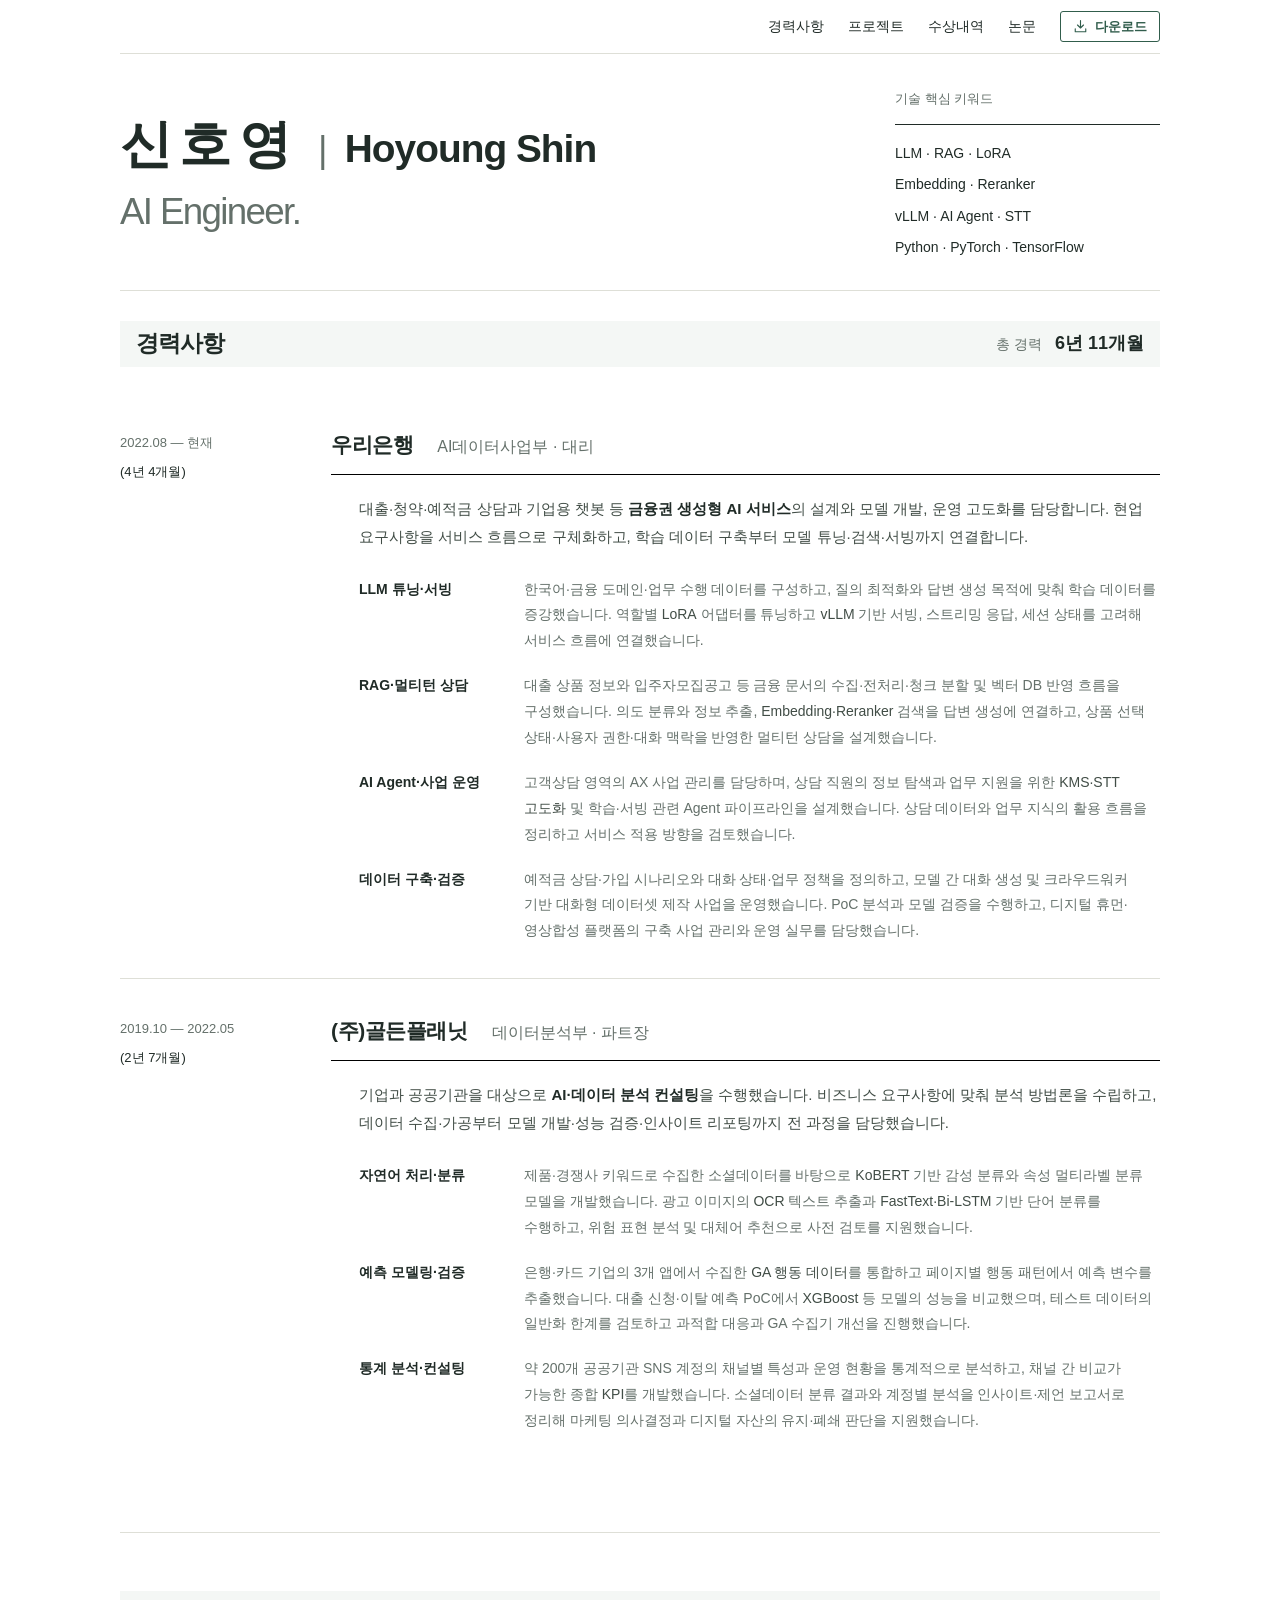
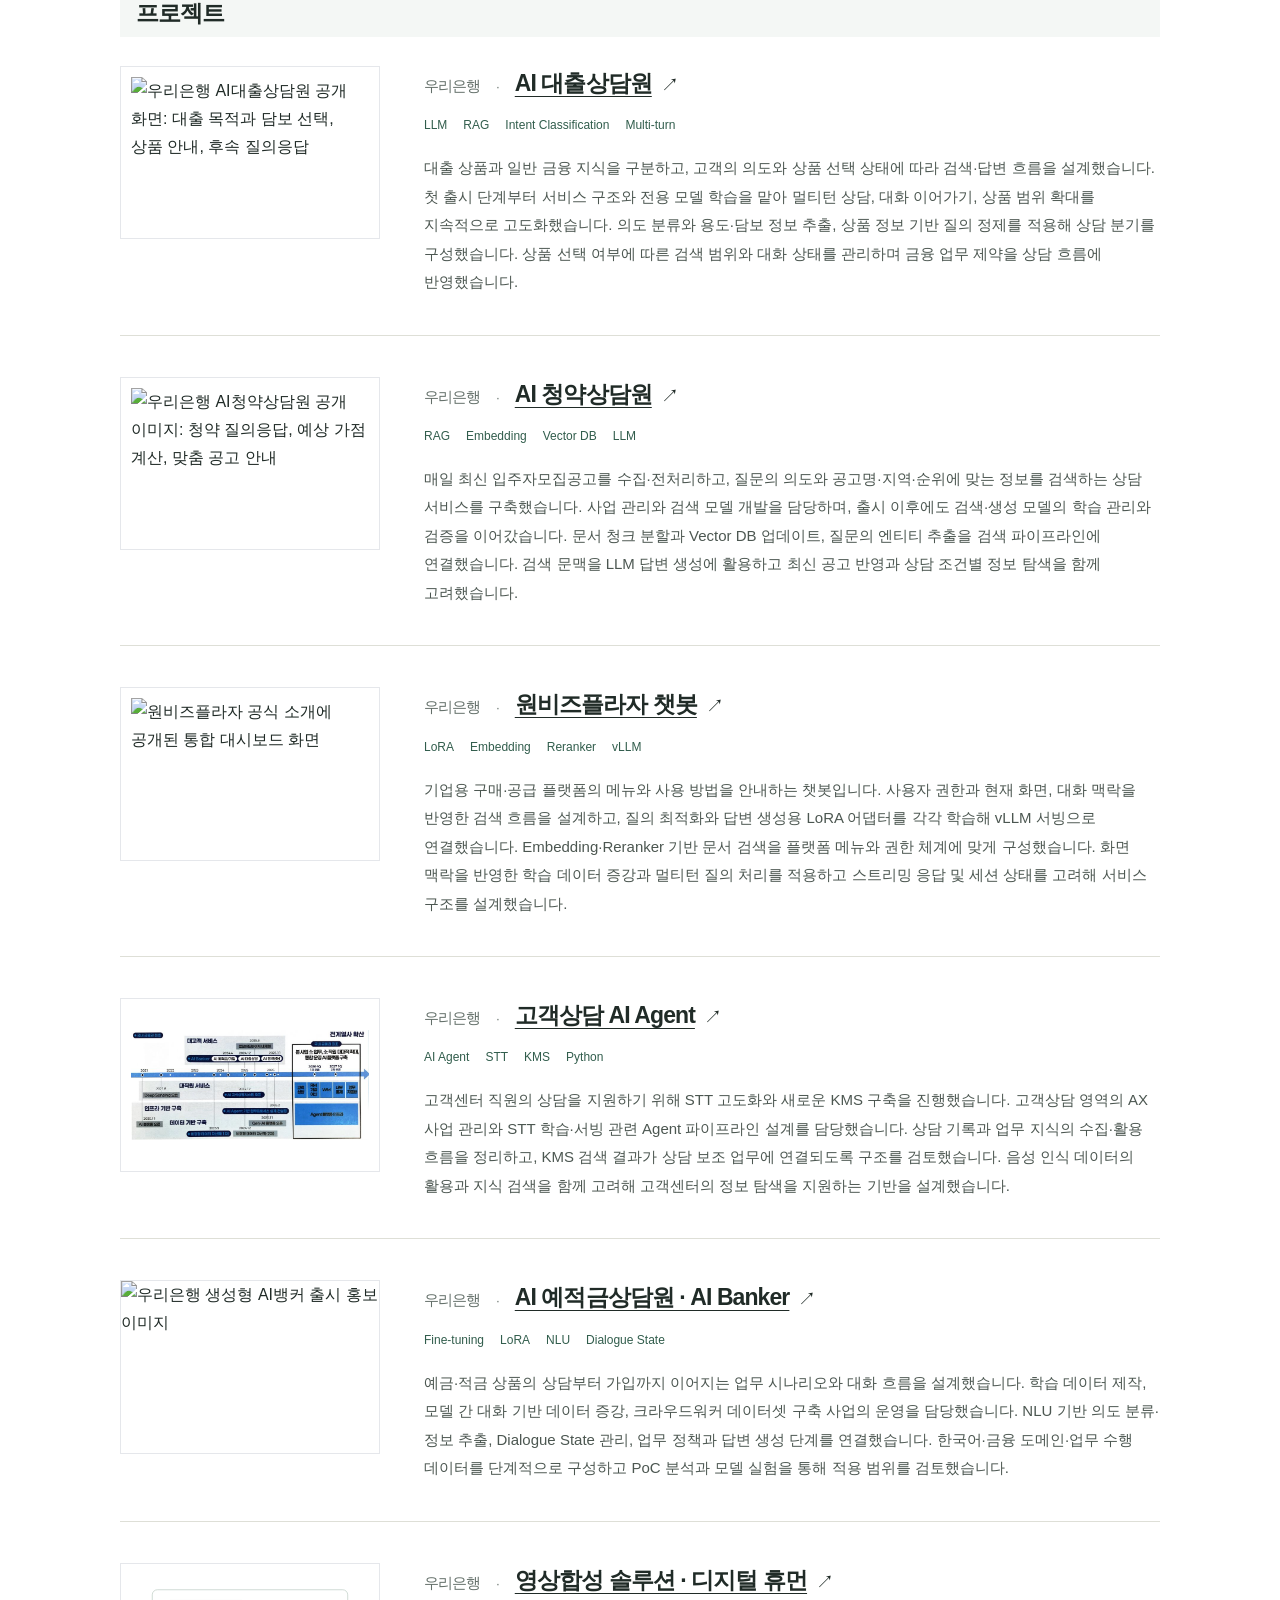
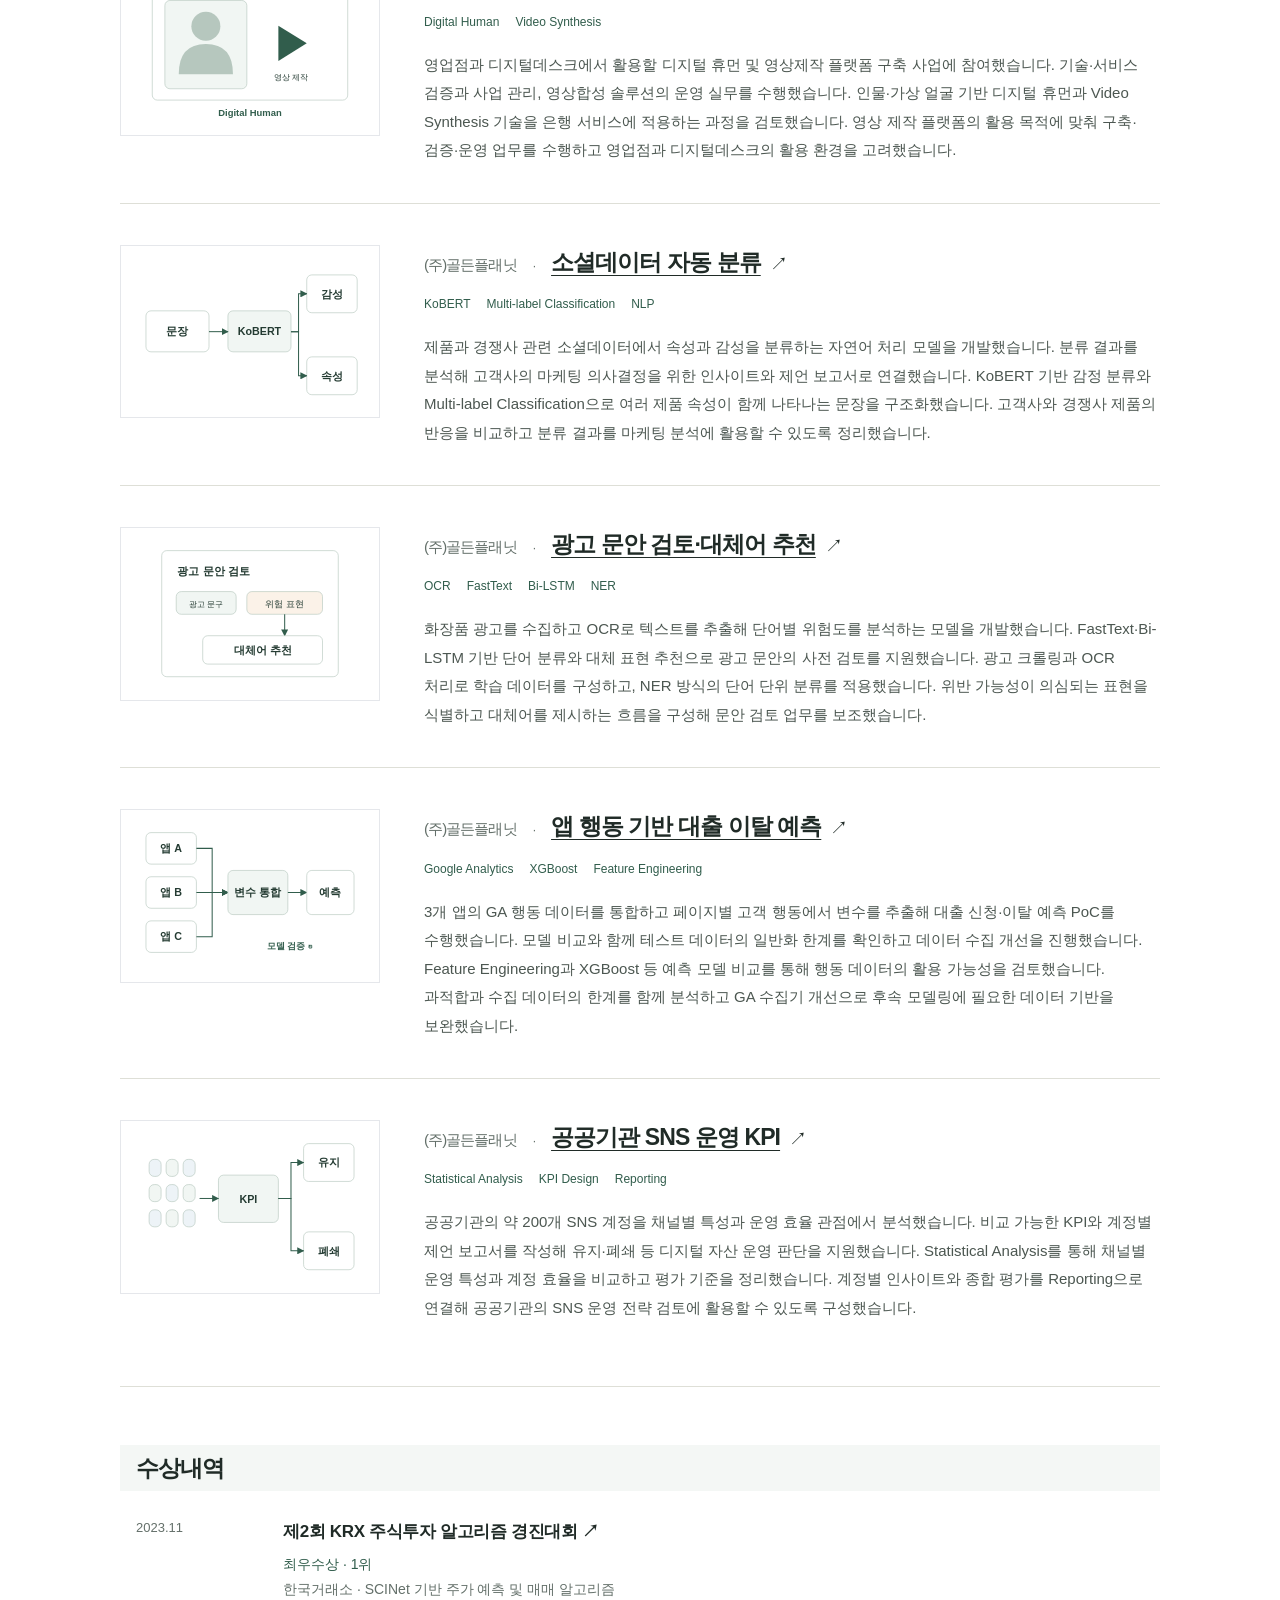
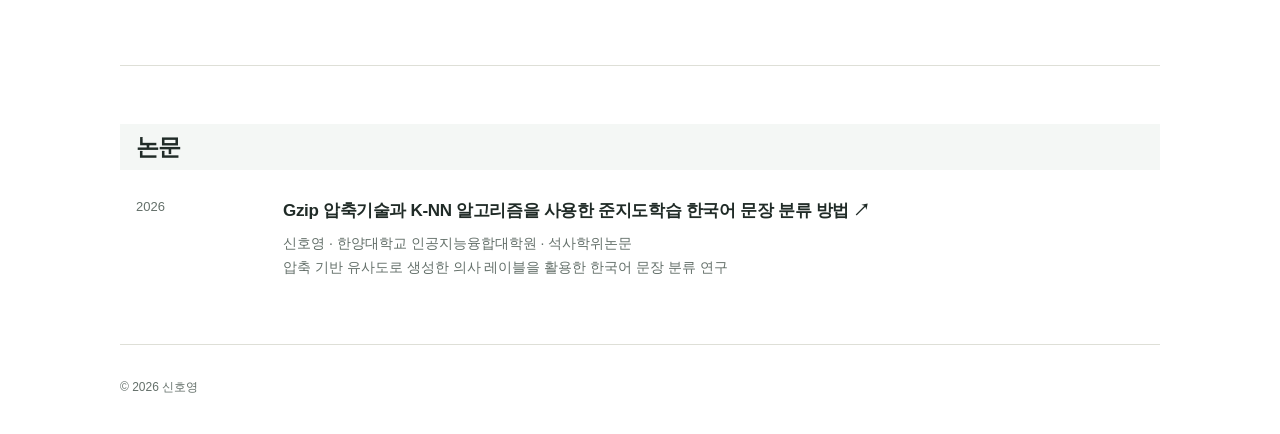
==== index.html @ 1252f75d "Add customer AI Agent RFP context and roadmap thumbnail" ====
<!doctype html><html lang="ko"><head><meta charset="utf-8"><meta name="viewport" content="width=device-width, initial-scale=1"><meta name="description" content="신호영 — 금융 AI 서비스, LLM·RAG·AI Agent 프로젝트"><title>신호영 | Hoyoung Shin — AI Engineer</title><link rel="stylesheet" href="style.css?v=20261019-download-14"><link rel="icon" href="favicon.svg" type="image/svg+xml"></head><body><a class="skip" href="#main">본문으로</a><div class="wrap"><header class="site-header site-header-main"><nav aria-label="주요 메뉴"><a href="./#experience">경력사항</a><a href="./#projects">프로젝트</a><a href="./#awards">수상내역</a><a href="./#papers">논문</a><a class="portfolio-download" href="portfolio.pdf?v=20261019-rfp-v6" download="신호영_포트폴리오_전체_2026-10-19.pdf" title="포트폴리오 전체 PDF 다운로드 · 14페이지 · 2026.10.19 기준"><svg viewBox="0 0 20 20" width="15" height="15" aria-hidden="true" focusable="false"><path d="M10 2v10m-4-4 4 4 4-4M3 13v4h14v-4" fill="none" stroke="currentColor" stroke-width="1.5" stroke-linecap="round" stroke-linejoin="round"/></svg><span>다운로드</span></a></nav></header><main class="portfolio-main" id="main"><section class="hero" aria-labelledby="name"><div><h1 id="name"><span class="name-label"><span class="name-ko">신호영</span><span class="name-separator">|</span><span class="name-en" lang="en">Hoyoung Shin</span></span><span class="role-label">AI Engineer.</span></h1></div><aside class="hero-aside" aria-label="기술 핵심 키워드"><p>기술 핵심 키워드</p><ul><li>LLM · RAG · LoRA</li><li>Embedding · Reranker</li><li>vLLM · AI Agent · STT</li><li>Python · PyTorch · TensorFlow</li></ul></aside></section><section class="section career-section" id="experience"><div class="section-head"><h2>경력사항</h2><p class="career-total">총 경력 <strong id="total-tenure">6년 9개월</strong></p></div><div class="career-list"><article class="timeline-item career-item"><div class="career-period"><span class="date">2022.08 — 현재 <span class="tenure" data-start="2022-08-01" data-end="">(4년 2개월)</span></span></div><div><div class="career-heading"><h3>우리은행</h3><p class="position">AI데이터사업부 · 대리</p></div><p class="career-summary">대출·청약·예적금 상담과 기업용 챗봇 등 <strong>금융권 생성형 AI 서비스</strong>의 설계와 모델 개발, 운영 고도화를 담당합니다. 현업 요구사항을 서비스 흐름으로 구체화하고, 학습 데이터 구축부터 모델 튜닝·검색·서빙까지 연결합니다.</p><ul class="career-points"><li><strong class="career-point-title">LLM 튜닝·서빙</strong><span>한국어·금융 도메인·업무 수행 데이터를 구성하고, 질의 최적화와 답변 생성 목적에 맞춰 학습 데이터를 증강했습니다. 역할별 <strong>LoRA</strong> 어댑터를 튜닝하고 <strong>vLLM</strong> 기반 서빙, 스트리밍 응답, 세션 상태를 고려해 서비스 흐름에 연결했습니다.</span></li><li><strong class="career-point-title">RAG·멀티턴 상담</strong><span>대출 상품 정보와 입주자모집공고 등 금융 문서의 수집·전처리·청크 분할 및 벡터 DB 반영 흐름을 구성했습니다. 의도 분류와 정보 추출, <strong>Embedding·Reranker</strong> 검색을 답변 생성에 연결하고, 상품 선택 상태·사용자 권한·대화 맥락을 반영한 멀티턴 상담을 설계했습니다.</span></li><li><strong class="career-point-title">AI Agent·사업 운영</strong><span>고객상담 영역의 AX 사업 관리를 담당하며, 상담 직원의 정보 탐색과 업무 지원을 위한 <strong>KMS·STT 고도화</strong> 및 학습·서빙 관련 Agent 파이프라인을 설계했습니다. 상담 데이터와 업무 지식의 활용 흐름을 정리하고 서비스 적용 방향을 검토했습니다.</span></li><li><strong class="career-point-title">데이터 구축·검증</strong><span>예적금 상담·가입 시나리오와 대화 상태·업무 정책을 정의하고, 모델 간 대화 생성 및 크라우드워커 기반 대화형 데이터셋 제작 사업을 운영했습니다. PoC 분석과 모델 검증을 수행하고, 디지털 휴먼·영상합성 플랫폼의 구축 사업 관리와 운영 실무를 담당했습니다.</span></li></ul></div></article><article class="timeline-item career-item"><div class="career-period"><span class="date">2019.10 — 2022.05 <span class="tenure" data-start="2019-10-01" data-end="2022-05-20">(2년 7개월)</span></span></div><div><div class="career-heading"><h3>(주)골든플래닛</h3><p class="position">데이터분석부 · 파트장</p></div><p class="career-summary">기업과 공공기관을 대상으로 <strong>AI·데이터 분석 컨설팅</strong>을 수행했습니다. 비즈니스 요구사항에 맞춰 분석 방법론을 수립하고, 데이터 수집·가공부터 모델 개발·성능 검증·인사이트 리포팅까지 전 과정을 담당했습니다.</p><ul class="career-points"><li><strong class="career-point-title">자연어 처리·분류</strong><span>제품·경쟁사 키워드로 수집한 소셜데이터를 바탕으로 <strong>KoBERT</strong> 기반 감성 분류와 속성 멀티라벨 분류 모델을 개발했습니다. 광고 이미지의 <strong>OCR</strong> 텍스트 추출과 <strong>FastText·Bi-LSTM</strong> 기반 단어 분류를 수행하고, 위험 표현 분석 및 대체어 추천으로 사전 검토를 지원했습니다.</span></li><li><strong class="career-point-title">예측 모델링·검증</strong><span>은행·카드 기업의 3개 앱에서 수집한 <strong>GA 행동 데이터</strong>를 통합하고 페이지별 행동 패턴에서 예측 변수를 추출했습니다. 대출 신청·이탈 예측 PoC에서 <strong>XGBoost</strong> 등 모델의 성능을 비교했으며, 테스트 데이터의 일반화 한계를 검토하고 과적합 대응과 GA 수집기 개선을 진행했습니다.</span></li><li><strong class="career-point-title">통계 분석·컨설팅</strong><span>약 200개 공공기관 SNS 계정의 채널별 특성과 운영 현황을 통계적으로 분석하고, 채널 간 비교가 가능한 종합 <strong>KPI</strong>를 개발했습니다. 소셜데이터 분류 결과와 계정별 분석을 인사이트·제언 보고서로 정리해 마케팅 의사결정과 디지털 자산의 유지·폐쇄 판단을 지원했습니다.</span></li></ul></div></article></div></section><section class="section" id="projects"><div class="section-head"><h2>프로젝트</h2></div><article class="project"><a class="project-thumbnail" href="project-agent.html" aria-label="AI 대출상담원 상세 보기"><div class="project-art project-art-image thumb-project-agent"><img src="https://m.betanews.net/data/beta/image/2025/12/26/beta20251226000050.png" alt="우리은행 AI대출상담원 공개 화면: 대출 목적과 담보 선택, 상품 안내, 후속 질의응답" loading="lazy" referrerpolicy="no-referrer"></div></a><div><h3><a href="project-agent.html"><span class="project-company">우리은행</span><span class="project-title-separator" aria-hidden="true">·</span><span class="project-title-link"><span class="project-title-text">AI 대출상담원</span><span class="arrow" aria-hidden="true">↗</span></span></a></h3><div class="stack"><span>LLM</span><span>RAG</span><span>Intent Classification</span><span>Multi-turn</span></div><p class="summary">대출 상품과 일반 금융 지식을 구분하고, 고객의 의도와 상품 선택 상태에 따라 검색·답변 흐름을 설계했습니다. 첫 출시 단계부터 서비스 구조와 전용 모델 학습을 맡아 멀티턴 상담, 대화 이어가기, 상품 범위 확대를 지속적으로 고도화했습니다. 의도 분류와 용도·담보 정보 추출, 상품 정보 기반 질의 정제를 적용해 상담 분기를 구성했습니다. 상품 선택 여부에 따른 검색 범위와 대화 상태를 관리하며 금융 업무 제약을 상담 흐름에 반영했습니다.</p></div></article><article class="project"><a class="project-thumbnail" href="project-search.html" aria-label="AI 청약상담원 상세 보기"><div class="project-art project-art-image thumb-project-search"><img src="https://img1.newsis.com/2025/11/24/NISI20251124_0002000662_web.jpg" alt="우리은행 AI청약상담원 공개 이미지: 청약 질의응답, 예상 가점 계산, 맞춤 공고 안내" loading="lazy" referrerpolicy="no-referrer"></div></a><div><h3><a href="project-search.html"><span class="project-company">우리은행</span><span class="project-title-separator" aria-hidden="true">·</span><span class="project-title-link"><span class="project-title-text">AI 청약상담원</span><span class="arrow" aria-hidden="true">↗</span></span></a></h3><div class="stack"><span>RAG</span><span>Embedding</span><span>Vector DB</span><span>LLM</span></div><p class="summary">매일 최신 입주자모집공고를 수집·전처리하고, 질문의 의도와 공고명·지역·순위에 맞는 정보를 검색하는 상담 서비스를 구축했습니다. 사업 관리와 검색 모델 개발을 담당하며, 출시 이후에도 검색·생성 모델의 학습 관리와 검증을 이어갔습니다. 문서 청크 분할과 Vector DB 업데이트, 질문의 엔티티 추출을 검색 파이프라인에 연결했습니다. 검색 문맥을 LLM 답변 생성에 활용하고 최신 공고 반영과 상담 조건별 정보 탐색을 함께 고려했습니다.</p></div></article><article class="project"><a class="project-thumbnail" href="project-wonbiz.html" aria-label="원비즈플라자 챗봇 상세 보기"><div class="project-art project-art-image thumb-project-wonbiz"><img src="https://www.wonbizplaza.com/assets/img/main/img_function1.png?bust=1792055400629" alt="원비즈플라자 공식 소개에 공개된 통합 대시보드 화면" loading="lazy" referrerpolicy="no-referrer"></div></a><div><h3><a href="project-wonbiz.html"><span class="project-company">우리은행</span><span class="project-title-separator" aria-hidden="true">·</span><span class="project-title-link"><span class="project-title-text">원비즈플라자 챗봇</span><span class="arrow" aria-hidden="true">↗</span></span></a></h3><div class="stack"><span>LoRA</span><span>Embedding</span><span>Reranker</span><span>vLLM</span></div><p class="summary">기업용 구매·공급 플랫폼의 메뉴와 사용 방법을 안내하는 챗봇입니다. 사용자 권한과 현재 화면, 대화 맥락을 반영한 검색 흐름을 설계하고, 질의 최적화와 답변 생성용 LoRA 어댑터를 각각 학습해 vLLM 서빙으로 연결했습니다. Embedding·Reranker 기반 문서 검색을 플랫폼 메뉴와 권한 체계에 맞게 구성했습니다. 화면 맥락을 반영한 학습 데이터 증강과 멀티턴 질의 처리를 적용하고 스트리밍 응답 및 세션 상태를 고려해 서비스 구조를 설계했습니다.</p></div></article><article class="project"><a class="project-thumbnail" href="project-customer-agent.html?v=20261019-rfp-v6" aria-label="고객상담 AI Agent 상세 보기"><div class="project-art project-art-image"><img src="assets/customer-agent-roadmap.png" alt="우리은행 AI Agent 추진 로드맵: 대고객·대직원 서비스와 데이터 기반 구축, 전계열사 확산" loading="lazy" width="800" height="369"></div></a><div><h3><a href="project-customer-agent.html?v=20261019-rfp-v6"><span class="project-company">우리은행</span><span class="project-title-separator" aria-hidden="true">·</span><span class="project-title-link"><span class="project-title-text">고객상담 AI Agent</span><span class="arrow" aria-hidden="true">↗</span></span></a></h3><div class="stack"><span>AI Agent</span><span>STT</span><span>KMS</span><span>Python</span></div><p class="summary">고객센터 직원의 상담을 지원하기 위해 STT 고도화와 새로운 KMS 구축을 진행했습니다. 고객상담 영역의 AX 사업 관리와 STT 학습·서빙 관련 Agent 파이프라인 설계를 담당했습니다. 상담 기록과 업무 지식의 수집·활용 흐름을 정리하고, KMS 검색 결과가 상담 보조 업무에 연결되도록 구조를 검토했습니다. 음성 인식 데이터의 활용과 지식 검색을 함께 고려해 고객센터의 정보 탐색을 지원하는 기반을 설계했습니다.</p></div></article><article class="project"><a class="project-thumbnail" href="project-banker.html" aria-label="AI 예적금상담원 · AI Banker 상세 보기"><div class="project-art project-art-image thumb-project-banker"><img src="https://thumb.mt.co.kr/cdn-cgi/image/w%3D1200%2Ch%3D1698%2Cfit%3Dcover%2Cbg%3Dwhilte%2Cf%3Dauto%2Cquality%3Dhigh%2Csharpen%3D2%2Cg%3Dface/21/2024/04/2024040516181926824_1.jpg" alt="우리은행 생성형 AI뱅커 출시 홍보 이미지" loading="lazy" referrerpolicy="no-referrer"></div></a><div><h3><a href="project-banker.html"><span class="project-company">우리은행</span><span class="project-title-separator" aria-hidden="true">·</span><span class="project-title-link"><span class="project-title-text">AI 예적금상담원 · AI Banker</span><span class="arrow" aria-hidden="true">↗</span></span></a></h3><div class="stack"><span>Fine-tuning</span><span>LoRA</span><span>NLU</span><span>Dialogue State</span></div><p class="summary">예금·적금 상품의 상담부터 가입까지 이어지는 업무 시나리오와 대화 흐름을 설계했습니다. 학습 데이터 제작, 모델 간 대화 기반 데이터 증강, 크라우드워커 데이터셋 구축 사업의 운영을 담당했습니다. NLU 기반 의도 분류·정보 추출, Dialogue State 관리, 업무 정책과 답변 생성 단계를 연결했습니다. 한국어·금융 도메인·업무 수행 데이터를 단계적으로 구성하고 PoC 분석과 모델 실험을 통해 적용 범위를 검토했습니다.</p></div></article><article class="project"><a class="project-thumbnail" href="project-digital-human.html" aria-label="영상합성 솔루션 · 디지털 휴먼 상세 보기"><div class="project-art project-art-custom" aria-hidden="true"><svg xmlns="http://www.w3.org/2000/svg" viewBox="0 0 360 240" role="img" aria-label="프로젝트 시각 요약" style="font-family:-apple-system,BlinkMacSystemFont,Apple SD Gothic Neo,Malgun Gothic,sans-serif"><title>프로젝트 시각 요약</title><defs><marker id="project-digital-human-thumb-arrow" viewBox="0 0 10 10" refX="9" refY="5" markerWidth="7" markerHeight="7" orient="auto-start-reverse"><path d="M0 0 L10 5 L0 10 Z" fill="#315d4c"/></marker></defs><rect x="25" y="25" width="310" height="175" rx="8" fill="white" stroke="#b6c7be"/><rect x="45" y="42" width="130" height="140" rx="8" fill="#f1f6f3" stroke="#b6c7be"/><circle cx="110" cy="83" r="23" fill="#b6c7be"/><path d="M67 159 Q67 111 110 111 Q153 111 153 159" fill="#b6c7be"/><path d="M225 82 L225 138 L270 110 Z" fill="#315d4c"/><text x="245" y="168" fill="#243b32" font-size="13" font-weight="400" text-anchor="middle">영상 제작</text><text x="180" y="225" fill="#315d4c" font-size="15" font-weight="600" text-anchor="middle">Digital Human</text></svg></div></a><div><h3><a href="project-digital-human.html"><span class="project-company">우리은행</span><span class="project-title-separator" aria-hidden="true">·</span><span class="project-title-link"><span class="project-title-text">영상합성 솔루션 · 디지털 휴먼</span><span class="arrow" aria-hidden="true">↗</span></span></a></h3><div class="stack"><span>Digital Human</span><span>Video Synthesis</span></div><p class="summary">영업점과 디지털데스크에서 활용할 디지털 휴먼 및 영상제작 플랫폼 구축 사업에 참여했습니다. 기술·서비스 검증과 사업 관리, 영상합성 솔루션의 운영 실무를 수행했습니다. 인물·가상 얼굴 기반 디지털 휴먼과 Video Synthesis 기술을 은행 서비스에 적용하는 과정을 검토했습니다. 영상 제작 플랫폼의 활용 목적에 맞춰 구축·검증·운영 업무를 수행하고 영업점과 디지털데스크의 활용 환경을 고려했습니다.</p></div></article><article class="project"><a class="project-thumbnail" href="project-vision.html" aria-label="소셜데이터 자동 분류 상세 보기"><div class="project-art project-art-custom" aria-hidden="true"><svg xmlns="http://www.w3.org/2000/svg" viewBox="0 0 360 240" role="img" aria-label="프로젝트 시각 요약" style="font-family:-apple-system,BlinkMacSystemFont,Apple SD Gothic Neo,Malgun Gothic,sans-serif"><title>프로젝트 시각 요약</title><defs><marker id="project-vision-thumb-arrow" viewBox="0 0 10 10" refX="9" refY="5" markerWidth="7" markerHeight="7" orient="auto-start-reverse"><path d="M0 0 L10 5 L0 10 Z" fill="#315d4c"/></marker></defs><rect x="15" y="87" width="100" height="65" rx="8" fill="white" stroke="#b6c7be"/><text x="65.0" y="125.5" fill="#243b32" font-size="17" font-weight="600" text-anchor="middle">문장</text><rect x="145" y="87" width="100" height="65" rx="8" fill="#f1f6f3" stroke="#b6c7be"/><text x="195.0" y="125.5" fill="#243b32" font-size="17" font-weight="600" text-anchor="middle">KoBERT</text><polyline points="115,120 145,120" fill="none" stroke="#315d4c" stroke-width="1.6"  marker-end="url(#project-vision-thumb-arrow)"/><rect x="270" y="30" width="80" height="60" rx="8" fill="white" stroke="#b6c7be"/><text x="310.0" y="66.0" fill="#243b32" font-size="17" font-weight="600" text-anchor="middle">감성</text><rect x="270" y="160" width="80" height="60" rx="8" fill="white" stroke="#b6c7be"/><text x="310.0" y="196.0" fill="#243b32" font-size="17" font-weight="600" text-anchor="middle">속성</text><polyline points="245,120 257,120 257,60 270,60" fill="none" stroke="#315d4c" stroke-width="1.6"  marker-end="url(#project-vision-thumb-arrow)"/><polyline points="245,120 257,120 257,190 270,190" fill="none" stroke="#315d4c" stroke-width="1.6"  marker-end="url(#project-vision-thumb-arrow)"/></svg></div></a><div><h3><a href="project-vision.html"><span class="project-company">(주)골든플래닛</span><span class="project-title-separator" aria-hidden="true">·</span><span class="project-title-link"><span class="project-title-text">소셜데이터 자동 분류</span><span class="arrow" aria-hidden="true">↗</span></span></a></h3><div class="stack"><span>KoBERT</span><span>Multi-label Classification</span><span>NLP</span></div><p class="summary">제품과 경쟁사 관련 소셜데이터에서 속성과 감성을 분류하는 자연어 처리 모델을 개발했습니다. 분류 결과를 분석해 고객사의 마케팅 의사결정을 위한 인사이트와 제언 보고서로 연결했습니다. KoBERT 기반 감정 분류와 Multi-label Classification으로 여러 제품 속성이 함께 나타나는 문장을 구조화했습니다. 고객사와 경쟁사 제품의 반응을 비교하고 분류 결과를 마케팅 분석에 활용할 수 있도록 정리했습니다.</p></div></article><article class="project"><a class="project-thumbnail" href="project-ad-review.html" aria-label="광고 문안 검토·대체어 추천 상세 보기"><div class="project-art project-art-custom" aria-hidden="true"><svg xmlns="http://www.w3.org/2000/svg" viewBox="0 0 360 240" role="img" aria-label="프로젝트 시각 요약" style="font-family:-apple-system,BlinkMacSystemFont,Apple SD Gothic Neo,Malgun Gothic,sans-serif"><title>프로젝트 시각 요약</title><defs><marker id="project-ad-review-thumb-arrow" viewBox="0 0 10 10" refX="9" refY="5" markerWidth="7" markerHeight="7" orient="auto-start-reverse"><path d="M0 0 L10 5 L0 10 Z" fill="#315d4c"/></marker></defs><rect x="40" y="20" width="280" height="200" rx="8" fill="white" stroke="#b6c7be"/><text x="65" y="58" fill="#243b32" font-size="18" font-weight="600" text-anchor="start">광고 문안 검토</text><rect x="63" y="85" width="95" height="36" rx="8" fill="#f1f6f3" stroke="#b6c7be"/><text x="110" y="109" fill="#243b32" font-size="13" font-weight="400" text-anchor="middle">광고 문구</text><rect x="175" y="85" width="120" height="36" rx="8" fill="#fbf2e8" stroke="#b6c7be"/><text x="235" y="109" fill="#243b32" font-size="14" font-weight="400" text-anchor="middle">위험 표현</text><polyline points="235,121 235,155" fill="none" stroke="#315d4c" stroke-width="1.6"  marker-end="url(#project-ad-review-thumb-arrow)"/><rect x="105" y="155" width="190" height="45" rx="8" fill="white" stroke="#b6c7be"/><text x="200.0" y="183.5" fill="#243b32" font-size="17" font-weight="600" text-anchor="middle">대체어 추천</text></svg></div></a><div><h3><a href="project-ad-review.html"><span class="project-company">(주)골든플래닛</span><span class="project-title-separator" aria-hidden="true">·</span><span class="project-title-link"><span class="project-title-text">광고 문안 검토·대체어 추천</span><span class="arrow" aria-hidden="true">↗</span></span></a></h3><div class="stack"><span>OCR</span><span>FastText</span><span>Bi-LSTM</span><span>NER</span></div><p class="summary">화장품 광고를 수집하고 OCR로 텍스트를 추출해 단어별 위험도를 분석하는 모델을 개발했습니다. FastText·Bi-LSTM 기반 단어 분류와 대체 표현 추천으로 광고 문안의 사전 검토를 지원했습니다. 광고 크롤링과 OCR 처리로 학습 데이터를 구성하고, NER 방식의 단어 단위 분류를 적용했습니다. 위반 가능성이 의심되는 표현을 식별하고 대체어를 제시하는 흐름을 구성해 문안 검토 업무를 보조했습니다.</p></div></article><article class="project"><a class="project-thumbnail" href="project-churn.html" aria-label="앱 행동 기반 대출 이탈 예측 상세 보기"><div class="project-art project-art-custom" aria-hidden="true"><svg xmlns="http://www.w3.org/2000/svg" viewBox="0 0 360 240" role="img" aria-label="프로젝트 시각 요약" style="font-family:-apple-system,BlinkMacSystemFont,Apple SD Gothic Neo,Malgun Gothic,sans-serif"><title>프로젝트 시각 요약</title><defs><marker id="project-churn-thumb-arrow" viewBox="0 0 10 10" refX="9" refY="5" markerWidth="7" markerHeight="7" orient="auto-start-reverse"><path d="M0 0 L10 5 L0 10 Z" fill="#315d4c"/></marker></defs><rect x="15" y="20" width="80" height="50" rx="8" fill="white" stroke="#b6c7be"/><text x="55.0" y="51.0" fill="#243b32" font-size="17" font-weight="600" text-anchor="middle">앱 A</text><polyline points="95,45 120,45 120,115 145,115" fill="none" stroke="#315d4c" stroke-width="1.6"  marker-end="url(#project-churn-thumb-arrow)"/><rect x="15" y="90" width="80" height="50" rx="8" fill="white" stroke="#b6c7be"/><text x="55.0" y="121.0" fill="#243b32" font-size="17" font-weight="600" text-anchor="middle">앱 B</text><polyline points="95,115 120,115 120,115 145,115" fill="none" stroke="#315d4c" stroke-width="1.6"  marker-end="url(#project-churn-thumb-arrow)"/><rect x="15" y="160" width="80" height="50" rx="8" fill="white" stroke="#b6c7be"/><text x="55.0" y="191.0" fill="#243b32" font-size="17" font-weight="600" text-anchor="middle">앱 C</text><polyline points="95,185 120,185 120,115 145,115" fill="none" stroke="#315d4c" stroke-width="1.6"  marker-end="url(#project-churn-thumb-arrow)"/><rect x="145" y="80" width="95" height="70" rx="8" fill="#f1f6f3" stroke="#b6c7be"/><text x="192.5" y="121.0" fill="#243b32" font-size="17" font-weight="600" text-anchor="middle">변수 통합</text><polyline points="240,115 270,115" fill="none" stroke="#315d4c" stroke-width="1.6"  marker-end="url(#project-churn-thumb-arrow)"/><rect x="270" y="80" width="75" height="70" rx="8" fill="white" stroke="#b6c7be"/><text x="307.5" y="121.0" fill="#243b32" font-size="17" font-weight="600" text-anchor="middle">예측</text><text x="242" y="205" fill="#315d4c" font-size="14" font-weight="600" text-anchor="middle">모델 검증 ↻</text></svg></div></a><div><h3><a href="project-churn.html"><span class="project-company">(주)골든플래닛</span><span class="project-title-separator" aria-hidden="true">·</span><span class="project-title-link"><span class="project-title-text">앱 행동 기반 대출 이탈 예측</span><span class="arrow" aria-hidden="true">↗</span></span></a></h3><div class="stack"><span>Google Analytics</span><span>XGBoost</span><span>Feature Engineering</span></div><p class="summary">3개 앱의 GA 행동 데이터를 통합하고 페이지별 고객 행동에서 변수를 추출해 대출 신청·이탈 예측 PoC를 수행했습니다. 모델 비교와 함께 테스트 데이터의 일반화 한계를 확인하고 데이터 수집 개선을 진행했습니다. Feature Engineering과 XGBoost 등 예측 모델 비교를 통해 행동 데이터의 활용 가능성을 검토했습니다. 과적합과 수집 데이터의 한계를 함께 분석하고 GA 수집기 개선으로 후속 모델링에 필요한 데이터 기반을 보완했습니다.</p></div></article><article class="project"><a class="project-thumbnail" href="project-sns-kpi.html" aria-label="공공기관 SNS 운영 KPI 상세 보기"><div class="project-art project-art-custom" aria-hidden="true"><svg xmlns="http://www.w3.org/2000/svg" viewBox="0 0 360 240" role="img" aria-label="프로젝트 시각 요약" style="font-family:-apple-system,BlinkMacSystemFont,Apple SD Gothic Neo,Malgun Gothic,sans-serif"><title>프로젝트 시각 요약</title><defs><marker id="project-sns-kpi-thumb-arrow" viewBox="0 0 10 10" refX="9" refY="5" markerWidth="7" markerHeight="7" orient="auto-start-reverse"><path d="M0 0 L10 5 L0 10 Z" fill="#315d4c"/></marker></defs><rect x="20" y="45" width="19" height="27" rx="8" fill="#edf3f7" stroke="#b6c7be"/><rect x="47" y="45" width="19" height="27" rx="8" fill="#f1f6f3" stroke="#b6c7be"/><rect x="74" y="45" width="19" height="27" rx="8" fill="#edf3f7" stroke="#b6c7be"/><rect x="20" y="85" width="19" height="27" rx="8" fill="#f1f6f3" stroke="#b6c7be"/><rect x="47" y="85" width="19" height="27" rx="8" fill="#edf3f7" stroke="#b6c7be"/><rect x="74" y="85" width="19" height="27" rx="8" fill="#f1f6f3" stroke="#b6c7be"/><rect x="20" y="125" width="19" height="27" rx="8" fill="#edf3f7" stroke="#b6c7be"/><rect x="47" y="125" width="19" height="27" rx="8" fill="#f1f6f3" stroke="#b6c7be"/><rect x="74" y="125" width="19" height="27" rx="8" fill="#edf3f7" stroke="#b6c7be"/><rect x="130" y="70" width="95" height="75" rx="8" fill="#f1f6f3" stroke="#b6c7be"/><text x="177.5" y="113.5" fill="#243b32" font-size="17" font-weight="600" text-anchor="middle">KPI</text><polyline points="100,107 130,107" fill="none" stroke="#315d4c" stroke-width="1.6"  marker-end="url(#project-sns-kpi-thumb-arrow)"/><rect x="265" y="20" width="80" height="60" rx="8" fill="white" stroke="#b6c7be"/><text x="305.0" y="56.0" fill="#243b32" font-size="17" font-weight="600" text-anchor="middle">유지</text><rect x="265" y="160" width="80" height="60" rx="8" fill="white" stroke="#b6c7be"/><text x="305.0" y="196.0" fill="#243b32" font-size="17" font-weight="600" text-anchor="middle">폐쇄</text><polyline points="225,107 245,107 245,50 265,50" fill="none" stroke="#315d4c" stroke-width="1.6"  marker-end="url(#project-sns-kpi-thumb-arrow)"/><polyline points="225,107 245,107 245,190 265,190" fill="none" stroke="#315d4c" stroke-width="1.6"  marker-end="url(#project-sns-kpi-thumb-arrow)"/></svg></div></a><div><h3><a href="project-sns-kpi.html"><span class="project-company">(주)골든플래닛</span><span class="project-title-separator" aria-hidden="true">·</span><span class="project-title-link"><span class="project-title-text">공공기관 SNS 운영 KPI</span><span class="arrow" aria-hidden="true">↗</span></span></a></h3><div class="stack"><span>Statistical Analysis</span><span>KPI Design</span><span>Reporting</span></div><p class="summary">공공기관의 약 200개 SNS 계정을 채널별 특성과 운영 효율 관점에서 분석했습니다. 비교 가능한 KPI와 계정별 제언 보고서를 작성해 유지·폐쇄 등 디지털 자산 운영 판단을 지원했습니다. Statistical Analysis를 통해 채널별 운영 특성과 계정 효율을 비교하고 평가 기준을 정리했습니다. 계정별 인사이트와 종합 평가를 Reporting으로 연결해 공공기관의 SNS 운영 전략 검토에 활용할 수 있도록 구성했습니다.</p></div></article></section><section class="section section-list" id="awards"><div class="section-head"><h2>수상내역</h2></div><div class="section-body"><article class="timeline-item"><span class="date">2023.11</span><div><h3><a href="project-krx.html">제2회 KRX 주식투자 알고리즘 경진대회 ↗</a></h3><p class="award-result">최우수상 · 1위</p><p>한국거래소 · SCINet 기반 주가 예측 및 매매 알고리즘</p></div></article></div></section><section class="section section-list" id="papers"><div class="section-head"><h2>논문</h2></div><div class="section-body"><article class="timeline-item"><span class="date">2026</span><div><h3><a href="research.html?v=20261019-figures-v5">Gzip 압축기술과 K-NN 알고리즘을 사용한 준지도학습 한국어 문장 분류 방법 ↗</a></h3><p>신호영 · 한양대학교 인공지능융합대학원 · 석사학위논문</p><p>압축 기반 유사도로 생성한 의사 레이블을 활용한 한국어 문장 분류 연구</p></div></article></div></section></main><script>
(()=>{const parts=new Intl.DateTimeFormat('en-CA',{timeZone:'Asia/Seoul',year:'numeric',month:'2-digit',day:'2-digit'}).formatToParts(new Date());const today=Object.fromEntries(parts.map(p=>[p.type,p.value]));const now=[+today.year,+today.month,+today.day];const format=m=>Math.floor(m/12)+'년 '+m%12+'개월';let total=0;document.querySelectorAll('[data-start]').forEach(el=>{const start=el.dataset.start.split('-').map(Number);const end=el.dataset.end?el.dataset.end.split('-').map(Number):now;const months=Math.max(0,(end[0]-start[0])*12+end[1]-start[1]-(end[2]<start[2]?1:0));el.textContent='('+format(months)+')';total+=months;});const output=document.getElementById('total-tenure');if(output)output.textContent=format(total);})();
</script><footer class="site-footer"><div>© 2026 신호영</div></footer></div></body></html>
---- style.css ----
@charset "UTF-8";
:root{--paper:#ffffff;--ink:#202b27;--muted:#64706a;--line:#dedfd7;--accent:#315d4c;--soft:#ffffff;--white:#fff; color-scheme:light;scroll-behavior:smooth;scroll-padding-top:32px}
*{box-sizing:border-box}body{margin:0;background:var(--paper);color:var(--ink);font-family:-apple-system,BlinkMacSystemFont,"Apple SD Gothic Neo","Malgun Gothic",sans-serif;font-size:16px;line-height:1.75;word-break:keep-all;-webkit-font-smoothing:antialiased}a{color:inherit;text-decoration:none}a:focus-visible,button:focus-visible,summary:focus-visible{outline:2px solid var(--accent);outline-offset:6px}a:hover{color:var(--accent)}::selection{background:#dce8dd}button{font:inherit}.wrap{width:min(1040px,calc(100% - 96px));margin:auto}.skip{position:absolute;top:-100px;left:16px;background:var(--ink);color:var(--white);padding:8px 16px;z-index:5}.skip:focus{top:12px}.site-header{display:flex;align-items:center;justify-content:space-between;gap:24px;min-height:104px;border-bottom:1px solid var(--line)}.wordmark{font-weight:650;letter-spacing:-.04em;font-size:20px}.site-header nav{display:flex;align-items:center;gap:30px;font-size:14px}.site-header .resume-link{border:1px solid var(--line);padding:5px 15px;border-radius:2px}.hero{padding:106px 0 92px;display:grid;grid-template-columns:1fr 265px;gap:70px;align-items:end}.eyebrow{margin:0 0 22px;color:var(--accent);font-size:12px;letter-spacing:.13em;text-transform:uppercase;font-weight:600}.hero h1{font-size:clamp(48px,6.4vw,76px);line-height:1.16;letter-spacing:-.055em;font-weight:500;margin:0 0 30px}.hero h1 span{display:block;color:var(--muted);font-size:.7em;letter-spacing:-.045em;margin-top:9px}.hero .intro{font-size:18px;line-height:1.9;color:#4c5751;margin:0;max-width:590px}.hero-aside{border-top:1px solid var(--ink);padding-top:19px;padding-bottom:4px}.hero-aside p{font-size:13px;color:var(--muted);margin:0 0 14px}.hero-aside ul{list-style:none;padding:0;margin:0;font-size:15px}.hero-aside li+li{margin-top:7px}.arrow{display:inline-block;margin-left:8px;transition:transform .2s}a:hover .arrow{transform:translate(3px,-2px)}.text-link{display:inline-flex;align-items:center;gap:4px;font-size:14px;border-bottom:1px solid var(--ink);padding-bottom:3px;margin-top:28px}.section{border-top:1px solid var(--line);padding:58px 0 64px}.section-head{display:flex;justify-content:space-between;gap:24px;align-items:baseline;margin-bottom:32px}.section h2{font-weight:600;font-size:25px;letter-spacing:-.04em;margin:0}.section-head>span{font-size:12px;letter-spacing:.06em;color:var(--muted)}.about{display:grid;grid-template-columns:230px 1fr;gap:45px}.about-copy p{margin:0;color:#4c5751;max-width:690px}.about-copy p+p{margin-top:15px}.project{display:grid;grid-template-columns:260px 1fr;gap:44px;align-items:center;padding:32px 0;border-top:1px solid var(--line)}.project:first-of-type{padding-top:0;border-top:0}.project:last-child{padding-bottom:0}.project-art{aspect-ratio:1.5;background:var(--soft);padding:28px;display:flex;flex-direction:column;justify-content:center;overflow:hidden;border:1px solid #e5e7eb}.art-doc{background:#ffffff}.art-agent{background:#ffffff}.art-vision{background:#ffffff}.art-small{font-size:10px;letter-spacing:.12em;color:#617165;margin:0 0 15px}.document{background:#ffffff;width:78%;padding:15px 17px;border:1px solid #d3d8cf;border-radius:2px;transform:rotate(-4deg)}.document strong{font-size:11px;font-weight:600}.doc-line{height:3px;background:#dce1d7;margin-top:10px}.doc-line.short{width:65%}.answer{align-self:flex-end;background:var(--accent);color:#fff;padding:8px 12px;font-size:11px;margin-top:-9px;z-index:1;border-radius:2px}.agent-flow{display:flex;align-items:center;gap:8px;font-size:11px}.agent-node{background:#ffffff;border:1px solid #bfcdbf;padding:10px 8px;text-align:center;flex:1}.agent-node.dark{background:var(--accent);color:white;border-color:var(--accent)}.agent-line{width:13px;height:1px;background:#77927a;flex-shrink:0}.art-caption{font-size:11px;color:#617165;margin:18px 0 0}.art-vision{padding:20px}.vision-grid{display:grid;grid-template-columns:repeat(5,1fr);gap:5px;max-width:120px;margin:auto;width:100%}.vision-grid span{aspect-ratio:1;background:#c9bca7}.vision-grid span:nth-child(3n){background:#a8b29e}.vision-grid span:nth-child(7),.vision-grid span:nth-child(8),.vision-grid span:nth-child(12),.vision-grid span:nth-child(13){background:#5c7867}.project-meta{color:var(--muted);font-size:12px;letter-spacing:.02em;margin:0 0 10px}.project h3{margin:0 0 12px;font-size:24px;font-weight:600;letter-spacing:-.04em}.project p.summary{margin:0;color:#57615b;font-size:15px;max-width:575px}.stack{font-size:12px;color:var(--muted);margin:17px 0 0;display:flex;flex-wrap:wrap;gap:7px 16px}.project .text-link{margin-top:18px}.rows{display:grid;grid-template-columns:230px 1fr;gap:45px}.timeline-item{display:grid;grid-template-columns:125px 1fr;gap:22px;padding:23px 0;border-bottom:1px solid var(--line)}.timeline-item:first-child{padding-top:0}.timeline-item:last-child{border-bottom:0;padding-bottom:0}.date{font-size:13px;color:var(--muted);font-variant-numeric:tabular-nums}.timeline-item h3{font-size:17px;margin:0 0 5px;font-weight:600;letter-spacing:-.02em}.timeline-item p{font-size:14px;color:var(--muted);margin:0}.skills{display:grid;grid-template-columns:repeat(3,1fr);gap:28px}.skills h3{font-size:13px;color:var(--muted);font-weight:400;margin:0 0 10px}.skills p{font-size:15px;margin:0}.site-footer{border-top:1px solid var(--line);padding:32px 0 36px;display:flex;justify-content:space-between;align-items:center;gap:24px;color:var(--muted);font-size:12px}.footer-links{display:flex;gap:24px}.sample-note{font-size:11px;color:#727a73;margin-left:12px}.detail{max-width:760px;margin:0 auto;padding:58px 0 90px}.back{font-size:13px;color:var(--muted);display:inline-block;margin-bottom:50px}.detail h1{font-size:clamp(32px,5vw,46px);font-weight:600;line-height:1.35;letter-spacing:-.055em;margin:0 0 20px}.detail-lead{font-size:18px;color:var(--muted);margin:0 0 34px;max-width:650px}.facts{display:grid;grid-template-columns:repeat(3,1fr);gap:20px;border-top:1px solid var(--line);border-bottom:1px solid var(--line);padding:22px 0;margin:32px 0 48px}.facts dt{font-size:12px;color:var(--muted);margin-bottom:7px}.facts dd{font-size:14px;margin:0}.detail section{margin:40px 0}.detail h2{font-size:22px;letter-spacing:-.03em;font-weight:600;margin:0 0 16px}.detail h3{font-size:16px;margin:24px 0 8px}.detail p,.detail li{color:#4c5751}.detail section p{margin:0 0 15px}.detail ul{padding-left:20px}.architecture{display:flex;align-items:stretch;gap:12px;background:var(--soft);padding:28px 22px;margin:24px 0}.architecture div{flex:1;background:var(--paper);padding:17px 9px;text-align:center;border:1px solid var(--line);font-size:13px}.architecture div strong{display:block;font-weight:600;margin-bottom:5px}.architecture div span{font-size:11px;color:var(--muted)}.architecture b{font-weight:400;align-self:center;color:var(--muted)}.detail-next{display:flex;justify-content:space-between;border-top:1px solid var(--line);padding-top:25px;margin-top:55px;font-size:14px}.resume-title{display:flex;justify-content:space-between;align-items:start}.print-button{border:1px solid var(--line);background:transparent;color:var(--ink);padding:7px 15px;border-radius:2px;font-size:13px}.print-button:hover{background:var(--soft)}.resume-summary{margin-top:12px}.resume .timeline-item{grid-template-columns:130px 1fr}.resume .sample-note{margin-left:0}.resume .skills{margin-top:15px}
@media(min-width:1400px){.hero{padding-top:118px;padding-bottom:108px}}
@media(max-width:800px){.wrap{width:calc(100% - 48px)}.site-header{min-height:85px}.site-header nav{gap:20px}.hero{padding:70px 0;grid-template-columns:1fr;gap:40px}.hero-aside{max-width:100%;border-top:0;border-left:2px solid var(--line);padding:0 0 0 20px}.hero-aside ul{display:flex;flex-wrap:wrap;gap:7px 22px}.hero-aside li+li{margin-top:0}.hero-aside p{margin-bottom:6px}.about,.rows{grid-template-columns:1fr;gap:25px}.project{grid-template-columns:210px 1fr;gap:28px}.project-art{padding:20px}.project h3{font-size:21px}.section{padding:43px 0}.detail{padding-top:35px}.back{margin-bottom:36px}}
@media(max-width:560px){.wrap{width:calc(100% - 40px)}.site-header{min-height:76px;gap:12px}.wordmark{font-size:18px}.site-header nav{gap:16px;font-size:12px}.site-header .resume-link{padding:3px 8px}.site-header nav .nav-about{display:none}.hero{padding:57px 0 52px;gap:32px}.hero h1{font-size:51px;margin-bottom:24px}.hero .intro{font-size:16px}.eyebrow{font-size:10px;margin-bottom:20px}.hero-aside ul{font-size:13px;gap:6px 16px}.section-head{margin-bottom:25px}.section h2{font-size:23px}.about-copy p{font-size:15px}.project{grid-template-columns:1fr;gap:23px;padding:30px 0}.project-art{aspect-ratio:1.85;padding:28px 37px}.document{width:65%;max-width:220px}.agent-flow{max-width:300px;width:100%;margin:auto}.art-caption{margin-top:14px}.project h3{font-size:23px}.project .text-link{margin-top:14px}.timeline-item{grid-template-columns:1fr;gap:5px;padding:21px 0}.skills{grid-template-columns:1fr;gap:24px}.skills h3{margin-bottom:5px}.site-footer{align-items:start;gap:16px;flex-direction:column;padding:25px 0}.footer-links{gap:22px}.facts{gap:15px;grid-template-columns:1fr 1fr}.facts>div:last-child{grid-column:1 / -1}.architecture{flex-direction:column;padding:20px;gap:8px}.architecture b{transform:rotate(90deg)}.architecture div{padding:12px}.detail h1{font-size:33px}.detail-lead{font-size:16px}.resume .timeline-item{grid-template-columns:1fr}.resume-title{gap:16px}.print-button{white-space:nowrap}}
@media(prefers-reduced-motion:reduce){:root{scroll-behavior:auto}*{transition:none!important}}
@media print{body{background:white;font-size:11pt}.wrap{width:100%}.site-header,.site-footer,.back,.print-button,.detail-next,.skip{display:none}.detail{max-width:none;padding:0}.detail h1{font-size:30pt}.detail section{break-inside:avoid;margin:25px 0}.detail h2{font-size:16pt}.facts{margin:20px 0}.detail a{text-decoration:none}.sample-note{color:#555}}

.site-header-main{justify-content:flex-end}.site-header-main nav{gap:24px}.hero h1{margin-bottom:0}
@media(max-width:560px){.site-header-main nav{gap:12px}.site-header-main{min-height:76px}.hero h1{margin-bottom:0}}
.other-projects{margin-top:48px;padding-top:30px;border-top:1px solid var(--line)}.other-projects>h3{font-size:17px;font-weight:600;letter-spacing:-.02em;margin:0 0 22px}.compact-projects{display:grid;grid-template-columns:1fr 1fr;gap:0 34px}.compact-project{display:flex;align-items:center;justify-content:space-between;gap:16px;padding:20px 0;border-bottom:1px solid var(--line)}.compact-project strong{font-size:15px;font-weight:500;display:block}.compact-description{display:block;margin-top:5px;color:var(--muted);font-size:12px}.compact-project>span:last-child{color:var(--accent)}.position{margin-bottom:9px!important}.award-result{color:var(--accent)!important;font-weight:500}.project-facts{grid-template-columns:1fr 1.5fr 1.5fr}.resume .timeline-item ul{font-size:14px;margin:12px 0 0}.resume .timeline-item li+li{margin-top:7px}.resume-summary{margin-bottom:36px}.resume .skills{grid-template-columns:1fr 1fr 1fr}
@media(max-width:640px){.compact-projects{grid-template-columns:1fr}.project-facts{grid-template-columns:1fr}.project-facts>div:last-child{grid-column:auto}.compact-project{padding:17px 0}.other-projects{margin-top:34px}.resume .skills{grid-template-columns:1fr}.site-header-main nav{gap:12px;font-size:12px}.site-header-main .resume-link{padding:3px 8px}.site-header-main .nav-about{display:none}}
@media print{.resume .timeline-item{break-inside:avoid}.resume section{break-inside:auto}.resume h2{break-after:avoid}.resume .skills{grid-template-columns:repeat(3,1fr)}.resume li{font-size:10pt}}
.career-heading{display:flex;align-items:baseline;flex-wrap:wrap;gap:6px 24px;margin-bottom:15px}.career-heading h3{margin:0}.career-heading .position{margin:0!important}.career-summary{margin-bottom:16px!important}.career-summary strong,.career-points strong{color:var(--ink);font-weight:600}.career-points{margin:0;padding-left:18px;color:var(--muted);font-size:14px}.career-points li+li{margin-top:12px}.career-item{padding-top:30px;padding-bottom:30px}.hero h1{font-size:clamp(34px,4.1vw,54px)}
@media(max-width:560px){.hero h1{font-size:34px}.career-heading{gap:6px 18px}.career-points{padding-left:17px}.career-item{padding:25px 0}}
html,body{background:#fff}.hero h1 .name-label{display:flex;flex-wrap:wrap;align-items:baseline;gap:0 20px;color:var(--ink);font-size:inherit;letter-spacing:inherit;margin:0}.hero h1 .name-ko,.hero h1 .name-en,.hero h1 .name-separator{display:inline;color:inherit;font-size:inherit;letter-spacing:inherit;margin:0}.hero h1 .name-separator{font-size:.7em;font-weight:400;color:var(--muted)}.hero h1 .role-label{margin-top:16px}.hero-aside li{font-size:14px}.career-section .section-head{margin-bottom:12px}.career-total{margin:0;font-size:14px;color:var(--muted)}.career-total strong{color:var(--ink);font-size:18px;font-weight:600;margin-left:9px}.career-list>.career-item{grid-template-columns:230px minmax(0,1fr);gap:45px;padding:34px 0}.career-period{padding-top:1px}.career-period .date{white-space:nowrap}.tenure{margin-left:6px;color:var(--ink)}.career-heading{margin-bottom:17px}.career-heading h3{font-weight:650}.career-summary{font-size:15px!important;line-height:1.9!important;color:#414d46!important;margin-bottom:25px!important}.career-points{list-style:none;margin:0;padding:0;font-size:14px;line-height:1.85}.career-points li{display:grid;grid-template-columns:145px minmax(0,1fr);gap:20px}.career-points li+li{margin-top:19px}.career-point-title{font-weight:600;color:var(--ink)}.career-points li>span strong{font-weight:500;color:#414d46}.project{grid-template-columns:260px minmax(0,1fr);align-items:start;gap:44px;padding:38px 0}.project h3{font-size:23px;margin-bottom:12px}.project .stack{margin:0 0 18px;color:var(--accent);font-size:12px;font-weight:500;gap:6px 16px}.project p.summary{max-width:none;line-height:1.9;color:#4c5751}.project-art{margin-top:3px}.compact-project{align-items:start;gap:20px;padding:26px 0}.compact-title{font-size:17px!important;line-height:1.6;font-weight:600!important}.compact-project .stack{margin:11px 0 13px;color:var(--accent);font-size:11px;font-weight:500;gap:5px 12px}.compact-description{font-size:14px;line-height:1.85;margin:0;color:#5b655f}.compact-arrow{padding-top:3px}.compact-body{min-width:0}
@media(max-width:800px){.career-list>.career-item{grid-template-columns:1fr;gap:13px}.career-points li{grid-template-columns:140px minmax(0,1fr);gap:18px}.project{grid-template-columns:210px minmax(0,1fr);gap:28px}.project h3{font-size:21px}}
@media(max-width:560px){.hero h1 .name-label{gap:0 14px}.hero h1{font-size:32px}.hero-aside li{font-size:13px}.career-total{font-size:12px}.career-total strong{font-size:16px;margin-left:5px}.career-list>.career-item{gap:12px;padding:28px 0}.career-heading{gap:5px 18px;margin-bottom:16px}.career-summary{font-size:14px!important;margin-bottom:22px!important}.career-points li{grid-template-columns:1fr;gap:7px}.career-points li>span{padding-left:13px;border-left:1px solid var(--line)}.career-points li+li{margin-top:22px}.career-period .date{font-size:12px}.tenure{margin-left:3px}.project{grid-template-columns:1fr;gap:23px;padding:30px 0}.project h3{font-size:21px;line-height:1.6}.project .stack{margin-bottom:15px}.compact-title{font-size:16px!important}.compact-project .stack{font-size:12px}.compact-project{padding:23px 0}}
.hero h1 .name-ko{letter-spacing:.14em}.hero h1 .name-en{font-size:.74em;letter-spacing:-.025em}.hero-aside{border:0;padding:0}.hero-aside>p{margin:0 0 13px}.hero-aside>ul{border-top:1px solid var(--ink);padding-top:16px}.career-period .tenure{display:block;margin:5px 0 0}.career-list>.career-item{grid-template-columns:185px minmax(0,1fr);gap:26px}.career-heading h3{font-size:21px;font-weight:650}.career-heading .position{font-size:16px}.project h3 a{display:flex;flex-wrap:wrap;align-items:baseline;column-gap:16px;row-gap:4px}.project-company{font-size:15px;font-weight:400;color:var(--muted)}.project-title-separator{font-size:12px;font-weight:400;color:var(--muted)}.project-title-text{font-size:inherit;font-weight:600}.art-flow{padding:20px}.art-flow .art-small{margin-bottom:10px;letter-spacing:.06em}.mini-flow{display:grid;gap:6px}.mini-flow>div{display:flex;justify-content:space-between;align-items:baseline;gap:8px;background:#ffffff;border:1px solid #d3d8cf;padding:3px 8px}.mini-flow strong{font-size:11px;font-weight:500;color:var(--ink)}.mini-flow span{font-size:10px;color:var(--muted)}
@media(max-width:800px){.hero-aside{border:0;padding:0}.career-list>.career-item{grid-template-columns:1fr;gap:14px}.project h3 a{column-gap:14px}}
@media(max-width:560px){.career-list>.career-item{gap:13px}.career-heading h3{font-size:20px}.career-heading .position{font-size:15px}.career-heading{gap:5px 14px}.project h3 a{column-gap:13px}.project-company{font-size:14px}.art-flow{padding:25px 30px}.mini-flow{gap:8px}.mini-flow>div{padding:5px 10px}.mini-flow strong{font-size:12px}.mini-flow span{font-size:11px}}

html,body,.wrap,main,.site-header,.hero,.section,.site-footer,.project-art,.document,.mini-flow>div,.architecture,.architecture>div{background-color:#ffffff}

/* Compact masthead and linked project previews. */
.site-header-main{min-height:84px}.hero{padding:62px 0 58px;align-items:center}.section h2,.detail h2{font-weight:750}.project-thumbnail{display:block;min-width:0}.project-thumbnail .project-art{transition:border-color .2s}.project-thumbnail:hover .project-art{border-color:var(--accent)}.project-title-link{display:inline-flex;align-items:baseline;gap:9px;max-width:100%}.project-title-text{text-decoration:underline;text-decoration-thickness:1px;text-underline-offset:5px}.project-title-link .arrow{font-size:18px;font-weight:400;flex-shrink:0;margin-left:0}.project .stack{font-weight:400}.project p.summary{font-weight:400}.project h3 a{row-gap:6px}
@media(min-width:1400px){.hero{padding:70px 0 64px}}
@media(max-width:800px){.hero{padding:46px 0;gap:28px}.site-header-main{min-height:72px}}
@media(max-width:560px){.hero{padding:36px 0 38px;gap:26px}.site-header-main{min-height:64px}.project-title-link{gap:7px}.project-title-link .arrow{font-size:16px}}

/* Navigation height and career hierarchy. */
.site-header-main{min-height:54px}.career-heading{width:100%;border-bottom:1px solid #000;padding-bottom:10px;margin-bottom:20px}.career-summary,.career-points{margin-left:28px!important}
@media(max-width:800px){.site-header-main{min-height:50px}}
@media(max-width:560px){.site-header-main{min-height:48px}.career-heading{padding-bottom:9px;margin-bottom:18px}.career-summary,.career-points{margin-left:16px!important}}

/* Project detail hierarchy. */
.project-detail .project-organization{font-size:14px;letter-spacing:0;text-transform:none;margin-bottom:10px}.project-detail .project-facts{grid-template-columns:1fr 1fr}.project-detail .section-content{margin-left:28px}.project-detail .section-content>:last-child{margin-bottom:0}
@media(max-width:560px){.project-detail .section-content{margin-left:16px}.project-detail .project-facts{grid-template-columns:1fr}.project-detail .project-facts>div:last-child{grid-column:auto}}

/* Public service imagery and explanatory diagrams. */
.reference-figure{margin:24px 0 0}.reference-figure>a{display:block;border:1px solid var(--line);padding:16px;text-align:center}.reference-figure img{display:block;width:auto;max-width:100%;height:auto;max-height:540px;object-fit:contain;margin:0 auto}.reference-figure figcaption,.service-diagram figcaption{font-size:13px;line-height:1.8;color:var(--muted);margin-top:13px}.image-source{display:block;width:fit-content;font-size:12px;margin-top:6px;text-decoration:underline;text-underline-offset:3px}.service-diagram{margin:24px 0 32px;border:1px solid var(--line);padding:24px}.diagram-heading{display:flex;justify-content:space-between;align-items:baseline;gap:12px;padding-bottom:18px;border-bottom:1px solid var(--line);font-size:15px;font-weight:600}.diagram-heading small{color:var(--muted);font-size:11px;font-weight:400;white-space:nowrap}.diagram-stages{display:grid;grid-template-columns:repeat(3,minmax(0,1fr));gap:22px;list-style:none;padding:0;margin:24px 0 20px}.diagram-stage{position:relative;min-width:0}.diagram-stage:not(:last-child)::after{content:'→';position:absolute;right:-18px;top:76px;color:var(--muted);font-size:16px}.project-detail .diagram-stage h3{font-size:13px;margin:0 0 12px;line-height:1.7;font-weight:600}.stage-number{display:block;color:var(--accent);font-size:11px;letter-spacing:.06em;margin-bottom:4px}.stage-nodes{display:grid;gap:10px}.diagram-node{border:1px solid #d7ded9;border-top:2px solid var(--accent);padding:13px 11px;min-height:94px}.diagram-node strong{display:block;font-size:12px;font-weight:600;color:var(--ink);line-height:1.6}.diagram-node span{display:block;margin-top:6px;font-size:11px;color:var(--muted);line-height:1.7}.service-diagram figcaption{border-top:1px solid var(--line);padding-top:14px}
@media(max-width:640px){.service-diagram{padding:18px}.diagram-heading{display:block;font-size:14px}.diagram-heading small{display:block;margin-top:5px}.diagram-stages{grid-template-columns:1fr;gap:28px;margin-top:18px}.diagram-stage:not(:last-child)::after{content:'↓';left:50%;right:auto;top:auto;bottom:-24px}.stage-number{display:inline;margin-right:9px}.stage-nodes{grid-template-columns:1fr 1fr;gap:8px}.diagram-node{padding:12px 9px;min-height:104px}.diagram-node strong{font-size:12px}.diagram-node span{font-size:11px}.reference-figure>a{padding:8px}.reference-figure img{max-height:520px}.reference-figure figcaption,.service-diagram figcaption{font-size:12px}}
@media(max-width:360px){.stage-nodes{grid-template-columns:1fr}.diagram-node{min-height:0}}

/* Project-specific thumbnails and architecture figures. */
.project-art-image{padding:10px;justify-content:center}.project-art-image img{display:block;max-width:100%;width:100%;height:100%;object-fit:contain;min-height:0}.project-art-custom{padding:10px}.project-art-custom svg{display:block;width:100%;height:100%}.thumb-project-banker{padding:0}.thumb-project-banker img{object-fit:cover;object-position:center 40%}.custom-diagram{border:1px solid var(--line);padding:20px;margin:24px 0 30px;background:#fff}.custom-diagram-title{font-size:15px;font-weight:600;padding:0 0 14px;border-bottom:1px solid var(--line);margin-bottom:12px}.diagram-scroll{overflow-x:auto;overscroll-behavior-x:contain;scrollbar-width:thin}.diagram-scroll svg{display:block;width:100%;height:auto}.custom-diagram figcaption{color:var(--muted);font-size:13px;line-height:1.8;margin-top:14px;padding-top:12px;border-top:1px solid var(--line)}
@media(max-width:640px){.custom-diagram{padding:14px;margin-left:0;margin-right:0}.custom-diagram-title{font-size:14px}.diagram-scroll svg{min-width:680px}.custom-diagram figcaption{font-size:12px}.project-art-custom{padding:10px 25px}.project-art-image{padding:9px}.thumb-project-banker{padding:0}}

/* Figures extracted from the original project portfolio. */
.source-figure{margin:28px 0 38px}.source-figure h3{margin:0 0 13px!important;font-size:16px}.source-image-open{position:relative;display:block;width:100%;border:1px solid var(--line);background:#fff;padding:14px;cursor:zoom-in;text-align:left}.source-image-open img{display:block;width:100%;height:auto;background:#fff}.source-image-open>span{display:block;text-align:right;font-size:11px;color:var(--muted);margin-top:9px}.source-figure figcaption{font-size:13px;line-height:1.8;color:var(--muted);margin-top:12px}.source-figure figcaption small{display:block;font-size:11px;margin-top:5px}.source-lightbox{width:min(96vw,1800px);max-width:96vw;max-height:94vh;border:1px solid var(--line);padding:18px;background:#fff;color:var(--ink)}.source-lightbox::backdrop{background:rgba(20,30,25,.72)}.source-lightbox-bar{display:flex;justify-content:space-between;align-items:center;gap:20px;margin-bottom:18px;font-size:14px;font-weight:600}.source-lightbox-close{border:1px solid var(--line);background:#fff;color:var(--ink);font-size:13px;padding:6px 14px;cursor:pointer;white-space:nowrap}.source-lightbox-scroll{overflow:auto;max-height:calc(94vh - 100px);background:#fff}.source-lightbox-scroll img{display:block;width:auto;height:auto;max-width:none;background:#fff}
@media(max-width:560px){.source-image-open{padding:8px}.source-figure figcaption{font-size:12px}.source-figure{margin:24px 0 32px}.source-lightbox{padding:12px}.source-lightbox-bar{font-size:12px;gap:12px}}

/* Thesis case study. */
.research .section-content{margin-left:28px}.research-author{font-size:14px;color:var(--muted);margin-top:-13px;margin-bottom:28px}.research-toc{display:flex;flex-wrap:wrap;gap:10px 24px;margin-bottom:45px;font-size:13px}.research-toc a{text-decoration:underline;text-underline-offset:5px}.research-table-scroll{overflow:auto;margin:24px 0;scrollbar-width:thin}.research-table{width:100%;border-collapse:collapse;font-size:13px;line-height:1.65;min-width:610px;text-align:left}.research-table caption{text-align:left;font-size:12px;color:var(--muted);padding-bottom:12px}.research-table th,.research-table td{padding:13px 11px;border-bottom:1px solid var(--line);vertical-align:top}.research-table thead th{font-weight:650;color:var(--ink);border-top:1px solid var(--ink);border-bottom:1px solid var(--ink);white-space:nowrap}.research-table tbody th{font-weight:400}.research-table td{font-variant-numeric:tabular-nums}.research-models{display:grid;grid-template-columns:1fr 1fr;gap:28px;padding:20px 0;border-top:1px solid var(--line);border-bottom:1px solid var(--line);margin:22px 0}.research-models h4{font-size:14px;margin:0 0 9px;font-weight:600}.research-models p{font-size:13px;line-height:1.9;margin:0!important}.research-equation{display:flex;align-items:center;justify-content:center;gap:10px;padding:24px 15px;border:1px solid var(--line);font-size:17px;line-height:1.8;margin:24px 0;overflow:auto;white-space:nowrap}.equation-fraction{display:inline-flex;flex-direction:column;text-align:center;font-size:15px}.equation-fraction>span:first-child{border-bottom:1px solid var(--ink);padding:0 6px 4px}.equation-fraction>span:last-child{padding-top:4px}.research-note{font-size:12px;color:var(--muted)!important;line-height:1.9}.research-original-table{border-top:1px solid var(--line);padding:17px 0}.research-original-table summary{cursor:pointer;font-size:14px;font-weight:600}.research-original-table .source-figure{margin-bottom:0}.research-list{font-size:14px;line-height:1.9;margin:15px 0 24px}.research-list li+li{margin-top:7px}.research-credit{font-size:11px;line-height:1.9;border-top:1px solid var(--line);padding-top:24px;margin-top:48px;color:var(--muted)!important}
@media(max-width:560px){.research .section-content{margin-left:16px}.research-models{grid-template-columns:1fr;gap:20px}.research-equation{font-size:14px;gap:7px;padding:19px 9px}.equation-fraction{font-size:11px}.research-toc{gap:10px 16px;font-size:12px}.research-author{font-size:12px;line-height:1.9}.research-facts{grid-template-columns:1fr}.research-table{font-size:12px}}

/* Subtle full-width heading rows on the portfolio index. */
.portfolio-main>.section>.section-head{background:#f4f7f5;border:0;padding:7px 16px;align-items:center;min-height:46px;margin-bottom:26px;gap:16px}.portfolio-main>.section>.section-head h2{font-size:23px;line-height:1.35;font-weight:750}.portfolio-main .section-list>.section-body{padding:0 16px}.portfolio-main .section-head .career-total{line-height:1.5}
@media(max-width:560px){.portfolio-main>.section>.section-head{padding:6px 12px;min-height:42px;margin-bottom:22px;gap:10px}.portfolio-main>.section>.section-head h2{font-size:21px}.portfolio-main .section-list>.section-body{padding:0 12px}}

/* Shared borderless heading rows on detail pages. */
.detail>section>h2{display:flex;align-items:center;min-height:46px;background:#f4f7f5;border:0;padding:7px 16px;margin:0 0 22px;font-size:23px;line-height:1.35;font-weight:750}
@media(max-width:560px){.detail>section>h2{min-height:42px;padding:6px 12px;font-size:21px;margin-bottom:20px}}


/* Tighter introduction spacing and slightly stronger name labels. */
.portfolio-main>.hero{padding:34px 0 30px}
.portfolio-main>.hero h1 .name-ko,.portfolio-main>.hero h1 .name-en{font-weight:600}
.portfolio-main>.career-section{padding-top:30px}
@media(min-width:1400px){.portfolio-main>.hero{padding:38px 0 34px}}
@media(max-width:800px){.portfolio-main>.hero{padding:28px 0}.portfolio-main>.career-section{padding-top:26px}}
@media(max-width:560px){.portfolio-main>.hero{padding:24px 0 26px}.portfolio-main>.career-section{padding-top:24px}}

/* Full portfolio PDF download. */
.site-header-main nav .portfolio-download{display:inline-flex;align-items:center;justify-content:center;gap:7px;padding:5px 12px;border:1px solid var(--accent);border-radius:3px;color:var(--accent);font-size:13px;font-weight:600;line-height:1.5;white-space:nowrap;transition:background-color .2s,color .2s}
.site-header-main nav .portfolio-download:hover{background:var(--accent);color:#fff}
.portfolio-download svg{flex-shrink:0}
@media(max-width:560px){.site-header-main nav .portfolio-download{gap:5px;padding:5px 8px;font-size:12px}}
@media(max-width:380px){.site-header-main nav{gap:8px;font-size:11px}.site-header-main nav .portfolio-download{padding:5px 7px;font-size:11px;gap:4px}.portfolio-download svg{width:13px;height:13px}}
@media print{.portfolio-download{display:none!important}}
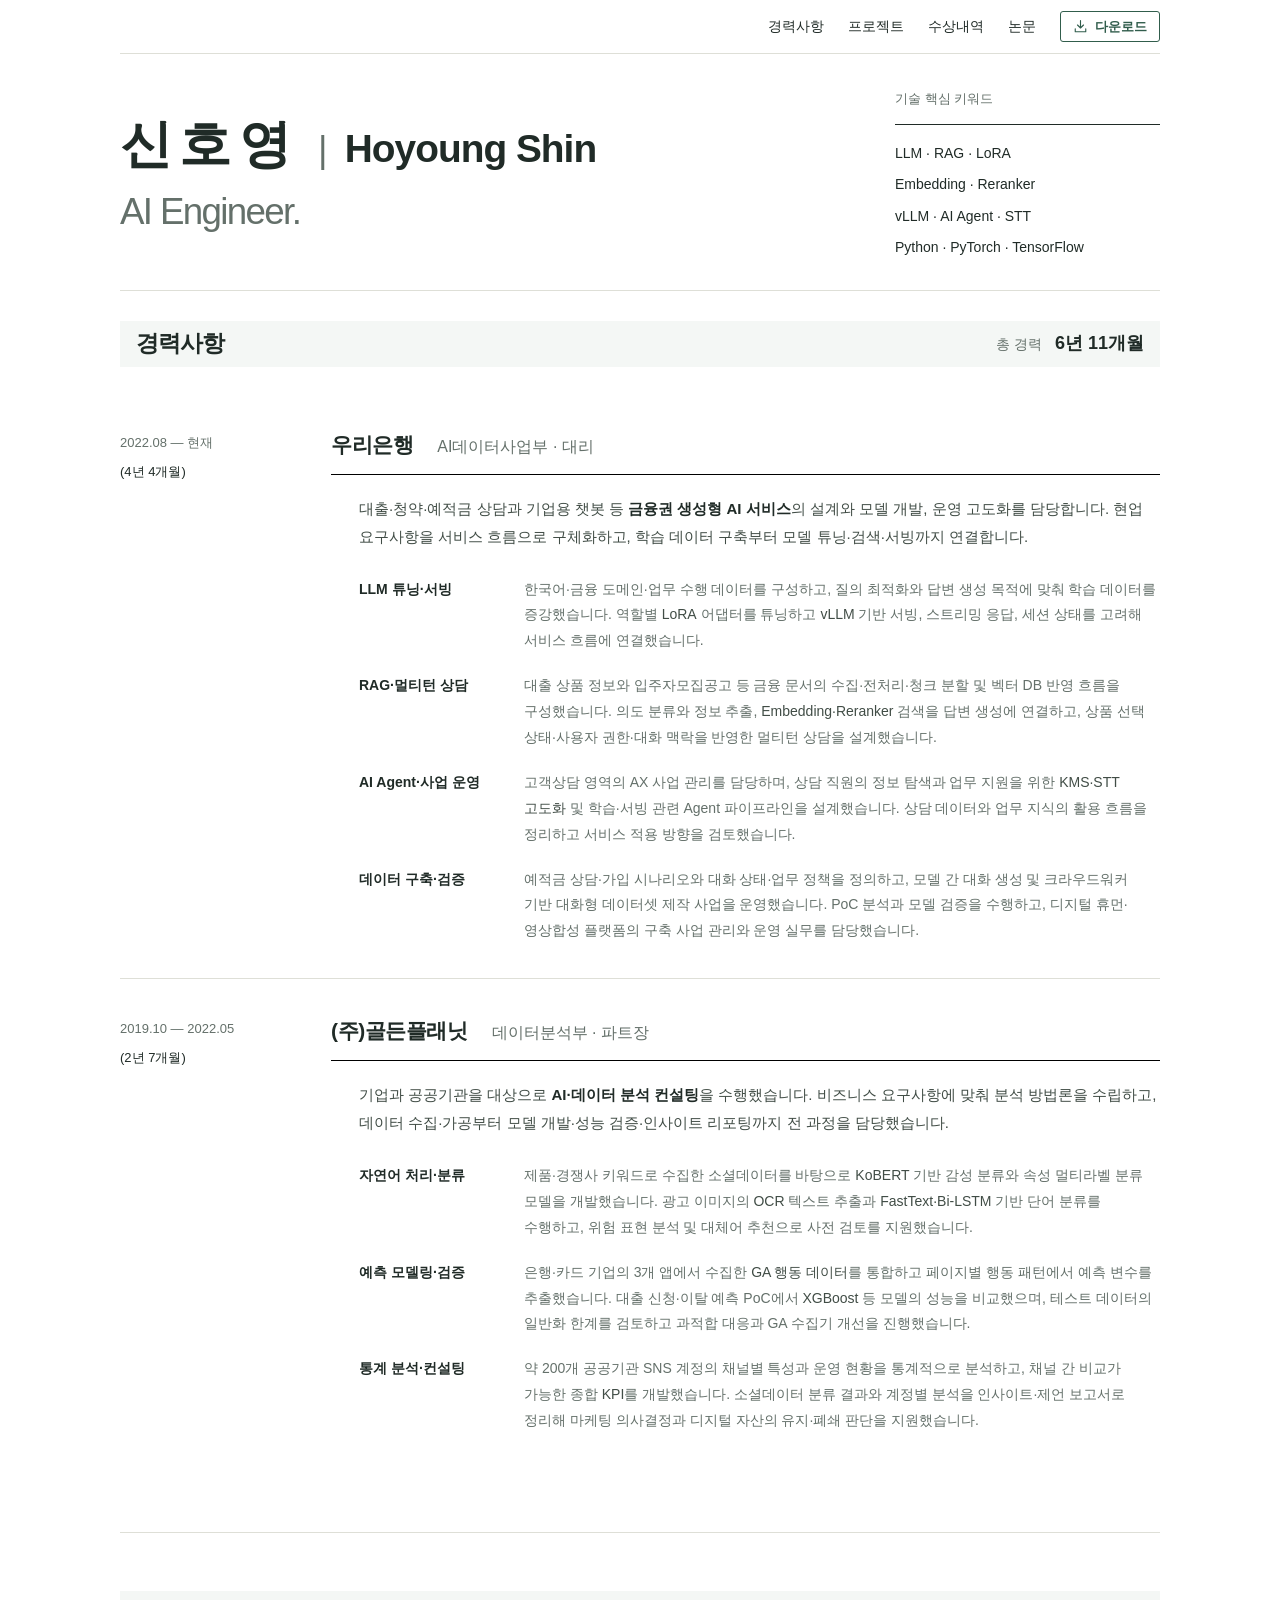
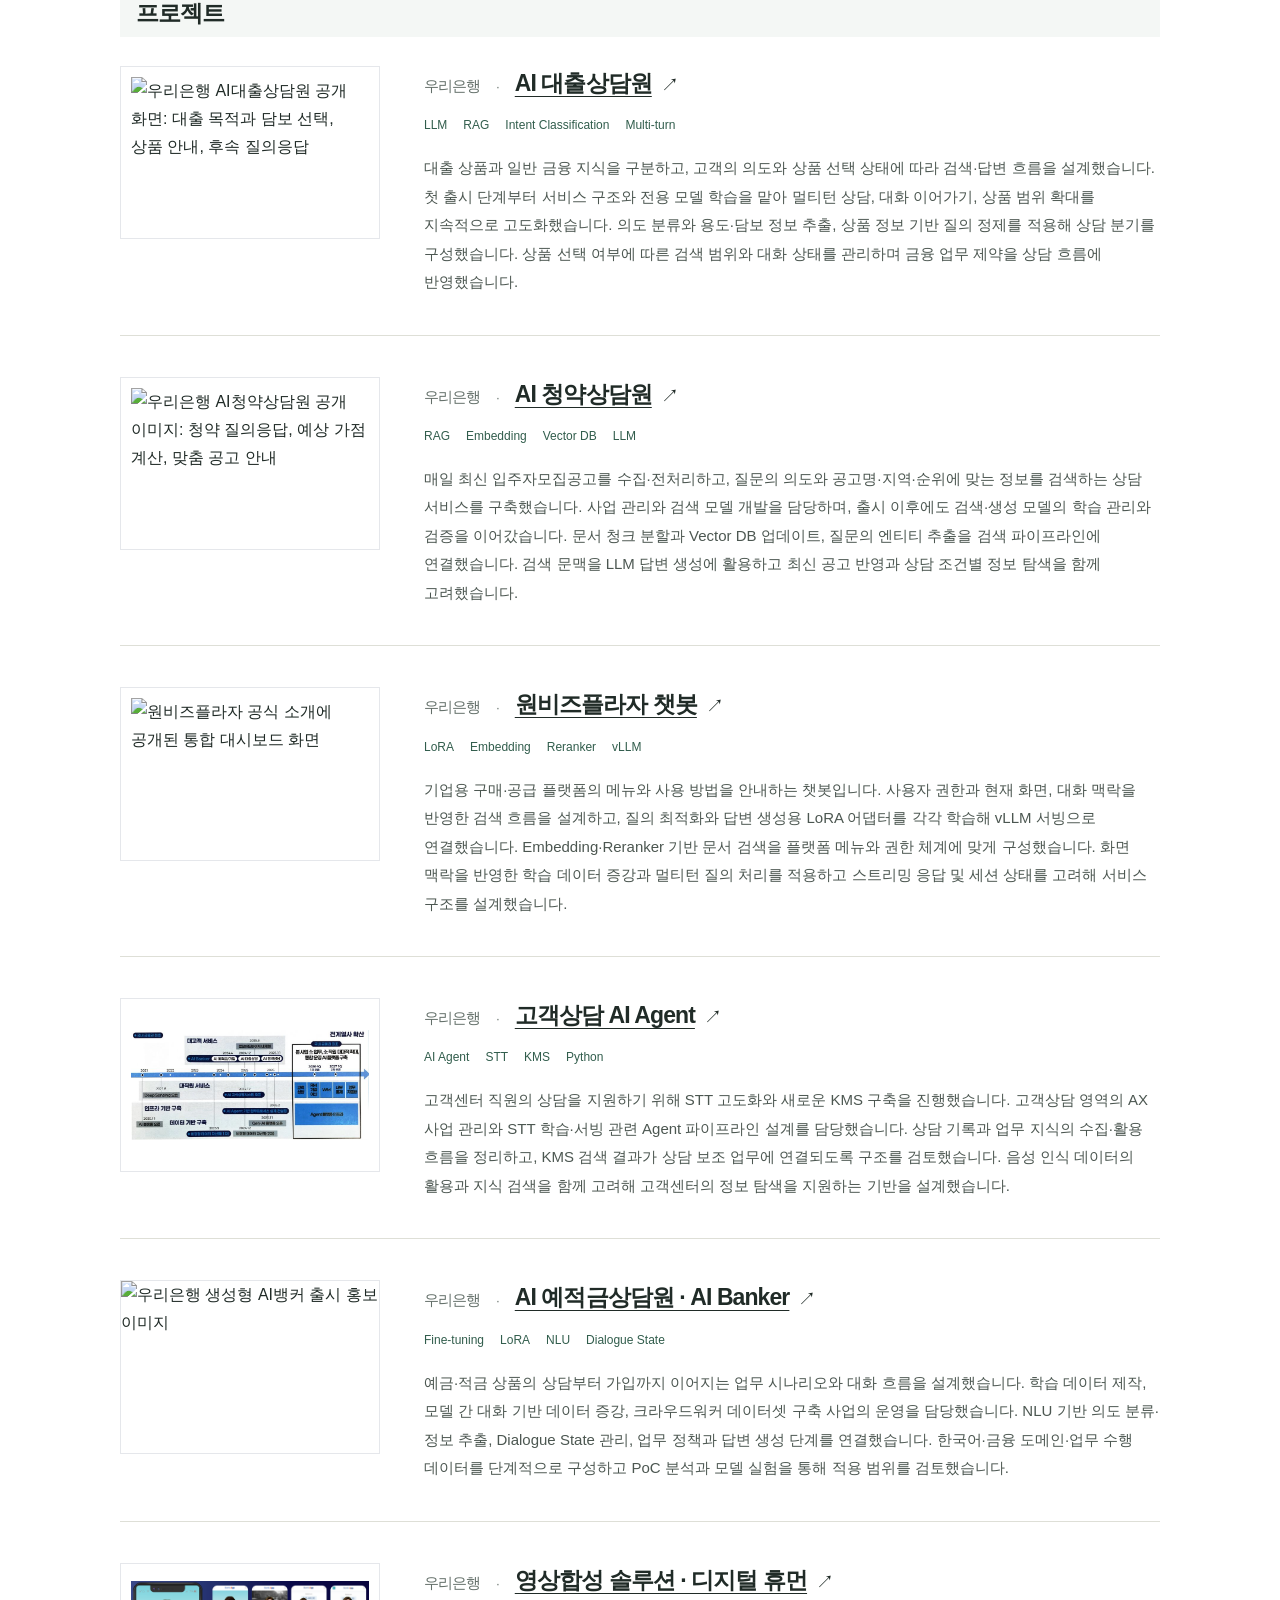
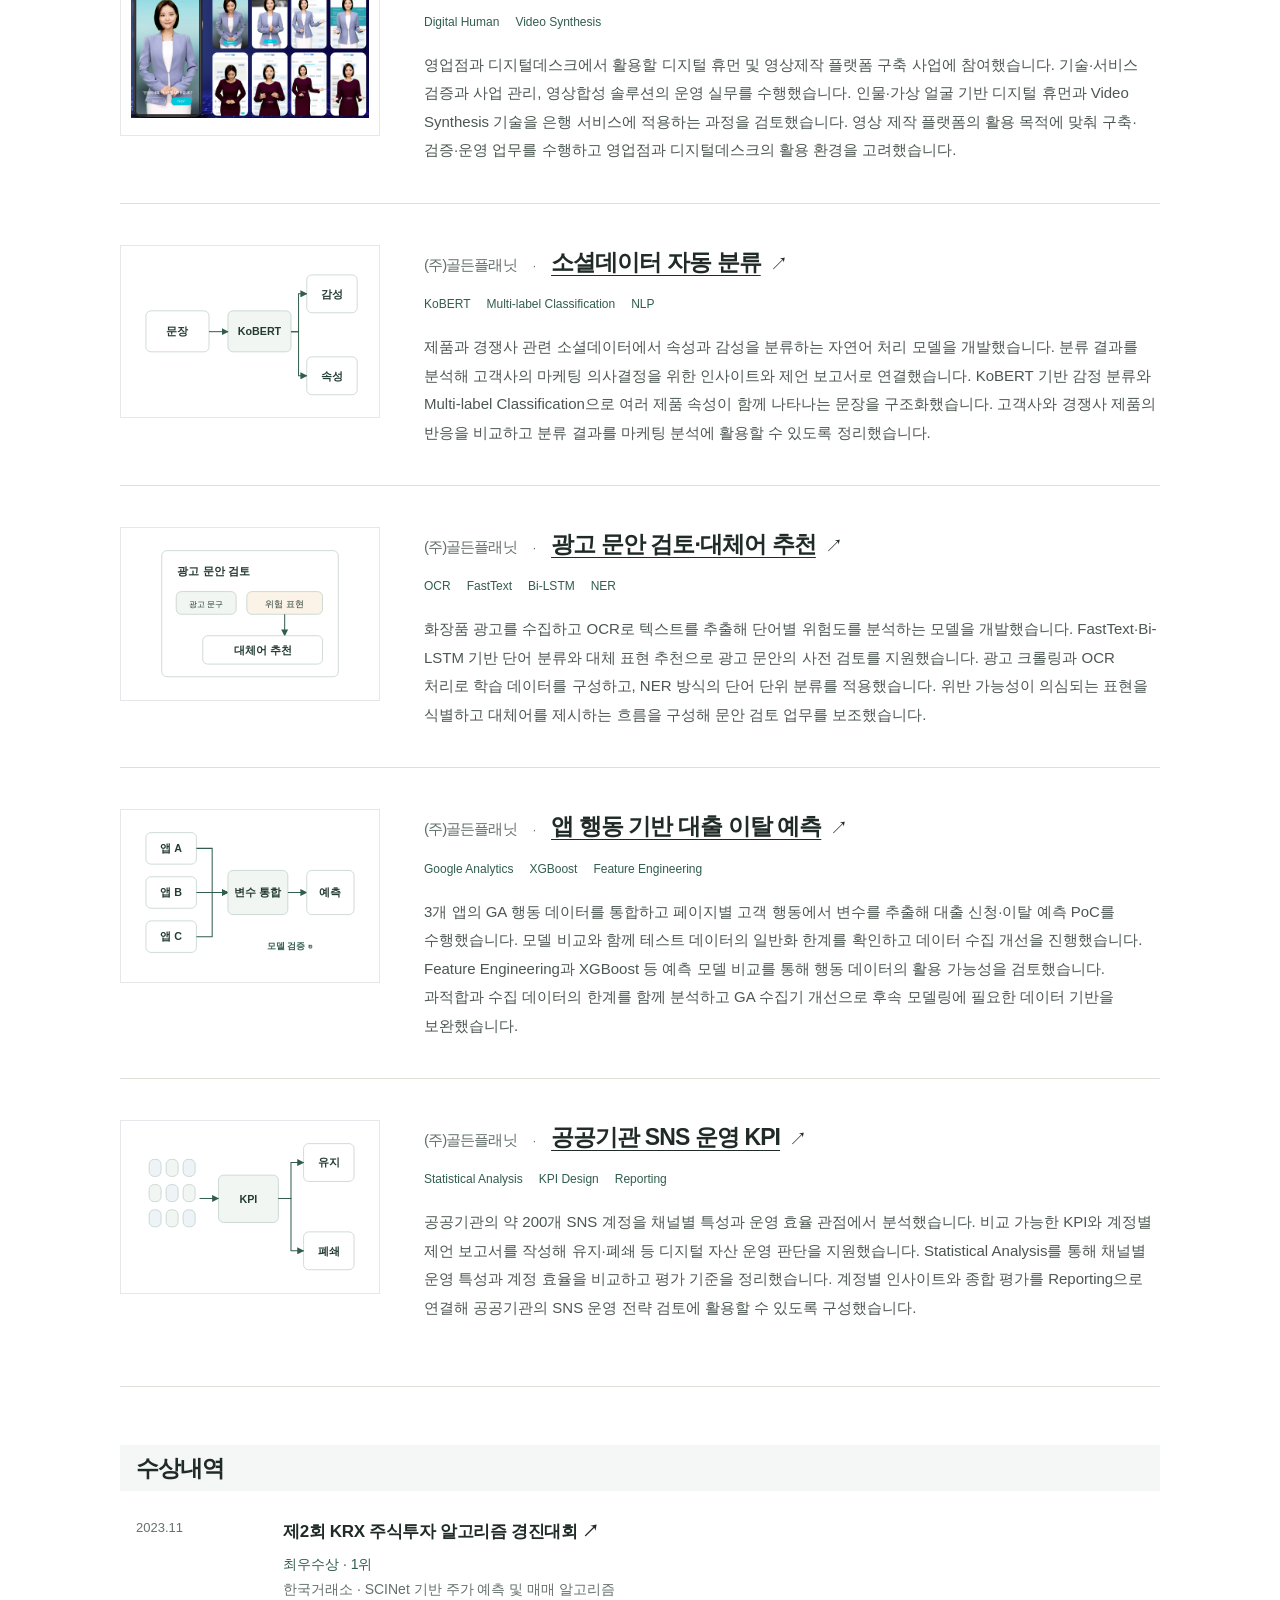
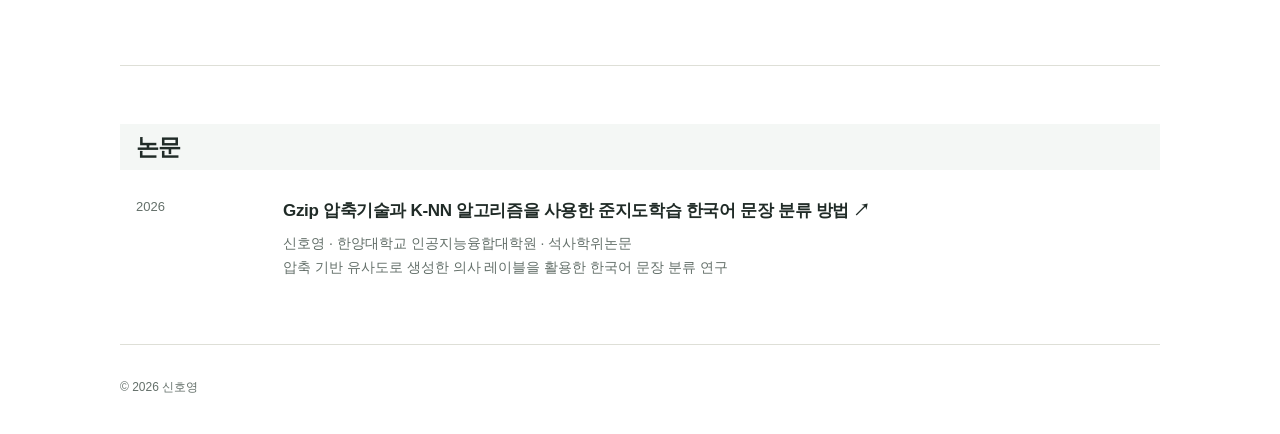
==== commit a23c5b9e: "Update digital human thumbnail and service context" ====
--- a/index.html
+++ b/index.html
@@ -1,3 +1,3 @@
-<!doctype html><html lang="ko"><head><meta charset="utf-8"><meta name="viewport" content="width=device-width, initial-scale=1"><meta name="description" content="신호영 — 금융 AI 서비스, LLM·RAG·AI Agent 프로젝트"><title>신호영 | Hoyoung Shin — AI Engineer</title><link rel="stylesheet" href="style.css?v=20261019-download-14"><link rel="icon" href="favicon.svg" type="image/svg+xml"></head><body><a class="skip" href="#main">본문으로</a><div class="wrap"><header class="site-header site-header-main"><nav aria-label="주요 메뉴"><a href="./#experience">경력사항</a><a href="./#projects">프로젝트</a><a href="./#awards">수상내역</a><a href="./#papers">논문</a><a class="portfolio-download" href="portfolio.pdf?v=20261019-rfp-v6" download="신호영_포트폴리오_전체_2026-10-19.pdf" title="포트폴리오 전체 PDF 다운로드 · 14페이지 · 2026.10.19 기준"><svg viewBox="0 0 20 20" width="15" height="15" aria-hidden="true" focusable="false"><path d="M10 2v10m-4-4 4 4 4-4M3 13v4h14v-4" fill="none" stroke="currentColor" stroke-width="1.5" stroke-linecap="round" stroke-linejoin="round"/></svg><span>다운로드</span></a></nav></header><main class="portfolio-main" id="main"><section class="hero" aria-labelledby="name"><div><h1 id="name"><span class="name-label"><span class="name-ko">신호영</span><span class="name-separator">|</span><span class="name-en" lang="en">Hoyoung Shin</span></span><span class="role-label">AI Engineer.</span></h1></div><aside class="hero-aside" aria-label="기술 핵심 키워드"><p>기술 핵심 키워드</p><ul><li>LLM · RAG · LoRA</li><li>Embedding · Reranker</li><li>vLLM · AI Agent · STT</li><li>Python · PyTorch · TensorFlow</li></ul></aside></section><section class="section career-section" id="experience"><div class="section-head"><h2>경력사항</h2><p class="career-total">총 경력 <strong id="total-tenure">6년 9개월</strong></p></div><div class="career-list"><article class="timeline-item career-item"><div class="career-period"><span class="date">2022.08 — 현재 <span class="tenure" data-start="2022-08-01" data-end="">(4년 2개월)</span></span></div><div><div class="career-heading"><h3>우리은행</h3><p class="position">AI데이터사업부 · 대리</p></div><p class="career-summary">대출·청약·예적금 상담과 기업용 챗봇 등 <strong>금융권 생성형 AI 서비스</strong>의 설계와 모델 개발, 운영 고도화를 담당합니다. 현업 요구사항을 서비스 흐름으로 구체화하고, 학습 데이터 구축부터 모델 튜닝·검색·서빙까지 연결합니다.</p><ul class="career-points"><li><strong class="career-point-title">LLM 튜닝·서빙</strong><span>한국어·금융 도메인·업무 수행 데이터를 구성하고, 질의 최적화와 답변 생성 목적에 맞춰 학습 데이터를 증강했습니다. 역할별 <strong>LoRA</strong> 어댑터를 튜닝하고 <strong>vLLM</strong> 기반 서빙, 스트리밍 응답, 세션 상태를 고려해 서비스 흐름에 연결했습니다.</span></li><li><strong class="career-point-title">RAG·멀티턴 상담</strong><span>대출 상품 정보와 입주자모집공고 등 금융 문서의 수집·전처리·청크 분할 및 벡터 DB 반영 흐름을 구성했습니다. 의도 분류와 정보 추출, <strong>Embedding·Reranker</strong> 검색을 답변 생성에 연결하고, 상품 선택 상태·사용자 권한·대화 맥락을 반영한 멀티턴 상담을 설계했습니다.</span></li><li><strong class="career-point-title">AI Agent·사업 운영</strong><span>고객상담 영역의 AX 사업 관리를 담당하며, 상담 직원의 정보 탐색과 업무 지원을 위한 <strong>KMS·STT 고도화</strong> 및 학습·서빙 관련 Agent 파이프라인을 설계했습니다. 상담 데이터와 업무 지식의 활용 흐름을 정리하고 서비스 적용 방향을 검토했습니다.</span></li><li><strong class="career-point-title">데이터 구축·검증</strong><span>예적금 상담·가입 시나리오와 대화 상태·업무 정책을 정의하고, 모델 간 대화 생성 및 크라우드워커 기반 대화형 데이터셋 제작 사업을 운영했습니다. PoC 분석과 모델 검증을 수행하고, 디지털 휴먼·영상합성 플랫폼의 구축 사업 관리와 운영 실무를 담당했습니다.</span></li></ul></div></article><article class="timeline-item career-item"><div class="career-period"><span class="date">2019.10 — 2022.05 <span class="tenure" data-start="2019-10-01" data-end="2022-05-20">(2년 7개월)</span></span></div><div><div class="career-heading"><h3>(주)골든플래닛</h3><p class="position">데이터분석부 · 파트장</p></div><p class="career-summary">기업과 공공기관을 대상으로 <strong>AI·데이터 분석 컨설팅</strong>을 수행했습니다. 비즈니스 요구사항에 맞춰 분석 방법론을 수립하고, 데이터 수집·가공부터 모델 개발·성능 검증·인사이트 리포팅까지 전 과정을 담당했습니다.</p><ul class="career-points"><li><strong class="career-point-title">자연어 처리·분류</strong><span>제품·경쟁사 키워드로 수집한 소셜데이터를 바탕으로 <strong>KoBERT</strong> 기반 감성 분류와 속성 멀티라벨 분류 모델을 개발했습니다. 광고 이미지의 <strong>OCR</strong> 텍스트 추출과 <strong>FastText·Bi-LSTM</strong> 기반 단어 분류를 수행하고, 위험 표현 분석 및 대체어 추천으로 사전 검토를 지원했습니다.</span></li><li><strong class="career-point-title">예측 모델링·검증</strong><span>은행·카드 기업의 3개 앱에서 수집한 <strong>GA 행동 데이터</strong>를 통합하고 페이지별 행동 패턴에서 예측 변수를 추출했습니다. 대출 신청·이탈 예측 PoC에서 <strong>XGBoost</strong> 등 모델의 성능을 비교했으며, 테스트 데이터의 일반화 한계를 검토하고 과적합 대응과 GA 수집기 개선을 진행했습니다.</span></li><li><strong class="career-point-title">통계 분석·컨설팅</strong><span>약 200개 공공기관 SNS 계정의 채널별 특성과 운영 현황을 통계적으로 분석하고, 채널 간 비교가 가능한 종합 <strong>KPI</strong>를 개발했습니다. 소셜데이터 분류 결과와 계정별 분석을 인사이트·제언 보고서로 정리해 마케팅 의사결정과 디지털 자산의 유지·폐쇄 판단을 지원했습니다.</span></li></ul></div></article></div></section><section class="section" id="projects"><div class="section-head"><h2>프로젝트</h2></div><article class="project"><a class="project-thumbnail" href="project-agent.html" aria-label="AI 대출상담원 상세 보기"><div class="project-art project-art-image thumb-project-agent"><img src="https://m.betanews.net/data/beta/image/2025/12/26/beta20251226000050.png" alt="우리은행 AI대출상담원 공개 화면: 대출 목적과 담보 선택, 상품 안내, 후속 질의응답" loading="lazy" referrerpolicy="no-referrer"></div></a><div><h3><a href="project-agent.html"><span class="project-company">우리은행</span><span class="project-title-separator" aria-hidden="true">·</span><span class="project-title-link"><span class="project-title-text">AI 대출상담원</span><span class="arrow" aria-hidden="true">↗</span></span></a></h3><div class="stack"><span>LLM</span><span>RAG</span><span>Intent Classification</span><span>Multi-turn</span></div><p class="summary">대출 상품과 일반 금융 지식을 구분하고, 고객의 의도와 상품 선택 상태에 따라 검색·답변 흐름을 설계했습니다. 첫 출시 단계부터 서비스 구조와 전용 모델 학습을 맡아 멀티턴 상담, 대화 이어가기, 상품 범위 확대를 지속적으로 고도화했습니다. 의도 분류와 용도·담보 정보 추출, 상품 정보 기반 질의 정제를 적용해 상담 분기를 구성했습니다. 상품 선택 여부에 따른 검색 범위와 대화 상태를 관리하며 금융 업무 제약을 상담 흐름에 반영했습니다.</p></div></article><article class="project"><a class="project-thumbnail" href="project-search.html" aria-label="AI 청약상담원 상세 보기"><div class="project-art project-art-image thumb-project-search"><img src="https://img1.newsis.com/2025/11/24/NISI20251124_0002000662_web.jpg" alt="우리은행 AI청약상담원 공개 이미지: 청약 질의응답, 예상 가점 계산, 맞춤 공고 안내" loading="lazy" referrerpolicy="no-referrer"></div></a><div><h3><a href="project-search.html"><span class="project-company">우리은행</span><span class="project-title-separator" aria-hidden="true">·</span><span class="project-title-link"><span class="project-title-text">AI 청약상담원</span><span class="arrow" aria-hidden="true">↗</span></span></a></h3><div class="stack"><span>RAG</span><span>Embedding</span><span>Vector DB</span><span>LLM</span></div><p class="summary">매일 최신 입주자모집공고를 수집·전처리하고, 질문의 의도와 공고명·지역·순위에 맞는 정보를 검색하는 상담 서비스를 구축했습니다. 사업 관리와 검색 모델 개발을 담당하며, 출시 이후에도 검색·생성 모델의 학습 관리와 검증을 이어갔습니다. 문서 청크 분할과 Vector DB 업데이트, 질문의 엔티티 추출을 검색 파이프라인에 연결했습니다. 검색 문맥을 LLM 답변 생성에 활용하고 최신 공고 반영과 상담 조건별 정보 탐색을 함께 고려했습니다.</p></div></article><article class="project"><a class="project-thumbnail" href="project-wonbiz.html" aria-label="원비즈플라자 챗봇 상세 보기"><div class="project-art project-art-image thumb-project-wonbiz"><img src="https://www.wonbizplaza.com/assets/img/main/img_function1.png?bust=1792055400629" alt="원비즈플라자 공식 소개에 공개된 통합 대시보드 화면" loading="lazy" referrerpolicy="no-referrer"></div></a><div><h3><a href="project-wonbiz.html"><span class="project-company">우리은행</span><span class="project-title-separator" aria-hidden="true">·</span><span class="project-title-link"><span class="project-title-text">원비즈플라자 챗봇</span><span class="arrow" aria-hidden="true">↗</span></span></a></h3><div class="stack"><span>LoRA</span><span>Embedding</span><span>Reranker</span><span>vLLM</span></div><p class="summary">기업용 구매·공급 플랫폼의 메뉴와 사용 방법을 안내하는 챗봇입니다. 사용자 권한과 현재 화면, 대화 맥락을 반영한 검색 흐름을 설계하고, 질의 최적화와 답변 생성용 LoRA 어댑터를 각각 학습해 vLLM 서빙으로 연결했습니다. Embedding·Reranker 기반 문서 검색을 플랫폼 메뉴와 권한 체계에 맞게 구성했습니다. 화면 맥락을 반영한 학습 데이터 증강과 멀티턴 질의 처리를 적용하고 스트리밍 응답 및 세션 상태를 고려해 서비스 구조를 설계했습니다.</p></div></article><article class="project"><a class="project-thumbnail" href="project-customer-agent.html?v=20261019-rfp-v6" aria-label="고객상담 AI Agent 상세 보기"><div class="project-art project-art-image"><img src="assets/customer-agent-roadmap.png" alt="우리은행 AI Agent 추진 로드맵: 대고객·대직원 서비스와 데이터 기반 구축, 전계열사 확산" loading="lazy" width="800" height="369"></div></a><div><h3><a href="project-customer-agent.html?v=20261019-rfp-v6"><span class="project-company">우리은행</span><span class="project-title-separator" aria-hidden="true">·</span><span class="project-title-link"><span class="project-title-text">고객상담 AI Agent</span><span class="arrow" aria-hidden="true">↗</span></span></a></h3><div class="stack"><span>AI Agent</span><span>STT</span><span>KMS</span><span>Python</span></div><p class="summary">고객센터 직원의 상담을 지원하기 위해 STT 고도화와 새로운 KMS 구축을 진행했습니다. 고객상담 영역의 AX 사업 관리와 STT 학습·서빙 관련 Agent 파이프라인 설계를 담당했습니다. 상담 기록과 업무 지식의 수집·활용 흐름을 정리하고, KMS 검색 결과가 상담 보조 업무에 연결되도록 구조를 검토했습니다. 음성 인식 데이터의 활용과 지식 검색을 함께 고려해 고객센터의 정보 탐색을 지원하는 기반을 설계했습니다.</p></div></article><article class="project"><a class="project-thumbnail" href="project-banker.html" aria-label="AI 예적금상담원 · AI Banker 상세 보기"><div class="project-art project-art-image thumb-project-banker"><img src="https://thumb.mt.co.kr/cdn-cgi/image/w%3D1200%2Ch%3D1698%2Cfit%3Dcover%2Cbg%3Dwhilte%2Cf%3Dauto%2Cquality%3Dhigh%2Csharpen%3D2%2Cg%3Dface/21/2024/04/2024040516181926824_1.jpg" alt="우리은행 생성형 AI뱅커 출시 홍보 이미지" loading="lazy" referrerpolicy="no-referrer"></div></a><div><h3><a href="project-banker.html"><span class="project-company">우리은행</span><span class="project-title-separator" aria-hidden="true">·</span><span class="project-title-link"><span class="project-title-text">AI 예적금상담원 · AI Banker</span><span class="arrow" aria-hidden="true">↗</span></span></a></h3><div class="stack"><span>Fine-tuning</span><span>LoRA</span><span>NLU</span><span>Dialogue State</span></div><p class="summary">예금·적금 상품의 상담부터 가입까지 이어지는 업무 시나리오와 대화 흐름을 설계했습니다. 학습 데이터 제작, 모델 간 대화 기반 데이터 증강, 크라우드워커 데이터셋 구축 사업의 운영을 담당했습니다. NLU 기반 의도 분류·정보 추출, Dialogue State 관리, 업무 정책과 답변 생성 단계를 연결했습니다. 한국어·금융 도메인·업무 수행 데이터를 단계적으로 구성하고 PoC 분석과 모델 실험을 통해 적용 범위를 검토했습니다.</p></div></article><article class="project"><a class="project-thumbnail" href="project-digital-human.html" aria-label="영상합성 솔루션 · 디지털 휴먼 상세 보기"><div class="project-art project-art-custom" aria-hidden="true"><svg xmlns="http://www.w3.org/2000/svg" viewBox="0 0 360 240" role="img" aria-label="프로젝트 시각 요약" style="font-family:-apple-system,BlinkMacSystemFont,Apple SD Gothic Neo,Malgun Gothic,sans-serif"><title>프로젝트 시각 요약</title><defs><marker id="project-digital-human-thumb-arrow" viewBox="0 0 10 10" refX="9" refY="5" markerWidth="7" markerHeight="7" orient="auto-start-reverse"><path d="M0 0 L10 5 L0 10 Z" fill="#315d4c"/></marker></defs><rect x="25" y="25" width="310" height="175" rx="8" fill="white" stroke="#b6c7be"/><rect x="45" y="42" width="130" height="140" rx="8" fill="#f1f6f3" stroke="#b6c7be"/><circle cx="110" cy="83" r="23" fill="#b6c7be"/><path d="M67 159 Q67 111 110 111 Q153 111 153 159" fill="#b6c7be"/><path d="M225 82 L225 138 L270 110 Z" fill="#315d4c"/><text x="245" y="168" fill="#243b32" font-size="13" font-weight="400" text-anchor="middle">영상 제작</text><text x="180" y="225" fill="#315d4c" font-size="15" font-weight="600" text-anchor="middle">Digital Human</text></svg></div></a><div><h3><a href="project-digital-human.html"><span class="project-company">우리은행</span><span class="project-title-separator" aria-hidden="true">·</span><span class="project-title-link"><span class="project-title-text">영상합성 솔루션 · 디지털 휴먼</span><span class="arrow" aria-hidden="true">↗</span></span></a></h3><div class="stack"><span>Digital Human</span><span>Video Synthesis</span></div><p class="summary">영업점과 디지털데스크에서 활용할 디지털 휴먼 및 영상제작 플랫폼 구축 사업에 참여했습니다. 기술·서비스 검증과 사업 관리, 영상합성 솔루션의 운영 실무를 수행했습니다. 인물·가상 얼굴 기반 디지털 휴먼과 Video Synthesis 기술을 은행 서비스에 적용하는 과정을 검토했습니다. 영상 제작 플랫폼의 활용 목적에 맞춰 구축·검증·운영 업무를 수행하고 영업점과 디지털데스크의 활용 환경을 고려했습니다.</p></div></article><article class="project"><a class="project-thumbnail" href="project-vision.html" aria-label="소셜데이터 자동 분류 상세 보기"><div class="project-art project-art-custom" aria-hidden="true"><svg xmlns="http://www.w3.org/2000/svg" viewBox="0 0 360 240" role="img" aria-label="프로젝트 시각 요약" style="font-family:-apple-system,BlinkMacSystemFont,Apple SD Gothic Neo,Malgun Gothic,sans-serif"><title>프로젝트 시각 요약</title><defs><marker id="project-vision-thumb-arrow" viewBox="0 0 10 10" refX="9" refY="5" markerWidth="7" markerHeight="7" orient="auto-start-reverse"><path d="M0 0 L10 5 L0 10 Z" fill="#315d4c"/></marker></defs><rect x="15" y="87" width="100" height="65" rx="8" fill="white" stroke="#b6c7be"/><text x="65.0" y="125.5" fill="#243b32" font-size="17" font-weight="600" text-anchor="middle">문장</text><rect x="145" y="87" width="100" height="65" rx="8" fill="#f1f6f3" stroke="#b6c7be"/><text x="195.0" y="125.5" fill="#243b32" font-size="17" font-weight="600" text-anchor="middle">KoBERT</text><polyline points="115,120 145,120" fill="none" stroke="#315d4c" stroke-width="1.6"  marker-end="url(#project-vision-thumb-arrow)"/><rect x="270" y="30" width="80" height="60" rx="8" fill="white" stroke="#b6c7be"/><text x="310.0" y="66.0" fill="#243b32" font-size="17" font-weight="600" text-anchor="middle">감성</text><rect x="270" y="160" width="80" height="60" rx="8" fill="white" stroke="#b6c7be"/><text x="310.0" y="196.0" fill="#243b32" font-size="17" font-weight="600" text-anchor="middle">속성</text><polyline points="245,120 257,120 257,60 270,60" fill="none" stroke="#315d4c" stroke-width="1.6"  marker-end="url(#project-vision-thumb-arrow)"/><polyline points="245,120 257,120 257,190 270,190" fill="none" stroke="#315d4c" stroke-width="1.6"  marker-end="url(#project-vision-thumb-arrow)"/></svg></div></a><div><h3><a href="project-vision.html"><span class="project-company">(주)골든플래닛</span><span class="project-title-separator" aria-hidden="true">·</span><span class="project-title-link"><span class="project-title-text">소셜데이터 자동 분류</span><span class="arrow" aria-hidden="true">↗</span></span></a></h3><div class="stack"><span>KoBERT</span><span>Multi-label Classification</span><span>NLP</span></div><p class="summary">제품과 경쟁사 관련 소셜데이터에서 속성과 감성을 분류하는 자연어 처리 모델을 개발했습니다. 분류 결과를 분석해 고객사의 마케팅 의사결정을 위한 인사이트와 제언 보고서로 연결했습니다. KoBERT 기반 감정 분류와 Multi-label Classification으로 여러 제품 속성이 함께 나타나는 문장을 구조화했습니다. 고객사와 경쟁사 제품의 반응을 비교하고 분류 결과를 마케팅 분석에 활용할 수 있도록 정리했습니다.</p></div></article><article class="project"><a class="project-thumbnail" href="project-ad-review.html" aria-label="광고 문안 검토·대체어 추천 상세 보기"><div class="project-art project-art-custom" aria-hidden="true"><svg xmlns="http://www.w3.org/2000/svg" viewBox="0 0 360 240" role="img" aria-label="프로젝트 시각 요약" style="font-family:-apple-system,BlinkMacSystemFont,Apple SD Gothic Neo,Malgun Gothic,sans-serif"><title>프로젝트 시각 요약</title><defs><marker id="project-ad-review-thumb-arrow" viewBox="0 0 10 10" refX="9" refY="5" markerWidth="7" markerHeight="7" orient="auto-start-reverse"><path d="M0 0 L10 5 L0 10 Z" fill="#315d4c"/></marker></defs><rect x="40" y="20" width="280" height="200" rx="8" fill="white" stroke="#b6c7be"/><text x="65" y="58" fill="#243b32" font-size="18" font-weight="600" text-anchor="start">광고 문안 검토</text><rect x="63" y="85" width="95" height="36" rx="8" fill="#f1f6f3" stroke="#b6c7be"/><text x="110" y="109" fill="#243b32" font-size="13" font-weight="400" text-anchor="middle">광고 문구</text><rect x="175" y="85" width="120" height="36" rx="8" fill="#fbf2e8" stroke="#b6c7be"/><text x="235" y="109" fill="#243b32" font-size="14" font-weight="400" text-anchor="middle">위험 표현</text><polyline points="235,121 235,155" fill="none" stroke="#315d4c" stroke-width="1.6"  marker-end="url(#project-ad-review-thumb-arrow)"/><rect x="105" y="155" width="190" height="45" rx="8" fill="white" stroke="#b6c7be"/><text x="200.0" y="183.5" fill="#243b32" font-size="17" font-weight="600" text-anchor="middle">대체어 추천</text></svg></div></a><div><h3><a href="project-ad-review.html"><span class="project-company">(주)골든플래닛</span><span class="project-title-separator" aria-hidden="true">·</span><span class="project-title-link"><span class="project-title-text">광고 문안 검토·대체어 추천</span><span class="arrow" aria-hidden="true">↗</span></span></a></h3><div class="stack"><span>OCR</span><span>FastText</span><span>Bi-LSTM</span><span>NER</span></div><p class="summary">화장품 광고를 수집하고 OCR로 텍스트를 추출해 단어별 위험도를 분석하는 모델을 개발했습니다. FastText·Bi-LSTM 기반 단어 분류와 대체 표현 추천으로 광고 문안의 사전 검토를 지원했습니다. 광고 크롤링과 OCR 처리로 학습 데이터를 구성하고, NER 방식의 단어 단위 분류를 적용했습니다. 위반 가능성이 의심되는 표현을 식별하고 대체어를 제시하는 흐름을 구성해 문안 검토 업무를 보조했습니다.</p></div></article><article class="project"><a class="project-thumbnail" href="project-churn.html" aria-label="앱 행동 기반 대출 이탈 예측 상세 보기"><div class="project-art project-art-custom" aria-hidden="true"><svg xmlns="http://www.w3.org/2000/svg" viewBox="0 0 360 240" role="img" aria-label="프로젝트 시각 요약" style="font-family:-apple-system,BlinkMacSystemFont,Apple SD Gothic Neo,Malgun Gothic,sans-serif"><title>프로젝트 시각 요약</title><defs><marker id="project-churn-thumb-arrow" viewBox="0 0 10 10" refX="9" refY="5" markerWidth="7" markerHeight="7" orient="auto-start-reverse"><path d="M0 0 L10 5 L0 10 Z" fill="#315d4c"/></marker></defs><rect x="15" y="20" width="80" height="50" rx="8" fill="white" stroke="#b6c7be"/><text x="55.0" y="51.0" fill="#243b32" font-size="17" font-weight="600" text-anchor="middle">앱 A</text><polyline points="95,45 120,45 120,115 145,115" fill="none" stroke="#315d4c" stroke-width="1.6"  marker-end="url(#project-churn-thumb-arrow)"/><rect x="15" y="90" width="80" height="50" rx="8" fill="white" stroke="#b6c7be"/><text x="55.0" y="121.0" fill="#243b32" font-size="17" font-weight="600" text-anchor="middle">앱 B</text><polyline points="95,115 120,115 120,115 145,115" fill="none" stroke="#315d4c" stroke-width="1.6"  marker-end="url(#project-churn-thumb-arrow)"/><rect x="15" y="160" width="80" height="50" rx="8" fill="white" stroke="#b6c7be"/><text x="55.0" y="191.0" fill="#243b32" font-size="17" font-weight="600" text-anchor="middle">앱 C</text><polyline points="95,185 120,185 120,115 145,115" fill="none" stroke="#315d4c" stroke-width="1.6"  marker-end="url(#project-churn-thumb-arrow)"/><rect x="145" y="80" width="95" height="70" rx="8" fill="#f1f6f3" stroke="#b6c7be"/><text x="192.5" y="121.0" fill="#243b32" font-size="17" font-weight="600" text-anchor="middle">변수 통합</text><polyline points="240,115 270,115" fill="none" stroke="#315d4c" stroke-width="1.6"  marker-end="url(#project-churn-thumb-arrow)"/><rect x="270" y="80" width="75" height="70" rx="8" fill="white" stroke="#b6c7be"/><text x="307.5" y="121.0" fill="#243b32" font-size="17" font-weight="600" text-anchor="middle">예측</text><text x="242" y="205" fill="#315d4c" font-size="14" font-weight="600" text-anchor="middle">모델 검증 ↻</text></svg></div></a><div><h3><a href="project-churn.html"><span class="project-company">(주)골든플래닛</span><span class="project-title-separator" aria-hidden="true">·</span><span class="project-title-link"><span class="project-title-text">앱 행동 기반 대출 이탈 예측</span><span class="arrow" aria-hidden="true">↗</span></span></a></h3><div class="stack"><span>Google Analytics</span><span>XGBoost</span><span>Feature Engineering</span></div><p class="summary">3개 앱의 GA 행동 데이터를 통합하고 페이지별 고객 행동에서 변수를 추출해 대출 신청·이탈 예측 PoC를 수행했습니다. 모델 비교와 함께 테스트 데이터의 일반화 한계를 확인하고 데이터 수집 개선을 진행했습니다. Feature Engineering과 XGBoost 등 예측 모델 비교를 통해 행동 데이터의 활용 가능성을 검토했습니다. 과적합과 수집 데이터의 한계를 함께 분석하고 GA 수집기 개선으로 후속 모델링에 필요한 데이터 기반을 보완했습니다.</p></div></article><article class="project"><a class="project-thumbnail" href="project-sns-kpi.html" aria-label="공공기관 SNS 운영 KPI 상세 보기"><div class="project-art project-art-custom" aria-hidden="true"><svg xmlns="http://www.w3.org/2000/svg" viewBox="0 0 360 240" role="img" aria-label="프로젝트 시각 요약" style="font-family:-apple-system,BlinkMacSystemFont,Apple SD Gothic Neo,Malgun Gothic,sans-serif"><title>프로젝트 시각 요약</title><defs><marker id="project-sns-kpi-thumb-arrow" viewBox="0 0 10 10" refX="9" refY="5" markerWidth="7" markerHeight="7" orient="auto-start-reverse"><path d="M0 0 L10 5 L0 10 Z" fill="#315d4c"/></marker></defs><rect x="20" y="45" width="19" height="27" rx="8" fill="#edf3f7" stroke="#b6c7be"/><rect x="47" y="45" width="19" height="27" rx="8" fill="#f1f6f3" stroke="#b6c7be"/><rect x="74" y="45" width="19" height="27" rx="8" fill="#edf3f7" stroke="#b6c7be"/><rect x="20" y="85" width="19" height="27" rx="8" fill="#f1f6f3" stroke="#b6c7be"/><rect x="47" y="85" width="19" height="27" rx="8" fill="#edf3f7" stroke="#b6c7be"/><rect x="74" y="85" width="19" height="27" rx="8" fill="#f1f6f3" stroke="#b6c7be"/><rect x="20" y="125" width="19" height="27" rx="8" fill="#edf3f7" stroke="#b6c7be"/><rect x="47" y="125" width="19" height="27" rx="8" fill="#f1f6f3" stroke="#b6c7be"/><rect x="74" y="125" width="19" height="27" rx="8" fill="#edf3f7" stroke="#b6c7be"/><rect x="130" y="70" width="95" height="75" rx="8" fill="#f1f6f3" stroke="#b6c7be"/><text x="177.5" y="113.5" fill="#243b32" font-size="17" font-weight="600" text-anchor="middle">KPI</text><polyline points="100,107 130,107" fill="none" stroke="#315d4c" stroke-width="1.6"  marker-end="url(#project-sns-kpi-thumb-arrow)"/><rect x="265" y="20" width="80" height="60" rx="8" fill="white" stroke="#b6c7be"/><text x="305.0" y="56.0" fill="#243b32" font-size="17" font-weight="600" text-anchor="middle">유지</text><rect x="265" y="160" width="80" height="60" rx="8" fill="white" stroke="#b6c7be"/><text x="305.0" y="196.0" fill="#243b32" font-size="17" font-weight="600" text-anchor="middle">폐쇄</text><polyline points="225,107 245,107 245,50 265,50" fill="none" stroke="#315d4c" stroke-width="1.6"  marker-end="url(#project-sns-kpi-thumb-arrow)"/><polyline points="225,107 245,107 245,190 265,190" fill="none" stroke="#315d4c" stroke-width="1.6"  marker-end="url(#project-sns-kpi-thumb-arrow)"/></svg></div></a><div><h3><a href="project-sns-kpi.html"><span class="project-company">(주)골든플래닛</span><span class="project-title-separator" aria-hidden="true">·</span><span class="project-title-link"><span class="project-title-text">공공기관 SNS 운영 KPI</span><span class="arrow" aria-hidden="true">↗</span></span></a></h3><div class="stack"><span>Statistical Analysis</span><span>KPI Design</span><span>Reporting</span></div><p class="summary">공공기관의 약 200개 SNS 계정을 채널별 특성과 운영 효율 관점에서 분석했습니다. 비교 가능한 KPI와 계정별 제언 보고서를 작성해 유지·폐쇄 등 디지털 자산 운영 판단을 지원했습니다. Statistical Analysis를 통해 채널별 운영 특성과 계정 효율을 비교하고 평가 기준을 정리했습니다. 계정별 인사이트와 종합 평가를 Reporting으로 연결해 공공기관의 SNS 운영 전략 검토에 활용할 수 있도록 구성했습니다.</p></div></article></section><section class="section section-list" id="awards"><div class="section-head"><h2>수상내역</h2></div><div class="section-body"><article class="timeline-item"><span class="date">2023.11</span><div><h3><a href="project-krx.html">제2회 KRX 주식투자 알고리즘 경진대회 ↗</a></h3><p class="award-result">최우수상 · 1위</p><p>한국거래소 · SCINet 기반 주가 예측 및 매매 알고리즘</p></div></article></div></section><section class="section section-list" id="papers"><div class="section-head"><h2>논문</h2></div><div class="section-body"><article class="timeline-item"><span class="date">2026</span><div><h3><a href="research.html?v=20261019-figures-v5">Gzip 압축기술과 K-NN 알고리즘을 사용한 준지도학습 한국어 문장 분류 방법 ↗</a></h3><p>신호영 · 한양대학교 인공지능융합대학원 · 석사학위논문</p><p>압축 기반 유사도로 생성한 의사 레이블을 활용한 한국어 문장 분류 연구</p></div></article></div></section></main><script>
+<!doctype html><html lang="ko"><head><meta charset="utf-8"><meta name="viewport" content="width=device-width, initial-scale=1"><meta name="description" content="신호영 — 금융 AI 서비스, LLM·RAG·AI Agent 프로젝트"><title>신호영 | Hoyoung Shin — AI Engineer</title><link rel="stylesheet" href="style.css?v=20261019-download-14"><link rel="icon" href="favicon.svg" type="image/svg+xml"></head><body><a class="skip" href="#main">본문으로</a><div class="wrap"><header class="site-header site-header-main"><nav aria-label="주요 메뉴"><a href="./#experience">경력사항</a><a href="./#projects">프로젝트</a><a href="./#awards">수상내역</a><a href="./#papers">논문</a><a class="portfolio-download" href="portfolio.pdf?v=20261019-digital-human-v7" download="신호영_포트폴리오_전체_2026-10-19.pdf" title="포트폴리오 전체 PDF 다운로드 · 14페이지 · 2026.10.19 기준"><svg viewBox="0 0 20 20" width="15" height="15" aria-hidden="true" focusable="false"><path d="M10 2v10m-4-4 4 4 4-4M3 13v4h14v-4" fill="none" stroke="currentColor" stroke-width="1.5" stroke-linecap="round" stroke-linejoin="round"/></svg><span>다운로드</span></a></nav></header><main class="portfolio-main" id="main"><section class="hero" aria-labelledby="name"><div><h1 id="name"><span class="name-label"><span class="name-ko">신호영</span><span class="name-separator">|</span><span class="name-en" lang="en">Hoyoung Shin</span></span><span class="role-label">AI Engineer.</span></h1></div><aside class="hero-aside" aria-label="기술 핵심 키워드"><p>기술 핵심 키워드</p><ul><li>LLM · RAG · LoRA</li><li>Embedding · Reranker</li><li>vLLM · AI Agent · STT</li><li>Python · PyTorch · TensorFlow</li></ul></aside></section><section class="section career-section" id="experience"><div class="section-head"><h2>경력사항</h2><p class="career-total">총 경력 <strong id="total-tenure">6년 9개월</strong></p></div><div class="career-list"><article class="timeline-item career-item"><div class="career-period"><span class="date">2022.08 — 현재 <span class="tenure" data-start="2022-08-01" data-end="">(4년 2개월)</span></span></div><div><div class="career-heading"><h3>우리은행</h3><p class="position">AI데이터사업부 · 대리</p></div><p class="career-summary">대출·청약·예적금 상담과 기업용 챗봇 등 <strong>금융권 생성형 AI 서비스</strong>의 설계와 모델 개발, 운영 고도화를 담당합니다. 현업 요구사항을 서비스 흐름으로 구체화하고, 학습 데이터 구축부터 모델 튜닝·검색·서빙까지 연결합니다.</p><ul class="career-points"><li><strong class="career-point-title">LLM 튜닝·서빙</strong><span>한국어·금융 도메인·업무 수행 데이터를 구성하고, 질의 최적화와 답변 생성 목적에 맞춰 학습 데이터를 증강했습니다. 역할별 <strong>LoRA</strong> 어댑터를 튜닝하고 <strong>vLLM</strong> 기반 서빙, 스트리밍 응답, 세션 상태를 고려해 서비스 흐름에 연결했습니다.</span></li><li><strong class="career-point-title">RAG·멀티턴 상담</strong><span>대출 상품 정보와 입주자모집공고 등 금융 문서의 수집·전처리·청크 분할 및 벡터 DB 반영 흐름을 구성했습니다. 의도 분류와 정보 추출, <strong>Embedding·Reranker</strong> 검색을 답변 생성에 연결하고, 상품 선택 상태·사용자 권한·대화 맥락을 반영한 멀티턴 상담을 설계했습니다.</span></li><li><strong class="career-point-title">AI Agent·사업 운영</strong><span>고객상담 영역의 AX 사업 관리를 담당하며, 상담 직원의 정보 탐색과 업무 지원을 위한 <strong>KMS·STT 고도화</strong> 및 학습·서빙 관련 Agent 파이프라인을 설계했습니다. 상담 데이터와 업무 지식의 활용 흐름을 정리하고 서비스 적용 방향을 검토했습니다.</span></li><li><strong class="career-point-title">데이터 구축·검증</strong><span>예적금 상담·가입 시나리오와 대화 상태·업무 정책을 정의하고, 모델 간 대화 생성 및 크라우드워커 기반 대화형 데이터셋 제작 사업을 운영했습니다. PoC 분석과 모델 검증을 수행하고, 디지털 휴먼·영상합성 플랫폼의 구축 사업 관리와 운영 실무를 담당했습니다.</span></li></ul></div></article><article class="timeline-item career-item"><div class="career-period"><span class="date">2019.10 — 2022.05 <span class="tenure" data-start="2019-10-01" data-end="2022-05-20">(2년 7개월)</span></span></div><div><div class="career-heading"><h3>(주)골든플래닛</h3><p class="position">데이터분석부 · 파트장</p></div><p class="career-summary">기업과 공공기관을 대상으로 <strong>AI·데이터 분석 컨설팅</strong>을 수행했습니다. 비즈니스 요구사항에 맞춰 분석 방법론을 수립하고, 데이터 수집·가공부터 모델 개발·성능 검증·인사이트 리포팅까지 전 과정을 담당했습니다.</p><ul class="career-points"><li><strong class="career-point-title">자연어 처리·분류</strong><span>제품·경쟁사 키워드로 수집한 소셜데이터를 바탕으로 <strong>KoBERT</strong> 기반 감성 분류와 속성 멀티라벨 분류 모델을 개발했습니다. 광고 이미지의 <strong>OCR</strong> 텍스트 추출과 <strong>FastText·Bi-LSTM</strong> 기반 단어 분류를 수행하고, 위험 표현 분석 및 대체어 추천으로 사전 검토를 지원했습니다.</span></li><li><strong class="career-point-title">예측 모델링·검증</strong><span>은행·카드 기업의 3개 앱에서 수집한 <strong>GA 행동 데이터</strong>를 통합하고 페이지별 행동 패턴에서 예측 변수를 추출했습니다. 대출 신청·이탈 예측 PoC에서 <strong>XGBoost</strong> 등 모델의 성능을 비교했으며, 테스트 데이터의 일반화 한계를 검토하고 과적합 대응과 GA 수집기 개선을 진행했습니다.</span></li><li><strong class="career-point-title">통계 분석·컨설팅</strong><span>약 200개 공공기관 SNS 계정의 채널별 특성과 운영 현황을 통계적으로 분석하고, 채널 간 비교가 가능한 종합 <strong>KPI</strong>를 개발했습니다. 소셜데이터 분류 결과와 계정별 분석을 인사이트·제언 보고서로 정리해 마케팅 의사결정과 디지털 자산의 유지·폐쇄 판단을 지원했습니다.</span></li></ul></div></article></div></section><section class="section" id="projects"><div class="section-head"><h2>프로젝트</h2></div><article class="project"><a class="project-thumbnail" href="project-agent.html" aria-label="AI 대출상담원 상세 보기"><div class="project-art project-art-image thumb-project-agent"><img src="https://m.betanews.net/data/beta/image/2025/12/26/beta20251226000050.png" alt="우리은행 AI대출상담원 공개 화면: 대출 목적과 담보 선택, 상품 안내, 후속 질의응답" loading="lazy" referrerpolicy="no-referrer"></div></a><div><h3><a href="project-agent.html"><span class="project-company">우리은행</span><span class="project-title-separator" aria-hidden="true">·</span><span class="project-title-link"><span class="project-title-text">AI 대출상담원</span><span class="arrow" aria-hidden="true">↗</span></span></a></h3><div class="stack"><span>LLM</span><span>RAG</span><span>Intent Classification</span><span>Multi-turn</span></div><p class="summary">대출 상품과 일반 금융 지식을 구분하고, 고객의 의도와 상품 선택 상태에 따라 검색·답변 흐름을 설계했습니다. 첫 출시 단계부터 서비스 구조와 전용 모델 학습을 맡아 멀티턴 상담, 대화 이어가기, 상품 범위 확대를 지속적으로 고도화했습니다. 의도 분류와 용도·담보 정보 추출, 상품 정보 기반 질의 정제를 적용해 상담 분기를 구성했습니다. 상품 선택 여부에 따른 검색 범위와 대화 상태를 관리하며 금융 업무 제약을 상담 흐름에 반영했습니다.</p></div></article><article class="project"><a class="project-thumbnail" href="project-search.html" aria-label="AI 청약상담원 상세 보기"><div class="project-art project-art-image thumb-project-search"><img src="https://img1.newsis.com/2025/11/24/NISI20251124_0002000662_web.jpg" alt="우리은행 AI청약상담원 공개 이미지: 청약 질의응답, 예상 가점 계산, 맞춤 공고 안내" loading="lazy" referrerpolicy="no-referrer"></div></a><div><h3><a href="project-search.html"><span class="project-company">우리은행</span><span class="project-title-separator" aria-hidden="true">·</span><span class="project-title-link"><span class="project-title-text">AI 청약상담원</span><span class="arrow" aria-hidden="true">↗</span></span></a></h3><div class="stack"><span>RAG</span><span>Embedding</span><span>Vector DB</span><span>LLM</span></div><p class="summary">매일 최신 입주자모집공고를 수집·전처리하고, 질문의 의도와 공고명·지역·순위에 맞는 정보를 검색하는 상담 서비스를 구축했습니다. 사업 관리와 검색 모델 개발을 담당하며, 출시 이후에도 검색·생성 모델의 학습 관리와 검증을 이어갔습니다. 문서 청크 분할과 Vector DB 업데이트, 질문의 엔티티 추출을 검색 파이프라인에 연결했습니다. 검색 문맥을 LLM 답변 생성에 활용하고 최신 공고 반영과 상담 조건별 정보 탐색을 함께 고려했습니다.</p></div></article><article class="project"><a class="project-thumbnail" href="project-wonbiz.html" aria-label="원비즈플라자 챗봇 상세 보기"><div class="project-art project-art-image thumb-project-wonbiz"><img src="https://www.wonbizplaza.com/assets/img/main/img_function1.png?bust=1792055400629" alt="원비즈플라자 공식 소개에 공개된 통합 대시보드 화면" loading="lazy" referrerpolicy="no-referrer"></div></a><div><h3><a href="project-wonbiz.html"><span class="project-company">우리은행</span><span class="project-title-separator" aria-hidden="true">·</span><span class="project-title-link"><span class="project-title-text">원비즈플라자 챗봇</span><span class="arrow" aria-hidden="true">↗</span></span></a></h3><div class="stack"><span>LoRA</span><span>Embedding</span><span>Reranker</span><span>vLLM</span></div><p class="summary">기업용 구매·공급 플랫폼의 메뉴와 사용 방법을 안내하는 챗봇입니다. 사용자 권한과 현재 화면, 대화 맥락을 반영한 검색 흐름을 설계하고, 질의 최적화와 답변 생성용 LoRA 어댑터를 각각 학습해 vLLM 서빙으로 연결했습니다. Embedding·Reranker 기반 문서 검색을 플랫폼 메뉴와 권한 체계에 맞게 구성했습니다. 화면 맥락을 반영한 학습 데이터 증강과 멀티턴 질의 처리를 적용하고 스트리밍 응답 및 세션 상태를 고려해 서비스 구조를 설계했습니다.</p></div></article><article class="project"><a class="project-thumbnail" href="project-customer-agent.html?v=20261019-rfp-v6" aria-label="고객상담 AI Agent 상세 보기"><div class="project-art project-art-image"><img src="assets/customer-agent-roadmap.png" alt="우리은행 AI Agent 추진 로드맵: 대고객·대직원 서비스와 데이터 기반 구축, 전계열사 확산" loading="lazy" width="800" height="369"></div></a><div><h3><a href="project-customer-agent.html?v=20261019-rfp-v6"><span class="project-company">우리은행</span><span class="project-title-separator" aria-hidden="true">·</span><span class="project-title-link"><span class="project-title-text">고객상담 AI Agent</span><span class="arrow" aria-hidden="true">↗</span></span></a></h3><div class="stack"><span>AI Agent</span><span>STT</span><span>KMS</span><span>Python</span></div><p class="summary">고객센터 직원의 상담을 지원하기 위해 STT 고도화와 새로운 KMS 구축을 진행했습니다. 고객상담 영역의 AX 사업 관리와 STT 학습·서빙 관련 Agent 파이프라인 설계를 담당했습니다. 상담 기록과 업무 지식의 수집·활용 흐름을 정리하고, KMS 검색 결과가 상담 보조 업무에 연결되도록 구조를 검토했습니다. 음성 인식 데이터의 활용과 지식 검색을 함께 고려해 고객센터의 정보 탐색을 지원하는 기반을 설계했습니다.</p></div></article><article class="project"><a class="project-thumbnail" href="project-banker.html" aria-label="AI 예적금상담원 · AI Banker 상세 보기"><div class="project-art project-art-image thumb-project-banker"><img src="https://thumb.mt.co.kr/cdn-cgi/image/w%3D1200%2Ch%3D1698%2Cfit%3Dcover%2Cbg%3Dwhilte%2Cf%3Dauto%2Cquality%3Dhigh%2Csharpen%3D2%2Cg%3Dface/21/2024/04/2024040516181926824_1.jpg" alt="우리은행 생성형 AI뱅커 출시 홍보 이미지" loading="lazy" referrerpolicy="no-referrer"></div></a><div><h3><a href="project-banker.html"><span class="project-company">우리은행</span><span class="project-title-separator" aria-hidden="true">·</span><span class="project-title-link"><span class="project-title-text">AI 예적금상담원 · AI Banker</span><span class="arrow" aria-hidden="true">↗</span></span></a></h3><div class="stack"><span>Fine-tuning</span><span>LoRA</span><span>NLU</span><span>Dialogue State</span></div><p class="summary">예금·적금 상품의 상담부터 가입까지 이어지는 업무 시나리오와 대화 흐름을 설계했습니다. 학습 데이터 제작, 모델 간 대화 기반 데이터 증강, 크라우드워커 데이터셋 구축 사업의 운영을 담당했습니다. NLU 기반 의도 분류·정보 추출, Dialogue State 관리, 업무 정책과 답변 생성 단계를 연결했습니다. 한국어·금융 도메인·업무 수행 데이터를 단계적으로 구성하고 PoC 분석과 모델 실험을 통해 적용 범위를 검토했습니다.</p></div></article><article class="project"><a class="project-thumbnail" href="project-digital-human.html?v=20261019-digital-human-v7" aria-label="영상합성 솔루션 · 디지털 휴먼 상세 보기"><div class="project-art project-art-image"><img src="assets/digital-human-mobile.png" alt="모바일 뱅킹 AI 휴먼 참고 사례: 세로형 화면과 다양한 의상·제스처" loading="lazy" width="1225" height="708"></div></a><div><h3><a href="project-digital-human.html?v=20261019-digital-human-v7"><span class="project-company">우리은행</span><span class="project-title-separator" aria-hidden="true">·</span><span class="project-title-link"><span class="project-title-text">영상합성 솔루션 · 디지털 휴먼</span><span class="arrow" aria-hidden="true">↗</span></span></a></h3><div class="stack"><span>Digital Human</span><span>Video Synthesis</span></div><p class="summary">영업점과 디지털데스크에서 활용할 디지털 휴먼 및 영상제작 플랫폼 구축 사업에 참여했습니다. 기술·서비스 검증과 사업 관리, 영상합성 솔루션의 운영 실무를 수행했습니다. 인물·가상 얼굴 기반 디지털 휴먼과 Video Synthesis 기술을 은행 서비스에 적용하는 과정을 검토했습니다. 영상 제작 플랫폼의 활용 목적에 맞춰 구축·검증·운영 업무를 수행하고 영업점과 디지털데스크의 활용 환경을 고려했습니다.</p></div></article><article class="project"><a class="project-thumbnail" href="project-vision.html" aria-label="소셜데이터 자동 분류 상세 보기"><div class="project-art project-art-custom" aria-hidden="true"><svg xmlns="http://www.w3.org/2000/svg" viewBox="0 0 360 240" role="img" aria-label="프로젝트 시각 요약" style="font-family:-apple-system,BlinkMacSystemFont,Apple SD Gothic Neo,Malgun Gothic,sans-serif"><title>프로젝트 시각 요약</title><defs><marker id="project-vision-thumb-arrow" viewBox="0 0 10 10" refX="9" refY="5" markerWidth="7" markerHeight="7" orient="auto-start-reverse"><path d="M0 0 L10 5 L0 10 Z" fill="#315d4c"/></marker></defs><rect x="15" y="87" width="100" height="65" rx="8" fill="white" stroke="#b6c7be"/><text x="65.0" y="125.5" fill="#243b32" font-size="17" font-weight="600" text-anchor="middle">문장</text><rect x="145" y="87" width="100" height="65" rx="8" fill="#f1f6f3" stroke="#b6c7be"/><text x="195.0" y="125.5" fill="#243b32" font-size="17" font-weight="600" text-anchor="middle">KoBERT</text><polyline points="115,120 145,120" fill="none" stroke="#315d4c" stroke-width="1.6"  marker-end="url(#project-vision-thumb-arrow)"/><rect x="270" y="30" width="80" height="60" rx="8" fill="white" stroke="#b6c7be"/><text x="310.0" y="66.0" fill="#243b32" font-size="17" font-weight="600" text-anchor="middle">감성</text><rect x="270" y="160" width="80" height="60" rx="8" fill="white" stroke="#b6c7be"/><text x="310.0" y="196.0" fill="#243b32" font-size="17" font-weight="600" text-anchor="middle">속성</text><polyline points="245,120 257,120 257,60 270,60" fill="none" stroke="#315d4c" stroke-width="1.6"  marker-end="url(#project-vision-thumb-arrow)"/><polyline points="245,120 257,120 257,190 270,190" fill="none" stroke="#315d4c" stroke-width="1.6"  marker-end="url(#project-vision-thumb-arrow)"/></svg></div></a><div><h3><a href="project-vision.html"><span class="project-company">(주)골든플래닛</span><span class="project-title-separator" aria-hidden="true">·</span><span class="project-title-link"><span class="project-title-text">소셜데이터 자동 분류</span><span class="arrow" aria-hidden="true">↗</span></span></a></h3><div class="stack"><span>KoBERT</span><span>Multi-label Classification</span><span>NLP</span></div><p class="summary">제품과 경쟁사 관련 소셜데이터에서 속성과 감성을 분류하는 자연어 처리 모델을 개발했습니다. 분류 결과를 분석해 고객사의 마케팅 의사결정을 위한 인사이트와 제언 보고서로 연결했습니다. KoBERT 기반 감정 분류와 Multi-label Classification으로 여러 제품 속성이 함께 나타나는 문장을 구조화했습니다. 고객사와 경쟁사 제품의 반응을 비교하고 분류 결과를 마케팅 분석에 활용할 수 있도록 정리했습니다.</p></div></article><article class="project"><a class="project-thumbnail" href="project-ad-review.html" aria-label="광고 문안 검토·대체어 추천 상세 보기"><div class="project-art project-art-custom" aria-hidden="true"><svg xmlns="http://www.w3.org/2000/svg" viewBox="0 0 360 240" role="img" aria-label="프로젝트 시각 요약" style="font-family:-apple-system,BlinkMacSystemFont,Apple SD Gothic Neo,Malgun Gothic,sans-serif"><title>프로젝트 시각 요약</title><defs><marker id="project-ad-review-thumb-arrow" viewBox="0 0 10 10" refX="9" refY="5" markerWidth="7" markerHeight="7" orient="auto-start-reverse"><path d="M0 0 L10 5 L0 10 Z" fill="#315d4c"/></marker></defs><rect x="40" y="20" width="280" height="200" rx="8" fill="white" stroke="#b6c7be"/><text x="65" y="58" fill="#243b32" font-size="18" font-weight="600" text-anchor="start">광고 문안 검토</text><rect x="63" y="85" width="95" height="36" rx="8" fill="#f1f6f3" stroke="#b6c7be"/><text x="110" y="109" fill="#243b32" font-size="13" font-weight="400" text-anchor="middle">광고 문구</text><rect x="175" y="85" width="120" height="36" rx="8" fill="#fbf2e8" stroke="#b6c7be"/><text x="235" y="109" fill="#243b32" font-size="14" font-weight="400" text-anchor="middle">위험 표현</text><polyline points="235,121 235,155" fill="none" stroke="#315d4c" stroke-width="1.6"  marker-end="url(#project-ad-review-thumb-arrow)"/><rect x="105" y="155" width="190" height="45" rx="8" fill="white" stroke="#b6c7be"/><text x="200.0" y="183.5" fill="#243b32" font-size="17" font-weight="600" text-anchor="middle">대체어 추천</text></svg></div></a><div><h3><a href="project-ad-review.html"><span class="project-company">(주)골든플래닛</span><span class="project-title-separator" aria-hidden="true">·</span><span class="project-title-link"><span class="project-title-text">광고 문안 검토·대체어 추천</span><span class="arrow" aria-hidden="true">↗</span></span></a></h3><div class="stack"><span>OCR</span><span>FastText</span><span>Bi-LSTM</span><span>NER</span></div><p class="summary">화장품 광고를 수집하고 OCR로 텍스트를 추출해 단어별 위험도를 분석하는 모델을 개발했습니다. FastText·Bi-LSTM 기반 단어 분류와 대체 표현 추천으로 광고 문안의 사전 검토를 지원했습니다. 광고 크롤링과 OCR 처리로 학습 데이터를 구성하고, NER 방식의 단어 단위 분류를 적용했습니다. 위반 가능성이 의심되는 표현을 식별하고 대체어를 제시하는 흐름을 구성해 문안 검토 업무를 보조했습니다.</p></div></article><article class="project"><a class="project-thumbnail" href="project-churn.html" aria-label="앱 행동 기반 대출 이탈 예측 상세 보기"><div class="project-art project-art-custom" aria-hidden="true"><svg xmlns="http://www.w3.org/2000/svg" viewBox="0 0 360 240" role="img" aria-label="프로젝트 시각 요약" style="font-family:-apple-system,BlinkMacSystemFont,Apple SD Gothic Neo,Malgun Gothic,sans-serif"><title>프로젝트 시각 요약</title><defs><marker id="project-churn-thumb-arrow" viewBox="0 0 10 10" refX="9" refY="5" markerWidth="7" markerHeight="7" orient="auto-start-reverse"><path d="M0 0 L10 5 L0 10 Z" fill="#315d4c"/></marker></defs><rect x="15" y="20" width="80" height="50" rx="8" fill="white" stroke="#b6c7be"/><text x="55.0" y="51.0" fill="#243b32" font-size="17" font-weight="600" text-anchor="middle">앱 A</text><polyline points="95,45 120,45 120,115 145,115" fill="none" stroke="#315d4c" stroke-width="1.6"  marker-end="url(#project-churn-thumb-arrow)"/><rect x="15" y="90" width="80" height="50" rx="8" fill="white" stroke="#b6c7be"/><text x="55.0" y="121.0" fill="#243b32" font-size="17" font-weight="600" text-anchor="middle">앱 B</text><polyline points="95,115 120,115 120,115 145,115" fill="none" stroke="#315d4c" stroke-width="1.6"  marker-end="url(#project-churn-thumb-arrow)"/><rect x="15" y="160" width="80" height="50" rx="8" fill="white" stroke="#b6c7be"/><text x="55.0" y="191.0" fill="#243b32" font-size="17" font-weight="600" text-anchor="middle">앱 C</text><polyline points="95,185 120,185 120,115 145,115" fill="none" stroke="#315d4c" stroke-width="1.6"  marker-end="url(#project-churn-thumb-arrow)"/><rect x="145" y="80" width="95" height="70" rx="8" fill="#f1f6f3" stroke="#b6c7be"/><text x="192.5" y="121.0" fill="#243b32" font-size="17" font-weight="600" text-anchor="middle">변수 통합</text><polyline points="240,115 270,115" fill="none" stroke="#315d4c" stroke-width="1.6"  marker-end="url(#project-churn-thumb-arrow)"/><rect x="270" y="80" width="75" height="70" rx="8" fill="white" stroke="#b6c7be"/><text x="307.5" y="121.0" fill="#243b32" font-size="17" font-weight="600" text-anchor="middle">예측</text><text x="242" y="205" fill="#315d4c" font-size="14" font-weight="600" text-anchor="middle">모델 검증 ↻</text></svg></div></a><div><h3><a href="project-churn.html"><span class="project-company">(주)골든플래닛</span><span class="project-title-separator" aria-hidden="true">·</span><span class="project-title-link"><span class="project-title-text">앱 행동 기반 대출 이탈 예측</span><span class="arrow" aria-hidden="true">↗</span></span></a></h3><div class="stack"><span>Google Analytics</span><span>XGBoost</span><span>Feature Engineering</span></div><p class="summary">3개 앱의 GA 행동 데이터를 통합하고 페이지별 고객 행동에서 변수를 추출해 대출 신청·이탈 예측 PoC를 수행했습니다. 모델 비교와 함께 테스트 데이터의 일반화 한계를 확인하고 데이터 수집 개선을 진행했습니다. Feature Engineering과 XGBoost 등 예측 모델 비교를 통해 행동 데이터의 활용 가능성을 검토했습니다. 과적합과 수집 데이터의 한계를 함께 분석하고 GA 수집기 개선으로 후속 모델링에 필요한 데이터 기반을 보완했습니다.</p></div></article><article class="project"><a class="project-thumbnail" href="project-sns-kpi.html" aria-label="공공기관 SNS 운영 KPI 상세 보기"><div class="project-art project-art-custom" aria-hidden="true"><svg xmlns="http://www.w3.org/2000/svg" viewBox="0 0 360 240" role="img" aria-label="프로젝트 시각 요약" style="font-family:-apple-system,BlinkMacSystemFont,Apple SD Gothic Neo,Malgun Gothic,sans-serif"><title>프로젝트 시각 요약</title><defs><marker id="project-sns-kpi-thumb-arrow" viewBox="0 0 10 10" refX="9" refY="5" markerWidth="7" markerHeight="7" orient="auto-start-reverse"><path d="M0 0 L10 5 L0 10 Z" fill="#315d4c"/></marker></defs><rect x="20" y="45" width="19" height="27" rx="8" fill="#edf3f7" stroke="#b6c7be"/><rect x="47" y="45" width="19" height="27" rx="8" fill="#f1f6f3" stroke="#b6c7be"/><rect x="74" y="45" width="19" height="27" rx="8" fill="#edf3f7" stroke="#b6c7be"/><rect x="20" y="85" width="19" height="27" rx="8" fill="#f1f6f3" stroke="#b6c7be"/><rect x="47" y="85" width="19" height="27" rx="8" fill="#edf3f7" stroke="#b6c7be"/><rect x="74" y="85" width="19" height="27" rx="8" fill="#f1f6f3" stroke="#b6c7be"/><rect x="20" y="125" width="19" height="27" rx="8" fill="#edf3f7" stroke="#b6c7be"/><rect x="47" y="125" width="19" height="27" rx="8" fill="#f1f6f3" stroke="#b6c7be"/><rect x="74" y="125" width="19" height="27" rx="8" fill="#edf3f7" stroke="#b6c7be"/><rect x="130" y="70" width="95" height="75" rx="8" fill="#f1f6f3" stroke="#b6c7be"/><text x="177.5" y="113.5" fill="#243b32" font-size="17" font-weight="600" text-anchor="middle">KPI</text><polyline points="100,107 130,107" fill="none" stroke="#315d4c" stroke-width="1.6"  marker-end="url(#project-sns-kpi-thumb-arrow)"/><rect x="265" y="20" width="80" height="60" rx="8" fill="white" stroke="#b6c7be"/><text x="305.0" y="56.0" fill="#243b32" font-size="17" font-weight="600" text-anchor="middle">유지</text><rect x="265" y="160" width="80" height="60" rx="8" fill="white" stroke="#b6c7be"/><text x="305.0" y="196.0" fill="#243b32" font-size="17" font-weight="600" text-anchor="middle">폐쇄</text><polyline points="225,107 245,107 245,50 265,50" fill="none" stroke="#315d4c" stroke-width="1.6"  marker-end="url(#project-sns-kpi-thumb-arrow)"/><polyline points="225,107 245,107 245,190 265,190" fill="none" stroke="#315d4c" stroke-width="1.6"  marker-end="url(#project-sns-kpi-thumb-arrow)"/></svg></div></a><div><h3><a href="project-sns-kpi.html"><span class="project-company">(주)골든플래닛</span><span class="project-title-separator" aria-hidden="true">·</span><span class="project-title-link"><span class="project-title-text">공공기관 SNS 운영 KPI</span><span class="arrow" aria-hidden="true">↗</span></span></a></h3><div class="stack"><span>Statistical Analysis</span><span>KPI Design</span><span>Reporting</span></div><p class="summary">공공기관의 약 200개 SNS 계정을 채널별 특성과 운영 효율 관점에서 분석했습니다. 비교 가능한 KPI와 계정별 제언 보고서를 작성해 유지·폐쇄 등 디지털 자산 운영 판단을 지원했습니다. Statistical Analysis를 통해 채널별 운영 특성과 계정 효율을 비교하고 평가 기준을 정리했습니다. 계정별 인사이트와 종합 평가를 Reporting으로 연결해 공공기관의 SNS 운영 전략 검토에 활용할 수 있도록 구성했습니다.</p></div></article></section><section class="section section-list" id="awards"><div class="section-head"><h2>수상내역</h2></div><div class="section-body"><article class="timeline-item"><span class="date">2023.11</span><div><h3><a href="project-krx.html">제2회 KRX 주식투자 알고리즘 경진대회 ↗</a></h3><p class="award-result">최우수상 · 1위</p><p>한국거래소 · SCINet 기반 주가 예측 및 매매 알고리즘</p></div></article></div></section><section class="section section-list" id="papers"><div class="section-head"><h2>논문</h2></div><div class="section-body"><article class="timeline-item"><span class="date">2026</span><div><h3><a href="research.html?v=20261019-figures-v5">Gzip 압축기술과 K-NN 알고리즘을 사용한 준지도학습 한국어 문장 분류 방법 ↗</a></h3><p>신호영 · 한양대학교 인공지능융합대학원 · 석사학위논문</p><p>압축 기반 유사도로 생성한 의사 레이블을 활용한 한국어 문장 분류 연구</p></div></article></div></section></main><script>
 (()=>{const parts=new Intl.DateTimeFormat('en-CA',{timeZone:'Asia/Seoul',year:'numeric',month:'2-digit',day:'2-digit'}).formatToParts(new Date());const today=Object.fromEntries(parts.map(p=>[p.type,p.value]));const now=[+today.year,+today.month,+today.day];const format=m=>Math.floor(m/12)+'년 '+m%12+'개월';let total=0;document.querySelectorAll('[data-start]').forEach(el=>{const start=el.dataset.start.split('-').map(Number);const end=el.dataset.end?el.dataset.end.split('-').map(Number):now;const months=Math.max(0,(end[0]-start[0])*12+end[1]-start[1]-(end[2]<start[2]?1:0));el.textContent='('+format(months)+')';total+=months;});const output=document.getElementById('total-tenure');if(output)output.textContent=format(total);})();
 </script><footer class="site-footer"><div>© 2026 신호영</div></footer></div></body></html>
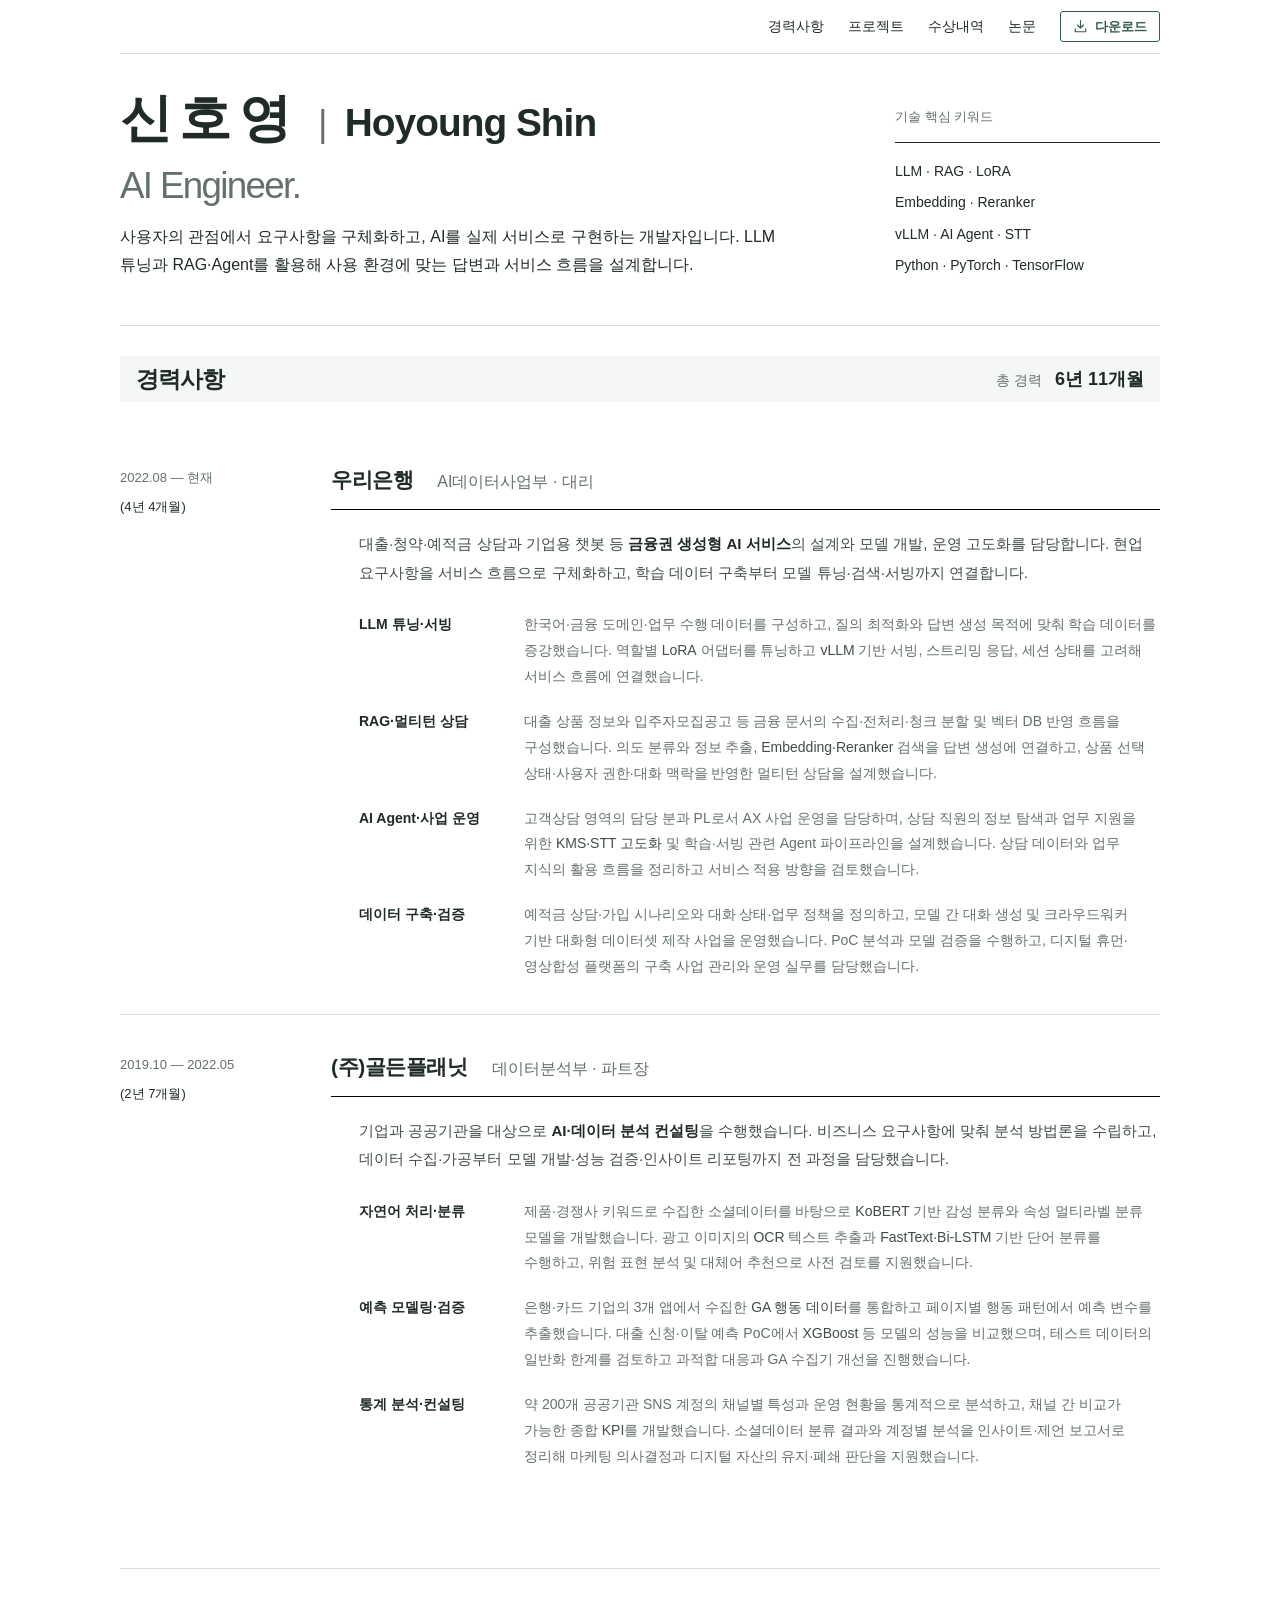
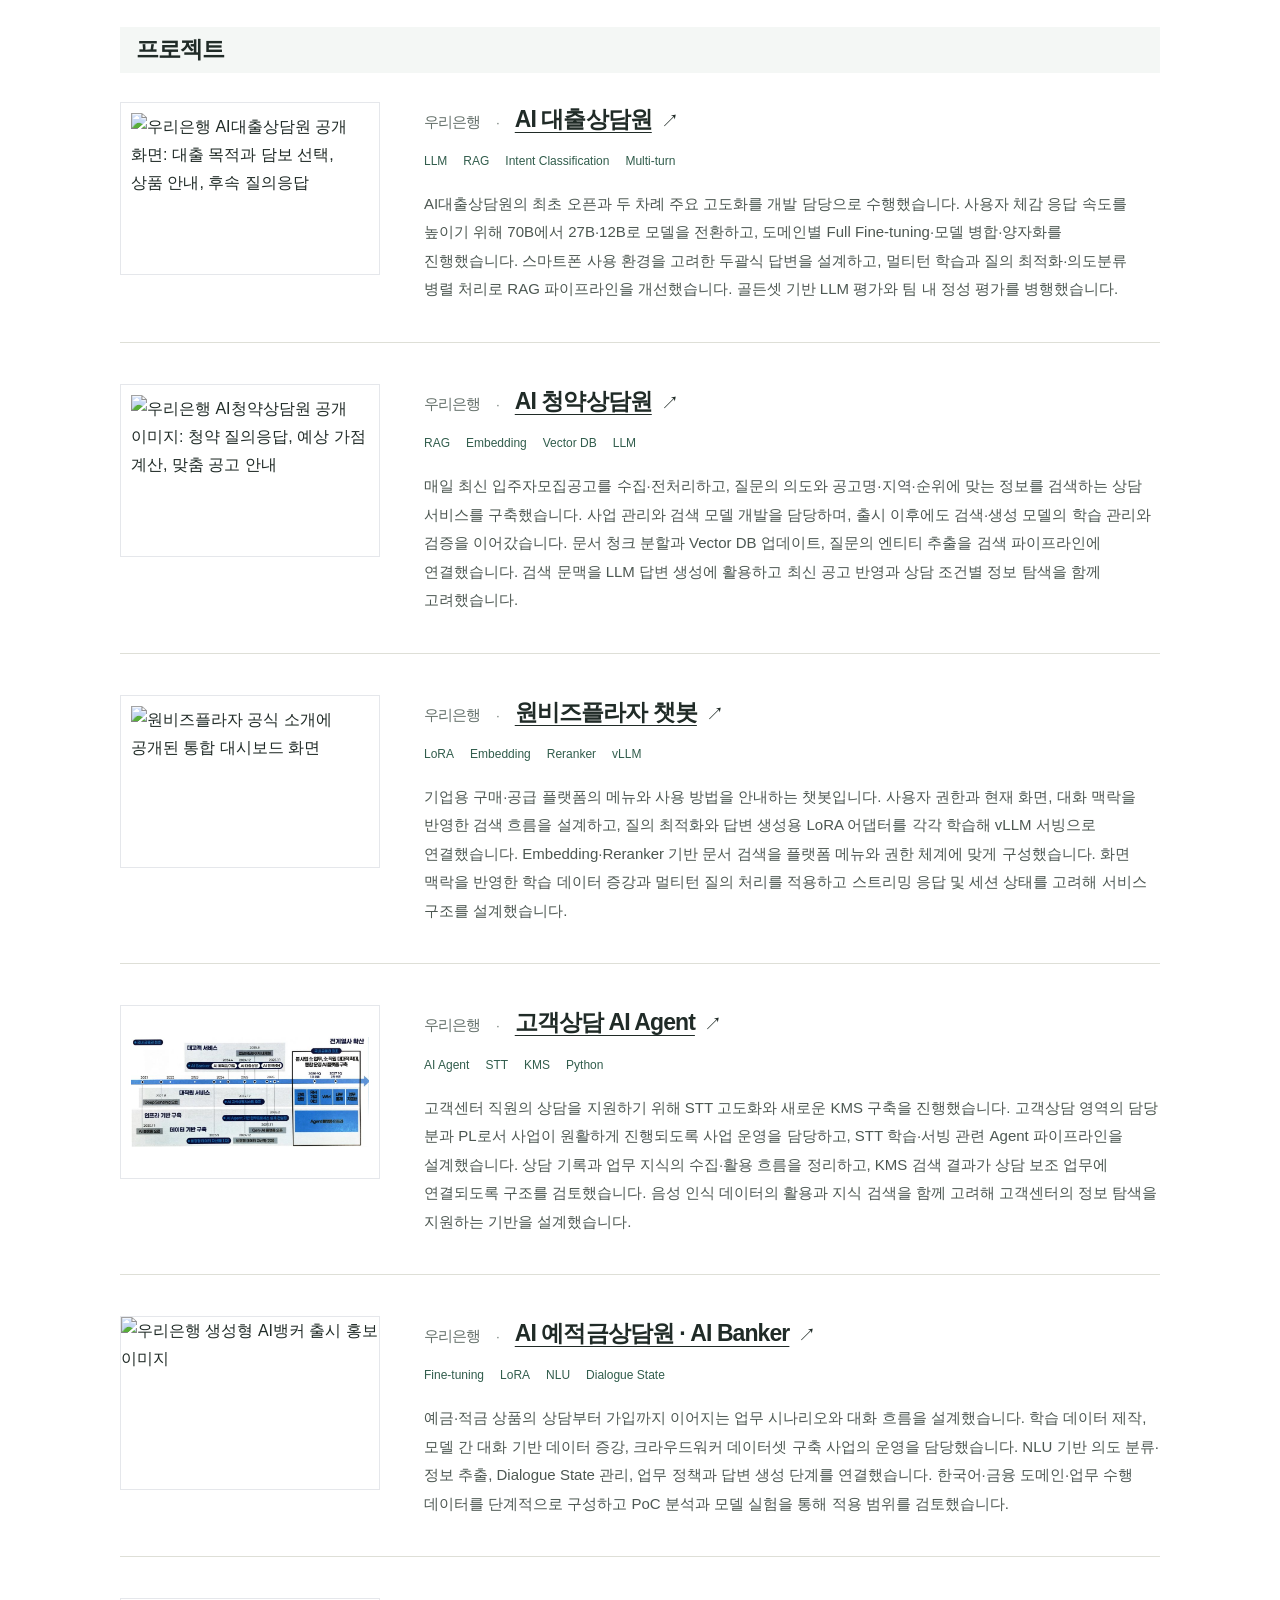
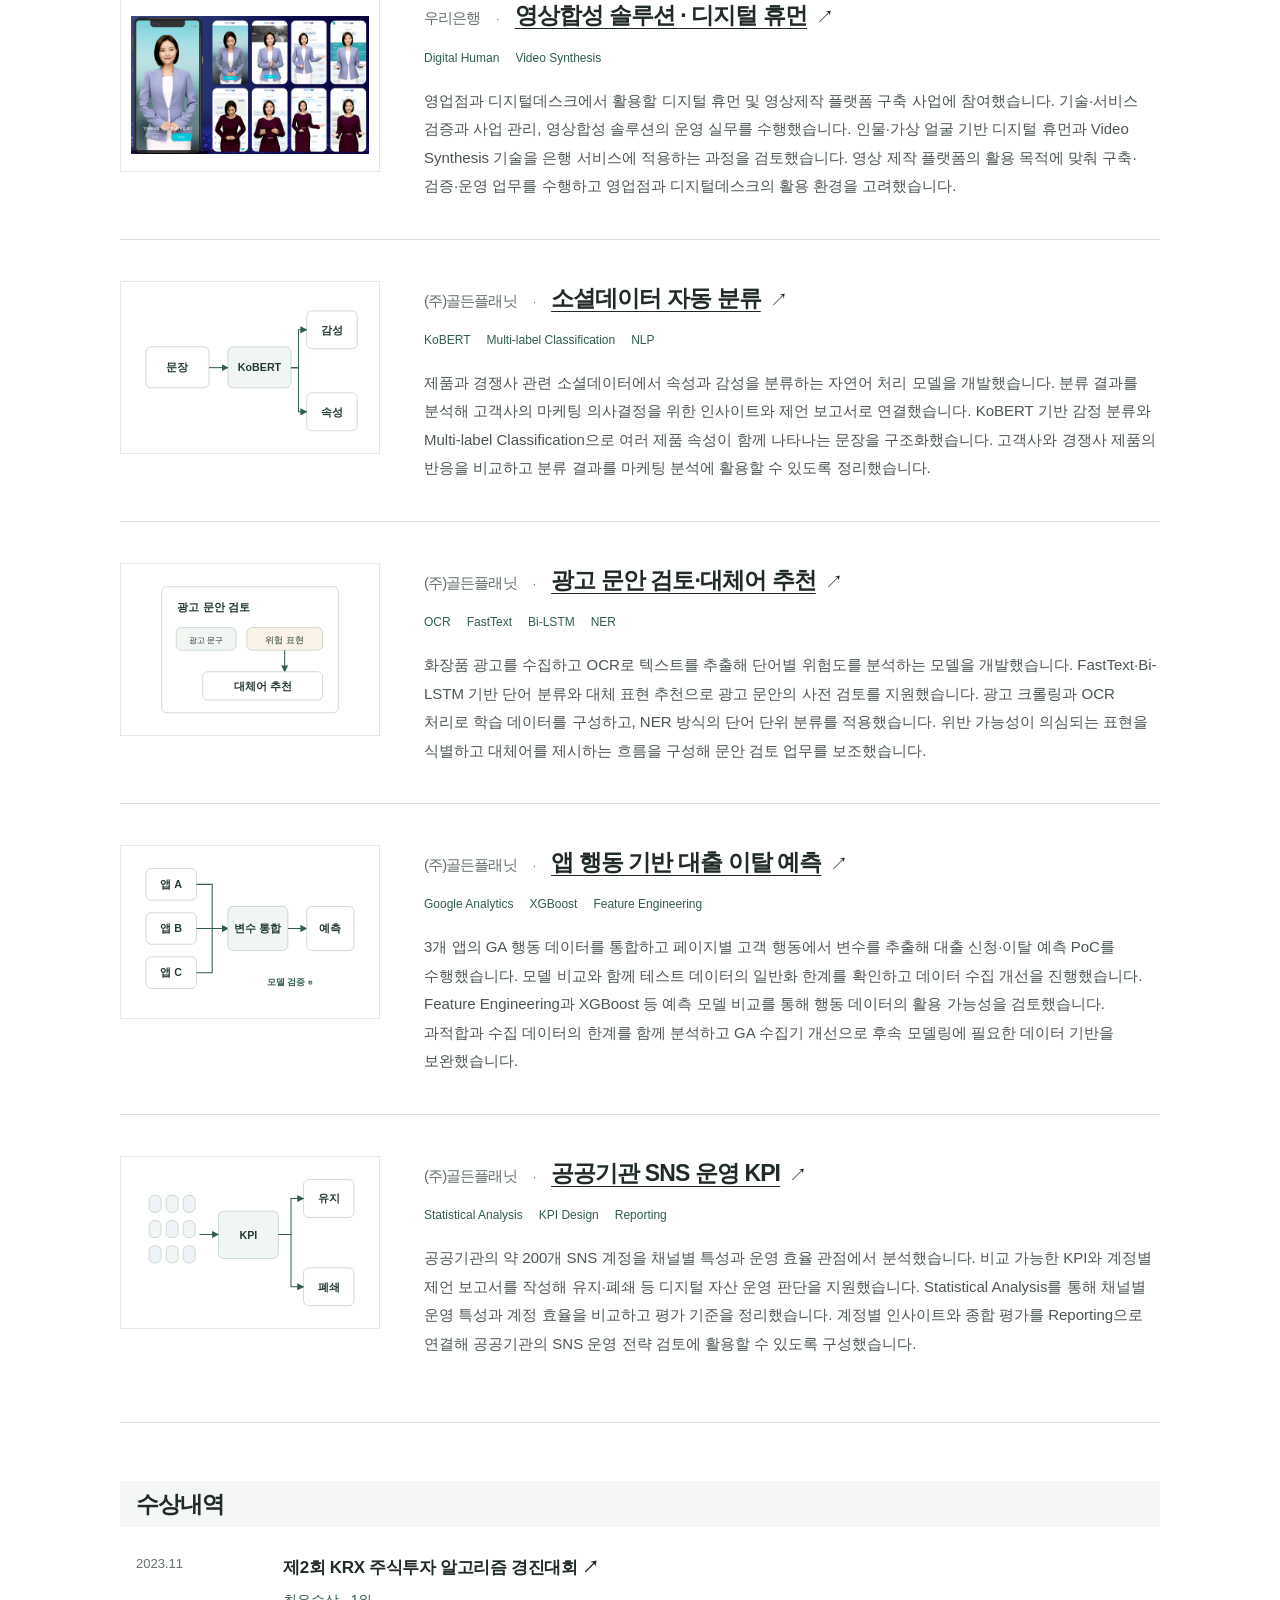
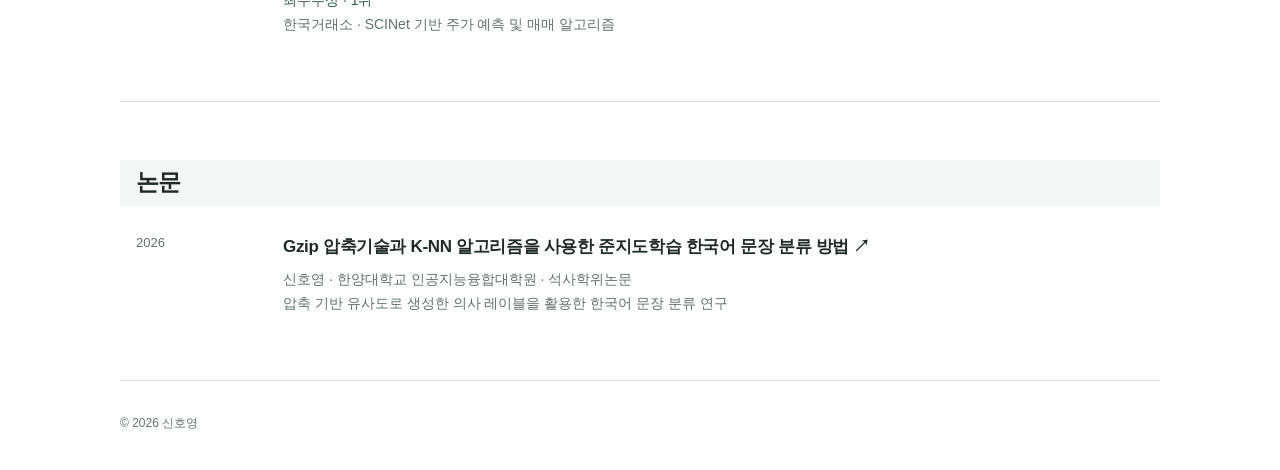
==== commit 82b39e84: "Update developer profile and flagship project summaries" ====
--- a/index.html
+++ b/index.html
@@ -1,3 +1,3 @@
-<!doctype html><html lang="ko"><head><meta charset="utf-8"><meta name="viewport" content="width=device-width, initial-scale=1"><meta name="description" content="신호영 — 금융 AI 서비스, LLM·RAG·AI Agent 프로젝트"><title>신호영 | Hoyoung Shin — AI Engineer</title><link rel="stylesheet" href="style.css?v=20261019-download-14"><link rel="icon" href="favicon.svg" type="image/svg+xml"></head><body><a class="skip" href="#main">본문으로</a><div class="wrap"><header class="site-header site-header-main"><nav aria-label="주요 메뉴"><a href="./#experience">경력사항</a><a href="./#projects">프로젝트</a><a href="./#awards">수상내역</a><a href="./#papers">논문</a><a class="portfolio-download" href="portfolio.pdf?v=20261019-digital-human-v7" download="신호영_포트폴리오_전체_2026-10-19.pdf" title="포트폴리오 전체 PDF 다운로드 · 14페이지 · 2026.10.19 기준"><svg viewBox="0 0 20 20" width="15" height="15" aria-hidden="true" focusable="false"><path d="M10 2v10m-4-4 4 4 4-4M3 13v4h14v-4" fill="none" stroke="currentColor" stroke-width="1.5" stroke-linecap="round" stroke-linejoin="round"/></svg><span>다운로드</span></a></nav></header><main class="portfolio-main" id="main"><section class="hero" aria-labelledby="name"><div><h1 id="name"><span class="name-label"><span class="name-ko">신호영</span><span class="name-separator">|</span><span class="name-en" lang="en">Hoyoung Shin</span></span><span class="role-label">AI Engineer.</span></h1></div><aside class="hero-aside" aria-label="기술 핵심 키워드"><p>기술 핵심 키워드</p><ul><li>LLM · RAG · LoRA</li><li>Embedding · Reranker</li><li>vLLM · AI Agent · STT</li><li>Python · PyTorch · TensorFlow</li></ul></aside></section><section class="section career-section" id="experience"><div class="section-head"><h2>경력사항</h2><p class="career-total">총 경력 <strong id="total-tenure">6년 9개월</strong></p></div><div class="career-list"><article class="timeline-item career-item"><div class="career-period"><span class="date">2022.08 — 현재 <span class="tenure" data-start="2022-08-01" data-end="">(4년 2개월)</span></span></div><div><div class="career-heading"><h3>우리은행</h3><p class="position">AI데이터사업부 · 대리</p></div><p class="career-summary">대출·청약·예적금 상담과 기업용 챗봇 등 <strong>금융권 생성형 AI 서비스</strong>의 설계와 모델 개발, 운영 고도화를 담당합니다. 현업 요구사항을 서비스 흐름으로 구체화하고, 학습 데이터 구축부터 모델 튜닝·검색·서빙까지 연결합니다.</p><ul class="career-points"><li><strong class="career-point-title">LLM 튜닝·서빙</strong><span>한국어·금융 도메인·업무 수행 데이터를 구성하고, 질의 최적화와 답변 생성 목적에 맞춰 학습 데이터를 증강했습니다. 역할별 <strong>LoRA</strong> 어댑터를 튜닝하고 <strong>vLLM</strong> 기반 서빙, 스트리밍 응답, 세션 상태를 고려해 서비스 흐름에 연결했습니다.</span></li><li><strong class="career-point-title">RAG·멀티턴 상담</strong><span>대출 상품 정보와 입주자모집공고 등 금융 문서의 수집·전처리·청크 분할 및 벡터 DB 반영 흐름을 구성했습니다. 의도 분류와 정보 추출, <strong>Embedding·Reranker</strong> 검색을 답변 생성에 연결하고, 상품 선택 상태·사용자 권한·대화 맥락을 반영한 멀티턴 상담을 설계했습니다.</span></li><li><strong class="career-point-title">AI Agent·사업 운영</strong><span>고객상담 영역의 AX 사업 관리를 담당하며, 상담 직원의 정보 탐색과 업무 지원을 위한 <strong>KMS·STT 고도화</strong> 및 학습·서빙 관련 Agent 파이프라인을 설계했습니다. 상담 데이터와 업무 지식의 활용 흐름을 정리하고 서비스 적용 방향을 검토했습니다.</span></li><li><strong class="career-point-title">데이터 구축·검증</strong><span>예적금 상담·가입 시나리오와 대화 상태·업무 정책을 정의하고, 모델 간 대화 생성 및 크라우드워커 기반 대화형 데이터셋 제작 사업을 운영했습니다. PoC 분석과 모델 검증을 수행하고, 디지털 휴먼·영상합성 플랫폼의 구축 사업 관리와 운영 실무를 담당했습니다.</span></li></ul></div></article><article class="timeline-item career-item"><div class="career-period"><span class="date">2019.10 — 2022.05 <span class="tenure" data-start="2019-10-01" data-end="2022-05-20">(2년 7개월)</span></span></div><div><div class="career-heading"><h3>(주)골든플래닛</h3><p class="position">데이터분석부 · 파트장</p></div><p class="career-summary">기업과 공공기관을 대상으로 <strong>AI·데이터 분석 컨설팅</strong>을 수행했습니다. 비즈니스 요구사항에 맞춰 분석 방법론을 수립하고, 데이터 수집·가공부터 모델 개발·성능 검증·인사이트 리포팅까지 전 과정을 담당했습니다.</p><ul class="career-points"><li><strong class="career-point-title">자연어 처리·분류</strong><span>제품·경쟁사 키워드로 수집한 소셜데이터를 바탕으로 <strong>KoBERT</strong> 기반 감성 분류와 속성 멀티라벨 분류 모델을 개발했습니다. 광고 이미지의 <strong>OCR</strong> 텍스트 추출과 <strong>FastText·Bi-LSTM</strong> 기반 단어 분류를 수행하고, 위험 표현 분석 및 대체어 추천으로 사전 검토를 지원했습니다.</span></li><li><strong class="career-point-title">예측 모델링·검증</strong><span>은행·카드 기업의 3개 앱에서 수집한 <strong>GA 행동 데이터</strong>를 통합하고 페이지별 행동 패턴에서 예측 변수를 추출했습니다. 대출 신청·이탈 예측 PoC에서 <strong>XGBoost</strong> 등 모델의 성능을 비교했으며, 테스트 데이터의 일반화 한계를 검토하고 과적합 대응과 GA 수집기 개선을 진행했습니다.</span></li><li><strong class="career-point-title">통계 분석·컨설팅</strong><span>약 200개 공공기관 SNS 계정의 채널별 특성과 운영 현황을 통계적으로 분석하고, 채널 간 비교가 가능한 종합 <strong>KPI</strong>를 개발했습니다. 소셜데이터 분류 결과와 계정별 분석을 인사이트·제언 보고서로 정리해 마케팅 의사결정과 디지털 자산의 유지·폐쇄 판단을 지원했습니다.</span></li></ul></div></article></div></section><section class="section" id="projects"><div class="section-head"><h2>프로젝트</h2></div><article class="project"><a class="project-thumbnail" href="project-agent.html" aria-label="AI 대출상담원 상세 보기"><div class="project-art project-art-image thumb-project-agent"><img src="https://m.betanews.net/data/beta/image/2025/12/26/beta20251226000050.png" alt="우리은행 AI대출상담원 공개 화면: 대출 목적과 담보 선택, 상품 안내, 후속 질의응답" loading="lazy" referrerpolicy="no-referrer"></div></a><div><h3><a href="project-agent.html"><span class="project-company">우리은행</span><span class="project-title-separator" aria-hidden="true">·</span><span class="project-title-link"><span class="project-title-text">AI 대출상담원</span><span class="arrow" aria-hidden="true">↗</span></span></a></h3><div class="stack"><span>LLM</span><span>RAG</span><span>Intent Classification</span><span>Multi-turn</span></div><p class="summary">대출 상품과 일반 금융 지식을 구분하고, 고객의 의도와 상품 선택 상태에 따라 검색·답변 흐름을 설계했습니다. 첫 출시 단계부터 서비스 구조와 전용 모델 학습을 맡아 멀티턴 상담, 대화 이어가기, 상품 범위 확대를 지속적으로 고도화했습니다. 의도 분류와 용도·담보 정보 추출, 상품 정보 기반 질의 정제를 적용해 상담 분기를 구성했습니다. 상품 선택 여부에 따른 검색 범위와 대화 상태를 관리하며 금융 업무 제약을 상담 흐름에 반영했습니다.</p></div></article><article class="project"><a class="project-thumbnail" href="project-search.html" aria-label="AI 청약상담원 상세 보기"><div class="project-art project-art-image thumb-project-search"><img src="https://img1.newsis.com/2025/11/24/NISI20251124_0002000662_web.jpg" alt="우리은행 AI청약상담원 공개 이미지: 청약 질의응답, 예상 가점 계산, 맞춤 공고 안내" loading="lazy" referrerpolicy="no-referrer"></div></a><div><h3><a href="project-search.html"><span class="project-company">우리은행</span><span class="project-title-separator" aria-hidden="true">·</span><span class="project-title-link"><span class="project-title-text">AI 청약상담원</span><span class="arrow" aria-hidden="true">↗</span></span></a></h3><div class="stack"><span>RAG</span><span>Embedding</span><span>Vector DB</span><span>LLM</span></div><p class="summary">매일 최신 입주자모집공고를 수집·전처리하고, 질문의 의도와 공고명·지역·순위에 맞는 정보를 검색하는 상담 서비스를 구축했습니다. 사업 관리와 검색 모델 개발을 담당하며, 출시 이후에도 검색·생성 모델의 학습 관리와 검증을 이어갔습니다. 문서 청크 분할과 Vector DB 업데이트, 질문의 엔티티 추출을 검색 파이프라인에 연결했습니다. 검색 문맥을 LLM 답변 생성에 활용하고 최신 공고 반영과 상담 조건별 정보 탐색을 함께 고려했습니다.</p></div></article><article class="project"><a class="project-thumbnail" href="project-wonbiz.html" aria-label="원비즈플라자 챗봇 상세 보기"><div class="project-art project-art-image thumb-project-wonbiz"><img src="https://www.wonbizplaza.com/assets/img/main/img_function1.png?bust=1792055400629" alt="원비즈플라자 공식 소개에 공개된 통합 대시보드 화면" loading="lazy" referrerpolicy="no-referrer"></div></a><div><h3><a href="project-wonbiz.html"><span class="project-company">우리은행</span><span class="project-title-separator" aria-hidden="true">·</span><span class="project-title-link"><span class="project-title-text">원비즈플라자 챗봇</span><span class="arrow" aria-hidden="true">↗</span></span></a></h3><div class="stack"><span>LoRA</span><span>Embedding</span><span>Reranker</span><span>vLLM</span></div><p class="summary">기업용 구매·공급 플랫폼의 메뉴와 사용 방법을 안내하는 챗봇입니다. 사용자 권한과 현재 화면, 대화 맥락을 반영한 검색 흐름을 설계하고, 질의 최적화와 답변 생성용 LoRA 어댑터를 각각 학습해 vLLM 서빙으로 연결했습니다. Embedding·Reranker 기반 문서 검색을 플랫폼 메뉴와 권한 체계에 맞게 구성했습니다. 화면 맥락을 반영한 학습 데이터 증강과 멀티턴 질의 처리를 적용하고 스트리밍 응답 및 세션 상태를 고려해 서비스 구조를 설계했습니다.</p></div></article><article class="project"><a class="project-thumbnail" href="project-customer-agent.html?v=20261019-rfp-v6" aria-label="고객상담 AI Agent 상세 보기"><div class="project-art project-art-image"><img src="assets/customer-agent-roadmap.png" alt="우리은행 AI Agent 추진 로드맵: 대고객·대직원 서비스와 데이터 기반 구축, 전계열사 확산" loading="lazy" width="800" height="369"></div></a><div><h3><a href="project-customer-agent.html?v=20261019-rfp-v6"><span class="project-company">우리은행</span><span class="project-title-separator" aria-hidden="true">·</span><span class="project-title-link"><span class="project-title-text">고객상담 AI Agent</span><span class="arrow" aria-hidden="true">↗</span></span></a></h3><div class="stack"><span>AI Agent</span><span>STT</span><span>KMS</span><span>Python</span></div><p class="summary">고객센터 직원의 상담을 지원하기 위해 STT 고도화와 새로운 KMS 구축을 진행했습니다. 고객상담 영역의 AX 사업 관리와 STT 학습·서빙 관련 Agent 파이프라인 설계를 담당했습니다. 상담 기록과 업무 지식의 수집·활용 흐름을 정리하고, KMS 검색 결과가 상담 보조 업무에 연결되도록 구조를 검토했습니다. 음성 인식 데이터의 활용과 지식 검색을 함께 고려해 고객센터의 정보 탐색을 지원하는 기반을 설계했습니다.</p></div></article><article class="project"><a class="project-thumbnail" href="project-banker.html" aria-label="AI 예적금상담원 · AI Banker 상세 보기"><div class="project-art project-art-image thumb-project-banker"><img src="https://thumb.mt.co.kr/cdn-cgi/image/w%3D1200%2Ch%3D1698%2Cfit%3Dcover%2Cbg%3Dwhilte%2Cf%3Dauto%2Cquality%3Dhigh%2Csharpen%3D2%2Cg%3Dface/21/2024/04/2024040516181926824_1.jpg" alt="우리은행 생성형 AI뱅커 출시 홍보 이미지" loading="lazy" referrerpolicy="no-referrer"></div></a><div><h3><a href="project-banker.html"><span class="project-company">우리은행</span><span class="project-title-separator" aria-hidden="true">·</span><span class="project-title-link"><span class="project-title-text">AI 예적금상담원 · AI Banker</span><span class="arrow" aria-hidden="true">↗</span></span></a></h3><div class="stack"><span>Fine-tuning</span><span>LoRA</span><span>NLU</span><span>Dialogue State</span></div><p class="summary">예금·적금 상품의 상담부터 가입까지 이어지는 업무 시나리오와 대화 흐름을 설계했습니다. 학습 데이터 제작, 모델 간 대화 기반 데이터 증강, 크라우드워커 데이터셋 구축 사업의 운영을 담당했습니다. NLU 기반 의도 분류·정보 추출, Dialogue State 관리, 업무 정책과 답변 생성 단계를 연결했습니다. 한국어·금융 도메인·업무 수행 데이터를 단계적으로 구성하고 PoC 분석과 모델 실험을 통해 적용 범위를 검토했습니다.</p></div></article><article class="project"><a class="project-thumbnail" href="project-digital-human.html?v=20261019-digital-human-v7" aria-label="영상합성 솔루션 · 디지털 휴먼 상세 보기"><div class="project-art project-art-image"><img src="assets/digital-human-mobile.png" alt="모바일 뱅킹 AI 휴먼 참고 사례: 세로형 화면과 다양한 의상·제스처" loading="lazy" width="1225" height="708"></div></a><div><h3><a href="project-digital-human.html?v=20261019-digital-human-v7"><span class="project-company">우리은행</span><span class="project-title-separator" aria-hidden="true">·</span><span class="project-title-link"><span class="project-title-text">영상합성 솔루션 · 디지털 휴먼</span><span class="arrow" aria-hidden="true">↗</span></span></a></h3><div class="stack"><span>Digital Human</span><span>Video Synthesis</span></div><p class="summary">영업점과 디지털데스크에서 활용할 디지털 휴먼 및 영상제작 플랫폼 구축 사업에 참여했습니다. 기술·서비스 검증과 사업 관리, 영상합성 솔루션의 운영 실무를 수행했습니다. 인물·가상 얼굴 기반 디지털 휴먼과 Video Synthesis 기술을 은행 서비스에 적용하는 과정을 검토했습니다. 영상 제작 플랫폼의 활용 목적에 맞춰 구축·검증·운영 업무를 수행하고 영업점과 디지털데스크의 활용 환경을 고려했습니다.</p></div></article><article class="project"><a class="project-thumbnail" href="project-vision.html" aria-label="소셜데이터 자동 분류 상세 보기"><div class="project-art project-art-custom" aria-hidden="true"><svg xmlns="http://www.w3.org/2000/svg" viewBox="0 0 360 240" role="img" aria-label="프로젝트 시각 요약" style="font-family:-apple-system,BlinkMacSystemFont,Apple SD Gothic Neo,Malgun Gothic,sans-serif"><title>프로젝트 시각 요약</title><defs><marker id="project-vision-thumb-arrow" viewBox="0 0 10 10" refX="9" refY="5" markerWidth="7" markerHeight="7" orient="auto-start-reverse"><path d="M0 0 L10 5 L0 10 Z" fill="#315d4c"/></marker></defs><rect x="15" y="87" width="100" height="65" rx="8" fill="white" stroke="#b6c7be"/><text x="65.0" y="125.5" fill="#243b32" font-size="17" font-weight="600" text-anchor="middle">문장</text><rect x="145" y="87" width="100" height="65" rx="8" fill="#f1f6f3" stroke="#b6c7be"/><text x="195.0" y="125.5" fill="#243b32" font-size="17" font-weight="600" text-anchor="middle">KoBERT</text><polyline points="115,120 145,120" fill="none" stroke="#315d4c" stroke-width="1.6"  marker-end="url(#project-vision-thumb-arrow)"/><rect x="270" y="30" width="80" height="60" rx="8" fill="white" stroke="#b6c7be"/><text x="310.0" y="66.0" fill="#243b32" font-size="17" font-weight="600" text-anchor="middle">감성</text><rect x="270" y="160" width="80" height="60" rx="8" fill="white" stroke="#b6c7be"/><text x="310.0" y="196.0" fill="#243b32" font-size="17" font-weight="600" text-anchor="middle">속성</text><polyline points="245,120 257,120 257,60 270,60" fill="none" stroke="#315d4c" stroke-width="1.6"  marker-end="url(#project-vision-thumb-arrow)"/><polyline points="245,120 257,120 257,190 270,190" fill="none" stroke="#315d4c" stroke-width="1.6"  marker-end="url(#project-vision-thumb-arrow)"/></svg></div></a><div><h3><a href="project-vision.html"><span class="project-company">(주)골든플래닛</span><span class="project-title-separator" aria-hidden="true">·</span><span class="project-title-link"><span class="project-title-text">소셜데이터 자동 분류</span><span class="arrow" aria-hidden="true">↗</span></span></a></h3><div class="stack"><span>KoBERT</span><span>Multi-label Classification</span><span>NLP</span></div><p class="summary">제품과 경쟁사 관련 소셜데이터에서 속성과 감성을 분류하는 자연어 처리 모델을 개발했습니다. 분류 결과를 분석해 고객사의 마케팅 의사결정을 위한 인사이트와 제언 보고서로 연결했습니다. KoBERT 기반 감정 분류와 Multi-label Classification으로 여러 제품 속성이 함께 나타나는 문장을 구조화했습니다. 고객사와 경쟁사 제품의 반응을 비교하고 분류 결과를 마케팅 분석에 활용할 수 있도록 정리했습니다.</p></div></article><article class="project"><a class="project-thumbnail" href="project-ad-review.html" aria-label="광고 문안 검토·대체어 추천 상세 보기"><div class="project-art project-art-custom" aria-hidden="true"><svg xmlns="http://www.w3.org/2000/svg" viewBox="0 0 360 240" role="img" aria-label="프로젝트 시각 요약" style="font-family:-apple-system,BlinkMacSystemFont,Apple SD Gothic Neo,Malgun Gothic,sans-serif"><title>프로젝트 시각 요약</title><defs><marker id="project-ad-review-thumb-arrow" viewBox="0 0 10 10" refX="9" refY="5" markerWidth="7" markerHeight="7" orient="auto-start-reverse"><path d="M0 0 L10 5 L0 10 Z" fill="#315d4c"/></marker></defs><rect x="40" y="20" width="280" height="200" rx="8" fill="white" stroke="#b6c7be"/><text x="65" y="58" fill="#243b32" font-size="18" font-weight="600" text-anchor="start">광고 문안 검토</text><rect x="63" y="85" width="95" height="36" rx="8" fill="#f1f6f3" stroke="#b6c7be"/><text x="110" y="109" fill="#243b32" font-size="13" font-weight="400" text-anchor="middle">광고 문구</text><rect x="175" y="85" width="120" height="36" rx="8" fill="#fbf2e8" stroke="#b6c7be"/><text x="235" y="109" fill="#243b32" font-size="14" font-weight="400" text-anchor="middle">위험 표현</text><polyline points="235,121 235,155" fill="none" stroke="#315d4c" stroke-width="1.6"  marker-end="url(#project-ad-review-thumb-arrow)"/><rect x="105" y="155" width="190" height="45" rx="8" fill="white" stroke="#b6c7be"/><text x="200.0" y="183.5" fill="#243b32" font-size="17" font-weight="600" text-anchor="middle">대체어 추천</text></svg></div></a><div><h3><a href="project-ad-review.html"><span class="project-company">(주)골든플래닛</span><span class="project-title-separator" aria-hidden="true">·</span><span class="project-title-link"><span class="project-title-text">광고 문안 검토·대체어 추천</span><span class="arrow" aria-hidden="true">↗</span></span></a></h3><div class="stack"><span>OCR</span><span>FastText</span><span>Bi-LSTM</span><span>NER</span></div><p class="summary">화장품 광고를 수집하고 OCR로 텍스트를 추출해 단어별 위험도를 분석하는 모델을 개발했습니다. FastText·Bi-LSTM 기반 단어 분류와 대체 표현 추천으로 광고 문안의 사전 검토를 지원했습니다. 광고 크롤링과 OCR 처리로 학습 데이터를 구성하고, NER 방식의 단어 단위 분류를 적용했습니다. 위반 가능성이 의심되는 표현을 식별하고 대체어를 제시하는 흐름을 구성해 문안 검토 업무를 보조했습니다.</p></div></article><article class="project"><a class="project-thumbnail" href="project-churn.html" aria-label="앱 행동 기반 대출 이탈 예측 상세 보기"><div class="project-art project-art-custom" aria-hidden="true"><svg xmlns="http://www.w3.org/2000/svg" viewBox="0 0 360 240" role="img" aria-label="프로젝트 시각 요약" style="font-family:-apple-system,BlinkMacSystemFont,Apple SD Gothic Neo,Malgun Gothic,sans-serif"><title>프로젝트 시각 요약</title><defs><marker id="project-churn-thumb-arrow" viewBox="0 0 10 10" refX="9" refY="5" markerWidth="7" markerHeight="7" orient="auto-start-reverse"><path d="M0 0 L10 5 L0 10 Z" fill="#315d4c"/></marker></defs><rect x="15" y="20" width="80" height="50" rx="8" fill="white" stroke="#b6c7be"/><text x="55.0" y="51.0" fill="#243b32" font-size="17" font-weight="600" text-anchor="middle">앱 A</text><polyline points="95,45 120,45 120,115 145,115" fill="none" stroke="#315d4c" stroke-width="1.6"  marker-end="url(#project-churn-thumb-arrow)"/><rect x="15" y="90" width="80" height="50" rx="8" fill="white" stroke="#b6c7be"/><text x="55.0" y="121.0" fill="#243b32" font-size="17" font-weight="600" text-anchor="middle">앱 B</text><polyline points="95,115 120,115 120,115 145,115" fill="none" stroke="#315d4c" stroke-width="1.6"  marker-end="url(#project-churn-thumb-arrow)"/><rect x="15" y="160" width="80" height="50" rx="8" fill="white" stroke="#b6c7be"/><text x="55.0" y="191.0" fill="#243b32" font-size="17" font-weight="600" text-anchor="middle">앱 C</text><polyline points="95,185 120,185 120,115 145,115" fill="none" stroke="#315d4c" stroke-width="1.6"  marker-end="url(#project-churn-thumb-arrow)"/><rect x="145" y="80" width="95" height="70" rx="8" fill="#f1f6f3" stroke="#b6c7be"/><text x="192.5" y="121.0" fill="#243b32" font-size="17" font-weight="600" text-anchor="middle">변수 통합</text><polyline points="240,115 270,115" fill="none" stroke="#315d4c" stroke-width="1.6"  marker-end="url(#project-churn-thumb-arrow)"/><rect x="270" y="80" width="75" height="70" rx="8" fill="white" stroke="#b6c7be"/><text x="307.5" y="121.0" fill="#243b32" font-size="17" font-weight="600" text-anchor="middle">예측</text><text x="242" y="205" fill="#315d4c" font-size="14" font-weight="600" text-anchor="middle">모델 검증 ↻</text></svg></div></a><div><h3><a href="project-churn.html"><span class="project-company">(주)골든플래닛</span><span class="project-title-separator" aria-hidden="true">·</span><span class="project-title-link"><span class="project-title-text">앱 행동 기반 대출 이탈 예측</span><span class="arrow" aria-hidden="true">↗</span></span></a></h3><div class="stack"><span>Google Analytics</span><span>XGBoost</span><span>Feature Engineering</span></div><p class="summary">3개 앱의 GA 행동 데이터를 통합하고 페이지별 고객 행동에서 변수를 추출해 대출 신청·이탈 예측 PoC를 수행했습니다. 모델 비교와 함께 테스트 데이터의 일반화 한계를 확인하고 데이터 수집 개선을 진행했습니다. Feature Engineering과 XGBoost 등 예측 모델 비교를 통해 행동 데이터의 활용 가능성을 검토했습니다. 과적합과 수집 데이터의 한계를 함께 분석하고 GA 수집기 개선으로 후속 모델링에 필요한 데이터 기반을 보완했습니다.</p></div></article><article class="project"><a class="project-thumbnail" href="project-sns-kpi.html" aria-label="공공기관 SNS 운영 KPI 상세 보기"><div class="project-art project-art-custom" aria-hidden="true"><svg xmlns="http://www.w3.org/2000/svg" viewBox="0 0 360 240" role="img" aria-label="프로젝트 시각 요약" style="font-family:-apple-system,BlinkMacSystemFont,Apple SD Gothic Neo,Malgun Gothic,sans-serif"><title>프로젝트 시각 요약</title><defs><marker id="project-sns-kpi-thumb-arrow" viewBox="0 0 10 10" refX="9" refY="5" markerWidth="7" markerHeight="7" orient="auto-start-reverse"><path d="M0 0 L10 5 L0 10 Z" fill="#315d4c"/></marker></defs><rect x="20" y="45" width="19" height="27" rx="8" fill="#edf3f7" stroke="#b6c7be"/><rect x="47" y="45" width="19" height="27" rx="8" fill="#f1f6f3" stroke="#b6c7be"/><rect x="74" y="45" width="19" height="27" rx="8" fill="#edf3f7" stroke="#b6c7be"/><rect x="20" y="85" width="19" height="27" rx="8" fill="#f1f6f3" stroke="#b6c7be"/><rect x="47" y="85" width="19" height="27" rx="8" fill="#edf3f7" stroke="#b6c7be"/><rect x="74" y="85" width="19" height="27" rx="8" fill="#f1f6f3" stroke="#b6c7be"/><rect x="20" y="125" width="19" height="27" rx="8" fill="#edf3f7" stroke="#b6c7be"/><rect x="47" y="125" width="19" height="27" rx="8" fill="#f1f6f3" stroke="#b6c7be"/><rect x="74" y="125" width="19" height="27" rx="8" fill="#edf3f7" stroke="#b6c7be"/><rect x="130" y="70" width="95" height="75" rx="8" fill="#f1f6f3" stroke="#b6c7be"/><text x="177.5" y="113.5" fill="#243b32" font-size="17" font-weight="600" text-anchor="middle">KPI</text><polyline points="100,107 130,107" fill="none" stroke="#315d4c" stroke-width="1.6"  marker-end="url(#project-sns-kpi-thumb-arrow)"/><rect x="265" y="20" width="80" height="60" rx="8" fill="white" stroke="#b6c7be"/><text x="305.0" y="56.0" fill="#243b32" font-size="17" font-weight="600" text-anchor="middle">유지</text><rect x="265" y="160" width="80" height="60" rx="8" fill="white" stroke="#b6c7be"/><text x="305.0" y="196.0" fill="#243b32" font-size="17" font-weight="600" text-anchor="middle">폐쇄</text><polyline points="225,107 245,107 245,50 265,50" fill="none" stroke="#315d4c" stroke-width="1.6"  marker-end="url(#project-sns-kpi-thumb-arrow)"/><polyline points="225,107 245,107 245,190 265,190" fill="none" stroke="#315d4c" stroke-width="1.6"  marker-end="url(#project-sns-kpi-thumb-arrow)"/></svg></div></a><div><h3><a href="project-sns-kpi.html"><span class="project-company">(주)골든플래닛</span><span class="project-title-separator" aria-hidden="true">·</span><span class="project-title-link"><span class="project-title-text">공공기관 SNS 운영 KPI</span><span class="arrow" aria-hidden="true">↗</span></span></a></h3><div class="stack"><span>Statistical Analysis</span><span>KPI Design</span><span>Reporting</span></div><p class="summary">공공기관의 약 200개 SNS 계정을 채널별 특성과 운영 효율 관점에서 분석했습니다. 비교 가능한 KPI와 계정별 제언 보고서를 작성해 유지·폐쇄 등 디지털 자산 운영 판단을 지원했습니다. Statistical Analysis를 통해 채널별 운영 특성과 계정 효율을 비교하고 평가 기준을 정리했습니다. 계정별 인사이트와 종합 평가를 Reporting으로 연결해 공공기관의 SNS 운영 전략 검토에 활용할 수 있도록 구성했습니다.</p></div></article></section><section class="section section-list" id="awards"><div class="section-head"><h2>수상내역</h2></div><div class="section-body"><article class="timeline-item"><span class="date">2023.11</span><div><h3><a href="project-krx.html">제2회 KRX 주식투자 알고리즘 경진대회 ↗</a></h3><p class="award-result">최우수상 · 1위</p><p>한국거래소 · SCINet 기반 주가 예측 및 매매 알고리즘</p></div></article></div></section><section class="section section-list" id="papers"><div class="section-head"><h2>논문</h2></div><div class="section-body"><article class="timeline-item"><span class="date">2026</span><div><h3><a href="research.html?v=20261019-figures-v5">Gzip 압축기술과 K-NN 알고리즘을 사용한 준지도학습 한국어 문장 분류 방법 ↗</a></h3><p>신호영 · 한양대학교 인공지능융합대학원 · 석사학위논문</p><p>압축 기반 유사도로 생성한 의사 레이블을 활용한 한국어 문장 분류 연구</p></div></article></div></section></main><script>
+<!doctype html><html lang="ko"><head><meta charset="utf-8"><meta name="viewport" content="width=device-width, initial-scale=1"><meta name="description" content="신호영 — 금융 AI 서비스, LLM·RAG·AI Agent 프로젝트"><title>신호영 | Hoyoung Shin — AI Engineer</title><link rel="stylesheet" href="style.css?v=20261019-download-14"><link rel="icon" href="favicon.svg" type="image/svg+xml"></head><body><a class="skip" href="#main">본문으로</a><div class="wrap"><header class="site-header site-header-main"><nav aria-label="주요 메뉴"><a href="./#experience">경력사항</a><a href="./#projects">프로젝트</a><a href="./#awards">수상내역</a><a href="./#papers">논문</a><a class="portfolio-download" href="portfolio.pdf?v=20261019-digital-human-v8" download="신호영_포트폴리오_전체_2026-10-19.pdf" title="포트폴리오 전체 PDF 다운로드 · 14페이지 · 2026.10.19 기준"><svg viewBox="0 0 20 20" width="15" height="15" aria-hidden="true" focusable="false"><path d="M10 2v10m-4-4 4 4 4-4M3 13v4h14v-4" fill="none" stroke="currentColor" stroke-width="1.5" stroke-linecap="round" stroke-linejoin="round"/></svg><span>다운로드</span></a></nav></header><main class="portfolio-main" id="main"><section class="hero" aria-labelledby="name"><div><h1 id="name"><span class="name-label"><span class="name-ko">신호영</span><span class="name-separator">|</span><span class="name-en" lang="en">Hoyoung Shin</span></span><span class="role-label">AI Engineer.</span></h1><p class="summary">사용자의 관점에서 요구사항을 구체화하고, AI를 실제 서비스로 구현하는 개발자입니다. LLM 튜닝과 RAG·Agent를 활용해 사용 환경에 맞는 답변과 서비스 흐름을 설계합니다.</p></div><aside class="hero-aside" aria-label="기술 핵심 키워드"><p>기술 핵심 키워드</p><ul><li>LLM · RAG · LoRA</li><li>Embedding · Reranker</li><li>vLLM · AI Agent · STT</li><li>Python · PyTorch · TensorFlow</li></ul></aside></section><section class="section career-section" id="experience"><div class="section-head"><h2>경력사항</h2><p class="career-total">총 경력 <strong id="total-tenure">6년 9개월</strong></p></div><div class="career-list"><article class="timeline-item career-item"><div class="career-period"><span class="date">2022.08 — 현재 <span class="tenure" data-start="2022-08-01" data-end="">(4년 2개월)</span></span></div><div><div class="career-heading"><h3>우리은행</h3><p class="position">AI데이터사업부 · 대리</p></div><p class="career-summary">대출·청약·예적금 상담과 기업용 챗봇 등 <strong>금융권 생성형 AI 서비스</strong>의 설계와 모델 개발, 운영 고도화를 담당합니다. 현업 요구사항을 서비스 흐름으로 구체화하고, 학습 데이터 구축부터 모델 튜닝·검색·서빙까지 연결합니다.</p><ul class="career-points"><li><strong class="career-point-title">LLM 튜닝·서빙</strong><span>한국어·금융 도메인·업무 수행 데이터를 구성하고, 질의 최적화와 답변 생성 목적에 맞춰 학습 데이터를 증강했습니다. 역할별 <strong>LoRA</strong> 어댑터를 튜닝하고 <strong>vLLM</strong> 기반 서빙, 스트리밍 응답, 세션 상태를 고려해 서비스 흐름에 연결했습니다.</span></li><li><strong class="career-point-title">RAG·멀티턴 상담</strong><span>대출 상품 정보와 입주자모집공고 등 금융 문서의 수집·전처리·청크 분할 및 벡터 DB 반영 흐름을 구성했습니다. 의도 분류와 정보 추출, <strong>Embedding·Reranker</strong> 검색을 답변 생성에 연결하고, 상품 선택 상태·사용자 권한·대화 맥락을 반영한 멀티턴 상담을 설계했습니다.</span></li><li><strong class="career-point-title">AI Agent·사업 운영</strong><span>고객상담 영역의 담당 분과 PL로서 AX 사업 운영을 담당하며, 상담 직원의 정보 탐색과 업무 지원을 위한 <strong>KMS·STT 고도화</strong> 및 학습·서빙 관련 Agent 파이프라인을 설계했습니다. 상담 데이터와 업무 지식의 활용 흐름을 정리하고 서비스 적용 방향을 검토했습니다.</span></li><li><strong class="career-point-title">데이터 구축·검증</strong><span>예적금 상담·가입 시나리오와 대화 상태·업무 정책을 정의하고, 모델 간 대화 생성 및 크라우드워커 기반 대화형 데이터셋 제작 사업을 운영했습니다. PoC 분석과 모델 검증을 수행하고, 디지털 휴먼·영상합성 플랫폼의 구축 사업 관리와 운영 실무를 담당했습니다.</span></li></ul></div></article><article class="timeline-item career-item"><div class="career-period"><span class="date">2019.10 — 2022.05 <span class="tenure" data-start="2019-10-01" data-end="2022-05-20">(2년 7개월)</span></span></div><div><div class="career-heading"><h3>(주)골든플래닛</h3><p class="position">데이터분석부 · 파트장</p></div><p class="career-summary">기업과 공공기관을 대상으로 <strong>AI·데이터 분석 컨설팅</strong>을 수행했습니다. 비즈니스 요구사항에 맞춰 분석 방법론을 수립하고, 데이터 수집·가공부터 모델 개발·성능 검증·인사이트 리포팅까지 전 과정을 담당했습니다.</p><ul class="career-points"><li><strong class="career-point-title">자연어 처리·분류</strong><span>제품·경쟁사 키워드로 수집한 소셜데이터를 바탕으로 <strong>KoBERT</strong> 기반 감성 분류와 속성 멀티라벨 분류 모델을 개발했습니다. 광고 이미지의 <strong>OCR</strong> 텍스트 추출과 <strong>FastText·Bi-LSTM</strong> 기반 단어 분류를 수행하고, 위험 표현 분석 및 대체어 추천으로 사전 검토를 지원했습니다.</span></li><li><strong class="career-point-title">예측 모델링·검증</strong><span>은행·카드 기업의 3개 앱에서 수집한 <strong>GA 행동 데이터</strong>를 통합하고 페이지별 행동 패턴에서 예측 변수를 추출했습니다. 대출 신청·이탈 예측 PoC에서 <strong>XGBoost</strong> 등 모델의 성능을 비교했으며, 테스트 데이터의 일반화 한계를 검토하고 과적합 대응과 GA 수집기 개선을 진행했습니다.</span></li><li><strong class="career-point-title">통계 분석·컨설팅</strong><span>약 200개 공공기관 SNS 계정의 채널별 특성과 운영 현황을 통계적으로 분석하고, 채널 간 비교가 가능한 종합 <strong>KPI</strong>를 개발했습니다. 소셜데이터 분류 결과와 계정별 분석을 인사이트·제언 보고서로 정리해 마케팅 의사결정과 디지털 자산의 유지·폐쇄 판단을 지원했습니다.</span></li></ul></div></article></div></section><section class="section" id="projects"><div class="section-head"><h2>프로젝트</h2></div><article class="project"><a class="project-thumbnail" href="project-agent.html" aria-label="AI 대출상담원 상세 보기"><div class="project-art project-art-image thumb-project-agent"><img src="https://m.betanews.net/data/beta/image/2025/12/26/beta20251226000050.png" alt="우리은행 AI대출상담원 공개 화면: 대출 목적과 담보 선택, 상품 안내, 후속 질의응답" loading="lazy" referrerpolicy="no-referrer"></div></a><div><h3><a href="project-agent.html"><span class="project-company">우리은행</span><span class="project-title-separator" aria-hidden="true">·</span><span class="project-title-link"><span class="project-title-text">AI 대출상담원</span><span class="arrow" aria-hidden="true">↗</span></span></a></h3><div class="stack"><span>LLM</span><span>RAG</span><span>Intent Classification</span><span>Multi-turn</span></div><p class="summary">AI대출상담원의 최초 오픈과 두 차례 주요 고도화를 개발 담당으로 수행했습니다. 사용자 체감 응답 속도를 높이기 위해 70B에서 27B·12B로 모델을 전환하고, 도메인별 Full Fine-tuning·모델 병합·양자화를 진행했습니다. 스마트폰 사용 환경을 고려한 두괄식 답변을 설계하고, 멀티턴 학습과 질의 최적화·의도분류 병렬 처리로 RAG 파이프라인을 개선했습니다. 골든셋 기반 LLM 평가와 팀 내 정성 평가를 병행했습니다.</p></div></article><article class="project"><a class="project-thumbnail" href="project-search.html" aria-label="AI 청약상담원 상세 보기"><div class="project-art project-art-image thumb-project-search"><img src="https://img1.newsis.com/2025/11/24/NISI20251124_0002000662_web.jpg" alt="우리은행 AI청약상담원 공개 이미지: 청약 질의응답, 예상 가점 계산, 맞춤 공고 안내" loading="lazy" referrerpolicy="no-referrer"></div></a><div><h3><a href="project-search.html"><span class="project-company">우리은행</span><span class="project-title-separator" aria-hidden="true">·</span><span class="project-title-link"><span class="project-title-text">AI 청약상담원</span><span class="arrow" aria-hidden="true">↗</span></span></a></h3><div class="stack"><span>RAG</span><span>Embedding</span><span>Vector DB</span><span>LLM</span></div><p class="summary">매일 최신 입주자모집공고를 수집·전처리하고, 질문의 의도와 공고명·지역·순위에 맞는 정보를 검색하는 상담 서비스를 구축했습니다. 사업 관리와 검색 모델 개발을 담당하며, 출시 이후에도 검색·생성 모델의 학습 관리와 검증을 이어갔습니다. 문서 청크 분할과 Vector DB 업데이트, 질문의 엔티티 추출을 검색 파이프라인에 연결했습니다. 검색 문맥을 LLM 답변 생성에 활용하고 최신 공고 반영과 상담 조건별 정보 탐색을 함께 고려했습니다.</p></div></article><article class="project"><a class="project-thumbnail" href="project-wonbiz.html" aria-label="원비즈플라자 챗봇 상세 보기"><div class="project-art project-art-image thumb-project-wonbiz"><img src="https://www.wonbizplaza.com/assets/img/main/img_function1.png?bust=1792055400629" alt="원비즈플라자 공식 소개에 공개된 통합 대시보드 화면" loading="lazy" referrerpolicy="no-referrer"></div></a><div><h3><a href="project-wonbiz.html"><span class="project-company">우리은행</span><span class="project-title-separator" aria-hidden="true">·</span><span class="project-title-link"><span class="project-title-text">원비즈플라자 챗봇</span><span class="arrow" aria-hidden="true">↗</span></span></a></h3><div class="stack"><span>LoRA</span><span>Embedding</span><span>Reranker</span><span>vLLM</span></div><p class="summary">기업용 구매·공급 플랫폼의 메뉴와 사용 방법을 안내하는 챗봇입니다. 사용자 권한과 현재 화면, 대화 맥락을 반영한 검색 흐름을 설계하고, 질의 최적화와 답변 생성용 LoRA 어댑터를 각각 학습해 vLLM 서빙으로 연결했습니다. Embedding·Reranker 기반 문서 검색을 플랫폼 메뉴와 권한 체계에 맞게 구성했습니다. 화면 맥락을 반영한 학습 데이터 증강과 멀티턴 질의 처리를 적용하고 스트리밍 응답 및 세션 상태를 고려해 서비스 구조를 설계했습니다.</p></div></article><article class="project"><a class="project-thumbnail" href="project-customer-agent.html?v=20261019-rfp-v6" aria-label="고객상담 AI Agent 상세 보기"><div class="project-art project-art-image"><img src="assets/customer-agent-roadmap.png" alt="우리은행 AI Agent 추진 로드맵: 대고객·대직원 서비스와 데이터 기반 구축, 전계열사 확산" loading="lazy" width="800" height="369"></div></a><div><h3><a href="project-customer-agent.html?v=20261019-rfp-v6"><span class="project-company">우리은행</span><span class="project-title-separator" aria-hidden="true">·</span><span class="project-title-link"><span class="project-title-text">고객상담 AI Agent</span><span class="arrow" aria-hidden="true">↗</span></span></a></h3><div class="stack"><span>AI Agent</span><span>STT</span><span>KMS</span><span>Python</span></div><p class="summary">고객센터 직원의 상담을 지원하기 위해 STT 고도화와 새로운 KMS 구축을 진행했습니다. 고객상담 영역의 담당 분과 PL로서 사업이 원활하게 진행되도록 사업 운영을 담당하고, STT 학습·서빙 관련 Agent 파이프라인을 설계했습니다. 상담 기록과 업무 지식의 수집·활용 흐름을 정리하고, KMS 검색 결과가 상담 보조 업무에 연결되도록 구조를 검토했습니다. 음성 인식 데이터의 활용과 지식 검색을 함께 고려해 고객센터의 정보 탐색을 지원하는 기반을 설계했습니다.</p></div></article><article class="project"><a class="project-thumbnail" href="project-banker.html" aria-label="AI 예적금상담원 · AI Banker 상세 보기"><div class="project-art project-art-image thumb-project-banker"><img src="https://thumb.mt.co.kr/cdn-cgi/image/w%3D1200%2Ch%3D1698%2Cfit%3Dcover%2Cbg%3Dwhilte%2Cf%3Dauto%2Cquality%3Dhigh%2Csharpen%3D2%2Cg%3Dface/21/2024/04/2024040516181926824_1.jpg" alt="우리은행 생성형 AI뱅커 출시 홍보 이미지" loading="lazy" referrerpolicy="no-referrer"></div></a><div><h3><a href="project-banker.html"><span class="project-company">우리은행</span><span class="project-title-separator" aria-hidden="true">·</span><span class="project-title-link"><span class="project-title-text">AI 예적금상담원 · AI Banker</span><span class="arrow" aria-hidden="true">↗</span></span></a></h3><div class="stack"><span>Fine-tuning</span><span>LoRA</span><span>NLU</span><span>Dialogue State</span></div><p class="summary">예금·적금 상품의 상담부터 가입까지 이어지는 업무 시나리오와 대화 흐름을 설계했습니다. 학습 데이터 제작, 모델 간 대화 기반 데이터 증강, 크라우드워커 데이터셋 구축 사업의 운영을 담당했습니다. NLU 기반 의도 분류·정보 추출, Dialogue State 관리, 업무 정책과 답변 생성 단계를 연결했습니다. 한국어·금융 도메인·업무 수행 데이터를 단계적으로 구성하고 PoC 분석과 모델 실험을 통해 적용 범위를 검토했습니다.</p></div></article><article class="project"><a class="project-thumbnail" href="project-digital-human.html?v=20261019-digital-human-v8" aria-label="영상합성 솔루션 · 디지털 휴먼 상세 보기"><div class="project-art project-art-image"><img src="assets/digital-human-mobile.png" alt="모바일 뱅킹 AI 휴먼 참고 사례: 세로형 화면과 다양한 의상·제스처" loading="lazy" width="1225" height="708"></div></a><div><h3><a href="project-digital-human.html?v=20261019-digital-human-v8"><span class="project-company">우리은행</span><span class="project-title-separator" aria-hidden="true">·</span><span class="project-title-link"><span class="project-title-text">영상합성 솔루션 · 디지털 휴먼</span><span class="arrow" aria-hidden="true">↗</span></span></a></h3><div class="stack"><span>Digital Human</span><span>Video Synthesis</span></div><p class="summary">영업점과 디지털데스크에서 활용할 디지털 휴먼 및 영상제작 플랫폼 구축 사업에 참여했습니다. 기술·서비스 검증과 사업 관리, 영상합성 솔루션의 운영 실무를 수행했습니다. 인물·가상 얼굴 기반 디지털 휴먼과 Video Synthesis 기술을 은행 서비스에 적용하는 과정을 검토했습니다. 영상 제작 플랫폼의 활용 목적에 맞춰 구축·검증·운영 업무를 수행하고 영업점과 디지털데스크의 활용 환경을 고려했습니다.</p></div></article><article class="project"><a class="project-thumbnail" href="project-vision.html" aria-label="소셜데이터 자동 분류 상세 보기"><div class="project-art project-art-custom" aria-hidden="true"><svg xmlns="http://www.w3.org/2000/svg" viewBox="0 0 360 240" role="img" aria-label="프로젝트 시각 요약" style="font-family:-apple-system,BlinkMacSystemFont,Apple SD Gothic Neo,Malgun Gothic,sans-serif"><title>프로젝트 시각 요약</title><defs><marker id="project-vision-thumb-arrow" viewBox="0 0 10 10" refX="9" refY="5" markerWidth="7" markerHeight="7" orient="auto-start-reverse"><path d="M0 0 L10 5 L0 10 Z" fill="#315d4c"/></marker></defs><rect x="15" y="87" width="100" height="65" rx="8" fill="white" stroke="#b6c7be"/><text x="65.0" y="125.5" fill="#243b32" font-size="17" font-weight="600" text-anchor="middle">문장</text><rect x="145" y="87" width="100" height="65" rx="8" fill="#f1f6f3" stroke="#b6c7be"/><text x="195.0" y="125.5" fill="#243b32" font-size="17" font-weight="600" text-anchor="middle">KoBERT</text><polyline points="115,120 145,120" fill="none" stroke="#315d4c" stroke-width="1.6"  marker-end="url(#project-vision-thumb-arrow)"/><rect x="270" y="30" width="80" height="60" rx="8" fill="white" stroke="#b6c7be"/><text x="310.0" y="66.0" fill="#243b32" font-size="17" font-weight="600" text-anchor="middle">감성</text><rect x="270" y="160" width="80" height="60" rx="8" fill="white" stroke="#b6c7be"/><text x="310.0" y="196.0" fill="#243b32" font-size="17" font-weight="600" text-anchor="middle">속성</text><polyline points="245,120 257,120 257,60 270,60" fill="none" stroke="#315d4c" stroke-width="1.6"  marker-end="url(#project-vision-thumb-arrow)"/><polyline points="245,120 257,120 257,190 270,190" fill="none" stroke="#315d4c" stroke-width="1.6"  marker-end="url(#project-vision-thumb-arrow)"/></svg></div></a><div><h3><a href="project-vision.html"><span class="project-company">(주)골든플래닛</span><span class="project-title-separator" aria-hidden="true">·</span><span class="project-title-link"><span class="project-title-text">소셜데이터 자동 분류</span><span class="arrow" aria-hidden="true">↗</span></span></a></h3><div class="stack"><span>KoBERT</span><span>Multi-label Classification</span><span>NLP</span></div><p class="summary">제품과 경쟁사 관련 소셜데이터에서 속성과 감성을 분류하는 자연어 처리 모델을 개발했습니다. 분류 결과를 분석해 고객사의 마케팅 의사결정을 위한 인사이트와 제언 보고서로 연결했습니다. KoBERT 기반 감정 분류와 Multi-label Classification으로 여러 제품 속성이 함께 나타나는 문장을 구조화했습니다. 고객사와 경쟁사 제품의 반응을 비교하고 분류 결과를 마케팅 분석에 활용할 수 있도록 정리했습니다.</p></div></article><article class="project"><a class="project-thumbnail" href="project-ad-review.html" aria-label="광고 문안 검토·대체어 추천 상세 보기"><div class="project-art project-art-custom" aria-hidden="true"><svg xmlns="http://www.w3.org/2000/svg" viewBox="0 0 360 240" role="img" aria-label="프로젝트 시각 요약" style="font-family:-apple-system,BlinkMacSystemFont,Apple SD Gothic Neo,Malgun Gothic,sans-serif"><title>프로젝트 시각 요약</title><defs><marker id="project-ad-review-thumb-arrow" viewBox="0 0 10 10" refX="9" refY="5" markerWidth="7" markerHeight="7" orient="auto-start-reverse"><path d="M0 0 L10 5 L0 10 Z" fill="#315d4c"/></marker></defs><rect x="40" y="20" width="280" height="200" rx="8" fill="white" stroke="#b6c7be"/><text x="65" y="58" fill="#243b32" font-size="18" font-weight="600" text-anchor="start">광고 문안 검토</text><rect x="63" y="85" width="95" height="36" rx="8" fill="#f1f6f3" stroke="#b6c7be"/><text x="110" y="109" fill="#243b32" font-size="13" font-weight="400" text-anchor="middle">광고 문구</text><rect x="175" y="85" width="120" height="36" rx="8" fill="#fbf2e8" stroke="#b6c7be"/><text x="235" y="109" fill="#243b32" font-size="14" font-weight="400" text-anchor="middle">위험 표현</text><polyline points="235,121 235,155" fill="none" stroke="#315d4c" stroke-width="1.6"  marker-end="url(#project-ad-review-thumb-arrow)"/><rect x="105" y="155" width="190" height="45" rx="8" fill="white" stroke="#b6c7be"/><text x="200.0" y="183.5" fill="#243b32" font-size="17" font-weight="600" text-anchor="middle">대체어 추천</text></svg></div></a><div><h3><a href="project-ad-review.html"><span class="project-company">(주)골든플래닛</span><span class="project-title-separator" aria-hidden="true">·</span><span class="project-title-link"><span class="project-title-text">광고 문안 검토·대체어 추천</span><span class="arrow" aria-hidden="true">↗</span></span></a></h3><div class="stack"><span>OCR</span><span>FastText</span><span>Bi-LSTM</span><span>NER</span></div><p class="summary">화장품 광고를 수집하고 OCR로 텍스트를 추출해 단어별 위험도를 분석하는 모델을 개발했습니다. FastText·Bi-LSTM 기반 단어 분류와 대체 표현 추천으로 광고 문안의 사전 검토를 지원했습니다. 광고 크롤링과 OCR 처리로 학습 데이터를 구성하고, NER 방식의 단어 단위 분류를 적용했습니다. 위반 가능성이 의심되는 표현을 식별하고 대체어를 제시하는 흐름을 구성해 문안 검토 업무를 보조했습니다.</p></div></article><article class="project"><a class="project-thumbnail" href="project-churn.html" aria-label="앱 행동 기반 대출 이탈 예측 상세 보기"><div class="project-art project-art-custom" aria-hidden="true"><svg xmlns="http://www.w3.org/2000/svg" viewBox="0 0 360 240" role="img" aria-label="프로젝트 시각 요약" style="font-family:-apple-system,BlinkMacSystemFont,Apple SD Gothic Neo,Malgun Gothic,sans-serif"><title>프로젝트 시각 요약</title><defs><marker id="project-churn-thumb-arrow" viewBox="0 0 10 10" refX="9" refY="5" markerWidth="7" markerHeight="7" orient="auto-start-reverse"><path d="M0 0 L10 5 L0 10 Z" fill="#315d4c"/></marker></defs><rect x="15" y="20" width="80" height="50" rx="8" fill="white" stroke="#b6c7be"/><text x="55.0" y="51.0" fill="#243b32" font-size="17" font-weight="600" text-anchor="middle">앱 A</text><polyline points="95,45 120,45 120,115 145,115" fill="none" stroke="#315d4c" stroke-width="1.6"  marker-end="url(#project-churn-thumb-arrow)"/><rect x="15" y="90" width="80" height="50" rx="8" fill="white" stroke="#b6c7be"/><text x="55.0" y="121.0" fill="#243b32" font-size="17" font-weight="600" text-anchor="middle">앱 B</text><polyline points="95,115 120,115 120,115 145,115" fill="none" stroke="#315d4c" stroke-width="1.6"  marker-end="url(#project-churn-thumb-arrow)"/><rect x="15" y="160" width="80" height="50" rx="8" fill="white" stroke="#b6c7be"/><text x="55.0" y="191.0" fill="#243b32" font-size="17" font-weight="600" text-anchor="middle">앱 C</text><polyline points="95,185 120,185 120,115 145,115" fill="none" stroke="#315d4c" stroke-width="1.6"  marker-end="url(#project-churn-thumb-arrow)"/><rect x="145" y="80" width="95" height="70" rx="8" fill="#f1f6f3" stroke="#b6c7be"/><text x="192.5" y="121.0" fill="#243b32" font-size="17" font-weight="600" text-anchor="middle">변수 통합</text><polyline points="240,115 270,115" fill="none" stroke="#315d4c" stroke-width="1.6"  marker-end="url(#project-churn-thumb-arrow)"/><rect x="270" y="80" width="75" height="70" rx="8" fill="white" stroke="#b6c7be"/><text x="307.5" y="121.0" fill="#243b32" font-size="17" font-weight="600" text-anchor="middle">예측</text><text x="242" y="205" fill="#315d4c" font-size="14" font-weight="600" text-anchor="middle">모델 검증 ↻</text></svg></div></a><div><h3><a href="project-churn.html"><span class="project-company">(주)골든플래닛</span><span class="project-title-separator" aria-hidden="true">·</span><span class="project-title-link"><span class="project-title-text">앱 행동 기반 대출 이탈 예측</span><span class="arrow" aria-hidden="true">↗</span></span></a></h3><div class="stack"><span>Google Analytics</span><span>XGBoost</span><span>Feature Engineering</span></div><p class="summary">3개 앱의 GA 행동 데이터를 통합하고 페이지별 고객 행동에서 변수를 추출해 대출 신청·이탈 예측 PoC를 수행했습니다. 모델 비교와 함께 테스트 데이터의 일반화 한계를 확인하고 데이터 수집 개선을 진행했습니다. Feature Engineering과 XGBoost 등 예측 모델 비교를 통해 행동 데이터의 활용 가능성을 검토했습니다. 과적합과 수집 데이터의 한계를 함께 분석하고 GA 수집기 개선으로 후속 모델링에 필요한 데이터 기반을 보완했습니다.</p></div></article><article class="project"><a class="project-thumbnail" href="project-sns-kpi.html" aria-label="공공기관 SNS 운영 KPI 상세 보기"><div class="project-art project-art-custom" aria-hidden="true"><svg xmlns="http://www.w3.org/2000/svg" viewBox="0 0 360 240" role="img" aria-label="프로젝트 시각 요약" style="font-family:-apple-system,BlinkMacSystemFont,Apple SD Gothic Neo,Malgun Gothic,sans-serif"><title>프로젝트 시각 요약</title><defs><marker id="project-sns-kpi-thumb-arrow" viewBox="0 0 10 10" refX="9" refY="5" markerWidth="7" markerHeight="7" orient="auto-start-reverse"><path d="M0 0 L10 5 L0 10 Z" fill="#315d4c"/></marker></defs><rect x="20" y="45" width="19" height="27" rx="8" fill="#edf3f7" stroke="#b6c7be"/><rect x="47" y="45" width="19" height="27" rx="8" fill="#f1f6f3" stroke="#b6c7be"/><rect x="74" y="45" width="19" height="27" rx="8" fill="#edf3f7" stroke="#b6c7be"/><rect x="20" y="85" width="19" height="27" rx="8" fill="#f1f6f3" stroke="#b6c7be"/><rect x="47" y="85" width="19" height="27" rx="8" fill="#edf3f7" stroke="#b6c7be"/><rect x="74" y="85" width="19" height="27" rx="8" fill="#f1f6f3" stroke="#b6c7be"/><rect x="20" y="125" width="19" height="27" rx="8" fill="#edf3f7" stroke="#b6c7be"/><rect x="47" y="125" width="19" height="27" rx="8" fill="#f1f6f3" stroke="#b6c7be"/><rect x="74" y="125" width="19" height="27" rx="8" fill="#edf3f7" stroke="#b6c7be"/><rect x="130" y="70" width="95" height="75" rx="8" fill="#f1f6f3" stroke="#b6c7be"/><text x="177.5" y="113.5" fill="#243b32" font-size="17" font-weight="600" text-anchor="middle">KPI</text><polyline points="100,107 130,107" fill="none" stroke="#315d4c" stroke-width="1.6"  marker-end="url(#project-sns-kpi-thumb-arrow)"/><rect x="265" y="20" width="80" height="60" rx="8" fill="white" stroke="#b6c7be"/><text x="305.0" y="56.0" fill="#243b32" font-size="17" font-weight="600" text-anchor="middle">유지</text><rect x="265" y="160" width="80" height="60" rx="8" fill="white" stroke="#b6c7be"/><text x="305.0" y="196.0" fill="#243b32" font-size="17" font-weight="600" text-anchor="middle">폐쇄</text><polyline points="225,107 245,107 245,50 265,50" fill="none" stroke="#315d4c" stroke-width="1.6"  marker-end="url(#project-sns-kpi-thumb-arrow)"/><polyline points="225,107 245,107 245,190 265,190" fill="none" stroke="#315d4c" stroke-width="1.6"  marker-end="url(#project-sns-kpi-thumb-arrow)"/></svg></div></a><div><h3><a href="project-sns-kpi.html"><span class="project-company">(주)골든플래닛</span><span class="project-title-separator" aria-hidden="true">·</span><span class="project-title-link"><span class="project-title-text">공공기관 SNS 운영 KPI</span><span class="arrow" aria-hidden="true">↗</span></span></a></h3><div class="stack"><span>Statistical Analysis</span><span>KPI Design</span><span>Reporting</span></div><p class="summary">공공기관의 약 200개 SNS 계정을 채널별 특성과 운영 효율 관점에서 분석했습니다. 비교 가능한 KPI와 계정별 제언 보고서를 작성해 유지·폐쇄 등 디지털 자산 운영 판단을 지원했습니다. Statistical Analysis를 통해 채널별 운영 특성과 계정 효율을 비교하고 평가 기준을 정리했습니다. 계정별 인사이트와 종합 평가를 Reporting으로 연결해 공공기관의 SNS 운영 전략 검토에 활용할 수 있도록 구성했습니다.</p></div></article></section><section class="section section-list" id="awards"><div class="section-head"><h2>수상내역</h2></div><div class="section-body"><article class="timeline-item"><span class="date">2023.11</span><div><h3><a href="project-krx.html">제2회 KRX 주식투자 알고리즘 경진대회 ↗</a></h3><p class="award-result">최우수상 · 1위</p><p>한국거래소 · SCINet 기반 주가 예측 및 매매 알고리즘</p></div></article></div></section><section class="section section-list" id="papers"><div class="section-head"><h2>논문</h2></div><div class="section-body"><article class="timeline-item"><span class="date">2026</span><div><h3><a href="research.html?v=20261019-figures-v5">Gzip 압축기술과 K-NN 알고리즘을 사용한 준지도학습 한국어 문장 분류 방법 ↗</a></h3><p>신호영 · 한양대학교 인공지능융합대학원 · 석사학위논문</p><p>압축 기반 유사도로 생성한 의사 레이블을 활용한 한국어 문장 분류 연구</p></div></article></div></section></main><script>
 (()=>{const parts=new Intl.DateTimeFormat('en-CA',{timeZone:'Asia/Seoul',year:'numeric',month:'2-digit',day:'2-digit'}).formatToParts(new Date());const today=Object.fromEntries(parts.map(p=>[p.type,p.value]));const now=[+today.year,+today.month,+today.day];const format=m=>Math.floor(m/12)+'년 '+m%12+'개월';let total=0;document.querySelectorAll('[data-start]').forEach(el=>{const start=el.dataset.start.split('-').map(Number);const end=el.dataset.end?el.dataset.end.split('-').map(Number):now;const months=Math.max(0,(end[0]-start[0])*12+end[1]-start[1]-(end[2]<start[2]?1:0));el.textContent='('+format(months)+')';total+=months;});const output=document.getElementById('total-tenure');if(output)output.textContent=format(total);})();
 </script><footer class="site-footer"><div>© 2026 신호영</div></footer></div></body></html>
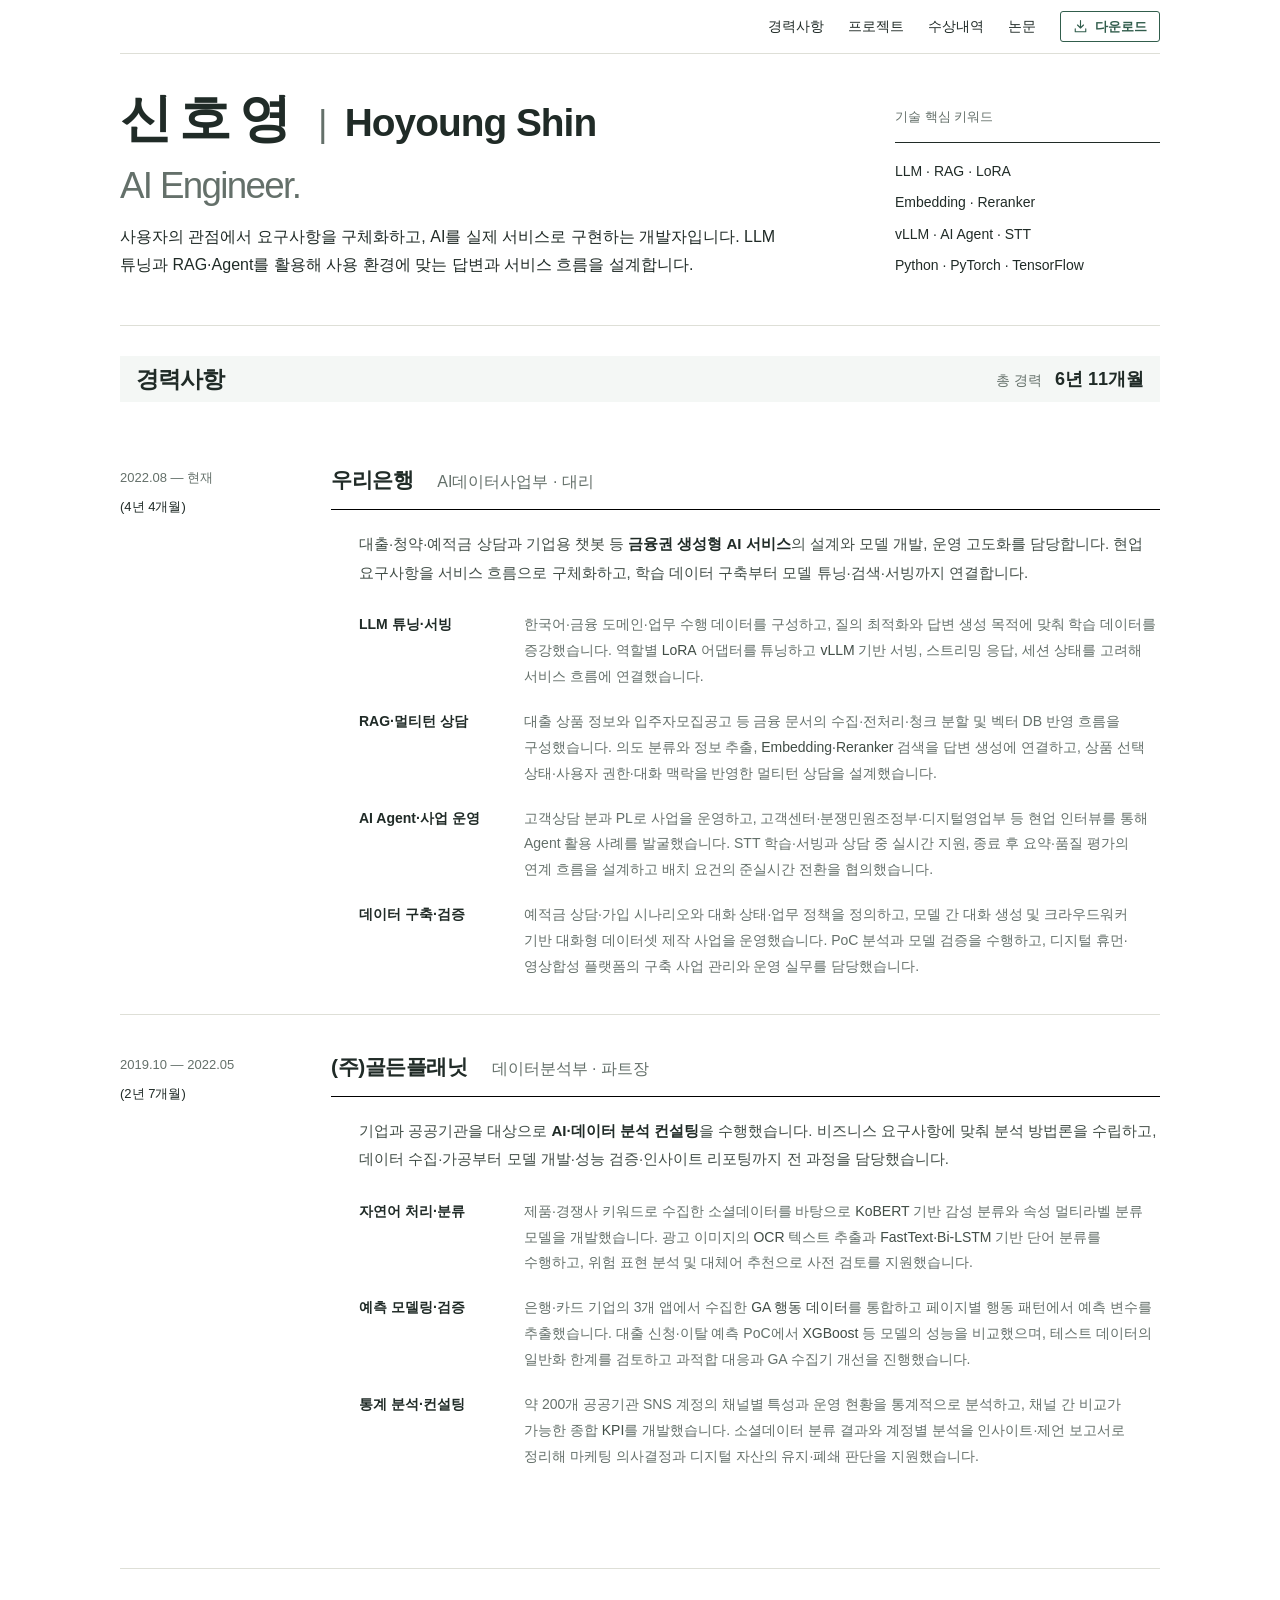
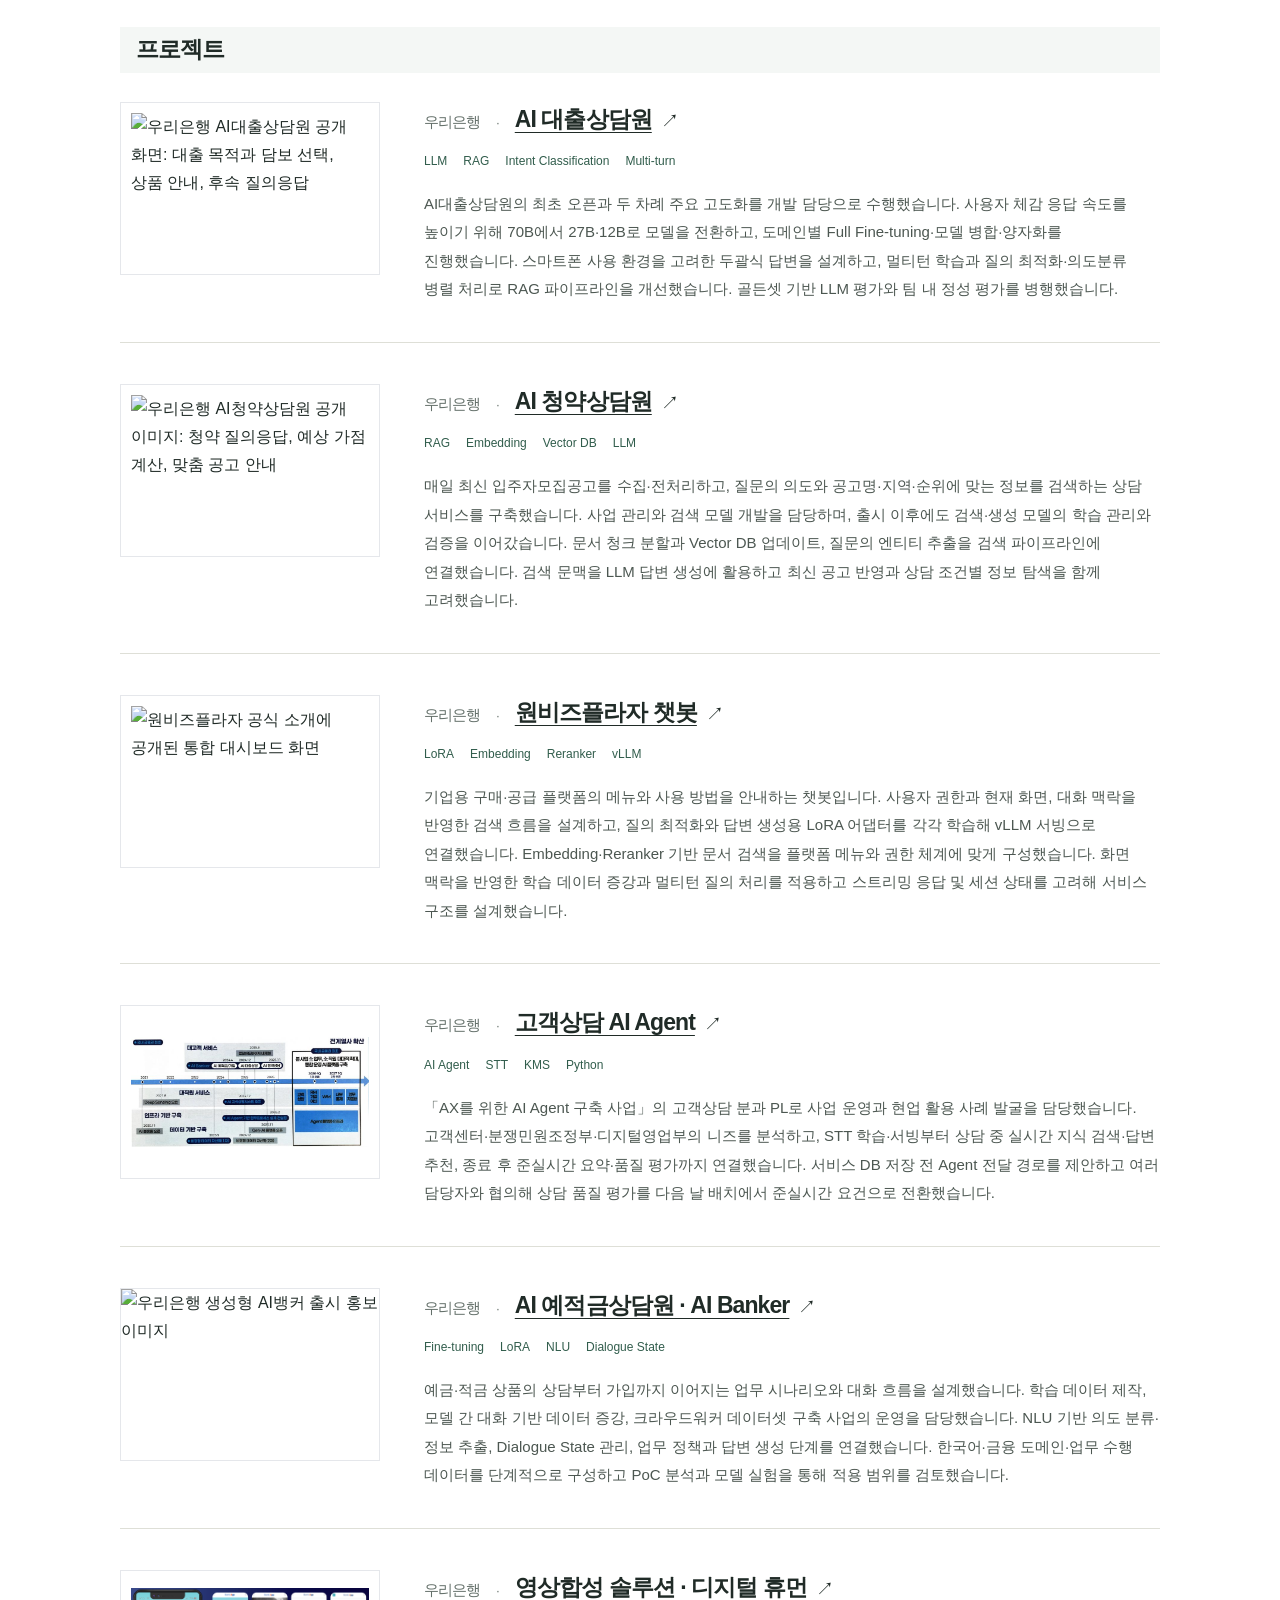
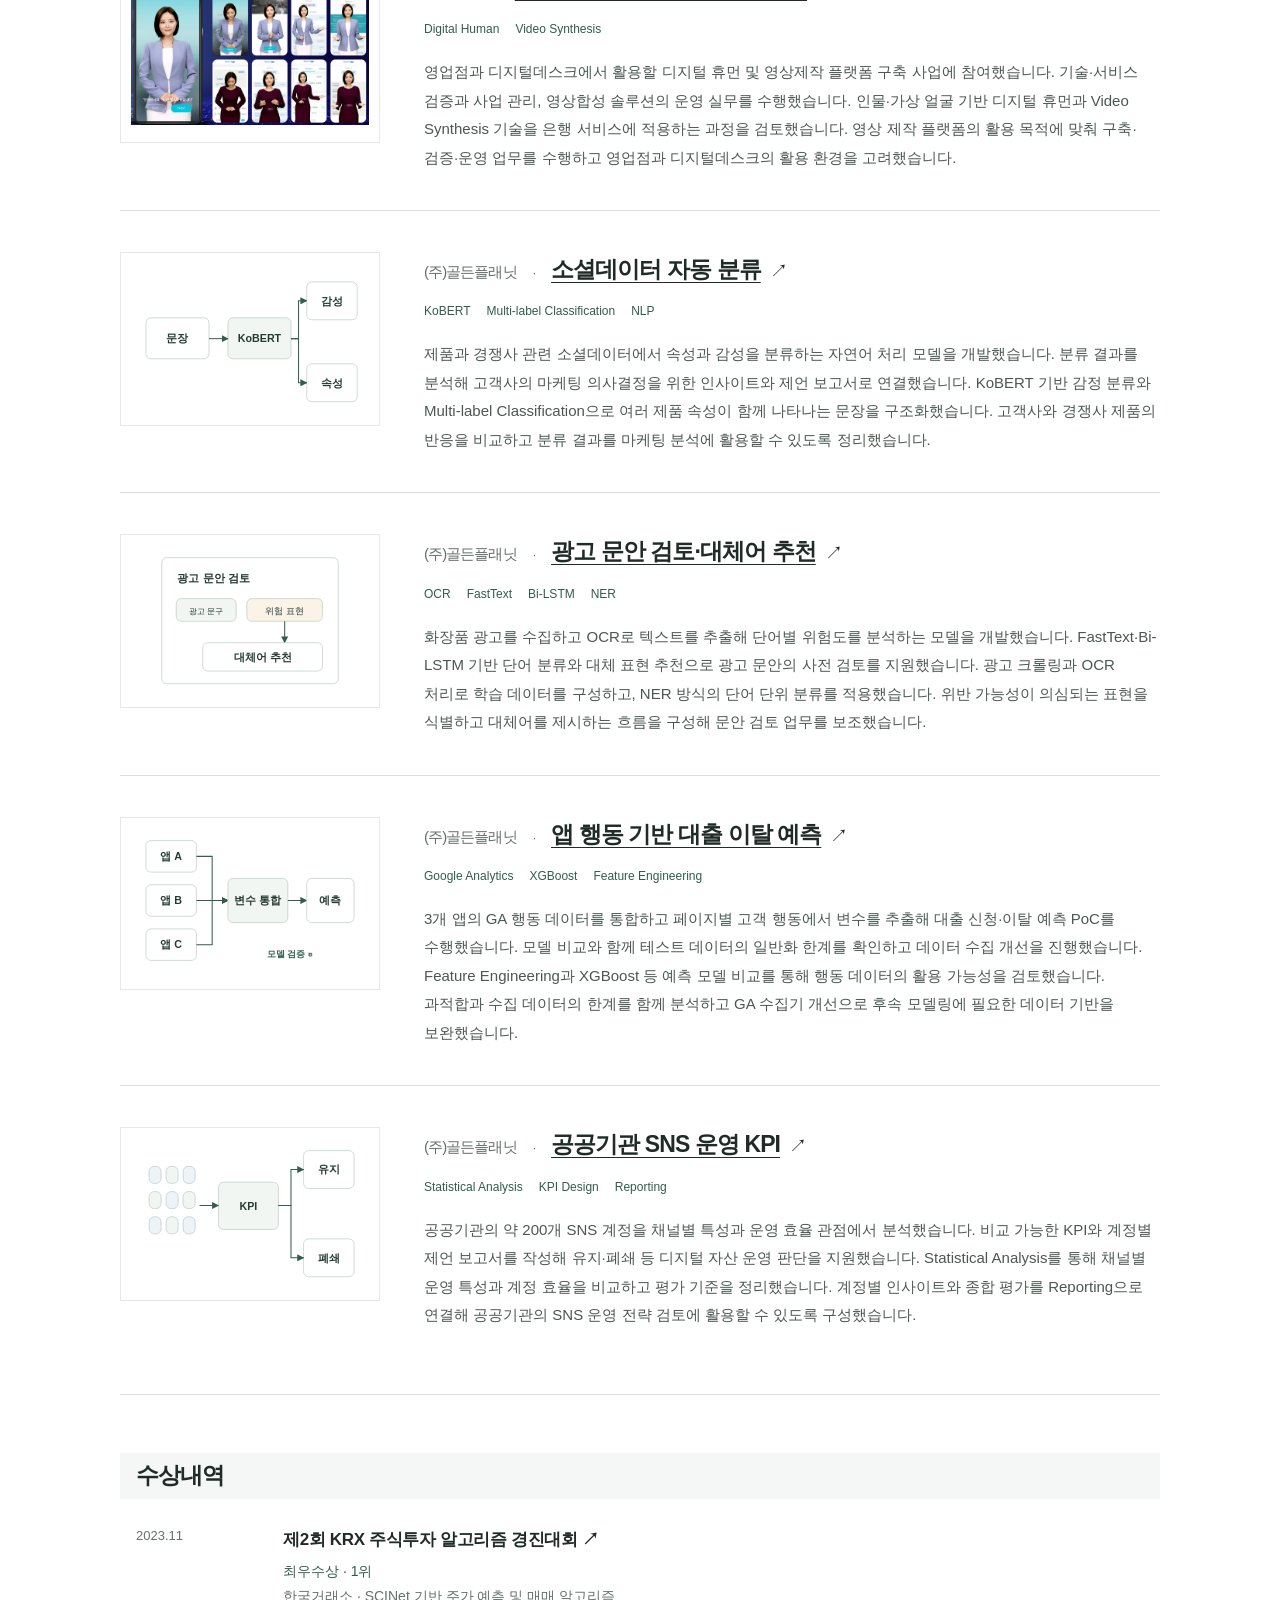
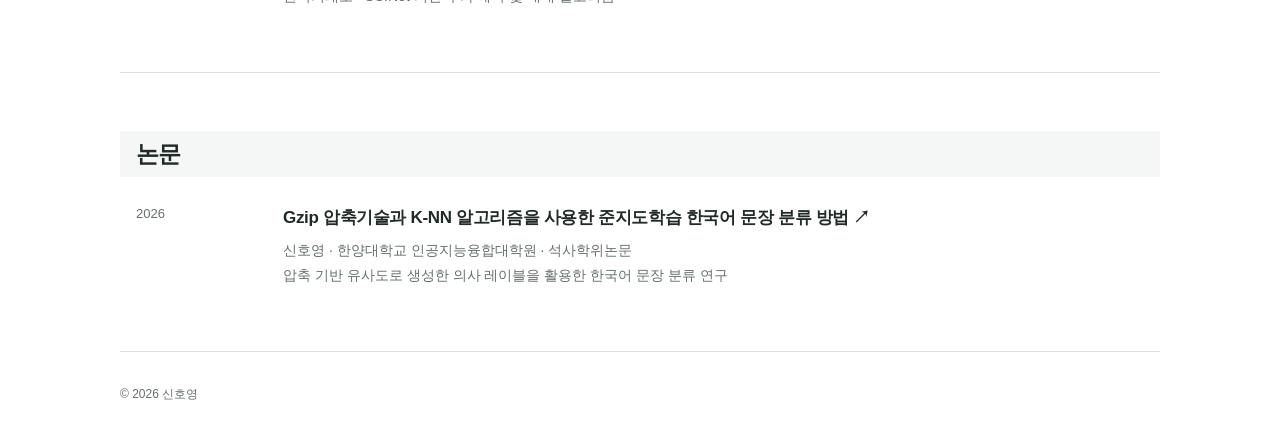
==== commit 4d950146: "Expand customer Agent case study and refresh PDF" ====
--- a/index.html
+++ b/index.html
@@ -1,3 +1,3 @@
-<!doctype html><html lang="ko"><head><meta charset="utf-8"><meta name="viewport" content="width=device-width, initial-scale=1"><meta name="description" content="신호영 — 금융 AI 서비스, LLM·RAG·AI Agent 프로젝트"><title>신호영 | Hoyoung Shin — AI Engineer</title><link rel="stylesheet" href="style.css?v=20261019-download-14"><link rel="icon" href="favicon.svg" type="image/svg+xml"></head><body><a class="skip" href="#main">본문으로</a><div class="wrap"><header class="site-header site-header-main"><nav aria-label="주요 메뉴"><a href="./#experience">경력사항</a><a href="./#projects">프로젝트</a><a href="./#awards">수상내역</a><a href="./#papers">논문</a><a class="portfolio-download" href="portfolio.pdf?v=20261019-digital-human-v8" download="신호영_포트폴리오_전체_2026-10-19.pdf" title="포트폴리오 전체 PDF 다운로드 · 14페이지 · 2026.10.19 기준"><svg viewBox="0 0 20 20" width="15" height="15" aria-hidden="true" focusable="false"><path d="M10 2v10m-4-4 4 4 4-4M3 13v4h14v-4" fill="none" stroke="currentColor" stroke-width="1.5" stroke-linecap="round" stroke-linejoin="round"/></svg><span>다운로드</span></a></nav></header><main class="portfolio-main" id="main"><section class="hero" aria-labelledby="name"><div><h1 id="name"><span class="name-label"><span class="name-ko">신호영</span><span class="name-separator">|</span><span class="name-en" lang="en">Hoyoung Shin</span></span><span class="role-label">AI Engineer.</span></h1><p class="summary">사용자의 관점에서 요구사항을 구체화하고, AI를 실제 서비스로 구현하는 개발자입니다. LLM 튜닝과 RAG·Agent를 활용해 사용 환경에 맞는 답변과 서비스 흐름을 설계합니다.</p></div><aside class="hero-aside" aria-label="기술 핵심 키워드"><p>기술 핵심 키워드</p><ul><li>LLM · RAG · LoRA</li><li>Embedding · Reranker</li><li>vLLM · AI Agent · STT</li><li>Python · PyTorch · TensorFlow</li></ul></aside></section><section class="section career-section" id="experience"><div class="section-head"><h2>경력사항</h2><p class="career-total">총 경력 <strong id="total-tenure">6년 9개월</strong></p></div><div class="career-list"><article class="timeline-item career-item"><div class="career-period"><span class="date">2022.08 — 현재 <span class="tenure" data-start="2022-08-01" data-end="">(4년 2개월)</span></span></div><div><div class="career-heading"><h3>우리은행</h3><p class="position">AI데이터사업부 · 대리</p></div><p class="career-summary">대출·청약·예적금 상담과 기업용 챗봇 등 <strong>금융권 생성형 AI 서비스</strong>의 설계와 모델 개발, 운영 고도화를 담당합니다. 현업 요구사항을 서비스 흐름으로 구체화하고, 학습 데이터 구축부터 모델 튜닝·검색·서빙까지 연결합니다.</p><ul class="career-points"><li><strong class="career-point-title">LLM 튜닝·서빙</strong><span>한국어·금융 도메인·업무 수행 데이터를 구성하고, 질의 최적화와 답변 생성 목적에 맞춰 학습 데이터를 증강했습니다. 역할별 <strong>LoRA</strong> 어댑터를 튜닝하고 <strong>vLLM</strong> 기반 서빙, 스트리밍 응답, 세션 상태를 고려해 서비스 흐름에 연결했습니다.</span></li><li><strong class="career-point-title">RAG·멀티턴 상담</strong><span>대출 상품 정보와 입주자모집공고 등 금융 문서의 수집·전처리·청크 분할 및 벡터 DB 반영 흐름을 구성했습니다. 의도 분류와 정보 추출, <strong>Embedding·Reranker</strong> 검색을 답변 생성에 연결하고, 상품 선택 상태·사용자 권한·대화 맥락을 반영한 멀티턴 상담을 설계했습니다.</span></li><li><strong class="career-point-title">AI Agent·사업 운영</strong><span>고객상담 영역의 담당 분과 PL로서 AX 사업 운영을 담당하며, 상담 직원의 정보 탐색과 업무 지원을 위한 <strong>KMS·STT 고도화</strong> 및 학습·서빙 관련 Agent 파이프라인을 설계했습니다. 상담 데이터와 업무 지식의 활용 흐름을 정리하고 서비스 적용 방향을 검토했습니다.</span></li><li><strong class="career-point-title">데이터 구축·검증</strong><span>예적금 상담·가입 시나리오와 대화 상태·업무 정책을 정의하고, 모델 간 대화 생성 및 크라우드워커 기반 대화형 데이터셋 제작 사업을 운영했습니다. PoC 분석과 모델 검증을 수행하고, 디지털 휴먼·영상합성 플랫폼의 구축 사업 관리와 운영 실무를 담당했습니다.</span></li></ul></div></article><article class="timeline-item career-item"><div class="career-period"><span class="date">2019.10 — 2022.05 <span class="tenure" data-start="2019-10-01" data-end="2022-05-20">(2년 7개월)</span></span></div><div><div class="career-heading"><h3>(주)골든플래닛</h3><p class="position">데이터분석부 · 파트장</p></div><p class="career-summary">기업과 공공기관을 대상으로 <strong>AI·데이터 분석 컨설팅</strong>을 수행했습니다. 비즈니스 요구사항에 맞춰 분석 방법론을 수립하고, 데이터 수집·가공부터 모델 개발·성능 검증·인사이트 리포팅까지 전 과정을 담당했습니다.</p><ul class="career-points"><li><strong class="career-point-title">자연어 처리·분류</strong><span>제품·경쟁사 키워드로 수집한 소셜데이터를 바탕으로 <strong>KoBERT</strong> 기반 감성 분류와 속성 멀티라벨 분류 모델을 개발했습니다. 광고 이미지의 <strong>OCR</strong> 텍스트 추출과 <strong>FastText·Bi-LSTM</strong> 기반 단어 분류를 수행하고, 위험 표현 분석 및 대체어 추천으로 사전 검토를 지원했습니다.</span></li><li><strong class="career-point-title">예측 모델링·검증</strong><span>은행·카드 기업의 3개 앱에서 수집한 <strong>GA 행동 데이터</strong>를 통합하고 페이지별 행동 패턴에서 예측 변수를 추출했습니다. 대출 신청·이탈 예측 PoC에서 <strong>XGBoost</strong> 등 모델의 성능을 비교했으며, 테스트 데이터의 일반화 한계를 검토하고 과적합 대응과 GA 수집기 개선을 진행했습니다.</span></li><li><strong class="career-point-title">통계 분석·컨설팅</strong><span>약 200개 공공기관 SNS 계정의 채널별 특성과 운영 현황을 통계적으로 분석하고, 채널 간 비교가 가능한 종합 <strong>KPI</strong>를 개발했습니다. 소셜데이터 분류 결과와 계정별 분석을 인사이트·제언 보고서로 정리해 마케팅 의사결정과 디지털 자산의 유지·폐쇄 판단을 지원했습니다.</span></li></ul></div></article></div></section><section class="section" id="projects"><div class="section-head"><h2>프로젝트</h2></div><article class="project"><a class="project-thumbnail" href="project-agent.html" aria-label="AI 대출상담원 상세 보기"><div class="project-art project-art-image thumb-project-agent"><img src="https://m.betanews.net/data/beta/image/2025/12/26/beta20251226000050.png" alt="우리은행 AI대출상담원 공개 화면: 대출 목적과 담보 선택, 상품 안내, 후속 질의응답" loading="lazy" referrerpolicy="no-referrer"></div></a><div><h3><a href="project-agent.html"><span class="project-company">우리은행</span><span class="project-title-separator" aria-hidden="true">·</span><span class="project-title-link"><span class="project-title-text">AI 대출상담원</span><span class="arrow" aria-hidden="true">↗</span></span></a></h3><div class="stack"><span>LLM</span><span>RAG</span><span>Intent Classification</span><span>Multi-turn</span></div><p class="summary">AI대출상담원의 최초 오픈과 두 차례 주요 고도화를 개발 담당으로 수행했습니다. 사용자 체감 응답 속도를 높이기 위해 70B에서 27B·12B로 모델을 전환하고, 도메인별 Full Fine-tuning·모델 병합·양자화를 진행했습니다. 스마트폰 사용 환경을 고려한 두괄식 답변을 설계하고, 멀티턴 학습과 질의 최적화·의도분류 병렬 처리로 RAG 파이프라인을 개선했습니다. 골든셋 기반 LLM 평가와 팀 내 정성 평가를 병행했습니다.</p></div></article><article class="project"><a class="project-thumbnail" href="project-search.html" aria-label="AI 청약상담원 상세 보기"><div class="project-art project-art-image thumb-project-search"><img src="https://img1.newsis.com/2025/11/24/NISI20251124_0002000662_web.jpg" alt="우리은행 AI청약상담원 공개 이미지: 청약 질의응답, 예상 가점 계산, 맞춤 공고 안내" loading="lazy" referrerpolicy="no-referrer"></div></a><div><h3><a href="project-search.html"><span class="project-company">우리은행</span><span class="project-title-separator" aria-hidden="true">·</span><span class="project-title-link"><span class="project-title-text">AI 청약상담원</span><span class="arrow" aria-hidden="true">↗</span></span></a></h3><div class="stack"><span>RAG</span><span>Embedding</span><span>Vector DB</span><span>LLM</span></div><p class="summary">매일 최신 입주자모집공고를 수집·전처리하고, 질문의 의도와 공고명·지역·순위에 맞는 정보를 검색하는 상담 서비스를 구축했습니다. 사업 관리와 검색 모델 개발을 담당하며, 출시 이후에도 검색·생성 모델의 학습 관리와 검증을 이어갔습니다. 문서 청크 분할과 Vector DB 업데이트, 질문의 엔티티 추출을 검색 파이프라인에 연결했습니다. 검색 문맥을 LLM 답변 생성에 활용하고 최신 공고 반영과 상담 조건별 정보 탐색을 함께 고려했습니다.</p></div></article><article class="project"><a class="project-thumbnail" href="project-wonbiz.html" aria-label="원비즈플라자 챗봇 상세 보기"><div class="project-art project-art-image thumb-project-wonbiz"><img src="https://www.wonbizplaza.com/assets/img/main/img_function1.png?bust=1792055400629" alt="원비즈플라자 공식 소개에 공개된 통합 대시보드 화면" loading="lazy" referrerpolicy="no-referrer"></div></a><div><h3><a href="project-wonbiz.html"><span class="project-company">우리은행</span><span class="project-title-separator" aria-hidden="true">·</span><span class="project-title-link"><span class="project-title-text">원비즈플라자 챗봇</span><span class="arrow" aria-hidden="true">↗</span></span></a></h3><div class="stack"><span>LoRA</span><span>Embedding</span><span>Reranker</span><span>vLLM</span></div><p class="summary">기업용 구매·공급 플랫폼의 메뉴와 사용 방법을 안내하는 챗봇입니다. 사용자 권한과 현재 화면, 대화 맥락을 반영한 검색 흐름을 설계하고, 질의 최적화와 답변 생성용 LoRA 어댑터를 각각 학습해 vLLM 서빙으로 연결했습니다. Embedding·Reranker 기반 문서 검색을 플랫폼 메뉴와 권한 체계에 맞게 구성했습니다. 화면 맥락을 반영한 학습 데이터 증강과 멀티턴 질의 처리를 적용하고 스트리밍 응답 및 세션 상태를 고려해 서비스 구조를 설계했습니다.</p></div></article><article class="project"><a class="project-thumbnail" href="project-customer-agent.html?v=20261019-rfp-v6" aria-label="고객상담 AI Agent 상세 보기"><div class="project-art project-art-image"><img src="assets/customer-agent-roadmap.png" alt="우리은행 AI Agent 추진 로드맵: 대고객·대직원 서비스와 데이터 기반 구축, 전계열사 확산" loading="lazy" width="800" height="369"></div></a><div><h3><a href="project-customer-agent.html?v=20261019-rfp-v6"><span class="project-company">우리은행</span><span class="project-title-separator" aria-hidden="true">·</span><span class="project-title-link"><span class="project-title-text">고객상담 AI Agent</span><span class="arrow" aria-hidden="true">↗</span></span></a></h3><div class="stack"><span>AI Agent</span><span>STT</span><span>KMS</span><span>Python</span></div><p class="summary">고객센터 직원의 상담을 지원하기 위해 STT 고도화와 새로운 KMS 구축을 진행했습니다. 고객상담 영역의 담당 분과 PL로서 사업이 원활하게 진행되도록 사업 운영을 담당하고, STT 학습·서빙 관련 Agent 파이프라인을 설계했습니다. 상담 기록과 업무 지식의 수집·활용 흐름을 정리하고, KMS 검색 결과가 상담 보조 업무에 연결되도록 구조를 검토했습니다. 음성 인식 데이터의 활용과 지식 검색을 함께 고려해 고객센터의 정보 탐색을 지원하는 기반을 설계했습니다.</p></div></article><article class="project"><a class="project-thumbnail" href="project-banker.html" aria-label="AI 예적금상담원 · AI Banker 상세 보기"><div class="project-art project-art-image thumb-project-banker"><img src="https://thumb.mt.co.kr/cdn-cgi/image/w%3D1200%2Ch%3D1698%2Cfit%3Dcover%2Cbg%3Dwhilte%2Cf%3Dauto%2Cquality%3Dhigh%2Csharpen%3D2%2Cg%3Dface/21/2024/04/2024040516181926824_1.jpg" alt="우리은행 생성형 AI뱅커 출시 홍보 이미지" loading="lazy" referrerpolicy="no-referrer"></div></a><div><h3><a href="project-banker.html"><span class="project-company">우리은행</span><span class="project-title-separator" aria-hidden="true">·</span><span class="project-title-link"><span class="project-title-text">AI 예적금상담원 · AI Banker</span><span class="arrow" aria-hidden="true">↗</span></span></a></h3><div class="stack"><span>Fine-tuning</span><span>LoRA</span><span>NLU</span><span>Dialogue State</span></div><p class="summary">예금·적금 상품의 상담부터 가입까지 이어지는 업무 시나리오와 대화 흐름을 설계했습니다. 학습 데이터 제작, 모델 간 대화 기반 데이터 증강, 크라우드워커 데이터셋 구축 사업의 운영을 담당했습니다. NLU 기반 의도 분류·정보 추출, Dialogue State 관리, 업무 정책과 답변 생성 단계를 연결했습니다. 한국어·금융 도메인·업무 수행 데이터를 단계적으로 구성하고 PoC 분석과 모델 실험을 통해 적용 범위를 검토했습니다.</p></div></article><article class="project"><a class="project-thumbnail" href="project-digital-human.html?v=20261019-digital-human-v8" aria-label="영상합성 솔루션 · 디지털 휴먼 상세 보기"><div class="project-art project-art-image"><img src="assets/digital-human-mobile.png" alt="모바일 뱅킹 AI 휴먼 참고 사례: 세로형 화면과 다양한 의상·제스처" loading="lazy" width="1225" height="708"></div></a><div><h3><a href="project-digital-human.html?v=20261019-digital-human-v8"><span class="project-company">우리은행</span><span class="project-title-separator" aria-hidden="true">·</span><span class="project-title-link"><span class="project-title-text">영상합성 솔루션 · 디지털 휴먼</span><span class="arrow" aria-hidden="true">↗</span></span></a></h3><div class="stack"><span>Digital Human</span><span>Video Synthesis</span></div><p class="summary">영업점과 디지털데스크에서 활용할 디지털 휴먼 및 영상제작 플랫폼 구축 사업에 참여했습니다. 기술·서비스 검증과 사업 관리, 영상합성 솔루션의 운영 실무를 수행했습니다. 인물·가상 얼굴 기반 디지털 휴먼과 Video Synthesis 기술을 은행 서비스에 적용하는 과정을 검토했습니다. 영상 제작 플랫폼의 활용 목적에 맞춰 구축·검증·운영 업무를 수행하고 영업점과 디지털데스크의 활용 환경을 고려했습니다.</p></div></article><article class="project"><a class="project-thumbnail" href="project-vision.html" aria-label="소셜데이터 자동 분류 상세 보기"><div class="project-art project-art-custom" aria-hidden="true"><svg xmlns="http://www.w3.org/2000/svg" viewBox="0 0 360 240" role="img" aria-label="프로젝트 시각 요약" style="font-family:-apple-system,BlinkMacSystemFont,Apple SD Gothic Neo,Malgun Gothic,sans-serif"><title>프로젝트 시각 요약</title><defs><marker id="project-vision-thumb-arrow" viewBox="0 0 10 10" refX="9" refY="5" markerWidth="7" markerHeight="7" orient="auto-start-reverse"><path d="M0 0 L10 5 L0 10 Z" fill="#315d4c"/></marker></defs><rect x="15" y="87" width="100" height="65" rx="8" fill="white" stroke="#b6c7be"/><text x="65.0" y="125.5" fill="#243b32" font-size="17" font-weight="600" text-anchor="middle">문장</text><rect x="145" y="87" width="100" height="65" rx="8" fill="#f1f6f3" stroke="#b6c7be"/><text x="195.0" y="125.5" fill="#243b32" font-size="17" font-weight="600" text-anchor="middle">KoBERT</text><polyline points="115,120 145,120" fill="none" stroke="#315d4c" stroke-width="1.6"  marker-end="url(#project-vision-thumb-arrow)"/><rect x="270" y="30" width="80" height="60" rx="8" fill="white" stroke="#b6c7be"/><text x="310.0" y="66.0" fill="#243b32" font-size="17" font-weight="600" text-anchor="middle">감성</text><rect x="270" y="160" width="80" height="60" rx="8" fill="white" stroke="#b6c7be"/><text x="310.0" y="196.0" fill="#243b32" font-size="17" font-weight="600" text-anchor="middle">속성</text><polyline points="245,120 257,120 257,60 270,60" fill="none" stroke="#315d4c" stroke-width="1.6"  marker-end="url(#project-vision-thumb-arrow)"/><polyline points="245,120 257,120 257,190 270,190" fill="none" stroke="#315d4c" stroke-width="1.6"  marker-end="url(#project-vision-thumb-arrow)"/></svg></div></a><div><h3><a href="project-vision.html"><span class="project-company">(주)골든플래닛</span><span class="project-title-separator" aria-hidden="true">·</span><span class="project-title-link"><span class="project-title-text">소셜데이터 자동 분류</span><span class="arrow" aria-hidden="true">↗</span></span></a></h3><div class="stack"><span>KoBERT</span><span>Multi-label Classification</span><span>NLP</span></div><p class="summary">제품과 경쟁사 관련 소셜데이터에서 속성과 감성을 분류하는 자연어 처리 모델을 개발했습니다. 분류 결과를 분석해 고객사의 마케팅 의사결정을 위한 인사이트와 제언 보고서로 연결했습니다. KoBERT 기반 감정 분류와 Multi-label Classification으로 여러 제품 속성이 함께 나타나는 문장을 구조화했습니다. 고객사와 경쟁사 제품의 반응을 비교하고 분류 결과를 마케팅 분석에 활용할 수 있도록 정리했습니다.</p></div></article><article class="project"><a class="project-thumbnail" href="project-ad-review.html" aria-label="광고 문안 검토·대체어 추천 상세 보기"><div class="project-art project-art-custom" aria-hidden="true"><svg xmlns="http://www.w3.org/2000/svg" viewBox="0 0 360 240" role="img" aria-label="프로젝트 시각 요약" style="font-family:-apple-system,BlinkMacSystemFont,Apple SD Gothic Neo,Malgun Gothic,sans-serif"><title>프로젝트 시각 요약</title><defs><marker id="project-ad-review-thumb-arrow" viewBox="0 0 10 10" refX="9" refY="5" markerWidth="7" markerHeight="7" orient="auto-start-reverse"><path d="M0 0 L10 5 L0 10 Z" fill="#315d4c"/></marker></defs><rect x="40" y="20" width="280" height="200" rx="8" fill="white" stroke="#b6c7be"/><text x="65" y="58" fill="#243b32" font-size="18" font-weight="600" text-anchor="start">광고 문안 검토</text><rect x="63" y="85" width="95" height="36" rx="8" fill="#f1f6f3" stroke="#b6c7be"/><text x="110" y="109" fill="#243b32" font-size="13" font-weight="400" text-anchor="middle">광고 문구</text><rect x="175" y="85" width="120" height="36" rx="8" fill="#fbf2e8" stroke="#b6c7be"/><text x="235" y="109" fill="#243b32" font-size="14" font-weight="400" text-anchor="middle">위험 표현</text><polyline points="235,121 235,155" fill="none" stroke="#315d4c" stroke-width="1.6"  marker-end="url(#project-ad-review-thumb-arrow)"/><rect x="105" y="155" width="190" height="45" rx="8" fill="white" stroke="#b6c7be"/><text x="200.0" y="183.5" fill="#243b32" font-size="17" font-weight="600" text-anchor="middle">대체어 추천</text></svg></div></a><div><h3><a href="project-ad-review.html"><span class="project-company">(주)골든플래닛</span><span class="project-title-separator" aria-hidden="true">·</span><span class="project-title-link"><span class="project-title-text">광고 문안 검토·대체어 추천</span><span class="arrow" aria-hidden="true">↗</span></span></a></h3><div class="stack"><span>OCR</span><span>FastText</span><span>Bi-LSTM</span><span>NER</span></div><p class="summary">화장품 광고를 수집하고 OCR로 텍스트를 추출해 단어별 위험도를 분석하는 모델을 개발했습니다. FastText·Bi-LSTM 기반 단어 분류와 대체 표현 추천으로 광고 문안의 사전 검토를 지원했습니다. 광고 크롤링과 OCR 처리로 학습 데이터를 구성하고, NER 방식의 단어 단위 분류를 적용했습니다. 위반 가능성이 의심되는 표현을 식별하고 대체어를 제시하는 흐름을 구성해 문안 검토 업무를 보조했습니다.</p></div></article><article class="project"><a class="project-thumbnail" href="project-churn.html" aria-label="앱 행동 기반 대출 이탈 예측 상세 보기"><div class="project-art project-art-custom" aria-hidden="true"><svg xmlns="http://www.w3.org/2000/svg" viewBox="0 0 360 240" role="img" aria-label="프로젝트 시각 요약" style="font-family:-apple-system,BlinkMacSystemFont,Apple SD Gothic Neo,Malgun Gothic,sans-serif"><title>프로젝트 시각 요약</title><defs><marker id="project-churn-thumb-arrow" viewBox="0 0 10 10" refX="9" refY="5" markerWidth="7" markerHeight="7" orient="auto-start-reverse"><path d="M0 0 L10 5 L0 10 Z" fill="#315d4c"/></marker></defs><rect x="15" y="20" width="80" height="50" rx="8" fill="white" stroke="#b6c7be"/><text x="55.0" y="51.0" fill="#243b32" font-size="17" font-weight="600" text-anchor="middle">앱 A</text><polyline points="95,45 120,45 120,115 145,115" fill="none" stroke="#315d4c" stroke-width="1.6"  marker-end="url(#project-churn-thumb-arrow)"/><rect x="15" y="90" width="80" height="50" rx="8" fill="white" stroke="#b6c7be"/><text x="55.0" y="121.0" fill="#243b32" font-size="17" font-weight="600" text-anchor="middle">앱 B</text><polyline points="95,115 120,115 120,115 145,115" fill="none" stroke="#315d4c" stroke-width="1.6"  marker-end="url(#project-churn-thumb-arrow)"/><rect x="15" y="160" width="80" height="50" rx="8" fill="white" stroke="#b6c7be"/><text x="55.0" y="191.0" fill="#243b32" font-size="17" font-weight="600" text-anchor="middle">앱 C</text><polyline points="95,185 120,185 120,115 145,115" fill="none" stroke="#315d4c" stroke-width="1.6"  marker-end="url(#project-churn-thumb-arrow)"/><rect x="145" y="80" width="95" height="70" rx="8" fill="#f1f6f3" stroke="#b6c7be"/><text x="192.5" y="121.0" fill="#243b32" font-size="17" font-weight="600" text-anchor="middle">변수 통합</text><polyline points="240,115 270,115" fill="none" stroke="#315d4c" stroke-width="1.6"  marker-end="url(#project-churn-thumb-arrow)"/><rect x="270" y="80" width="75" height="70" rx="8" fill="white" stroke="#b6c7be"/><text x="307.5" y="121.0" fill="#243b32" font-size="17" font-weight="600" text-anchor="middle">예측</text><text x="242" y="205" fill="#315d4c" font-size="14" font-weight="600" text-anchor="middle">모델 검증 ↻</text></svg></div></a><div><h3><a href="project-churn.html"><span class="project-company">(주)골든플래닛</span><span class="project-title-separator" aria-hidden="true">·</span><span class="project-title-link"><span class="project-title-text">앱 행동 기반 대출 이탈 예측</span><span class="arrow" aria-hidden="true">↗</span></span></a></h3><div class="stack"><span>Google Analytics</span><span>XGBoost</span><span>Feature Engineering</span></div><p class="summary">3개 앱의 GA 행동 데이터를 통합하고 페이지별 고객 행동에서 변수를 추출해 대출 신청·이탈 예측 PoC를 수행했습니다. 모델 비교와 함께 테스트 데이터의 일반화 한계를 확인하고 데이터 수집 개선을 진행했습니다. Feature Engineering과 XGBoost 등 예측 모델 비교를 통해 행동 데이터의 활용 가능성을 검토했습니다. 과적합과 수집 데이터의 한계를 함께 분석하고 GA 수집기 개선으로 후속 모델링에 필요한 데이터 기반을 보완했습니다.</p></div></article><article class="project"><a class="project-thumbnail" href="project-sns-kpi.html" aria-label="공공기관 SNS 운영 KPI 상세 보기"><div class="project-art project-art-custom" aria-hidden="true"><svg xmlns="http://www.w3.org/2000/svg" viewBox="0 0 360 240" role="img" aria-label="프로젝트 시각 요약" style="font-family:-apple-system,BlinkMacSystemFont,Apple SD Gothic Neo,Malgun Gothic,sans-serif"><title>프로젝트 시각 요약</title><defs><marker id="project-sns-kpi-thumb-arrow" viewBox="0 0 10 10" refX="9" refY="5" markerWidth="7" markerHeight="7" orient="auto-start-reverse"><path d="M0 0 L10 5 L0 10 Z" fill="#315d4c"/></marker></defs><rect x="20" y="45" width="19" height="27" rx="8" fill="#edf3f7" stroke="#b6c7be"/><rect x="47" y="45" width="19" height="27" rx="8" fill="#f1f6f3" stroke="#b6c7be"/><rect x="74" y="45" width="19" height="27" rx="8" fill="#edf3f7" stroke="#b6c7be"/><rect x="20" y="85" width="19" height="27" rx="8" fill="#f1f6f3" stroke="#b6c7be"/><rect x="47" y="85" width="19" height="27" rx="8" fill="#edf3f7" stroke="#b6c7be"/><rect x="74" y="85" width="19" height="27" rx="8" fill="#f1f6f3" stroke="#b6c7be"/><rect x="20" y="125" width="19" height="27" rx="8" fill="#edf3f7" stroke="#b6c7be"/><rect x="47" y="125" width="19" height="27" rx="8" fill="#f1f6f3" stroke="#b6c7be"/><rect x="74" y="125" width="19" height="27" rx="8" fill="#edf3f7" stroke="#b6c7be"/><rect x="130" y="70" width="95" height="75" rx="8" fill="#f1f6f3" stroke="#b6c7be"/><text x="177.5" y="113.5" fill="#243b32" font-size="17" font-weight="600" text-anchor="middle">KPI</text><polyline points="100,107 130,107" fill="none" stroke="#315d4c" stroke-width="1.6"  marker-end="url(#project-sns-kpi-thumb-arrow)"/><rect x="265" y="20" width="80" height="60" rx="8" fill="white" stroke="#b6c7be"/><text x="305.0" y="56.0" fill="#243b32" font-size="17" font-weight="600" text-anchor="middle">유지</text><rect x="265" y="160" width="80" height="60" rx="8" fill="white" stroke="#b6c7be"/><text x="305.0" y="196.0" fill="#243b32" font-size="17" font-weight="600" text-anchor="middle">폐쇄</text><polyline points="225,107 245,107 245,50 265,50" fill="none" stroke="#315d4c" stroke-width="1.6"  marker-end="url(#project-sns-kpi-thumb-arrow)"/><polyline points="225,107 245,107 245,190 265,190" fill="none" stroke="#315d4c" stroke-width="1.6"  marker-end="url(#project-sns-kpi-thumb-arrow)"/></svg></div></a><div><h3><a href="project-sns-kpi.html"><span class="project-company">(주)골든플래닛</span><span class="project-title-separator" aria-hidden="true">·</span><span class="project-title-link"><span class="project-title-text">공공기관 SNS 운영 KPI</span><span class="arrow" aria-hidden="true">↗</span></span></a></h3><div class="stack"><span>Statistical Analysis</span><span>KPI Design</span><span>Reporting</span></div><p class="summary">공공기관의 약 200개 SNS 계정을 채널별 특성과 운영 효율 관점에서 분석했습니다. 비교 가능한 KPI와 계정별 제언 보고서를 작성해 유지·폐쇄 등 디지털 자산 운영 판단을 지원했습니다. Statistical Analysis를 통해 채널별 운영 특성과 계정 효율을 비교하고 평가 기준을 정리했습니다. 계정별 인사이트와 종합 평가를 Reporting으로 연결해 공공기관의 SNS 운영 전략 검토에 활용할 수 있도록 구성했습니다.</p></div></article></section><section class="section section-list" id="awards"><div class="section-head"><h2>수상내역</h2></div><div class="section-body"><article class="timeline-item"><span class="date">2023.11</span><div><h3><a href="project-krx.html">제2회 KRX 주식투자 알고리즘 경진대회 ↗</a></h3><p class="award-result">최우수상 · 1위</p><p>한국거래소 · SCINet 기반 주가 예측 및 매매 알고리즘</p></div></article></div></section><section class="section section-list" id="papers"><div class="section-head"><h2>논문</h2></div><div class="section-body"><article class="timeline-item"><span class="date">2026</span><div><h3><a href="research.html?v=20261019-figures-v5">Gzip 압축기술과 K-NN 알고리즘을 사용한 준지도학습 한국어 문장 분류 방법 ↗</a></h3><p>신호영 · 한양대학교 인공지능융합대학원 · 석사학위논문</p><p>압축 기반 유사도로 생성한 의사 레이블을 활용한 한국어 문장 분류 연구</p></div></article></div></section></main><script>
-(()=>{const parts=new Intl.DateTimeFormat('en-CA',{timeZone:'Asia/Seoul',year:'numeric',month:'2-digit',day:'2-digit'}).formatToParts(new Date());const today=Object.fromEntries(parts.map(p=>[p.type,p.value]));const now=[+today.year,+today.month,+today.day];const format=m=>Math.floor(m/12)+'년 '+m%12+'개월';let total=0;document.querySelectorAll('[data-start]').forEach(el=>{const start=el.dataset.start.split('-').map(Number);const end=el.dataset.end?el.dataset.end.split('-').map(Number):now;const months=Math.max(0,(end[0]-start[0])*12+end[1]-start[1]-(end[2]<start[2]?1:0));el.textContent='('+format(months)+')';total+=months;});const output=document.getElementById('total-tenure');if(output)output.textContent=format(total);})();
-</script><footer class="site-footer"><div>© 2026 신호영</div></footer></div></body></html>
+<!doctype html><html lang="ko"><head><meta charset="utf-8"><meta name="viewport" content="width=device-width, initial-scale=1"><meta name="description" content="신호영 — 금융 AI 서비스, LLM·RAG·AI Agent 프로젝트"><title>신호영 | Hoyoung Shin — AI Engineer</title><link rel="stylesheet" href="style.css?v=20261019-download-14"><link rel="icon" href="favicon.svg" type="image/svg+xml"></head><body><a class="skip" href="#main">본문으로</a><div class="wrap"><header class="site-header site-header-main"><nav aria-label="주요 메뉴"><a href="./#experience">경력사항</a><a href="./#projects">프로젝트</a><a href="./#awards">수상내역</a><a href="./#papers">논문</a><a class="portfolio-download" href="portfolio.pdf?v=20261023-customer-v1" download="신호영_포트폴리오_전체_2026-10-23.pdf" title="포트폴리오 전체 PDF 다운로드 · 21페이지 · 2026.10.23 인터뷰 반영"><svg viewBox="0 0 20 20" width="15" height="15" aria-hidden="true" focusable="false"><path d="M10 2v10m-4-4 4 4 4-4M3 13v4h14v-4" fill="none" stroke="currentColor" stroke-width="1.5" stroke-linecap="round" stroke-linejoin="round"/></svg><span>다운로드</span></a></nav></header><main class="portfolio-main" id="main"><section class="hero" aria-labelledby="name"><div><h1 id="name"><span class="name-label"><span class="name-ko">신호영</span><span class="name-separator">|</span><span class="name-en" lang="en">Hoyoung Shin</span></span><span class="role-label">AI Engineer.</span></h1><p class="summary">사용자의 관점에서 요구사항을 구체화하고, AI를 실제 서비스로 구현하는 개발자입니다. LLM 튜닝과 RAG·Agent를 활용해 사용 환경에 맞는 답변과 서비스 흐름을 설계합니다.</p></div><aside class="hero-aside" aria-label="기술 핵심 키워드"><p>기술 핵심 키워드</p><ul><li>LLM · RAG · LoRA</li><li>Embedding · Reranker</li><li>vLLM · AI Agent · STT</li><li>Python · PyTorch · TensorFlow</li></ul></aside></section><section class="section career-section" id="experience"><div class="section-head"><h2>경력사항</h2><p class="career-total">총 경력 <strong id="total-tenure">6년 9개월</strong></p></div><div class="career-list"><article class="timeline-item career-item"><div class="career-period"><span class="date">2022.08 — 현재 <span class="tenure" data-start="2022-08-01" data-end="">(4년 2개월)</span></span></div><div><div class="career-heading"><h3>우리은행</h3><p class="position">AI데이터사업부 · 대리</p></div><p class="career-summary">대출·청약·예적금 상담과 기업용 챗봇 등 <strong>금융권 생성형 AI 서비스</strong>의 설계와 모델 개발, 운영 고도화를 담당합니다. 현업 요구사항을 서비스 흐름으로 구체화하고, 학습 데이터 구축부터 모델 튜닝·검색·서빙까지 연결합니다.</p><ul class="career-points"><li><strong class="career-point-title">LLM 튜닝·서빙</strong><span>한국어·금융 도메인·업무 수행 데이터를 구성하고, 질의 최적화와 답변 생성 목적에 맞춰 학습 데이터를 증강했습니다. 역할별 <strong>LoRA</strong> 어댑터를 튜닝하고 <strong>vLLM</strong> 기반 서빙, 스트리밍 응답, 세션 상태를 고려해 서비스 흐름에 연결했습니다.</span></li><li><strong class="career-point-title">RAG·멀티턴 상담</strong><span>대출 상품 정보와 입주자모집공고 등 금융 문서의 수집·전처리·청크 분할 및 벡터 DB 반영 흐름을 구성했습니다. 의도 분류와 정보 추출, <strong>Embedding·Reranker</strong> 검색을 답변 생성에 연결하고, 상품 선택 상태·사용자 권한·대화 맥락을 반영한 멀티턴 상담을 설계했습니다.</span></li><li><strong class="career-point-title">AI Agent·사업 운영</strong><span>고객상담 분과 PL로 사업을 운영하고, 고객센터·분쟁민원조정부·디지털영업부 등 현업 인터뷰를 통해 Agent 활용 사례를 발굴했습니다. STT 학습·서빙과 상담 중 실시간 지원, 종료 후 요약·품질 평가의 연계 흐름을 설계하고 배치 요건의 준실시간 전환을 협의했습니다.</span></li><li><strong class="career-point-title">데이터 구축·검증</strong><span>예적금 상담·가입 시나리오와 대화 상태·업무 정책을 정의하고, 모델 간 대화 생성 및 크라우드워커 기반 대화형 데이터셋 제작 사업을 운영했습니다. PoC 분석과 모델 검증을 수행하고, 디지털 휴먼·영상합성 플랫폼의 구축 사업 관리와 운영 실무를 담당했습니다.</span></li></ul></div></article><article class="timeline-item career-item"><div class="career-period"><span class="date">2019.10 — 2022.05 <span class="tenure" data-start="2019-10-01" data-end="2022-05-20">(2년 7개월)</span></span></div><div><div class="career-heading"><h3>(주)골든플래닛</h3><p class="position">데이터분석부 · 파트장</p></div><p class="career-summary">기업과 공공기관을 대상으로 <strong>AI·데이터 분석 컨설팅</strong>을 수행했습니다. 비즈니스 요구사항에 맞춰 분석 방법론을 수립하고, 데이터 수집·가공부터 모델 개발·성능 검증·인사이트 리포팅까지 전 과정을 담당했습니다.</p><ul class="career-points"><li><strong class="career-point-title">자연어 처리·분류</strong><span>제품·경쟁사 키워드로 수집한 소셜데이터를 바탕으로 <strong>KoBERT</strong> 기반 감성 분류와 속성 멀티라벨 분류 모델을 개발했습니다. 광고 이미지의 <strong>OCR</strong> 텍스트 추출과 <strong>FastText·Bi-LSTM</strong> 기반 단어 분류를 수행하고, 위험 표현 분석 및 대체어 추천으로 사전 검토를 지원했습니다.</span></li><li><strong class="career-point-title">예측 모델링·검증</strong><span>은행·카드 기업의 3개 앱에서 수집한 <strong>GA 행동 데이터</strong>를 통합하고 페이지별 행동 패턴에서 예측 변수를 추출했습니다. 대출 신청·이탈 예측 PoC에서 <strong>XGBoost</strong> 등 모델의 성능을 비교했으며, 테스트 데이터의 일반화 한계를 검토하고 과적합 대응과 GA 수집기 개선을 진행했습니다.</span></li><li><strong class="career-point-title">통계 분석·컨설팅</strong><span>약 200개 공공기관 SNS 계정의 채널별 특성과 운영 현황을 통계적으로 분석하고, 채널 간 비교가 가능한 종합 <strong>KPI</strong>를 개발했습니다. 소셜데이터 분류 결과와 계정별 분석을 인사이트·제언 보고서로 정리해 마케팅 의사결정과 디지털 자산의 유지·폐쇄 판단을 지원했습니다.</span></li></ul></div></article></div></section><section class="section" id="projects"><div class="section-head"><h2>프로젝트</h2></div><article class="project"><a class="project-thumbnail" href="project-agent.html" aria-label="AI 대출상담원 상세 보기"><div class="project-art project-art-image thumb-project-agent"><img src="https://m.betanews.net/data/beta/image/2025/12/26/beta20251226000050.png" alt="우리은행 AI대출상담원 공개 화면: 대출 목적과 담보 선택, 상품 안내, 후속 질의응답" loading="lazy" referrerpolicy="no-referrer"></div></a><div><h3><a href="project-agent.html"><span class="project-company">우리은행</span><span class="project-title-separator" aria-hidden="true">·</span><span class="project-title-link"><span class="project-title-text">AI 대출상담원</span><span class="arrow" aria-hidden="true">↗</span></span></a></h3><div class="stack"><span>LLM</span><span>RAG</span><span>Intent Classification</span><span>Multi-turn</span></div><p class="summary">AI대출상담원의 최초 오픈과 두 차례 주요 고도화를 개발 담당으로 수행했습니다. 사용자 체감 응답 속도를 높이기 위해 70B에서 27B·12B로 모델을 전환하고, 도메인별 Full Fine-tuning·모델 병합·양자화를 진행했습니다. 스마트폰 사용 환경을 고려한 두괄식 답변을 설계하고, 멀티턴 학습과 질의 최적화·의도분류 병렬 처리로 RAG 파이프라인을 개선했습니다. 골든셋 기반 LLM 평가와 팀 내 정성 평가를 병행했습니다.</p></div></article><article class="project"><a class="project-thumbnail" href="project-search.html" aria-label="AI 청약상담원 상세 보기"><div class="project-art project-art-image thumb-project-search"><img src="https://img1.newsis.com/2025/11/24/NISI20251124_0002000662_web.jpg" alt="우리은행 AI청약상담원 공개 이미지: 청약 질의응답, 예상 가점 계산, 맞춤 공고 안내" loading="lazy" referrerpolicy="no-referrer"></div></a><div><h3><a href="project-search.html"><span class="project-company">우리은행</span><span class="project-title-separator" aria-hidden="true">·</span><span class="project-title-link"><span class="project-title-text">AI 청약상담원</span><span class="arrow" aria-hidden="true">↗</span></span></a></h3><div class="stack"><span>RAG</span><span>Embedding</span><span>Vector DB</span><span>LLM</span></div><p class="summary">매일 최신 입주자모집공고를 수집·전처리하고, 질문의 의도와 공고명·지역·순위에 맞는 정보를 검색하는 상담 서비스를 구축했습니다. 사업 관리와 검색 모델 개발을 담당하며, 출시 이후에도 검색·생성 모델의 학습 관리와 검증을 이어갔습니다. 문서 청크 분할과 Vector DB 업데이트, 질문의 엔티티 추출을 검색 파이프라인에 연결했습니다. 검색 문맥을 LLM 답변 생성에 활용하고 최신 공고 반영과 상담 조건별 정보 탐색을 함께 고려했습니다.</p></div></article><article class="project"><a class="project-thumbnail" href="project-wonbiz.html" aria-label="원비즈플라자 챗봇 상세 보기"><div class="project-art project-art-image thumb-project-wonbiz"><img src="https://www.wonbizplaza.com/assets/img/main/img_function1.png?bust=1792055400629" alt="원비즈플라자 공식 소개에 공개된 통합 대시보드 화면" loading="lazy" referrerpolicy="no-referrer"></div></a><div><h3><a href="project-wonbiz.html"><span class="project-company">우리은행</span><span class="project-title-separator" aria-hidden="true">·</span><span class="project-title-link"><span class="project-title-text">원비즈플라자 챗봇</span><span class="arrow" aria-hidden="true">↗</span></span></a></h3><div class="stack"><span>LoRA</span><span>Embedding</span><span>Reranker</span><span>vLLM</span></div><p class="summary">기업용 구매·공급 플랫폼의 메뉴와 사용 방법을 안내하는 챗봇입니다. 사용자 권한과 현재 화면, 대화 맥락을 반영한 검색 흐름을 설계하고, 질의 최적화와 답변 생성용 LoRA 어댑터를 각각 학습해 vLLM 서빙으로 연결했습니다. Embedding·Reranker 기반 문서 검색을 플랫폼 메뉴와 권한 체계에 맞게 구성했습니다. 화면 맥락을 반영한 학습 데이터 증강과 멀티턴 질의 처리를 적용하고 스트리밍 응답 및 세션 상태를 고려해 서비스 구조를 설계했습니다.</p></div></article><article class="project"><a class="project-thumbnail" href="project-customer-agent.html?v=20261023-customer-v1" aria-label="고객상담 AI Agent 상세 보기"><div class="project-art project-art-image"><img src="assets/customer-agent-roadmap.png" alt="우리은행 AI Agent 추진 로드맵: 대고객·대직원 서비스와 데이터 기반 구축, 전계열사 확산" loading="lazy" width="800" height="369"></div></a><div><h3><a href="project-customer-agent.html?v=20261023-customer-v1"><span class="project-company">우리은행</span><span class="project-title-separator" aria-hidden="true">·</span><span class="project-title-link"><span class="project-title-text">고객상담 AI Agent</span><span class="arrow" aria-hidden="true">↗</span></span></a></h3><div class="stack"><span>AI Agent</span><span>STT</span><span>KMS</span><span>Python</span></div><p class="summary">「AX를 위한 AI Agent 구축 사업」의 고객상담 분과 PL로 사업 운영과 현업 활용 사례 발굴을 담당했습니다. 고객센터·분쟁민원조정부·디지털영업부의 니즈를 분석하고, STT 학습·서빙부터 상담 중 실시간 지식 검색·답변 추천, 종료 후 준실시간 요약·품질 평가까지 연결했습니다. 서비스 DB 저장 전 Agent 전달 경로를 제안하고 여러 담당자와 협의해 상담 품질 평가를 다음 날 배치에서 준실시간 요건으로 전환했습니다.</p></div></article><article class="project"><a class="project-thumbnail" href="project-banker.html" aria-label="AI 예적금상담원 · AI Banker 상세 보기"><div class="project-art project-art-image thumb-project-banker"><img src="https://thumb.mt.co.kr/cdn-cgi/image/w%3D1200%2Ch%3D1698%2Cfit%3Dcover%2Cbg%3Dwhilte%2Cf%3Dauto%2Cquality%3Dhigh%2Csharpen%3D2%2Cg%3Dface/21/2024/04/2024040516181926824_1.jpg" alt="우리은행 생성형 AI뱅커 출시 홍보 이미지" loading="lazy" referrerpolicy="no-referrer"></div></a><div><h3><a href="project-banker.html"><span class="project-company">우리은행</span><span class="project-title-separator" aria-hidden="true">·</span><span class="project-title-link"><span class="project-title-text">AI 예적금상담원 · AI Banker</span><span class="arrow" aria-hidden="true">↗</span></span></a></h3><div class="stack"><span>Fine-tuning</span><span>LoRA</span><span>NLU</span><span>Dialogue State</span></div><p class="summary">예금·적금 상품의 상담부터 가입까지 이어지는 업무 시나리오와 대화 흐름을 설계했습니다. 학습 데이터 제작, 모델 간 대화 기반 데이터 증강, 크라우드워커 데이터셋 구축 사업의 운영을 담당했습니다. NLU 기반 의도 분류·정보 추출, Dialogue State 관리, 업무 정책과 답변 생성 단계를 연결했습니다. 한국어·금융 도메인·업무 수행 데이터를 단계적으로 구성하고 PoC 분석과 모델 실험을 통해 적용 범위를 검토했습니다.</p></div></article><article class="project"><a class="project-thumbnail" href="project-digital-human.html?v=20261019-digital-human-v8" aria-label="영상합성 솔루션 · 디지털 휴먼 상세 보기"><div class="project-art project-art-image"><img src="assets/digital-human-mobile.png" alt="모바일 뱅킹 AI 휴먼 참고 사례: 세로형 화면과 다양한 의상·제스처" loading="lazy" width="1225" height="708"></div></a><div><h3><a href="project-digital-human.html?v=20261019-digital-human-v8"><span class="project-company">우리은행</span><span class="project-title-separator" aria-hidden="true">·</span><span class="project-title-link"><span class="project-title-text">영상합성 솔루션 · 디지털 휴먼</span><span class="arrow" aria-hidden="true">↗</span></span></a></h3><div class="stack"><span>Digital Human</span><span>Video Synthesis</span></div><p class="summary">영업점과 디지털데스크에서 활용할 디지털 휴먼 및 영상제작 플랫폼 구축 사업에 참여했습니다. 기술·서비스 검증과 사업 관리, 영상합성 솔루션의 운영 실무를 수행했습니다. 인물·가상 얼굴 기반 디지털 휴먼과 Video Synthesis 기술을 은행 서비스에 적용하는 과정을 검토했습니다. 영상 제작 플랫폼의 활용 목적에 맞춰 구축·검증·운영 업무를 수행하고 영업점과 디지털데스크의 활용 환경을 고려했습니다.</p></div></article><article class="project"><a class="project-thumbnail" href="project-vision.html" aria-label="소셜데이터 자동 분류 상세 보기"><div class="project-art project-art-custom" aria-hidden="true"><svg xmlns="http://www.w3.org/2000/svg" viewBox="0 0 360 240" role="img" aria-label="프로젝트 시각 요약" style="font-family:-apple-system,BlinkMacSystemFont,Apple SD Gothic Neo,Malgun Gothic,sans-serif"><title>프로젝트 시각 요약</title><defs><marker id="project-vision-thumb-arrow" viewBox="0 0 10 10" refX="9" refY="5" markerWidth="7" markerHeight="7" orient="auto-start-reverse"><path d="M0 0 L10 5 L0 10 Z" fill="#315d4c"/></marker></defs><rect x="15" y="87" width="100" height="65" rx="8" fill="white" stroke="#b6c7be"/><text x="65.0" y="125.5" fill="#243b32" font-size="17" font-weight="600" text-anchor="middle">문장</text><rect x="145" y="87" width="100" height="65" rx="8" fill="#f1f6f3" stroke="#b6c7be"/><text x="195.0" y="125.5" fill="#243b32" font-size="17" font-weight="600" text-anchor="middle">KoBERT</text><polyline points="115,120 145,120" fill="none" stroke="#315d4c" stroke-width="1.6"  marker-end="url(#project-vision-thumb-arrow)"/><rect x="270" y="30" width="80" height="60" rx="8" fill="white" stroke="#b6c7be"/><text x="310.0" y="66.0" fill="#243b32" font-size="17" font-weight="600" text-anchor="middle">감성</text><rect x="270" y="160" width="80" height="60" rx="8" fill="white" stroke="#b6c7be"/><text x="310.0" y="196.0" fill="#243b32" font-size="17" font-weight="600" text-anchor="middle">속성</text><polyline points="245,120 257,120 257,60 270,60" fill="none" stroke="#315d4c" stroke-width="1.6"  marker-end="url(#project-vision-thumb-arrow)"/><polyline points="245,120 257,120 257,190 270,190" fill="none" stroke="#315d4c" stroke-width="1.6"  marker-end="url(#project-vision-thumb-arrow)"/></svg></div></a><div><h3><a href="project-vision.html"><span class="project-company">(주)골든플래닛</span><span class="project-title-separator" aria-hidden="true">·</span><span class="project-title-link"><span class="project-title-text">소셜데이터 자동 분류</span><span class="arrow" aria-hidden="true">↗</span></span></a></h3><div class="stack"><span>KoBERT</span><span>Multi-label Classification</span><span>NLP</span></div><p class="summary">제품과 경쟁사 관련 소셜데이터에서 속성과 감성을 분류하는 자연어 처리 모델을 개발했습니다. 분류 결과를 분석해 고객사의 마케팅 의사결정을 위한 인사이트와 제언 보고서로 연결했습니다. KoBERT 기반 감정 분류와 Multi-label Classification으로 여러 제품 속성이 함께 나타나는 문장을 구조화했습니다. 고객사와 경쟁사 제품의 반응을 비교하고 분류 결과를 마케팅 분석에 활용할 수 있도록 정리했습니다.</p></div></article><article class="project"><a class="project-thumbnail" href="project-ad-review.html" aria-label="광고 문안 검토·대체어 추천 상세 보기"><div class="project-art project-art-custom" aria-hidden="true"><svg xmlns="http://www.w3.org/2000/svg" viewBox="0 0 360 240" role="img" aria-label="프로젝트 시각 요약" style="font-family:-apple-system,BlinkMacSystemFont,Apple SD Gothic Neo,Malgun Gothic,sans-serif"><title>프로젝트 시각 요약</title><defs><marker id="project-ad-review-thumb-arrow" viewBox="0 0 10 10" refX="9" refY="5" markerWidth="7" markerHeight="7" orient="auto-start-reverse"><path d="M0 0 L10 5 L0 10 Z" fill="#315d4c"/></marker></defs><rect x="40" y="20" width="280" height="200" rx="8" fill="white" stroke="#b6c7be"/><text x="65" y="58" fill="#243b32" font-size="18" font-weight="600" text-anchor="start">광고 문안 검토</text><rect x="63" y="85" width="95" height="36" rx="8" fill="#f1f6f3" stroke="#b6c7be"/><text x="110" y="109" fill="#243b32" font-size="13" font-weight="400" text-anchor="middle">광고 문구</text><rect x="175" y="85" width="120" height="36" rx="8" fill="#fbf2e8" stroke="#b6c7be"/><text x="235" y="109" fill="#243b32" font-size="14" font-weight="400" text-anchor="middle">위험 표현</text><polyline points="235,121 235,155" fill="none" stroke="#315d4c" stroke-width="1.6"  marker-end="url(#project-ad-review-thumb-arrow)"/><rect x="105" y="155" width="190" height="45" rx="8" fill="white" stroke="#b6c7be"/><text x="200.0" y="183.5" fill="#243b32" font-size="17" font-weight="600" text-anchor="middle">대체어 추천</text></svg></div></a><div><h3><a href="project-ad-review.html"><span class="project-company">(주)골든플래닛</span><span class="project-title-separator" aria-hidden="true">·</span><span class="project-title-link"><span class="project-title-text">광고 문안 검토·대체어 추천</span><span class="arrow" aria-hidden="true">↗</span></span></a></h3><div class="stack"><span>OCR</span><span>FastText</span><span>Bi-LSTM</span><span>NER</span></div><p class="summary">화장품 광고를 수집하고 OCR로 텍스트를 추출해 단어별 위험도를 분석하는 모델을 개발했습니다. FastText·Bi-LSTM 기반 단어 분류와 대체 표현 추천으로 광고 문안의 사전 검토를 지원했습니다. 광고 크롤링과 OCR 처리로 학습 데이터를 구성하고, NER 방식의 단어 단위 분류를 적용했습니다. 위반 가능성이 의심되는 표현을 식별하고 대체어를 제시하는 흐름을 구성해 문안 검토 업무를 보조했습니다.</p></div></article><article class="project"><a class="project-thumbnail" href="project-churn.html" aria-label="앱 행동 기반 대출 이탈 예측 상세 보기"><div class="project-art project-art-custom" aria-hidden="true"><svg xmlns="http://www.w3.org/2000/svg" viewBox="0 0 360 240" role="img" aria-label="프로젝트 시각 요약" style="font-family:-apple-system,BlinkMacSystemFont,Apple SD Gothic Neo,Malgun Gothic,sans-serif"><title>프로젝트 시각 요약</title><defs><marker id="project-churn-thumb-arrow" viewBox="0 0 10 10" refX="9" refY="5" markerWidth="7" markerHeight="7" orient="auto-start-reverse"><path d="M0 0 L10 5 L0 10 Z" fill="#315d4c"/></marker></defs><rect x="15" y="20" width="80" height="50" rx="8" fill="white" stroke="#b6c7be"/><text x="55.0" y="51.0" fill="#243b32" font-size="17" font-weight="600" text-anchor="middle">앱 A</text><polyline points="95,45 120,45 120,115 145,115" fill="none" stroke="#315d4c" stroke-width="1.6"  marker-end="url(#project-churn-thumb-arrow)"/><rect x="15" y="90" width="80" height="50" rx="8" fill="white" stroke="#b6c7be"/><text x="55.0" y="121.0" fill="#243b32" font-size="17" font-weight="600" text-anchor="middle">앱 B</text><polyline points="95,115 120,115 120,115 145,115" fill="none" stroke="#315d4c" stroke-width="1.6"  marker-end="url(#project-churn-thumb-arrow)"/><rect x="15" y="160" width="80" height="50" rx="8" fill="white" stroke="#b6c7be"/><text x="55.0" y="191.0" fill="#243b32" font-size="17" font-weight="600" text-anchor="middle">앱 C</text><polyline points="95,185 120,185 120,115 145,115" fill="none" stroke="#315d4c" stroke-width="1.6"  marker-end="url(#project-churn-thumb-arrow)"/><rect x="145" y="80" width="95" height="70" rx="8" fill="#f1f6f3" stroke="#b6c7be"/><text x="192.5" y="121.0" fill="#243b32" font-size="17" font-weight="600" text-anchor="middle">변수 통합</text><polyline points="240,115 270,115" fill="none" stroke="#315d4c" stroke-width="1.6"  marker-end="url(#project-churn-thumb-arrow)"/><rect x="270" y="80" width="75" height="70" rx="8" fill="white" stroke="#b6c7be"/><text x="307.5" y="121.0" fill="#243b32" font-size="17" font-weight="600" text-anchor="middle">예측</text><text x="242" y="205" fill="#315d4c" font-size="14" font-weight="600" text-anchor="middle">모델 검증 ↻</text></svg></div></a><div><h3><a href="project-churn.html"><span class="project-company">(주)골든플래닛</span><span class="project-title-separator" aria-hidden="true">·</span><span class="project-title-link"><span class="project-title-text">앱 행동 기반 대출 이탈 예측</span><span class="arrow" aria-hidden="true">↗</span></span></a></h3><div class="stack"><span>Google Analytics</span><span>XGBoost</span><span>Feature Engineering</span></div><p class="summary">3개 앱의 GA 행동 데이터를 통합하고 페이지별 고객 행동에서 변수를 추출해 대출 신청·이탈 예측 PoC를 수행했습니다. 모델 비교와 함께 테스트 데이터의 일반화 한계를 확인하고 데이터 수집 개선을 진행했습니다. Feature Engineering과 XGBoost 등 예측 모델 비교를 통해 행동 데이터의 활용 가능성을 검토했습니다. 과적합과 수집 데이터의 한계를 함께 분석하고 GA 수집기 개선으로 후속 모델링에 필요한 데이터 기반을 보완했습니다.</p></div></article><article class="project"><a class="project-thumbnail" href="project-sns-kpi.html" aria-label="공공기관 SNS 운영 KPI 상세 보기"><div class="project-art project-art-custom" aria-hidden="true"><svg xmlns="http://www.w3.org/2000/svg" viewBox="0 0 360 240" role="img" aria-label="프로젝트 시각 요약" style="font-family:-apple-system,BlinkMacSystemFont,Apple SD Gothic Neo,Malgun Gothic,sans-serif"><title>프로젝트 시각 요약</title><defs><marker id="project-sns-kpi-thumb-arrow" viewBox="0 0 10 10" refX="9" refY="5" markerWidth="7" markerHeight="7" orient="auto-start-reverse"><path d="M0 0 L10 5 L0 10 Z" fill="#315d4c"/></marker></defs><rect x="20" y="45" width="19" height="27" rx="8" fill="#edf3f7" stroke="#b6c7be"/><rect x="47" y="45" width="19" height="27" rx="8" fill="#f1f6f3" stroke="#b6c7be"/><rect x="74" y="45" width="19" height="27" rx="8" fill="#edf3f7" stroke="#b6c7be"/><rect x="20" y="85" width="19" height="27" rx="8" fill="#f1f6f3" stroke="#b6c7be"/><rect x="47" y="85" width="19" height="27" rx="8" fill="#edf3f7" stroke="#b6c7be"/><rect x="74" y="85" width="19" height="27" rx="8" fill="#f1f6f3" stroke="#b6c7be"/><rect x="20" y="125" width="19" height="27" rx="8" fill="#edf3f7" stroke="#b6c7be"/><rect x="47" y="125" width="19" height="27" rx="8" fill="#f1f6f3" stroke="#b6c7be"/><rect x="74" y="125" width="19" height="27" rx="8" fill="#edf3f7" stroke="#b6c7be"/><rect x="130" y="70" width="95" height="75" rx="8" fill="#f1f6f3" stroke="#b6c7be"/><text x="177.5" y="113.5" fill="#243b32" font-size="17" font-weight="600" text-anchor="middle">KPI</text><polyline points="100,107 130,107" fill="none" stroke="#315d4c" stroke-width="1.6"  marker-end="url(#project-sns-kpi-thumb-arrow)"/><rect x="265" y="20" width="80" height="60" rx="8" fill="white" stroke="#b6c7be"/><text x="305.0" y="56.0" fill="#243b32" font-size="17" font-weight="600" text-anchor="middle">유지</text><rect x="265" y="160" width="80" height="60" rx="8" fill="white" stroke="#b6c7be"/><text x="305.0" y="196.0" fill="#243b32" font-size="17" font-weight="600" text-anchor="middle">폐쇄</text><polyline points="225,107 245,107 245,50 265,50" fill="none" stroke="#315d4c" stroke-width="1.6"  marker-end="url(#project-sns-kpi-thumb-arrow)"/><polyline points="225,107 245,107 245,190 265,190" fill="none" stroke="#315d4c" stroke-width="1.6"  marker-end="url(#project-sns-kpi-thumb-arrow)"/></svg></div></a><div><h3><a href="project-sns-kpi.html"><span class="project-company">(주)골든플래닛</span><span class="project-title-separator" aria-hidden="true">·</span><span class="project-title-link"><span class="project-title-text">공공기관 SNS 운영 KPI</span><span class="arrow" aria-hidden="true">↗</span></span></a></h3><div class="stack"><span>Statistical Analysis</span><span>KPI Design</span><span>Reporting</span></div><p class="summary">공공기관의 약 200개 SNS 계정을 채널별 특성과 운영 효율 관점에서 분석했습니다. 비교 가능한 KPI와 계정별 제언 보고서를 작성해 유지·폐쇄 등 디지털 자산 운영 판단을 지원했습니다. Statistical Analysis를 통해 채널별 운영 특성과 계정 효율을 비교하고 평가 기준을 정리했습니다. 계정별 인사이트와 종합 평가를 Reporting으로 연결해 공공기관의 SNS 운영 전략 검토에 활용할 수 있도록 구성했습니다.</p></div></article></section><section class="section section-list" id="awards"><div class="section-head"><h2>수상내역</h2></div><div class="section-body"><article class="timeline-item"><span class="date">2023.11</span><div><h3><a href="project-krx.html">제2회 KRX 주식투자 알고리즘 경진대회 ↗</a></h3><p class="award-result">최우수상 · 1위</p><p>한국거래소 · SCINet 기반 주가 예측 및 매매 알고리즘</p></div></article></div></section><section class="section section-list" id="papers"><div class="section-head"><h2>논문</h2></div><div class="section-body"><article class="timeline-item"><span class="date">2026</span><div><h3><a href="research.html?v=20261019-figures-v5">Gzip 압축기술과 K-NN 알고리즘을 사용한 준지도학습 한국어 문장 분류 방법 ↗</a></h3><p>신호영 · 한양대학교 인공지능융합대학원 · 석사학위논문</p><p>압축 기반 유사도로 생성한 의사 레이블을 활용한 한국어 문장 분류 연구</p></div></article></div></section></main><script>
+(()=>{const parts=new Intl.DateTimeFormat('en-CA',{timeZone:'Asia/Seoul',year:'numeric',month:'2-digit',day:'2-digit'}).formatToParts(new Date());const today=Object.fromEntries(parts.map(p=>[p.type,p.value]));const now=[+today.year,+today.month,+today.day];const format=m=>Math.floor(m/12)+'년 '+m%12+'개월';let total=0;document.querySelectorAll('[data-start]').forEach(el=>{const start=el.dataset.start.split('-').map(Number);const end=el.dataset.end?el.dataset.end.split('-').map(Number):now;const months=Math.max(0,(end[0]-start[0])*12+end[1]-start[1]-(end[2]<start[2]?1:0));el.textContent='('+format(months)+')';total+=months;});const output=document.getElementById('total-tenure');if(output)output.textContent=format(total);})();
+</script><footer class="site-footer"><div>© 2026 신호영</div></footer></div></body></html>
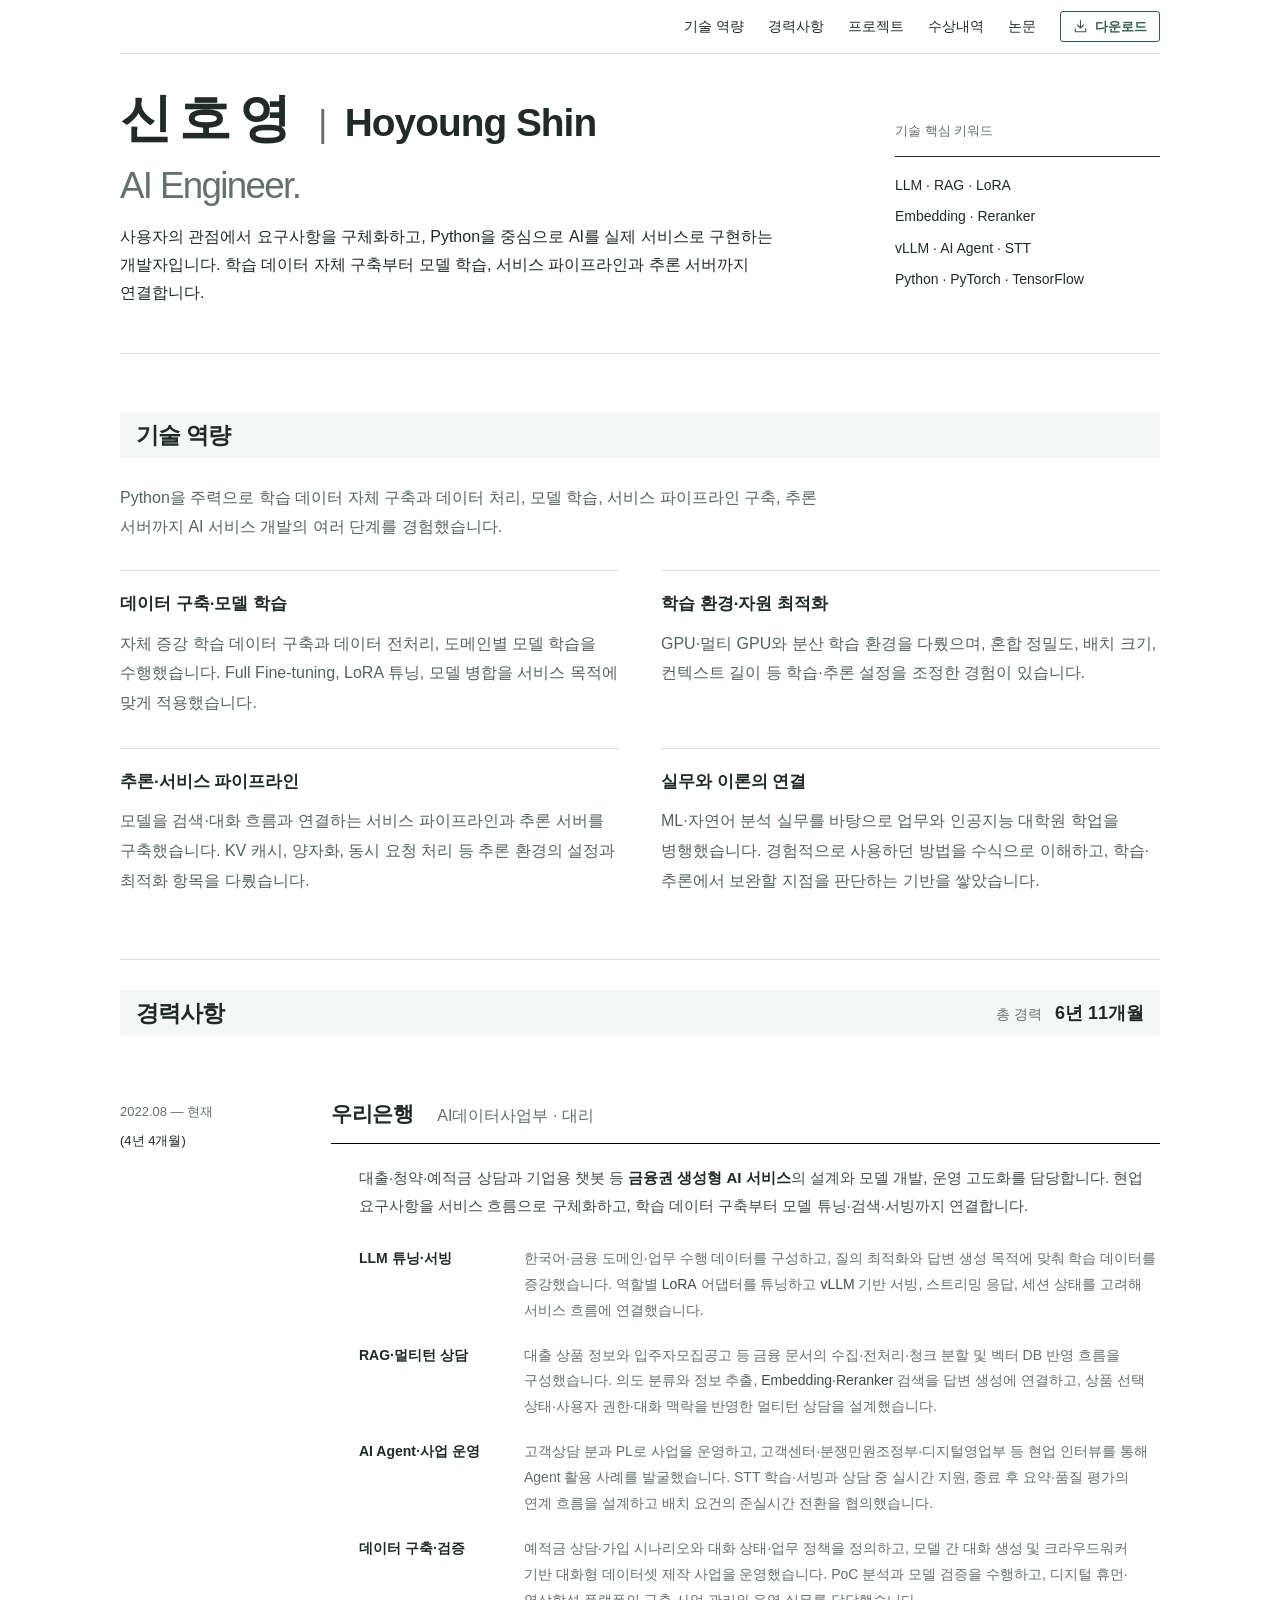
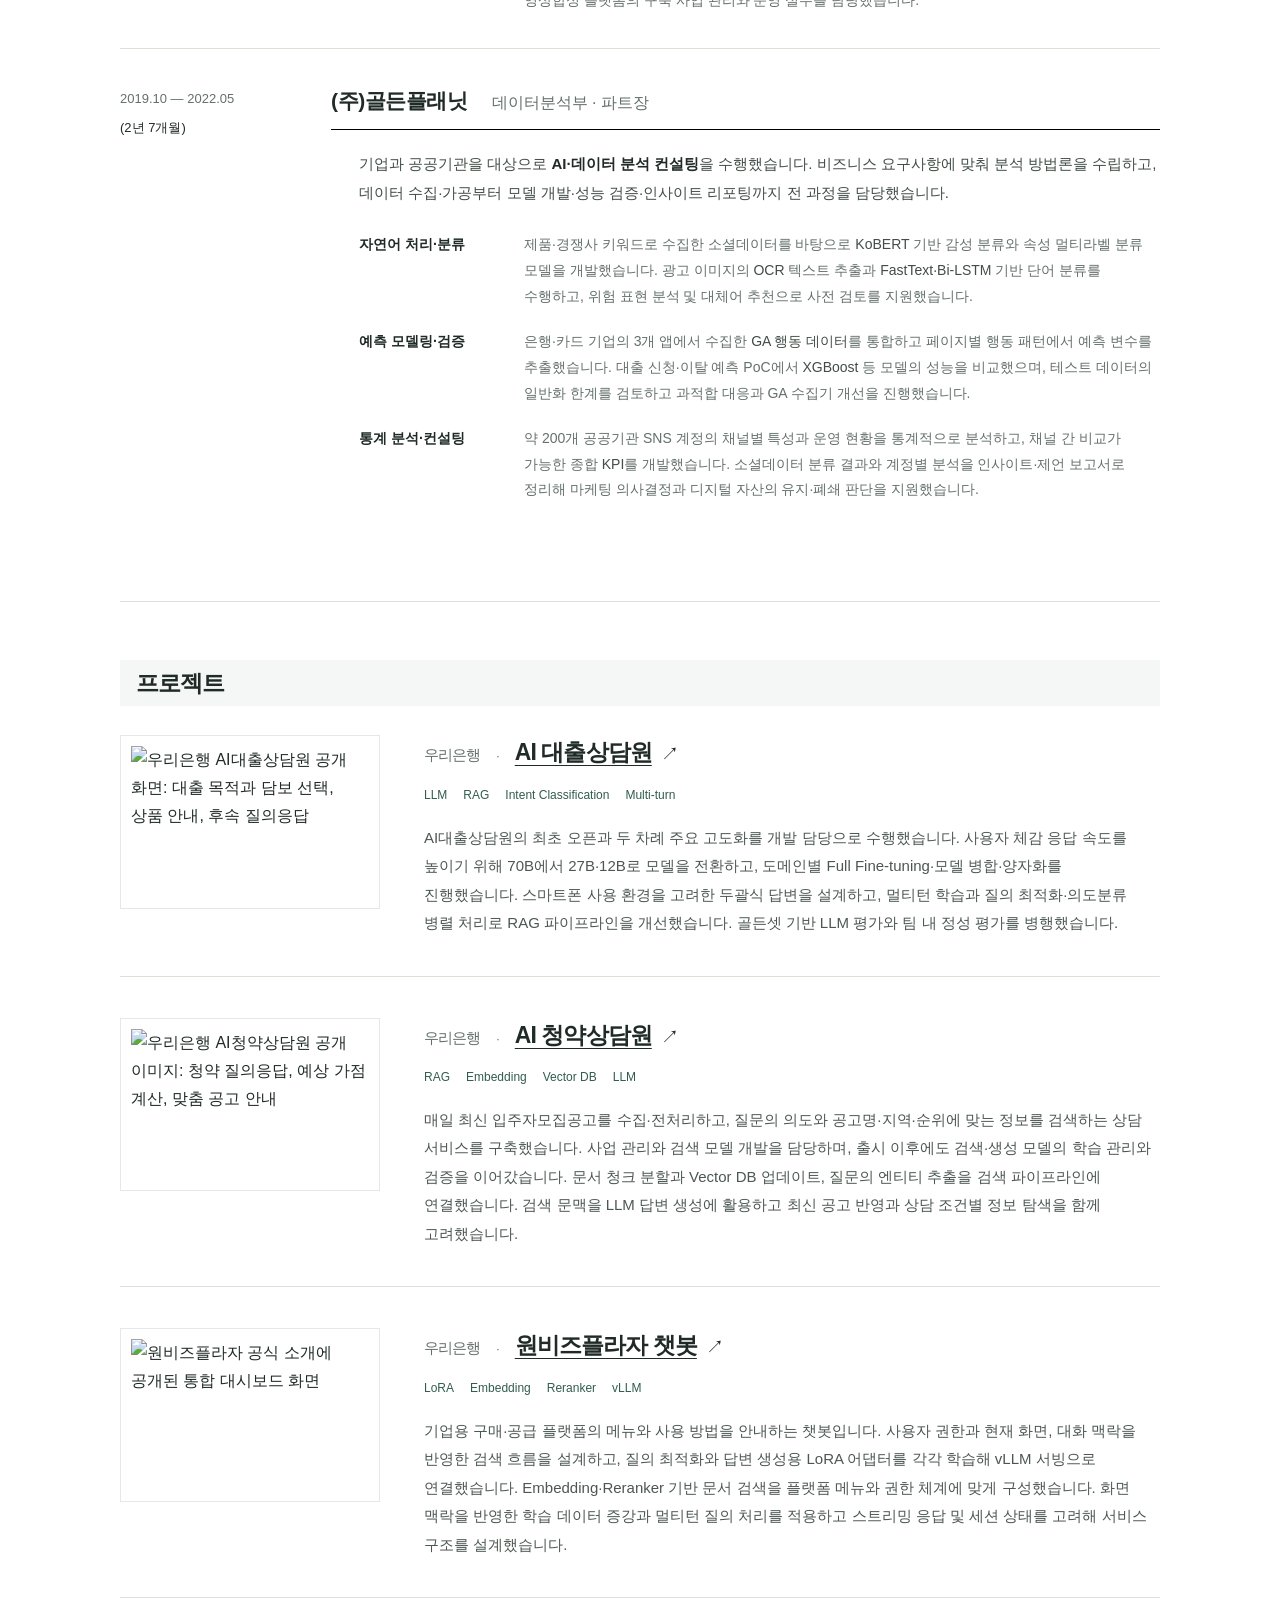
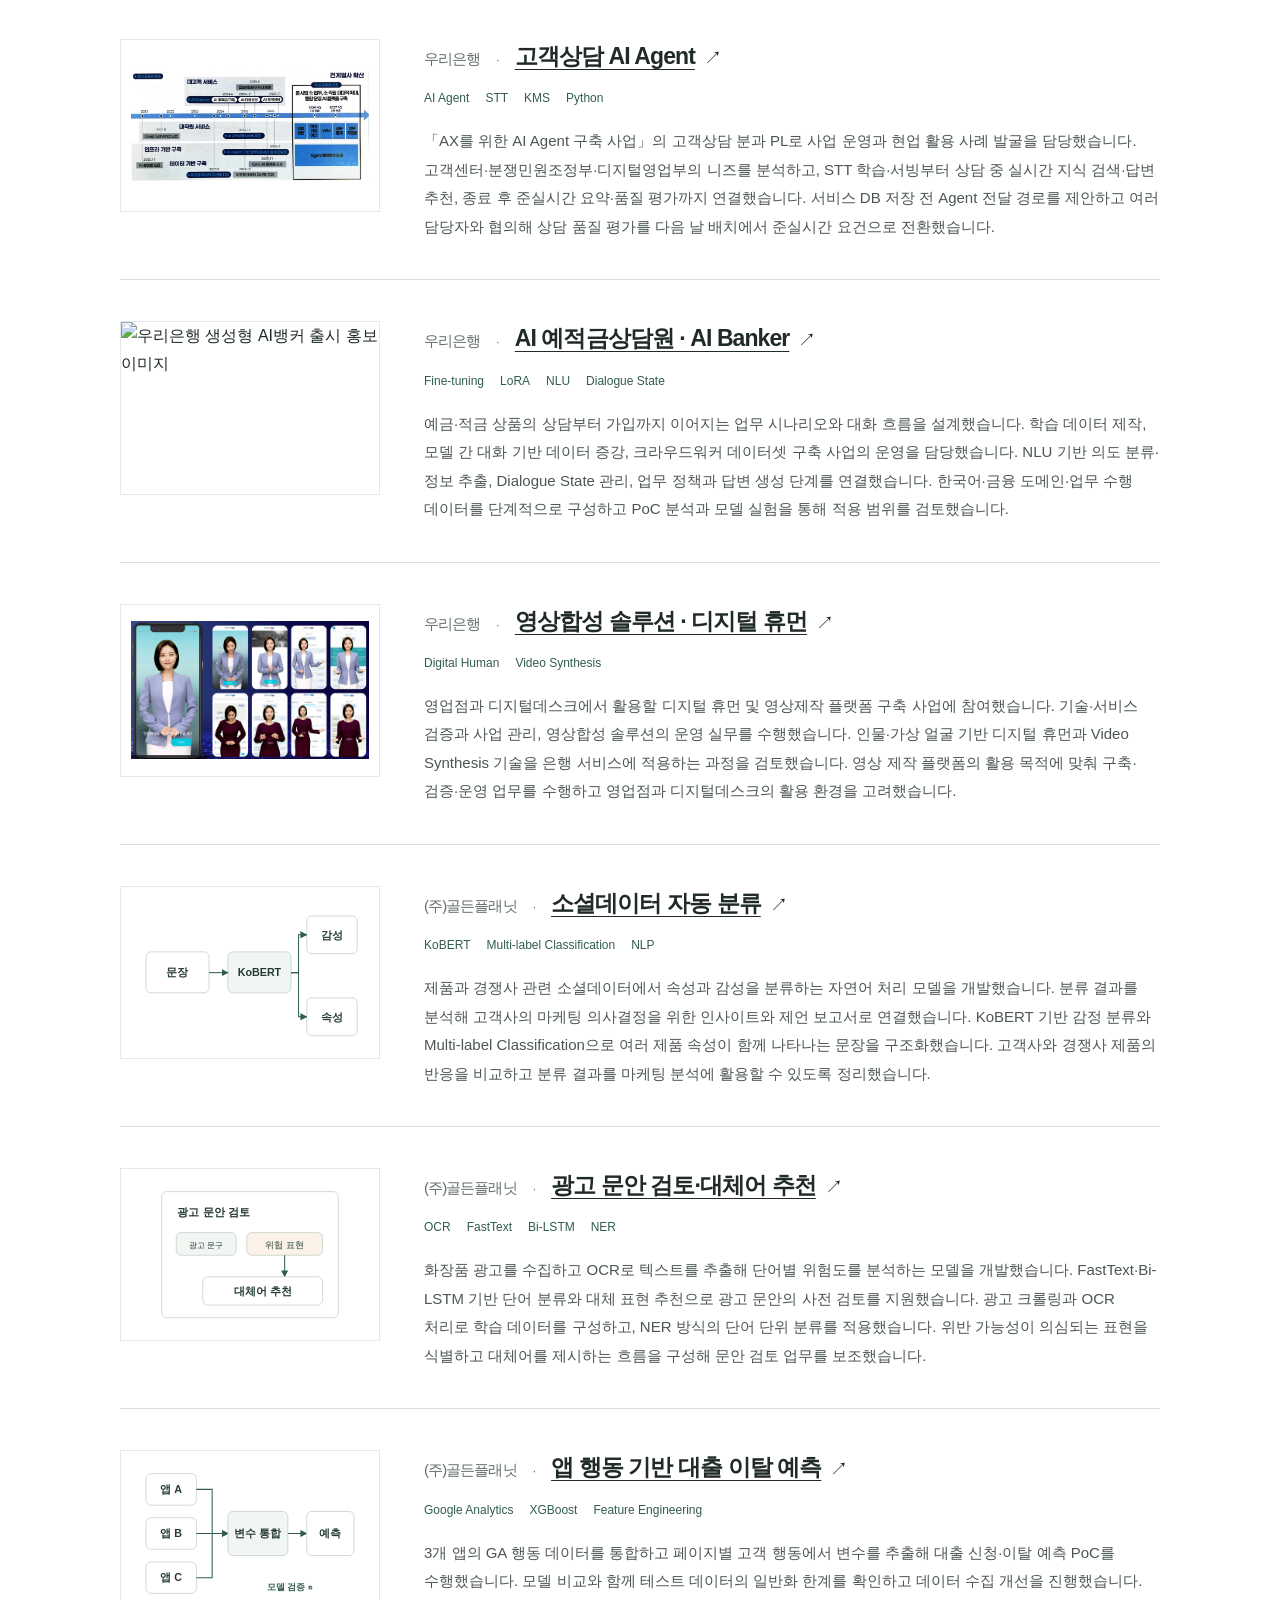
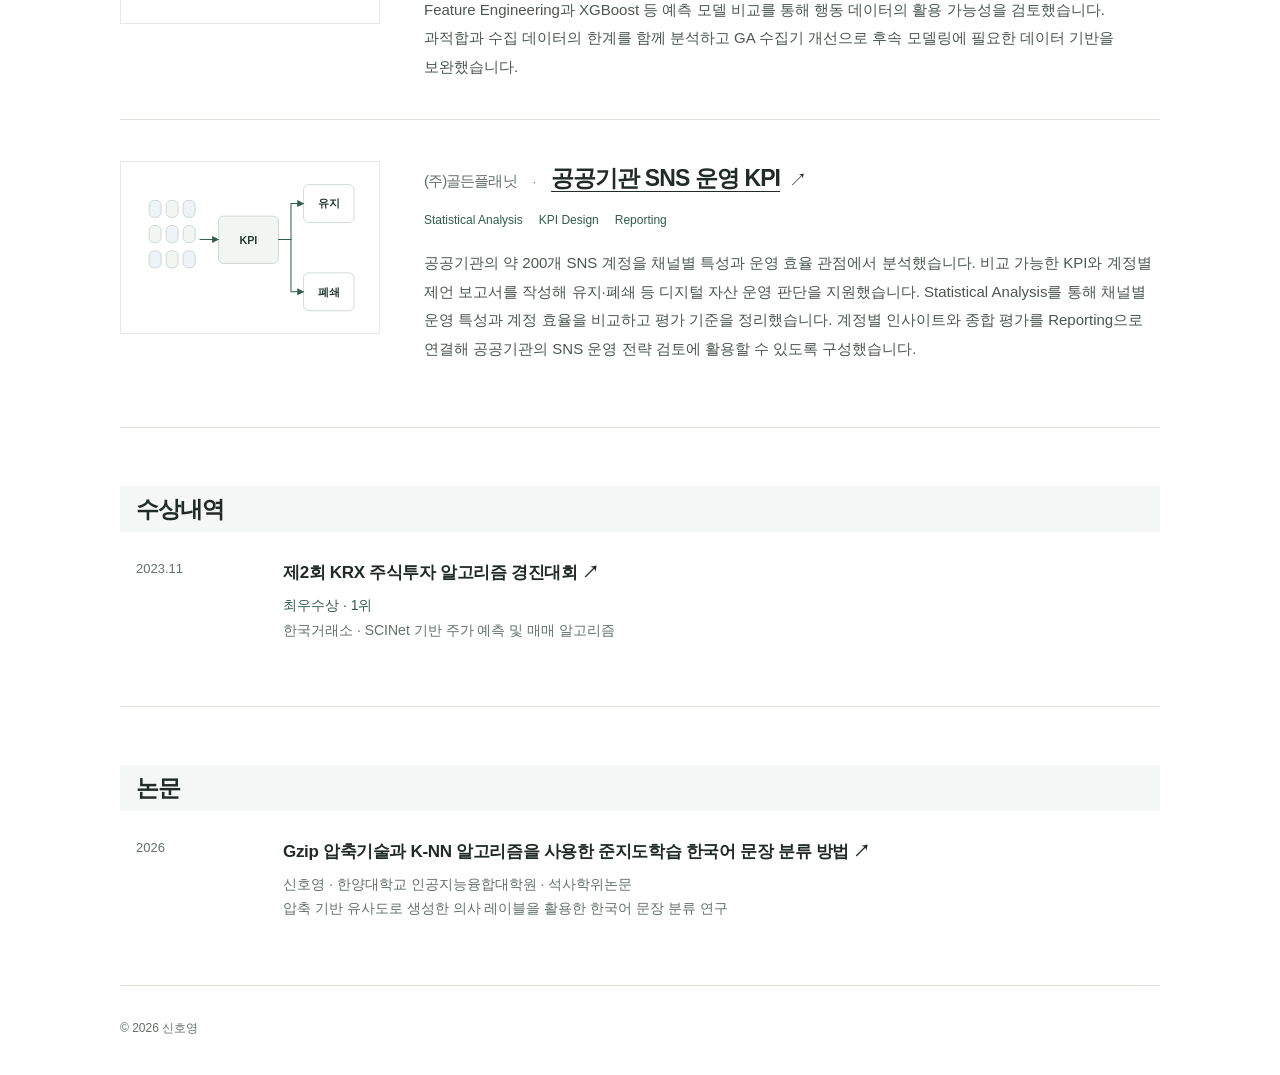
==== commit 7ec85d59: "Add Python-centered technical skills and update PDF" ====
--- a/index.html
+++ b/index.html
@@ -1,3 +1,3 @@
-<!doctype html><html lang="ko"><head><meta charset="utf-8"><meta name="viewport" content="width=device-width, initial-scale=1"><meta name="description" content="신호영 — 금융 AI 서비스, LLM·RAG·AI Agent 프로젝트"><title>신호영 | Hoyoung Shin — AI Engineer</title><link rel="stylesheet" href="style.css?v=20261019-download-14"><link rel="icon" href="favicon.svg" type="image/svg+xml"></head><body><a class="skip" href="#main">본문으로</a><div class="wrap"><header class="site-header site-header-main"><nav aria-label="주요 메뉴"><a href="./#experience">경력사항</a><a href="./#projects">프로젝트</a><a href="./#awards">수상내역</a><a href="./#papers">논문</a><a class="portfolio-download" href="portfolio.pdf?v=20261023-customer-v1" download="신호영_포트폴리오_전체_2026-10-23.pdf" title="포트폴리오 전체 PDF 다운로드 · 21페이지 · 2026.10.23 인터뷰 반영"><svg viewBox="0 0 20 20" width="15" height="15" aria-hidden="true" focusable="false"><path d="M10 2v10m-4-4 4 4 4-4M3 13v4h14v-4" fill="none" stroke="currentColor" stroke-width="1.5" stroke-linecap="round" stroke-linejoin="round"/></svg><span>다운로드</span></a></nav></header><main class="portfolio-main" id="main"><section class="hero" aria-labelledby="name"><div><h1 id="name"><span class="name-label"><span class="name-ko">신호영</span><span class="name-separator">|</span><span class="name-en" lang="en">Hoyoung Shin</span></span><span class="role-label">AI Engineer.</span></h1><p class="summary">사용자의 관점에서 요구사항을 구체화하고, AI를 실제 서비스로 구현하는 개발자입니다. LLM 튜닝과 RAG·Agent를 활용해 사용 환경에 맞는 답변과 서비스 흐름을 설계합니다.</p></div><aside class="hero-aside" aria-label="기술 핵심 키워드"><p>기술 핵심 키워드</p><ul><li>LLM · RAG · LoRA</li><li>Embedding · Reranker</li><li>vLLM · AI Agent · STT</li><li>Python · PyTorch · TensorFlow</li></ul></aside></section><section class="section career-section" id="experience"><div class="section-head"><h2>경력사항</h2><p class="career-total">총 경력 <strong id="total-tenure">6년 9개월</strong></p></div><div class="career-list"><article class="timeline-item career-item"><div class="career-period"><span class="date">2022.08 — 현재 <span class="tenure" data-start="2022-08-01" data-end="">(4년 2개월)</span></span></div><div><div class="career-heading"><h3>우리은행</h3><p class="position">AI데이터사업부 · 대리</p></div><p class="career-summary">대출·청약·예적금 상담과 기업용 챗봇 등 <strong>금융권 생성형 AI 서비스</strong>의 설계와 모델 개발, 운영 고도화를 담당합니다. 현업 요구사항을 서비스 흐름으로 구체화하고, 학습 데이터 구축부터 모델 튜닝·검색·서빙까지 연결합니다.</p><ul class="career-points"><li><strong class="career-point-title">LLM 튜닝·서빙</strong><span>한국어·금융 도메인·업무 수행 데이터를 구성하고, 질의 최적화와 답변 생성 목적에 맞춰 학습 데이터를 증강했습니다. 역할별 <strong>LoRA</strong> 어댑터를 튜닝하고 <strong>vLLM</strong> 기반 서빙, 스트리밍 응답, 세션 상태를 고려해 서비스 흐름에 연결했습니다.</span></li><li><strong class="career-point-title">RAG·멀티턴 상담</strong><span>대출 상품 정보와 입주자모집공고 등 금융 문서의 수집·전처리·청크 분할 및 벡터 DB 반영 흐름을 구성했습니다. 의도 분류와 정보 추출, <strong>Embedding·Reranker</strong> 검색을 답변 생성에 연결하고, 상품 선택 상태·사용자 권한·대화 맥락을 반영한 멀티턴 상담을 설계했습니다.</span></li><li><strong class="career-point-title">AI Agent·사업 운영</strong><span>고객상담 분과 PL로 사업을 운영하고, 고객센터·분쟁민원조정부·디지털영업부 등 현업 인터뷰를 통해 Agent 활용 사례를 발굴했습니다. STT 학습·서빙과 상담 중 실시간 지원, 종료 후 요약·품질 평가의 연계 흐름을 설계하고 배치 요건의 준실시간 전환을 협의했습니다.</span></li><li><strong class="career-point-title">데이터 구축·검증</strong><span>예적금 상담·가입 시나리오와 대화 상태·업무 정책을 정의하고, 모델 간 대화 생성 및 크라우드워커 기반 대화형 데이터셋 제작 사업을 운영했습니다. PoC 분석과 모델 검증을 수행하고, 디지털 휴먼·영상합성 플랫폼의 구축 사업 관리와 운영 실무를 담당했습니다.</span></li></ul></div></article><article class="timeline-item career-item"><div class="career-period"><span class="date">2019.10 — 2022.05 <span class="tenure" data-start="2019-10-01" data-end="2022-05-20">(2년 7개월)</span></span></div><div><div class="career-heading"><h3>(주)골든플래닛</h3><p class="position">데이터분석부 · 파트장</p></div><p class="career-summary">기업과 공공기관을 대상으로 <strong>AI·데이터 분석 컨설팅</strong>을 수행했습니다. 비즈니스 요구사항에 맞춰 분석 방법론을 수립하고, 데이터 수집·가공부터 모델 개발·성능 검증·인사이트 리포팅까지 전 과정을 담당했습니다.</p><ul class="career-points"><li><strong class="career-point-title">자연어 처리·분류</strong><span>제품·경쟁사 키워드로 수집한 소셜데이터를 바탕으로 <strong>KoBERT</strong> 기반 감성 분류와 속성 멀티라벨 분류 모델을 개발했습니다. 광고 이미지의 <strong>OCR</strong> 텍스트 추출과 <strong>FastText·Bi-LSTM</strong> 기반 단어 분류를 수행하고, 위험 표현 분석 및 대체어 추천으로 사전 검토를 지원했습니다.</span></li><li><strong class="career-point-title">예측 모델링·검증</strong><span>은행·카드 기업의 3개 앱에서 수집한 <strong>GA 행동 데이터</strong>를 통합하고 페이지별 행동 패턴에서 예측 변수를 추출했습니다. 대출 신청·이탈 예측 PoC에서 <strong>XGBoost</strong> 등 모델의 성능을 비교했으며, 테스트 데이터의 일반화 한계를 검토하고 과적합 대응과 GA 수집기 개선을 진행했습니다.</span></li><li><strong class="career-point-title">통계 분석·컨설팅</strong><span>약 200개 공공기관 SNS 계정의 채널별 특성과 운영 현황을 통계적으로 분석하고, 채널 간 비교가 가능한 종합 <strong>KPI</strong>를 개발했습니다. 소셜데이터 분류 결과와 계정별 분석을 인사이트·제언 보고서로 정리해 마케팅 의사결정과 디지털 자산의 유지·폐쇄 판단을 지원했습니다.</span></li></ul></div></article></div></section><section class="section" id="projects"><div class="section-head"><h2>프로젝트</h2></div><article class="project"><a class="project-thumbnail" href="project-agent.html" aria-label="AI 대출상담원 상세 보기"><div class="project-art project-art-image thumb-project-agent"><img src="https://m.betanews.net/data/beta/image/2025/12/26/beta20251226000050.png" alt="우리은행 AI대출상담원 공개 화면: 대출 목적과 담보 선택, 상품 안내, 후속 질의응답" loading="lazy" referrerpolicy="no-referrer"></div></a><div><h3><a href="project-agent.html"><span class="project-company">우리은행</span><span class="project-title-separator" aria-hidden="true">·</span><span class="project-title-link"><span class="project-title-text">AI 대출상담원</span><span class="arrow" aria-hidden="true">↗</span></span></a></h3><div class="stack"><span>LLM</span><span>RAG</span><span>Intent Classification</span><span>Multi-turn</span></div><p class="summary">AI대출상담원의 최초 오픈과 두 차례 주요 고도화를 개발 담당으로 수행했습니다. 사용자 체감 응답 속도를 높이기 위해 70B에서 27B·12B로 모델을 전환하고, 도메인별 Full Fine-tuning·모델 병합·양자화를 진행했습니다. 스마트폰 사용 환경을 고려한 두괄식 답변을 설계하고, 멀티턴 학습과 질의 최적화·의도분류 병렬 처리로 RAG 파이프라인을 개선했습니다. 골든셋 기반 LLM 평가와 팀 내 정성 평가를 병행했습니다.</p></div></article><article class="project"><a class="project-thumbnail" href="project-search.html" aria-label="AI 청약상담원 상세 보기"><div class="project-art project-art-image thumb-project-search"><img src="https://img1.newsis.com/2025/11/24/NISI20251124_0002000662_web.jpg" alt="우리은행 AI청약상담원 공개 이미지: 청약 질의응답, 예상 가점 계산, 맞춤 공고 안내" loading="lazy" referrerpolicy="no-referrer"></div></a><div><h3><a href="project-search.html"><span class="project-company">우리은행</span><span class="project-title-separator" aria-hidden="true">·</span><span class="project-title-link"><span class="project-title-text">AI 청약상담원</span><span class="arrow" aria-hidden="true">↗</span></span></a></h3><div class="stack"><span>RAG</span><span>Embedding</span><span>Vector DB</span><span>LLM</span></div><p class="summary">매일 최신 입주자모집공고를 수집·전처리하고, 질문의 의도와 공고명·지역·순위에 맞는 정보를 검색하는 상담 서비스를 구축했습니다. 사업 관리와 검색 모델 개발을 담당하며, 출시 이후에도 검색·생성 모델의 학습 관리와 검증을 이어갔습니다. 문서 청크 분할과 Vector DB 업데이트, 질문의 엔티티 추출을 검색 파이프라인에 연결했습니다. 검색 문맥을 LLM 답변 생성에 활용하고 최신 공고 반영과 상담 조건별 정보 탐색을 함께 고려했습니다.</p></div></article><article class="project"><a class="project-thumbnail" href="project-wonbiz.html" aria-label="원비즈플라자 챗봇 상세 보기"><div class="project-art project-art-image thumb-project-wonbiz"><img src="https://www.wonbizplaza.com/assets/img/main/img_function1.png?bust=1792055400629" alt="원비즈플라자 공식 소개에 공개된 통합 대시보드 화면" loading="lazy" referrerpolicy="no-referrer"></div></a><div><h3><a href="project-wonbiz.html"><span class="project-company">우리은행</span><span class="project-title-separator" aria-hidden="true">·</span><span class="project-title-link"><span class="project-title-text">원비즈플라자 챗봇</span><span class="arrow" aria-hidden="true">↗</span></span></a></h3><div class="stack"><span>LoRA</span><span>Embedding</span><span>Reranker</span><span>vLLM</span></div><p class="summary">기업용 구매·공급 플랫폼의 메뉴와 사용 방법을 안내하는 챗봇입니다. 사용자 권한과 현재 화면, 대화 맥락을 반영한 검색 흐름을 설계하고, 질의 최적화와 답변 생성용 LoRA 어댑터를 각각 학습해 vLLM 서빙으로 연결했습니다. Embedding·Reranker 기반 문서 검색을 플랫폼 메뉴와 권한 체계에 맞게 구성했습니다. 화면 맥락을 반영한 학습 데이터 증강과 멀티턴 질의 처리를 적용하고 스트리밍 응답 및 세션 상태를 고려해 서비스 구조를 설계했습니다.</p></div></article><article class="project"><a class="project-thumbnail" href="project-customer-agent.html?v=20261023-customer-v1" aria-label="고객상담 AI Agent 상세 보기"><div class="project-art project-art-image"><img src="assets/customer-agent-roadmap.png" alt="우리은행 AI Agent 추진 로드맵: 대고객·대직원 서비스와 데이터 기반 구축, 전계열사 확산" loading="lazy" width="800" height="369"></div></a><div><h3><a href="project-customer-agent.html?v=20261023-customer-v1"><span class="project-company">우리은행</span><span class="project-title-separator" aria-hidden="true">·</span><span class="project-title-link"><span class="project-title-text">고객상담 AI Agent</span><span class="arrow" aria-hidden="true">↗</span></span></a></h3><div class="stack"><span>AI Agent</span><span>STT</span><span>KMS</span><span>Python</span></div><p class="summary">「AX를 위한 AI Agent 구축 사업」의 고객상담 분과 PL로 사업 운영과 현업 활용 사례 발굴을 담당했습니다. 고객센터·분쟁민원조정부·디지털영업부의 니즈를 분석하고, STT 학습·서빙부터 상담 중 실시간 지식 검색·답변 추천, 종료 후 준실시간 요약·품질 평가까지 연결했습니다. 서비스 DB 저장 전 Agent 전달 경로를 제안하고 여러 담당자와 협의해 상담 품질 평가를 다음 날 배치에서 준실시간 요건으로 전환했습니다.</p></div></article><article class="project"><a class="project-thumbnail" href="project-banker.html" aria-label="AI 예적금상담원 · AI Banker 상세 보기"><div class="project-art project-art-image thumb-project-banker"><img src="https://thumb.mt.co.kr/cdn-cgi/image/w%3D1200%2Ch%3D1698%2Cfit%3Dcover%2Cbg%3Dwhilte%2Cf%3Dauto%2Cquality%3Dhigh%2Csharpen%3D2%2Cg%3Dface/21/2024/04/2024040516181926824_1.jpg" alt="우리은행 생성형 AI뱅커 출시 홍보 이미지" loading="lazy" referrerpolicy="no-referrer"></div></a><div><h3><a href="project-banker.html"><span class="project-company">우리은행</span><span class="project-title-separator" aria-hidden="true">·</span><span class="project-title-link"><span class="project-title-text">AI 예적금상담원 · AI Banker</span><span class="arrow" aria-hidden="true">↗</span></span></a></h3><div class="stack"><span>Fine-tuning</span><span>LoRA</span><span>NLU</span><span>Dialogue State</span></div><p class="summary">예금·적금 상품의 상담부터 가입까지 이어지는 업무 시나리오와 대화 흐름을 설계했습니다. 학습 데이터 제작, 모델 간 대화 기반 데이터 증강, 크라우드워커 데이터셋 구축 사업의 운영을 담당했습니다. NLU 기반 의도 분류·정보 추출, Dialogue State 관리, 업무 정책과 답변 생성 단계를 연결했습니다. 한국어·금융 도메인·업무 수행 데이터를 단계적으로 구성하고 PoC 분석과 모델 실험을 통해 적용 범위를 검토했습니다.</p></div></article><article class="project"><a class="project-thumbnail" href="project-digital-human.html?v=20261019-digital-human-v8" aria-label="영상합성 솔루션 · 디지털 휴먼 상세 보기"><div class="project-art project-art-image"><img src="assets/digital-human-mobile.png" alt="모바일 뱅킹 AI 휴먼 참고 사례: 세로형 화면과 다양한 의상·제스처" loading="lazy" width="1225" height="708"></div></a><div><h3><a href="project-digital-human.html?v=20261019-digital-human-v8"><span class="project-company">우리은행</span><span class="project-title-separator" aria-hidden="true">·</span><span class="project-title-link"><span class="project-title-text">영상합성 솔루션 · 디지털 휴먼</span><span class="arrow" aria-hidden="true">↗</span></span></a></h3><div class="stack"><span>Digital Human</span><span>Video Synthesis</span></div><p class="summary">영업점과 디지털데스크에서 활용할 디지털 휴먼 및 영상제작 플랫폼 구축 사업에 참여했습니다. 기술·서비스 검증과 사업 관리, 영상합성 솔루션의 운영 실무를 수행했습니다. 인물·가상 얼굴 기반 디지털 휴먼과 Video Synthesis 기술을 은행 서비스에 적용하는 과정을 검토했습니다. 영상 제작 플랫폼의 활용 목적에 맞춰 구축·검증·운영 업무를 수행하고 영업점과 디지털데스크의 활용 환경을 고려했습니다.</p></div></article><article class="project"><a class="project-thumbnail" href="project-vision.html" aria-label="소셜데이터 자동 분류 상세 보기"><div class="project-art project-art-custom" aria-hidden="true"><svg xmlns="http://www.w3.org/2000/svg" viewBox="0 0 360 240" role="img" aria-label="프로젝트 시각 요약" style="font-family:-apple-system,BlinkMacSystemFont,Apple SD Gothic Neo,Malgun Gothic,sans-serif"><title>프로젝트 시각 요약</title><defs><marker id="project-vision-thumb-arrow" viewBox="0 0 10 10" refX="9" refY="5" markerWidth="7" markerHeight="7" orient="auto-start-reverse"><path d="M0 0 L10 5 L0 10 Z" fill="#315d4c"/></marker></defs><rect x="15" y="87" width="100" height="65" rx="8" fill="white" stroke="#b6c7be"/><text x="65.0" y="125.5" fill="#243b32" font-size="17" font-weight="600" text-anchor="middle">문장</text><rect x="145" y="87" width="100" height="65" rx="8" fill="#f1f6f3" stroke="#b6c7be"/><text x="195.0" y="125.5" fill="#243b32" font-size="17" font-weight="600" text-anchor="middle">KoBERT</text><polyline points="115,120 145,120" fill="none" stroke="#315d4c" stroke-width="1.6"  marker-end="url(#project-vision-thumb-arrow)"/><rect x="270" y="30" width="80" height="60" rx="8" fill="white" stroke="#b6c7be"/><text x="310.0" y="66.0" fill="#243b32" font-size="17" font-weight="600" text-anchor="middle">감성</text><rect x="270" y="160" width="80" height="60" rx="8" fill="white" stroke="#b6c7be"/><text x="310.0" y="196.0" fill="#243b32" font-size="17" font-weight="600" text-anchor="middle">속성</text><polyline points="245,120 257,120 257,60 270,60" fill="none" stroke="#315d4c" stroke-width="1.6"  marker-end="url(#project-vision-thumb-arrow)"/><polyline points="245,120 257,120 257,190 270,190" fill="none" stroke="#315d4c" stroke-width="1.6"  marker-end="url(#project-vision-thumb-arrow)"/></svg></div></a><div><h3><a href="project-vision.html"><span class="project-company">(주)골든플래닛</span><span class="project-title-separator" aria-hidden="true">·</span><span class="project-title-link"><span class="project-title-text">소셜데이터 자동 분류</span><span class="arrow" aria-hidden="true">↗</span></span></a></h3><div class="stack"><span>KoBERT</span><span>Multi-label Classification</span><span>NLP</span></div><p class="summary">제품과 경쟁사 관련 소셜데이터에서 속성과 감성을 분류하는 자연어 처리 모델을 개발했습니다. 분류 결과를 분석해 고객사의 마케팅 의사결정을 위한 인사이트와 제언 보고서로 연결했습니다. KoBERT 기반 감정 분류와 Multi-label Classification으로 여러 제품 속성이 함께 나타나는 문장을 구조화했습니다. 고객사와 경쟁사 제품의 반응을 비교하고 분류 결과를 마케팅 분석에 활용할 수 있도록 정리했습니다.</p></div></article><article class="project"><a class="project-thumbnail" href="project-ad-review.html" aria-label="광고 문안 검토·대체어 추천 상세 보기"><div class="project-art project-art-custom" aria-hidden="true"><svg xmlns="http://www.w3.org/2000/svg" viewBox="0 0 360 240" role="img" aria-label="프로젝트 시각 요약" style="font-family:-apple-system,BlinkMacSystemFont,Apple SD Gothic Neo,Malgun Gothic,sans-serif"><title>프로젝트 시각 요약</title><defs><marker id="project-ad-review-thumb-arrow" viewBox="0 0 10 10" refX="9" refY="5" markerWidth="7" markerHeight="7" orient="auto-start-reverse"><path d="M0 0 L10 5 L0 10 Z" fill="#315d4c"/></marker></defs><rect x="40" y="20" width="280" height="200" rx="8" fill="white" stroke="#b6c7be"/><text x="65" y="58" fill="#243b32" font-size="18" font-weight="600" text-anchor="start">광고 문안 검토</text><rect x="63" y="85" width="95" height="36" rx="8" fill="#f1f6f3" stroke="#b6c7be"/><text x="110" y="109" fill="#243b32" font-size="13" font-weight="400" text-anchor="middle">광고 문구</text><rect x="175" y="85" width="120" height="36" rx="8" fill="#fbf2e8" stroke="#b6c7be"/><text x="235" y="109" fill="#243b32" font-size="14" font-weight="400" text-anchor="middle">위험 표현</text><polyline points="235,121 235,155" fill="none" stroke="#315d4c" stroke-width="1.6"  marker-end="url(#project-ad-review-thumb-arrow)"/><rect x="105" y="155" width="190" height="45" rx="8" fill="white" stroke="#b6c7be"/><text x="200.0" y="183.5" fill="#243b32" font-size="17" font-weight="600" text-anchor="middle">대체어 추천</text></svg></div></a><div><h3><a href="project-ad-review.html"><span class="project-company">(주)골든플래닛</span><span class="project-title-separator" aria-hidden="true">·</span><span class="project-title-link"><span class="project-title-text">광고 문안 검토·대체어 추천</span><span class="arrow" aria-hidden="true">↗</span></span></a></h3><div class="stack"><span>OCR</span><span>FastText</span><span>Bi-LSTM</span><span>NER</span></div><p class="summary">화장품 광고를 수집하고 OCR로 텍스트를 추출해 단어별 위험도를 분석하는 모델을 개발했습니다. FastText·Bi-LSTM 기반 단어 분류와 대체 표현 추천으로 광고 문안의 사전 검토를 지원했습니다. 광고 크롤링과 OCR 처리로 학습 데이터를 구성하고, NER 방식의 단어 단위 분류를 적용했습니다. 위반 가능성이 의심되는 표현을 식별하고 대체어를 제시하는 흐름을 구성해 문안 검토 업무를 보조했습니다.</p></div></article><article class="project"><a class="project-thumbnail" href="project-churn.html" aria-label="앱 행동 기반 대출 이탈 예측 상세 보기"><div class="project-art project-art-custom" aria-hidden="true"><svg xmlns="http://www.w3.org/2000/svg" viewBox="0 0 360 240" role="img" aria-label="프로젝트 시각 요약" style="font-family:-apple-system,BlinkMacSystemFont,Apple SD Gothic Neo,Malgun Gothic,sans-serif"><title>프로젝트 시각 요약</title><defs><marker id="project-churn-thumb-arrow" viewBox="0 0 10 10" refX="9" refY="5" markerWidth="7" markerHeight="7" orient="auto-start-reverse"><path d="M0 0 L10 5 L0 10 Z" fill="#315d4c"/></marker></defs><rect x="15" y="20" width="80" height="50" rx="8" fill="white" stroke="#b6c7be"/><text x="55.0" y="51.0" fill="#243b32" font-size="17" font-weight="600" text-anchor="middle">앱 A</text><polyline points="95,45 120,45 120,115 145,115" fill="none" stroke="#315d4c" stroke-width="1.6"  marker-end="url(#project-churn-thumb-arrow)"/><rect x="15" y="90" width="80" height="50" rx="8" fill="white" stroke="#b6c7be"/><text x="55.0" y="121.0" fill="#243b32" font-size="17" font-weight="600" text-anchor="middle">앱 B</text><polyline points="95,115 120,115 120,115 145,115" fill="none" stroke="#315d4c" stroke-width="1.6"  marker-end="url(#project-churn-thumb-arrow)"/><rect x="15" y="160" width="80" height="50" rx="8" fill="white" stroke="#b6c7be"/><text x="55.0" y="191.0" fill="#243b32" font-size="17" font-weight="600" text-anchor="middle">앱 C</text><polyline points="95,185 120,185 120,115 145,115" fill="none" stroke="#315d4c" stroke-width="1.6"  marker-end="url(#project-churn-thumb-arrow)"/><rect x="145" y="80" width="95" height="70" rx="8" fill="#f1f6f3" stroke="#b6c7be"/><text x="192.5" y="121.0" fill="#243b32" font-size="17" font-weight="600" text-anchor="middle">변수 통합</text><polyline points="240,115 270,115" fill="none" stroke="#315d4c" stroke-width="1.6"  marker-end="url(#project-churn-thumb-arrow)"/><rect x="270" y="80" width="75" height="70" rx="8" fill="white" stroke="#b6c7be"/><text x="307.5" y="121.0" fill="#243b32" font-size="17" font-weight="600" text-anchor="middle">예측</text><text x="242" y="205" fill="#315d4c" font-size="14" font-weight="600" text-anchor="middle">모델 검증 ↻</text></svg></div></a><div><h3><a href="project-churn.html"><span class="project-company">(주)골든플래닛</span><span class="project-title-separator" aria-hidden="true">·</span><span class="project-title-link"><span class="project-title-text">앱 행동 기반 대출 이탈 예측</span><span class="arrow" aria-hidden="true">↗</span></span></a></h3><div class="stack"><span>Google Analytics</span><span>XGBoost</span><span>Feature Engineering</span></div><p class="summary">3개 앱의 GA 행동 데이터를 통합하고 페이지별 고객 행동에서 변수를 추출해 대출 신청·이탈 예측 PoC를 수행했습니다. 모델 비교와 함께 테스트 데이터의 일반화 한계를 확인하고 데이터 수집 개선을 진행했습니다. Feature Engineering과 XGBoost 등 예측 모델 비교를 통해 행동 데이터의 활용 가능성을 검토했습니다. 과적합과 수집 데이터의 한계를 함께 분석하고 GA 수집기 개선으로 후속 모델링에 필요한 데이터 기반을 보완했습니다.</p></div></article><article class="project"><a class="project-thumbnail" href="project-sns-kpi.html" aria-label="공공기관 SNS 운영 KPI 상세 보기"><div class="project-art project-art-custom" aria-hidden="true"><svg xmlns="http://www.w3.org/2000/svg" viewBox="0 0 360 240" role="img" aria-label="프로젝트 시각 요약" style="font-family:-apple-system,BlinkMacSystemFont,Apple SD Gothic Neo,Malgun Gothic,sans-serif"><title>프로젝트 시각 요약</title><defs><marker id="project-sns-kpi-thumb-arrow" viewBox="0 0 10 10" refX="9" refY="5" markerWidth="7" markerHeight="7" orient="auto-start-reverse"><path d="M0 0 L10 5 L0 10 Z" fill="#315d4c"/></marker></defs><rect x="20" y="45" width="19" height="27" rx="8" fill="#edf3f7" stroke="#b6c7be"/><rect x="47" y="45" width="19" height="27" rx="8" fill="#f1f6f3" stroke="#b6c7be"/><rect x="74" y="45" width="19" height="27" rx="8" fill="#edf3f7" stroke="#b6c7be"/><rect x="20" y="85" width="19" height="27" rx="8" fill="#f1f6f3" stroke="#b6c7be"/><rect x="47" y="85" width="19" height="27" rx="8" fill="#edf3f7" stroke="#b6c7be"/><rect x="74" y="85" width="19" height="27" rx="8" fill="#f1f6f3" stroke="#b6c7be"/><rect x="20" y="125" width="19" height="27" rx="8" fill="#edf3f7" stroke="#b6c7be"/><rect x="47" y="125" width="19" height="27" rx="8" fill="#f1f6f3" stroke="#b6c7be"/><rect x="74" y="125" width="19" height="27" rx="8" fill="#edf3f7" stroke="#b6c7be"/><rect x="130" y="70" width="95" height="75" rx="8" fill="#f1f6f3" stroke="#b6c7be"/><text x="177.5" y="113.5" fill="#243b32" font-size="17" font-weight="600" text-anchor="middle">KPI</text><polyline points="100,107 130,107" fill="none" stroke="#315d4c" stroke-width="1.6"  marker-end="url(#project-sns-kpi-thumb-arrow)"/><rect x="265" y="20" width="80" height="60" rx="8" fill="white" stroke="#b6c7be"/><text x="305.0" y="56.0" fill="#243b32" font-size="17" font-weight="600" text-anchor="middle">유지</text><rect x="265" y="160" width="80" height="60" rx="8" fill="white" stroke="#b6c7be"/><text x="305.0" y="196.0" fill="#243b32" font-size="17" font-weight="600" text-anchor="middle">폐쇄</text><polyline points="225,107 245,107 245,50 265,50" fill="none" stroke="#315d4c" stroke-width="1.6"  marker-end="url(#project-sns-kpi-thumb-arrow)"/><polyline points="225,107 245,107 245,190 265,190" fill="none" stroke="#315d4c" stroke-width="1.6"  marker-end="url(#project-sns-kpi-thumb-arrow)"/></svg></div></a><div><h3><a href="project-sns-kpi.html"><span class="project-company">(주)골든플래닛</span><span class="project-title-separator" aria-hidden="true">·</span><span class="project-title-link"><span class="project-title-text">공공기관 SNS 운영 KPI</span><span class="arrow" aria-hidden="true">↗</span></span></a></h3><div class="stack"><span>Statistical Analysis</span><span>KPI Design</span><span>Reporting</span></div><p class="summary">공공기관의 약 200개 SNS 계정을 채널별 특성과 운영 효율 관점에서 분석했습니다. 비교 가능한 KPI와 계정별 제언 보고서를 작성해 유지·폐쇄 등 디지털 자산 운영 판단을 지원했습니다. Statistical Analysis를 통해 채널별 운영 특성과 계정 효율을 비교하고 평가 기준을 정리했습니다. 계정별 인사이트와 종합 평가를 Reporting으로 연결해 공공기관의 SNS 운영 전략 검토에 활용할 수 있도록 구성했습니다.</p></div></article></section><section class="section section-list" id="awards"><div class="section-head"><h2>수상내역</h2></div><div class="section-body"><article class="timeline-item"><span class="date">2023.11</span><div><h3><a href="project-krx.html">제2회 KRX 주식투자 알고리즘 경진대회 ↗</a></h3><p class="award-result">최우수상 · 1위</p><p>한국거래소 · SCINet 기반 주가 예측 및 매매 알고리즘</p></div></article></div></section><section class="section section-list" id="papers"><div class="section-head"><h2>논문</h2></div><div class="section-body"><article class="timeline-item"><span class="date">2026</span><div><h3><a href="research.html?v=20261019-figures-v5">Gzip 압축기술과 K-NN 알고리즘을 사용한 준지도학습 한국어 문장 분류 방법 ↗</a></h3><p>신호영 · 한양대학교 인공지능융합대학원 · 석사학위논문</p><p>압축 기반 유사도로 생성한 의사 레이블을 활용한 한국어 문장 분류 연구</p></div></article></div></section></main><script>
+<!doctype html><html lang="ko"><head><meta charset="utf-8"><meta name="viewport" content="width=device-width, initial-scale=1"><meta name="description" content="신호영 — 금융 AI 서비스, LLM·RAG·AI Agent 프로젝트"><title>신호영 | Hoyoung Shin — AI Engineer</title><link rel="stylesheet" href="style.css?v=20261019-download-14"><link rel="icon" href="favicon.svg" type="image/svg+xml"><style>.skills-intro{max-width:760px;color:#56645d;line-height:1.8;margin:0 0 28px}.skills-grid{display:grid;grid-template-columns:1fr 1fr;gap:30px 42px}.skills-grid article{border-top:1px solid #dde3df;padding-top:18px}.skills-grid h3{margin:0 0 10px;font-size:17px}.skills-grid p{margin:0;line-height:1.85;color:#56645d}@media(max-width:640px){.skills-grid{grid-template-columns:1fr;gap:24px}}</style></head><body><a class="skip" href="#main">본문으로</a><div class="wrap"><header class="site-header site-header-main"><nav aria-label="주요 메뉴"><a href="./#skills">기술 역량</a><a href="./#experience">경력사항</a><a href="./#projects">프로젝트</a><a href="./#awards">수상내역</a><a href="./#papers">논문</a><a class="portfolio-download" href="portfolio.pdf?v=20261023-skills-v2" download="신호영_포트폴리오_전체_2026-10-23.pdf" title="포트폴리오 전체 PDF 다운로드 · 22페이지 · 2026.10.23 인터뷰 반영"><svg viewBox="0 0 20 20" width="15" height="15" aria-hidden="true" focusable="false"><path d="M10 2v10m-4-4 4 4 4-4M3 13v4h14v-4" fill="none" stroke="currentColor" stroke-width="1.5" stroke-linecap="round" stroke-linejoin="round"/></svg><span>다운로드</span></a></nav></header><main class="portfolio-main" id="main"><section class="hero" aria-labelledby="name"><div><h1 id="name"><span class="name-label"><span class="name-ko">신호영</span><span class="name-separator">|</span><span class="name-en" lang="en">Hoyoung Shin</span></span><span class="role-label">AI Engineer.</span></h1><p class="summary">사용자의 관점에서 요구사항을 구체화하고, Python을 중심으로 AI를 실제 서비스로 구현하는 개발자입니다. 학습 데이터 자체 구축부터 모델 학습, 서비스 파이프라인과 추론 서버까지 연결합니다.</p></div><aside class="hero-aside" aria-label="기술 핵심 키워드"><p>기술 핵심 키워드</p><ul><li>LLM · RAG · LoRA</li><li>Embedding · Reranker</li><li>vLLM · AI Agent · STT</li><li>Python · PyTorch · TensorFlow</li></ul></aside></section><section class="section skills-section" id="skills"><div class="section-head"><h2>기술 역량</h2></div><p class="skills-intro">Python을 주력으로 학습 데이터 자체 구축과 데이터 처리, 모델 학습, 서비스 파이프라인 구축, 추론 서버까지 AI 서비스 개발의 여러 단계를 경험했습니다.</p><div class="skills-grid"><article><h3>데이터 구축·모델 학습</h3><p>자체 증강 학습 데이터 구축과 데이터 전처리, 도메인별 모델 학습을 수행했습니다. Full Fine-tuning, LoRA 튜닝, 모델 병합을 서비스 목적에 맞게 적용했습니다.</p></article><article><h3>학습 환경·자원 최적화</h3><p>GPU·멀티 GPU와 분산 학습 환경을 다뤘으며, 혼합 정밀도, 배치 크기, 컨텍스트 길이 등 학습·추론 설정을 조정한 경험이 있습니다.</p></article><article><h3>추론·서비스 파이프라인</h3><p>모델을 검색·대화 흐름과 연결하는 서비스 파이프라인과 추론 서버를 구축했습니다. KV 캐시, 양자화, 동시 요청 처리 등 추론 환경의 설정과 최적화 항목을 다뤘습니다.</p></article><article><h3>실무와 이론의 연결</h3><p>ML·자연어 분석 실무를 바탕으로 업무와 인공지능 대학원 학업을 병행했습니다. 경험적으로 사용하던 방법을 수식으로 이해하고, 학습·추론에서 보완할 지점을 판단하는 기반을 쌓았습니다.</p></article></div></section><section class="section career-section" id="experience"><div class="section-head"><h2>경력사항</h2><p class="career-total">총 경력 <strong id="total-tenure">6년 9개월</strong></p></div><div class="career-list"><article class="timeline-item career-item"><div class="career-period"><span class="date">2022.08 — 현재 <span class="tenure" data-start="2022-08-01" data-end="">(4년 2개월)</span></span></div><div><div class="career-heading"><h3>우리은행</h3><p class="position">AI데이터사업부 · 대리</p></div><p class="career-summary">대출·청약·예적금 상담과 기업용 챗봇 등 <strong>금융권 생성형 AI 서비스</strong>의 설계와 모델 개발, 운영 고도화를 담당합니다. 현업 요구사항을 서비스 흐름으로 구체화하고, 학습 데이터 구축부터 모델 튜닝·검색·서빙까지 연결합니다.</p><ul class="career-points"><li><strong class="career-point-title">LLM 튜닝·서빙</strong><span>한국어·금융 도메인·업무 수행 데이터를 구성하고, 질의 최적화와 답변 생성 목적에 맞춰 학습 데이터를 증강했습니다. 역할별 <strong>LoRA</strong> 어댑터를 튜닝하고 <strong>vLLM</strong> 기반 서빙, 스트리밍 응답, 세션 상태를 고려해 서비스 흐름에 연결했습니다.</span></li><li><strong class="career-point-title">RAG·멀티턴 상담</strong><span>대출 상품 정보와 입주자모집공고 등 금융 문서의 수집·전처리·청크 분할 및 벡터 DB 반영 흐름을 구성했습니다. 의도 분류와 정보 추출, <strong>Embedding·Reranker</strong> 검색을 답변 생성에 연결하고, 상품 선택 상태·사용자 권한·대화 맥락을 반영한 멀티턴 상담을 설계했습니다.</span></li><li><strong class="career-point-title">AI Agent·사업 운영</strong><span>고객상담 분과 PL로 사업을 운영하고, 고객센터·분쟁민원조정부·디지털영업부 등 현업 인터뷰를 통해 Agent 활용 사례를 발굴했습니다. STT 학습·서빙과 상담 중 실시간 지원, 종료 후 요약·품질 평가의 연계 흐름을 설계하고 배치 요건의 준실시간 전환을 협의했습니다.</span></li><li><strong class="career-point-title">데이터 구축·검증</strong><span>예적금 상담·가입 시나리오와 대화 상태·업무 정책을 정의하고, 모델 간 대화 생성 및 크라우드워커 기반 대화형 데이터셋 제작 사업을 운영했습니다. PoC 분석과 모델 검증을 수행하고, 디지털 휴먼·영상합성 플랫폼의 구축 사업 관리와 운영 실무를 담당했습니다.</span></li></ul></div></article><article class="timeline-item career-item"><div class="career-period"><span class="date">2019.10 — 2022.05 <span class="tenure" data-start="2019-10-01" data-end="2022-05-20">(2년 7개월)</span></span></div><div><div class="career-heading"><h3>(주)골든플래닛</h3><p class="position">데이터분석부 · 파트장</p></div><p class="career-summary">기업과 공공기관을 대상으로 <strong>AI·데이터 분석 컨설팅</strong>을 수행했습니다. 비즈니스 요구사항에 맞춰 분석 방법론을 수립하고, 데이터 수집·가공부터 모델 개발·성능 검증·인사이트 리포팅까지 전 과정을 담당했습니다.</p><ul class="career-points"><li><strong class="career-point-title">자연어 처리·분류</strong><span>제품·경쟁사 키워드로 수집한 소셜데이터를 바탕으로 <strong>KoBERT</strong> 기반 감성 분류와 속성 멀티라벨 분류 모델을 개발했습니다. 광고 이미지의 <strong>OCR</strong> 텍스트 추출과 <strong>FastText·Bi-LSTM</strong> 기반 단어 분류를 수행하고, 위험 표현 분석 및 대체어 추천으로 사전 검토를 지원했습니다.</span></li><li><strong class="career-point-title">예측 모델링·검증</strong><span>은행·카드 기업의 3개 앱에서 수집한 <strong>GA 행동 데이터</strong>를 통합하고 페이지별 행동 패턴에서 예측 변수를 추출했습니다. 대출 신청·이탈 예측 PoC에서 <strong>XGBoost</strong> 등 모델의 성능을 비교했으며, 테스트 데이터의 일반화 한계를 검토하고 과적합 대응과 GA 수집기 개선을 진행했습니다.</span></li><li><strong class="career-point-title">통계 분석·컨설팅</strong><span>약 200개 공공기관 SNS 계정의 채널별 특성과 운영 현황을 통계적으로 분석하고, 채널 간 비교가 가능한 종합 <strong>KPI</strong>를 개발했습니다. 소셜데이터 분류 결과와 계정별 분석을 인사이트·제언 보고서로 정리해 마케팅 의사결정과 디지털 자산의 유지·폐쇄 판단을 지원했습니다.</span></li></ul></div></article></div></section><section class="section" id="projects"><div class="section-head"><h2>프로젝트</h2></div><article class="project"><a class="project-thumbnail" href="project-agent.html" aria-label="AI 대출상담원 상세 보기"><div class="project-art project-art-image thumb-project-agent"><img src="https://m.betanews.net/data/beta/image/2025/12/26/beta20251226000050.png" alt="우리은행 AI대출상담원 공개 화면: 대출 목적과 담보 선택, 상품 안내, 후속 질의응답" loading="lazy" referrerpolicy="no-referrer"></div></a><div><h3><a href="project-agent.html"><span class="project-company">우리은행</span><span class="project-title-separator" aria-hidden="true">·</span><span class="project-title-link"><span class="project-title-text">AI 대출상담원</span><span class="arrow" aria-hidden="true">↗</span></span></a></h3><div class="stack"><span>LLM</span><span>RAG</span><span>Intent Classification</span><span>Multi-turn</span></div><p class="summary">AI대출상담원의 최초 오픈과 두 차례 주요 고도화를 개발 담당으로 수행했습니다. 사용자 체감 응답 속도를 높이기 위해 70B에서 27B·12B로 모델을 전환하고, 도메인별 Full Fine-tuning·모델 병합·양자화를 진행했습니다. 스마트폰 사용 환경을 고려한 두괄식 답변을 설계하고, 멀티턴 학습과 질의 최적화·의도분류 병렬 처리로 RAG 파이프라인을 개선했습니다. 골든셋 기반 LLM 평가와 팀 내 정성 평가를 병행했습니다.</p></div></article><article class="project"><a class="project-thumbnail" href="project-search.html" aria-label="AI 청약상담원 상세 보기"><div class="project-art project-art-image thumb-project-search"><img src="https://img1.newsis.com/2025/11/24/NISI20251124_0002000662_web.jpg" alt="우리은행 AI청약상담원 공개 이미지: 청약 질의응답, 예상 가점 계산, 맞춤 공고 안내" loading="lazy" referrerpolicy="no-referrer"></div></a><div><h3><a href="project-search.html"><span class="project-company">우리은행</span><span class="project-title-separator" aria-hidden="true">·</span><span class="project-title-link"><span class="project-title-text">AI 청약상담원</span><span class="arrow" aria-hidden="true">↗</span></span></a></h3><div class="stack"><span>RAG</span><span>Embedding</span><span>Vector DB</span><span>LLM</span></div><p class="summary">매일 최신 입주자모집공고를 수집·전처리하고, 질문의 의도와 공고명·지역·순위에 맞는 정보를 검색하는 상담 서비스를 구축했습니다. 사업 관리와 검색 모델 개발을 담당하며, 출시 이후에도 검색·생성 모델의 학습 관리와 검증을 이어갔습니다. 문서 청크 분할과 Vector DB 업데이트, 질문의 엔티티 추출을 검색 파이프라인에 연결했습니다. 검색 문맥을 LLM 답변 생성에 활용하고 최신 공고 반영과 상담 조건별 정보 탐색을 함께 고려했습니다.</p></div></article><article class="project"><a class="project-thumbnail" href="project-wonbiz.html" aria-label="원비즈플라자 챗봇 상세 보기"><div class="project-art project-art-image thumb-project-wonbiz"><img src="https://www.wonbizplaza.com/assets/img/main/img_function1.png?bust=1792055400629" alt="원비즈플라자 공식 소개에 공개된 통합 대시보드 화면" loading="lazy" referrerpolicy="no-referrer"></div></a><div><h3><a href="project-wonbiz.html"><span class="project-company">우리은행</span><span class="project-title-separator" aria-hidden="true">·</span><span class="project-title-link"><span class="project-title-text">원비즈플라자 챗봇</span><span class="arrow" aria-hidden="true">↗</span></span></a></h3><div class="stack"><span>LoRA</span><span>Embedding</span><span>Reranker</span><span>vLLM</span></div><p class="summary">기업용 구매·공급 플랫폼의 메뉴와 사용 방법을 안내하는 챗봇입니다. 사용자 권한과 현재 화면, 대화 맥락을 반영한 검색 흐름을 설계하고, 질의 최적화와 답변 생성용 LoRA 어댑터를 각각 학습해 vLLM 서빙으로 연결했습니다. Embedding·Reranker 기반 문서 검색을 플랫폼 메뉴와 권한 체계에 맞게 구성했습니다. 화면 맥락을 반영한 학습 데이터 증강과 멀티턴 질의 처리를 적용하고 스트리밍 응답 및 세션 상태를 고려해 서비스 구조를 설계했습니다.</p></div></article><article class="project"><a class="project-thumbnail" href="project-customer-agent.html?v=20261023-customer-v1" aria-label="고객상담 AI Agent 상세 보기"><div class="project-art project-art-image"><img src="assets/customer-agent-roadmap.png" alt="우리은행 AI Agent 추진 로드맵: 대고객·대직원 서비스와 데이터 기반 구축, 전계열사 확산" loading="lazy" width="800" height="369"></div></a><div><h3><a href="project-customer-agent.html?v=20261023-customer-v1"><span class="project-company">우리은행</span><span class="project-title-separator" aria-hidden="true">·</span><span class="project-title-link"><span class="project-title-text">고객상담 AI Agent</span><span class="arrow" aria-hidden="true">↗</span></span></a></h3><div class="stack"><span>AI Agent</span><span>STT</span><span>KMS</span><span>Python</span></div><p class="summary">「AX를 위한 AI Agent 구축 사업」의 고객상담 분과 PL로 사업 운영과 현업 활용 사례 발굴을 담당했습니다. 고객센터·분쟁민원조정부·디지털영업부의 니즈를 분석하고, STT 학습·서빙부터 상담 중 실시간 지식 검색·답변 추천, 종료 후 준실시간 요약·품질 평가까지 연결했습니다. 서비스 DB 저장 전 Agent 전달 경로를 제안하고 여러 담당자와 협의해 상담 품질 평가를 다음 날 배치에서 준실시간 요건으로 전환했습니다.</p></div></article><article class="project"><a class="project-thumbnail" href="project-banker.html" aria-label="AI 예적금상담원 · AI Banker 상세 보기"><div class="project-art project-art-image thumb-project-banker"><img src="https://thumb.mt.co.kr/cdn-cgi/image/w%3D1200%2Ch%3D1698%2Cfit%3Dcover%2Cbg%3Dwhilte%2Cf%3Dauto%2Cquality%3Dhigh%2Csharpen%3D2%2Cg%3Dface/21/2024/04/2024040516181926824_1.jpg" alt="우리은행 생성형 AI뱅커 출시 홍보 이미지" loading="lazy" referrerpolicy="no-referrer"></div></a><div><h3><a href="project-banker.html"><span class="project-company">우리은행</span><span class="project-title-separator" aria-hidden="true">·</span><span class="project-title-link"><span class="project-title-text">AI 예적금상담원 · AI Banker</span><span class="arrow" aria-hidden="true">↗</span></span></a></h3><div class="stack"><span>Fine-tuning</span><span>LoRA</span><span>NLU</span><span>Dialogue State</span></div><p class="summary">예금·적금 상품의 상담부터 가입까지 이어지는 업무 시나리오와 대화 흐름을 설계했습니다. 학습 데이터 제작, 모델 간 대화 기반 데이터 증강, 크라우드워커 데이터셋 구축 사업의 운영을 담당했습니다. NLU 기반 의도 분류·정보 추출, Dialogue State 관리, 업무 정책과 답변 생성 단계를 연결했습니다. 한국어·금융 도메인·업무 수행 데이터를 단계적으로 구성하고 PoC 분석과 모델 실험을 통해 적용 범위를 검토했습니다.</p></div></article><article class="project"><a class="project-thumbnail" href="project-digital-human.html?v=20261019-digital-human-v8" aria-label="영상합성 솔루션 · 디지털 휴먼 상세 보기"><div class="project-art project-art-image"><img src="assets/digital-human-mobile.png" alt="모바일 뱅킹 AI 휴먼 참고 사례: 세로형 화면과 다양한 의상·제스처" loading="lazy" width="1225" height="708"></div></a><div><h3><a href="project-digital-human.html?v=20261019-digital-human-v8"><span class="project-company">우리은행</span><span class="project-title-separator" aria-hidden="true">·</span><span class="project-title-link"><span class="project-title-text">영상합성 솔루션 · 디지털 휴먼</span><span class="arrow" aria-hidden="true">↗</span></span></a></h3><div class="stack"><span>Digital Human</span><span>Video Synthesis</span></div><p class="summary">영업점과 디지털데스크에서 활용할 디지털 휴먼 및 영상제작 플랫폼 구축 사업에 참여했습니다. 기술·서비스 검증과 사업 관리, 영상합성 솔루션의 운영 실무를 수행했습니다. 인물·가상 얼굴 기반 디지털 휴먼과 Video Synthesis 기술을 은행 서비스에 적용하는 과정을 검토했습니다. 영상 제작 플랫폼의 활용 목적에 맞춰 구축·검증·운영 업무를 수행하고 영업점과 디지털데스크의 활용 환경을 고려했습니다.</p></div></article><article class="project"><a class="project-thumbnail" href="project-vision.html" aria-label="소셜데이터 자동 분류 상세 보기"><div class="project-art project-art-custom" aria-hidden="true"><svg xmlns="http://www.w3.org/2000/svg" viewBox="0 0 360 240" role="img" aria-label="프로젝트 시각 요약" style="font-family:-apple-system,BlinkMacSystemFont,Apple SD Gothic Neo,Malgun Gothic,sans-serif"><title>프로젝트 시각 요약</title><defs><marker id="project-vision-thumb-arrow" viewBox="0 0 10 10" refX="9" refY="5" markerWidth="7" markerHeight="7" orient="auto-start-reverse"><path d="M0 0 L10 5 L0 10 Z" fill="#315d4c"/></marker></defs><rect x="15" y="87" width="100" height="65" rx="8" fill="white" stroke="#b6c7be"/><text x="65.0" y="125.5" fill="#243b32" font-size="17" font-weight="600" text-anchor="middle">문장</text><rect x="145" y="87" width="100" height="65" rx="8" fill="#f1f6f3" stroke="#b6c7be"/><text x="195.0" y="125.5" fill="#243b32" font-size="17" font-weight="600" text-anchor="middle">KoBERT</text><polyline points="115,120 145,120" fill="none" stroke="#315d4c" stroke-width="1.6"  marker-end="url(#project-vision-thumb-arrow)"/><rect x="270" y="30" width="80" height="60" rx="8" fill="white" stroke="#b6c7be"/><text x="310.0" y="66.0" fill="#243b32" font-size="17" font-weight="600" text-anchor="middle">감성</text><rect x="270" y="160" width="80" height="60" rx="8" fill="white" stroke="#b6c7be"/><text x="310.0" y="196.0" fill="#243b32" font-size="17" font-weight="600" text-anchor="middle">속성</text><polyline points="245,120 257,120 257,60 270,60" fill="none" stroke="#315d4c" stroke-width="1.6"  marker-end="url(#project-vision-thumb-arrow)"/><polyline points="245,120 257,120 257,190 270,190" fill="none" stroke="#315d4c" stroke-width="1.6"  marker-end="url(#project-vision-thumb-arrow)"/></svg></div></a><div><h3><a href="project-vision.html"><span class="project-company">(주)골든플래닛</span><span class="project-title-separator" aria-hidden="true">·</span><span class="project-title-link"><span class="project-title-text">소셜데이터 자동 분류</span><span class="arrow" aria-hidden="true">↗</span></span></a></h3><div class="stack"><span>KoBERT</span><span>Multi-label Classification</span><span>NLP</span></div><p class="summary">제품과 경쟁사 관련 소셜데이터에서 속성과 감성을 분류하는 자연어 처리 모델을 개발했습니다. 분류 결과를 분석해 고객사의 마케팅 의사결정을 위한 인사이트와 제언 보고서로 연결했습니다. KoBERT 기반 감정 분류와 Multi-label Classification으로 여러 제품 속성이 함께 나타나는 문장을 구조화했습니다. 고객사와 경쟁사 제품의 반응을 비교하고 분류 결과를 마케팅 분석에 활용할 수 있도록 정리했습니다.</p></div></article><article class="project"><a class="project-thumbnail" href="project-ad-review.html" aria-label="광고 문안 검토·대체어 추천 상세 보기"><div class="project-art project-art-custom" aria-hidden="true"><svg xmlns="http://www.w3.org/2000/svg" viewBox="0 0 360 240" role="img" aria-label="프로젝트 시각 요약" style="font-family:-apple-system,BlinkMacSystemFont,Apple SD Gothic Neo,Malgun Gothic,sans-serif"><title>프로젝트 시각 요약</title><defs><marker id="project-ad-review-thumb-arrow" viewBox="0 0 10 10" refX="9" refY="5" markerWidth="7" markerHeight="7" orient="auto-start-reverse"><path d="M0 0 L10 5 L0 10 Z" fill="#315d4c"/></marker></defs><rect x="40" y="20" width="280" height="200" rx="8" fill="white" stroke="#b6c7be"/><text x="65" y="58" fill="#243b32" font-size="18" font-weight="600" text-anchor="start">광고 문안 검토</text><rect x="63" y="85" width="95" height="36" rx="8" fill="#f1f6f3" stroke="#b6c7be"/><text x="110" y="109" fill="#243b32" font-size="13" font-weight="400" text-anchor="middle">광고 문구</text><rect x="175" y="85" width="120" height="36" rx="8" fill="#fbf2e8" stroke="#b6c7be"/><text x="235" y="109" fill="#243b32" font-size="14" font-weight="400" text-anchor="middle">위험 표현</text><polyline points="235,121 235,155" fill="none" stroke="#315d4c" stroke-width="1.6"  marker-end="url(#project-ad-review-thumb-arrow)"/><rect x="105" y="155" width="190" height="45" rx="8" fill="white" stroke="#b6c7be"/><text x="200.0" y="183.5" fill="#243b32" font-size="17" font-weight="600" text-anchor="middle">대체어 추천</text></svg></div></a><div><h3><a href="project-ad-review.html"><span class="project-company">(주)골든플래닛</span><span class="project-title-separator" aria-hidden="true">·</span><span class="project-title-link"><span class="project-title-text">광고 문안 검토·대체어 추천</span><span class="arrow" aria-hidden="true">↗</span></span></a></h3><div class="stack"><span>OCR</span><span>FastText</span><span>Bi-LSTM</span><span>NER</span></div><p class="summary">화장품 광고를 수집하고 OCR로 텍스트를 추출해 단어별 위험도를 분석하는 모델을 개발했습니다. FastText·Bi-LSTM 기반 단어 분류와 대체 표현 추천으로 광고 문안의 사전 검토를 지원했습니다. 광고 크롤링과 OCR 처리로 학습 데이터를 구성하고, NER 방식의 단어 단위 분류를 적용했습니다. 위반 가능성이 의심되는 표현을 식별하고 대체어를 제시하는 흐름을 구성해 문안 검토 업무를 보조했습니다.</p></div></article><article class="project"><a class="project-thumbnail" href="project-churn.html" aria-label="앱 행동 기반 대출 이탈 예측 상세 보기"><div class="project-art project-art-custom" aria-hidden="true"><svg xmlns="http://www.w3.org/2000/svg" viewBox="0 0 360 240" role="img" aria-label="프로젝트 시각 요약" style="font-family:-apple-system,BlinkMacSystemFont,Apple SD Gothic Neo,Malgun Gothic,sans-serif"><title>프로젝트 시각 요약</title><defs><marker id="project-churn-thumb-arrow" viewBox="0 0 10 10" refX="9" refY="5" markerWidth="7" markerHeight="7" orient="auto-start-reverse"><path d="M0 0 L10 5 L0 10 Z" fill="#315d4c"/></marker></defs><rect x="15" y="20" width="80" height="50" rx="8" fill="white" stroke="#b6c7be"/><text x="55.0" y="51.0" fill="#243b32" font-size="17" font-weight="600" text-anchor="middle">앱 A</text><polyline points="95,45 120,45 120,115 145,115" fill="none" stroke="#315d4c" stroke-width="1.6"  marker-end="url(#project-churn-thumb-arrow)"/><rect x="15" y="90" width="80" height="50" rx="8" fill="white" stroke="#b6c7be"/><text x="55.0" y="121.0" fill="#243b32" font-size="17" font-weight="600" text-anchor="middle">앱 B</text><polyline points="95,115 120,115 120,115 145,115" fill="none" stroke="#315d4c" stroke-width="1.6"  marker-end="url(#project-churn-thumb-arrow)"/><rect x="15" y="160" width="80" height="50" rx="8" fill="white" stroke="#b6c7be"/><text x="55.0" y="191.0" fill="#243b32" font-size="17" font-weight="600" text-anchor="middle">앱 C</text><polyline points="95,185 120,185 120,115 145,115" fill="none" stroke="#315d4c" stroke-width="1.6"  marker-end="url(#project-churn-thumb-arrow)"/><rect x="145" y="80" width="95" height="70" rx="8" fill="#f1f6f3" stroke="#b6c7be"/><text x="192.5" y="121.0" fill="#243b32" font-size="17" font-weight="600" text-anchor="middle">변수 통합</text><polyline points="240,115 270,115" fill="none" stroke="#315d4c" stroke-width="1.6"  marker-end="url(#project-churn-thumb-arrow)"/><rect x="270" y="80" width="75" height="70" rx="8" fill="white" stroke="#b6c7be"/><text x="307.5" y="121.0" fill="#243b32" font-size="17" font-weight="600" text-anchor="middle">예측</text><text x="242" y="205" fill="#315d4c" font-size="14" font-weight="600" text-anchor="middle">모델 검증 ↻</text></svg></div></a><div><h3><a href="project-churn.html"><span class="project-company">(주)골든플래닛</span><span class="project-title-separator" aria-hidden="true">·</span><span class="project-title-link"><span class="project-title-text">앱 행동 기반 대출 이탈 예측</span><span class="arrow" aria-hidden="true">↗</span></span></a></h3><div class="stack"><span>Google Analytics</span><span>XGBoost</span><span>Feature Engineering</span></div><p class="summary">3개 앱의 GA 행동 데이터를 통합하고 페이지별 고객 행동에서 변수를 추출해 대출 신청·이탈 예측 PoC를 수행했습니다. 모델 비교와 함께 테스트 데이터의 일반화 한계를 확인하고 데이터 수집 개선을 진행했습니다. Feature Engineering과 XGBoost 등 예측 모델 비교를 통해 행동 데이터의 활용 가능성을 검토했습니다. 과적합과 수집 데이터의 한계를 함께 분석하고 GA 수집기 개선으로 후속 모델링에 필요한 데이터 기반을 보완했습니다.</p></div></article><article class="project"><a class="project-thumbnail" href="project-sns-kpi.html" aria-label="공공기관 SNS 운영 KPI 상세 보기"><div class="project-art project-art-custom" aria-hidden="true"><svg xmlns="http://www.w3.org/2000/svg" viewBox="0 0 360 240" role="img" aria-label="프로젝트 시각 요약" style="font-family:-apple-system,BlinkMacSystemFont,Apple SD Gothic Neo,Malgun Gothic,sans-serif"><title>프로젝트 시각 요약</title><defs><marker id="project-sns-kpi-thumb-arrow" viewBox="0 0 10 10" refX="9" refY="5" markerWidth="7" markerHeight="7" orient="auto-start-reverse"><path d="M0 0 L10 5 L0 10 Z" fill="#315d4c"/></marker></defs><rect x="20" y="45" width="19" height="27" rx="8" fill="#edf3f7" stroke="#b6c7be"/><rect x="47" y="45" width="19" height="27" rx="8" fill="#f1f6f3" stroke="#b6c7be"/><rect x="74" y="45" width="19" height="27" rx="8" fill="#edf3f7" stroke="#b6c7be"/><rect x="20" y="85" width="19" height="27" rx="8" fill="#f1f6f3" stroke="#b6c7be"/><rect x="47" y="85" width="19" height="27" rx="8" fill="#edf3f7" stroke="#b6c7be"/><rect x="74" y="85" width="19" height="27" rx="8" fill="#f1f6f3" stroke="#b6c7be"/><rect x="20" y="125" width="19" height="27" rx="8" fill="#edf3f7" stroke="#b6c7be"/><rect x="47" y="125" width="19" height="27" rx="8" fill="#f1f6f3" stroke="#b6c7be"/><rect x="74" y="125" width="19" height="27" rx="8" fill="#edf3f7" stroke="#b6c7be"/><rect x="130" y="70" width="95" height="75" rx="8" fill="#f1f6f3" stroke="#b6c7be"/><text x="177.5" y="113.5" fill="#243b32" font-size="17" font-weight="600" text-anchor="middle">KPI</text><polyline points="100,107 130,107" fill="none" stroke="#315d4c" stroke-width="1.6"  marker-end="url(#project-sns-kpi-thumb-arrow)"/><rect x="265" y="20" width="80" height="60" rx="8" fill="white" stroke="#b6c7be"/><text x="305.0" y="56.0" fill="#243b32" font-size="17" font-weight="600" text-anchor="middle">유지</text><rect x="265" y="160" width="80" height="60" rx="8" fill="white" stroke="#b6c7be"/><text x="305.0" y="196.0" fill="#243b32" font-size="17" font-weight="600" text-anchor="middle">폐쇄</text><polyline points="225,107 245,107 245,50 265,50" fill="none" stroke="#315d4c" stroke-width="1.6"  marker-end="url(#project-sns-kpi-thumb-arrow)"/><polyline points="225,107 245,107 245,190 265,190" fill="none" stroke="#315d4c" stroke-width="1.6"  marker-end="url(#project-sns-kpi-thumb-arrow)"/></svg></div></a><div><h3><a href="project-sns-kpi.html"><span class="project-company">(주)골든플래닛</span><span class="project-title-separator" aria-hidden="true">·</span><span class="project-title-link"><span class="project-title-text">공공기관 SNS 운영 KPI</span><span class="arrow" aria-hidden="true">↗</span></span></a></h3><div class="stack"><span>Statistical Analysis</span><span>KPI Design</span><span>Reporting</span></div><p class="summary">공공기관의 약 200개 SNS 계정을 채널별 특성과 운영 효율 관점에서 분석했습니다. 비교 가능한 KPI와 계정별 제언 보고서를 작성해 유지·폐쇄 등 디지털 자산 운영 판단을 지원했습니다. Statistical Analysis를 통해 채널별 운영 특성과 계정 효율을 비교하고 평가 기준을 정리했습니다. 계정별 인사이트와 종합 평가를 Reporting으로 연결해 공공기관의 SNS 운영 전략 검토에 활용할 수 있도록 구성했습니다.</p></div></article></section><section class="section section-list" id="awards"><div class="section-head"><h2>수상내역</h2></div><div class="section-body"><article class="timeline-item"><span class="date">2023.11</span><div><h3><a href="project-krx.html">제2회 KRX 주식투자 알고리즘 경진대회 ↗</a></h3><p class="award-result">최우수상 · 1위</p><p>한국거래소 · SCINet 기반 주가 예측 및 매매 알고리즘</p></div></article></div></section><section class="section section-list" id="papers"><div class="section-head"><h2>논문</h2></div><div class="section-body"><article class="timeline-item"><span class="date">2026</span><div><h3><a href="research.html?v=20261019-figures-v5">Gzip 압축기술과 K-NN 알고리즘을 사용한 준지도학습 한국어 문장 분류 방법 ↗</a></h3><p>신호영 · 한양대학교 인공지능융합대학원 · 석사학위논문</p><p>압축 기반 유사도로 생성한 의사 레이블을 활용한 한국어 문장 분류 연구</p></div></article></div></section></main><script>
 (()=>{const parts=new Intl.DateTimeFormat('en-CA',{timeZone:'Asia/Seoul',year:'numeric',month:'2-digit',day:'2-digit'}).formatToParts(new Date());const today=Object.fromEntries(parts.map(p=>[p.type,p.value]));const now=[+today.year,+today.month,+today.day];const format=m=>Math.floor(m/12)+'년 '+m%12+'개월';let total=0;document.querySelectorAll('[data-start]').forEach(el=>{const start=el.dataset.start.split('-').map(Number);const end=el.dataset.end?el.dataset.end.split('-').map(Number):now;const months=Math.max(0,(end[0]-start[0])*12+end[1]-start[1]-(end[2]<start[2]?1:0));el.textContent='('+format(months)+')';total+=months;});const output=document.getElementById('total-tenure');if(output)output.textContent=format(total);})();
 </script><footer class="site-footer"><div>© 2026 신호영</div></footer></div></body></html>
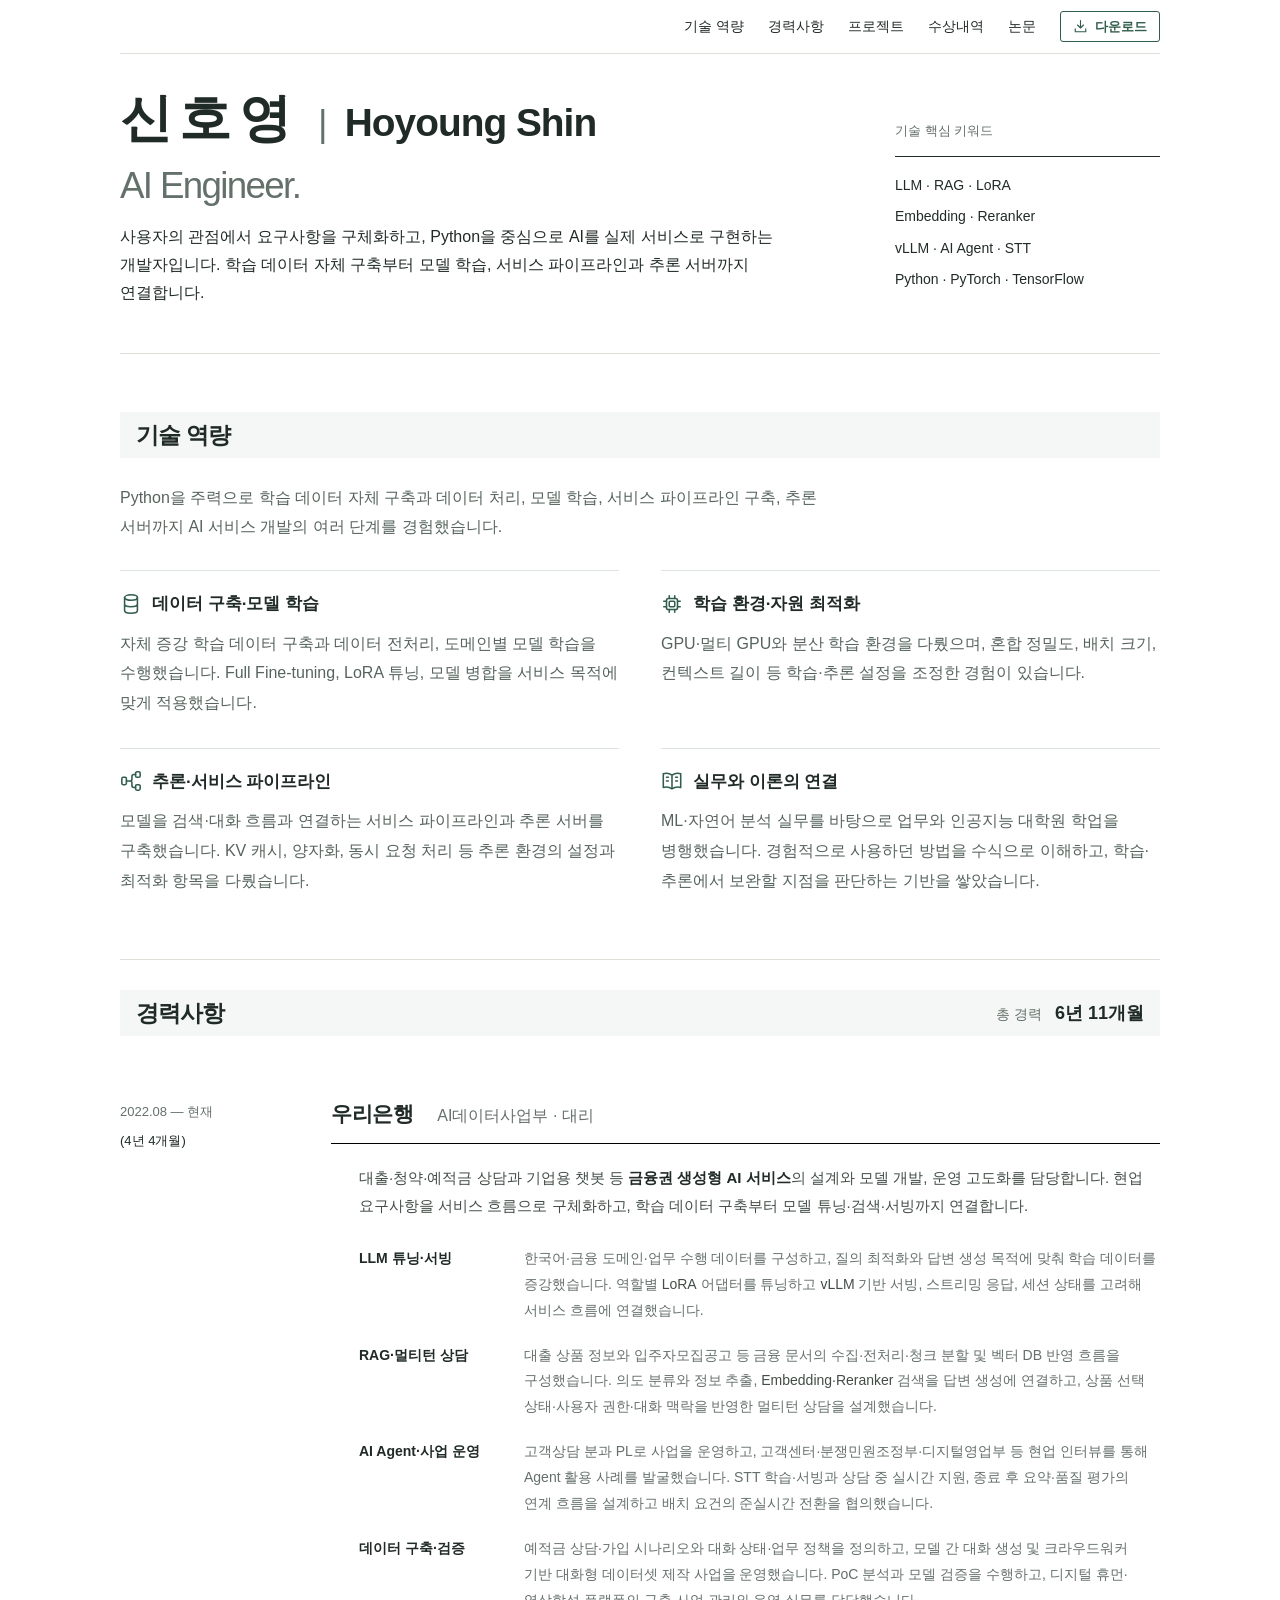
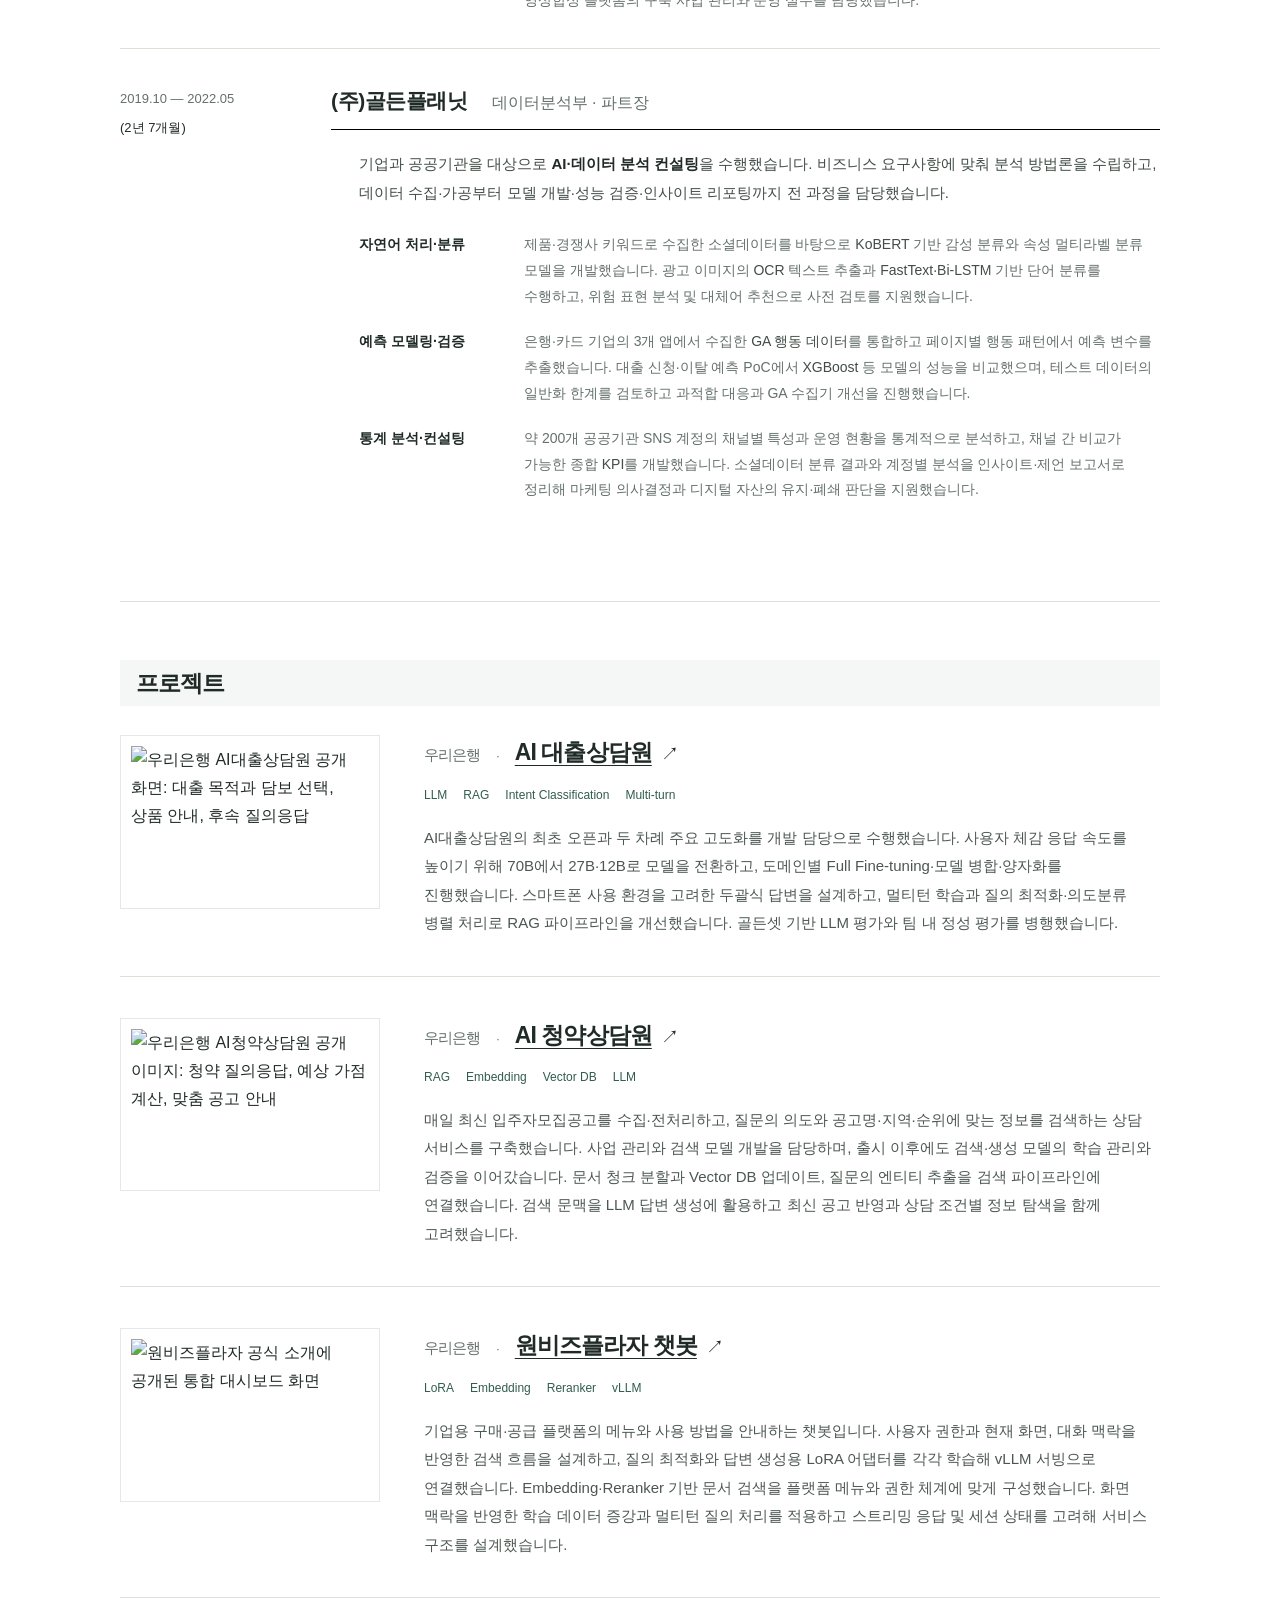
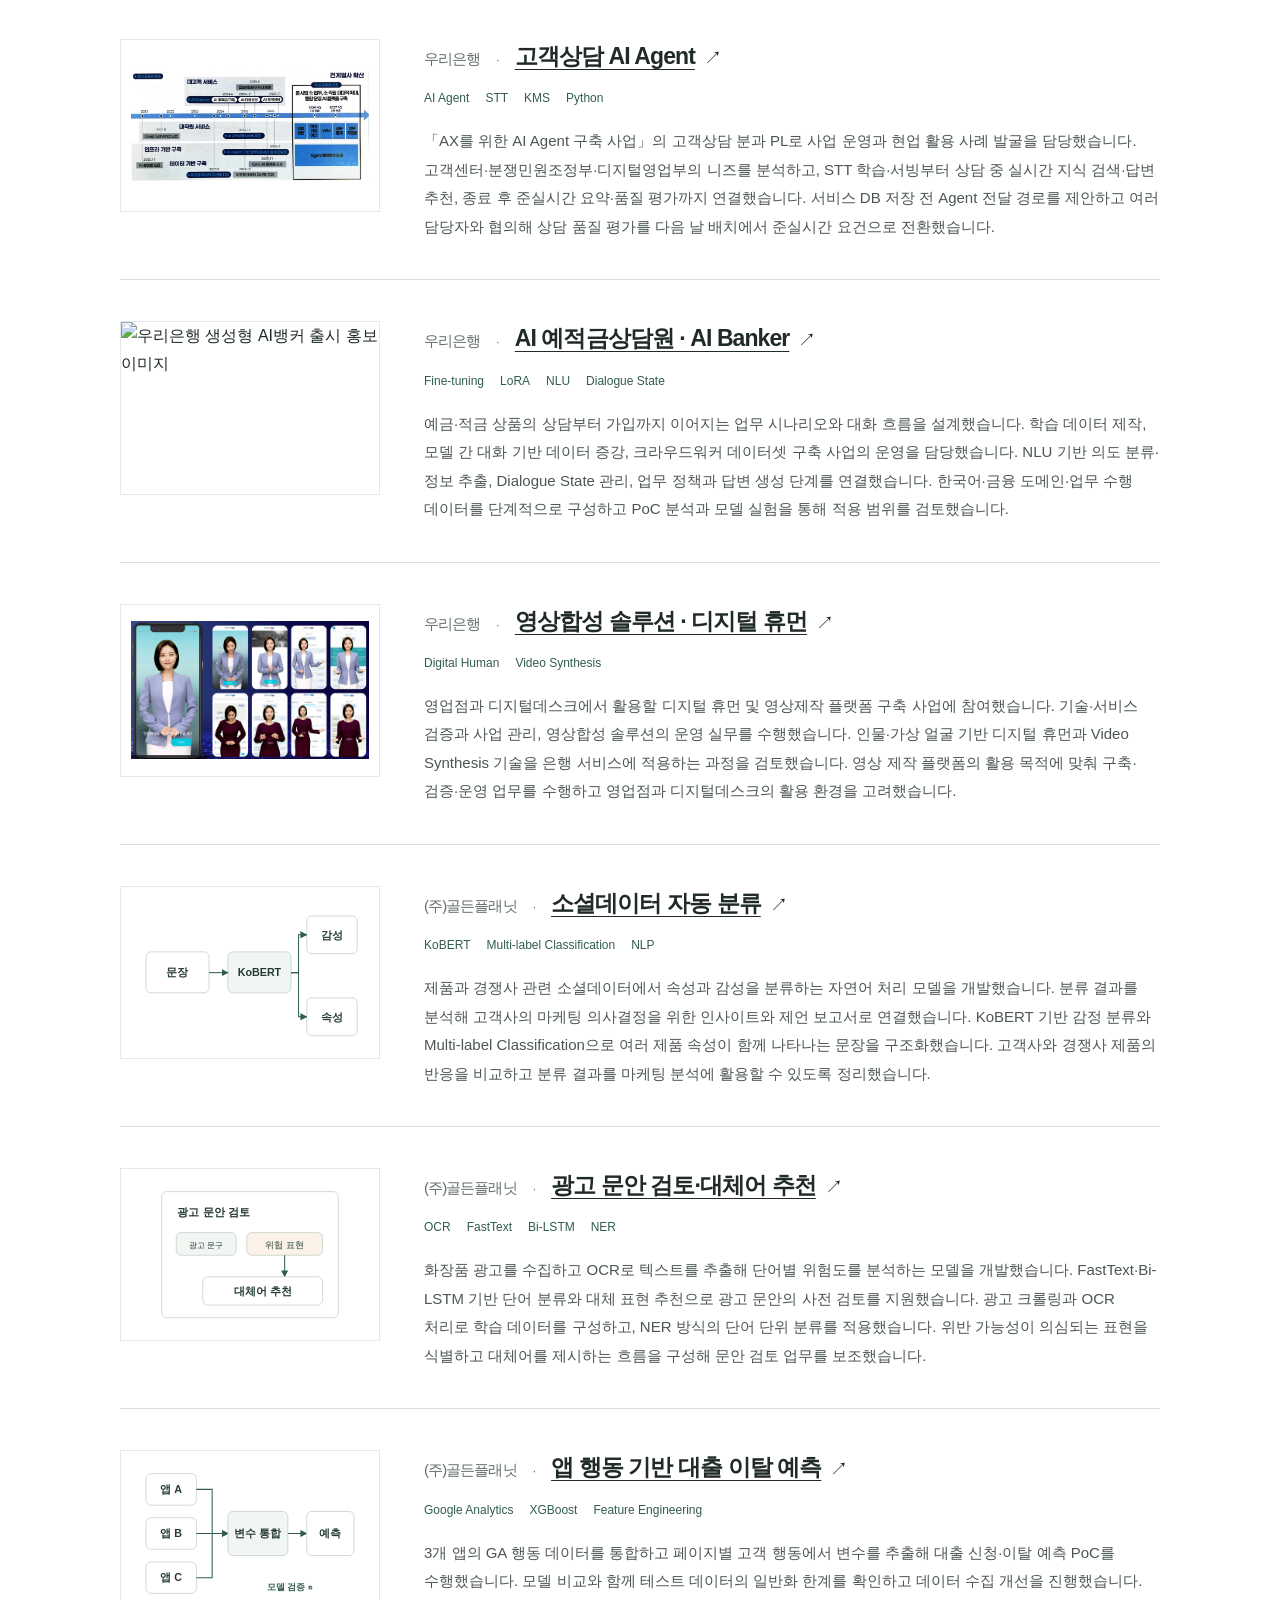
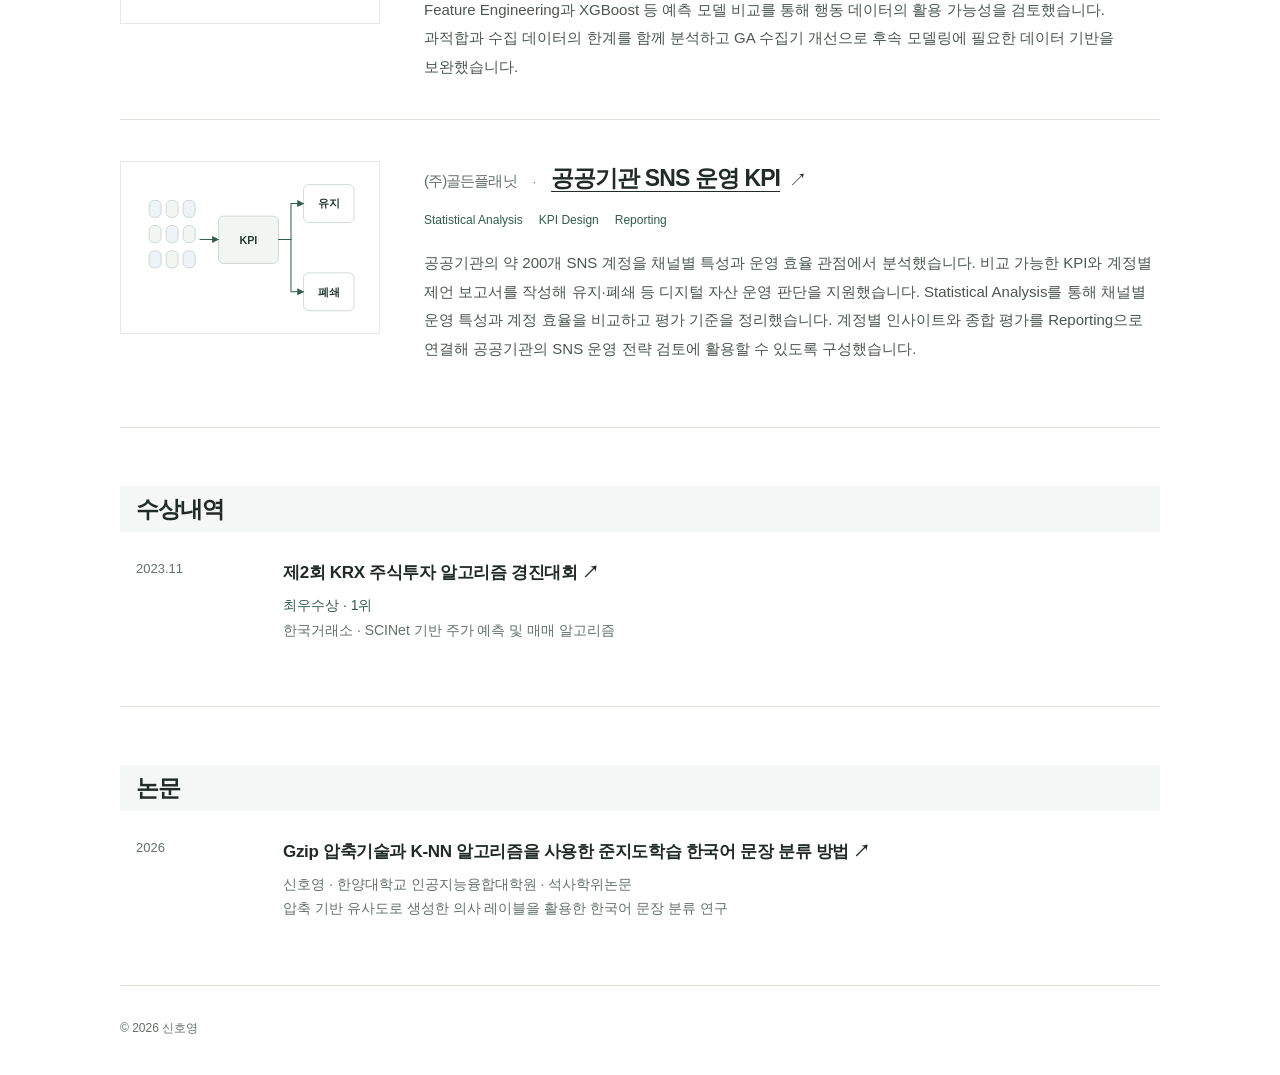
==== commit 2d1e50f1: "Add line icons to technical skills headings" ====
--- a/index.html
+++ b/index.html
@@ -1,3 +1,3 @@
-<!doctype html><html lang="ko"><head><meta charset="utf-8"><meta name="viewport" content="width=device-width, initial-scale=1"><meta name="description" content="신호영 — 금융 AI 서비스, LLM·RAG·AI Agent 프로젝트"><title>신호영 | Hoyoung Shin — AI Engineer</title><link rel="stylesheet" href="style.css?v=20261019-download-14"><link rel="icon" href="favicon.svg" type="image/svg+xml"><style>.skills-intro{max-width:760px;color:#56645d;line-height:1.8;margin:0 0 28px}.skills-grid{display:grid;grid-template-columns:1fr 1fr;gap:30px 42px}.skills-grid article{border-top:1px solid #dde3df;padding-top:18px}.skills-grid h3{margin:0 0 10px;font-size:17px}.skills-grid p{margin:0;line-height:1.85;color:#56645d}@media(max-width:640px){.skills-grid{grid-template-columns:1fr;gap:24px}}</style></head><body><a class="skip" href="#main">본문으로</a><div class="wrap"><header class="site-header site-header-main"><nav aria-label="주요 메뉴"><a href="./#skills">기술 역량</a><a href="./#experience">경력사항</a><a href="./#projects">프로젝트</a><a href="./#awards">수상내역</a><a href="./#papers">논문</a><a class="portfolio-download" href="portfolio.pdf?v=20261023-skills-v2" download="신호영_포트폴리오_전체_2026-10-23.pdf" title="포트폴리오 전체 PDF 다운로드 · 22페이지 · 2026.10.23 인터뷰 반영"><svg viewBox="0 0 20 20" width="15" height="15" aria-hidden="true" focusable="false"><path d="M10 2v10m-4-4 4 4 4-4M3 13v4h14v-4" fill="none" stroke="currentColor" stroke-width="1.5" stroke-linecap="round" stroke-linejoin="round"/></svg><span>다운로드</span></a></nav></header><main class="portfolio-main" id="main"><section class="hero" aria-labelledby="name"><div><h1 id="name"><span class="name-label"><span class="name-ko">신호영</span><span class="name-separator">|</span><span class="name-en" lang="en">Hoyoung Shin</span></span><span class="role-label">AI Engineer.</span></h1><p class="summary">사용자의 관점에서 요구사항을 구체화하고, Python을 중심으로 AI를 실제 서비스로 구현하는 개발자입니다. 학습 데이터 자체 구축부터 모델 학습, 서비스 파이프라인과 추론 서버까지 연결합니다.</p></div><aside class="hero-aside" aria-label="기술 핵심 키워드"><p>기술 핵심 키워드</p><ul><li>LLM · RAG · LoRA</li><li>Embedding · Reranker</li><li>vLLM · AI Agent · STT</li><li>Python · PyTorch · TensorFlow</li></ul></aside></section><section class="section skills-section" id="skills"><div class="section-head"><h2>기술 역량</h2></div><p class="skills-intro">Python을 주력으로 학습 데이터 자체 구축과 데이터 처리, 모델 학습, 서비스 파이프라인 구축, 추론 서버까지 AI 서비스 개발의 여러 단계를 경험했습니다.</p><div class="skills-grid"><article><h3>데이터 구축·모델 학습</h3><p>자체 증강 학습 데이터 구축과 데이터 전처리, 도메인별 모델 학습을 수행했습니다. Full Fine-tuning, LoRA 튜닝, 모델 병합을 서비스 목적에 맞게 적용했습니다.</p></article><article><h3>학습 환경·자원 최적화</h3><p>GPU·멀티 GPU와 분산 학습 환경을 다뤘으며, 혼합 정밀도, 배치 크기, 컨텍스트 길이 등 학습·추론 설정을 조정한 경험이 있습니다.</p></article><article><h3>추론·서비스 파이프라인</h3><p>모델을 검색·대화 흐름과 연결하는 서비스 파이프라인과 추론 서버를 구축했습니다. KV 캐시, 양자화, 동시 요청 처리 등 추론 환경의 설정과 최적화 항목을 다뤘습니다.</p></article><article><h3>실무와 이론의 연결</h3><p>ML·자연어 분석 실무를 바탕으로 업무와 인공지능 대학원 학업을 병행했습니다. 경험적으로 사용하던 방법을 수식으로 이해하고, 학습·추론에서 보완할 지점을 판단하는 기반을 쌓았습니다.</p></article></div></section><section class="section career-section" id="experience"><div class="section-head"><h2>경력사항</h2><p class="career-total">총 경력 <strong id="total-tenure">6년 9개월</strong></p></div><div class="career-list"><article class="timeline-item career-item"><div class="career-period"><span class="date">2022.08 — 현재 <span class="tenure" data-start="2022-08-01" data-end="">(4년 2개월)</span></span></div><div><div class="career-heading"><h3>우리은행</h3><p class="position">AI데이터사업부 · 대리</p></div><p class="career-summary">대출·청약·예적금 상담과 기업용 챗봇 등 <strong>금융권 생성형 AI 서비스</strong>의 설계와 모델 개발, 운영 고도화를 담당합니다. 현업 요구사항을 서비스 흐름으로 구체화하고, 학습 데이터 구축부터 모델 튜닝·검색·서빙까지 연결합니다.</p><ul class="career-points"><li><strong class="career-point-title">LLM 튜닝·서빙</strong><span>한국어·금융 도메인·업무 수행 데이터를 구성하고, 질의 최적화와 답변 생성 목적에 맞춰 학습 데이터를 증강했습니다. 역할별 <strong>LoRA</strong> 어댑터를 튜닝하고 <strong>vLLM</strong> 기반 서빙, 스트리밍 응답, 세션 상태를 고려해 서비스 흐름에 연결했습니다.</span></li><li><strong class="career-point-title">RAG·멀티턴 상담</strong><span>대출 상품 정보와 입주자모집공고 등 금융 문서의 수집·전처리·청크 분할 및 벡터 DB 반영 흐름을 구성했습니다. 의도 분류와 정보 추출, <strong>Embedding·Reranker</strong> 검색을 답변 생성에 연결하고, 상품 선택 상태·사용자 권한·대화 맥락을 반영한 멀티턴 상담을 설계했습니다.</span></li><li><strong class="career-point-title">AI Agent·사업 운영</strong><span>고객상담 분과 PL로 사업을 운영하고, 고객센터·분쟁민원조정부·디지털영업부 등 현업 인터뷰를 통해 Agent 활용 사례를 발굴했습니다. STT 학습·서빙과 상담 중 실시간 지원, 종료 후 요약·품질 평가의 연계 흐름을 설계하고 배치 요건의 준실시간 전환을 협의했습니다.</span></li><li><strong class="career-point-title">데이터 구축·검증</strong><span>예적금 상담·가입 시나리오와 대화 상태·업무 정책을 정의하고, 모델 간 대화 생성 및 크라우드워커 기반 대화형 데이터셋 제작 사업을 운영했습니다. PoC 분석과 모델 검증을 수행하고, 디지털 휴먼·영상합성 플랫폼의 구축 사업 관리와 운영 실무를 담당했습니다.</span></li></ul></div></article><article class="timeline-item career-item"><div class="career-period"><span class="date">2019.10 — 2022.05 <span class="tenure" data-start="2019-10-01" data-end="2022-05-20">(2년 7개월)</span></span></div><div><div class="career-heading"><h3>(주)골든플래닛</h3><p class="position">데이터분석부 · 파트장</p></div><p class="career-summary">기업과 공공기관을 대상으로 <strong>AI·데이터 분석 컨설팅</strong>을 수행했습니다. 비즈니스 요구사항에 맞춰 분석 방법론을 수립하고, 데이터 수집·가공부터 모델 개발·성능 검증·인사이트 리포팅까지 전 과정을 담당했습니다.</p><ul class="career-points"><li><strong class="career-point-title">자연어 처리·분류</strong><span>제품·경쟁사 키워드로 수집한 소셜데이터를 바탕으로 <strong>KoBERT</strong> 기반 감성 분류와 속성 멀티라벨 분류 모델을 개발했습니다. 광고 이미지의 <strong>OCR</strong> 텍스트 추출과 <strong>FastText·Bi-LSTM</strong> 기반 단어 분류를 수행하고, 위험 표현 분석 및 대체어 추천으로 사전 검토를 지원했습니다.</span></li><li><strong class="career-point-title">예측 모델링·검증</strong><span>은행·카드 기업의 3개 앱에서 수집한 <strong>GA 행동 데이터</strong>를 통합하고 페이지별 행동 패턴에서 예측 변수를 추출했습니다. 대출 신청·이탈 예측 PoC에서 <strong>XGBoost</strong> 등 모델의 성능을 비교했으며, 테스트 데이터의 일반화 한계를 검토하고 과적합 대응과 GA 수집기 개선을 진행했습니다.</span></li><li><strong class="career-point-title">통계 분석·컨설팅</strong><span>약 200개 공공기관 SNS 계정의 채널별 특성과 운영 현황을 통계적으로 분석하고, 채널 간 비교가 가능한 종합 <strong>KPI</strong>를 개발했습니다. 소셜데이터 분류 결과와 계정별 분석을 인사이트·제언 보고서로 정리해 마케팅 의사결정과 디지털 자산의 유지·폐쇄 판단을 지원했습니다.</span></li></ul></div></article></div></section><section class="section" id="projects"><div class="section-head"><h2>프로젝트</h2></div><article class="project"><a class="project-thumbnail" href="project-agent.html" aria-label="AI 대출상담원 상세 보기"><div class="project-art project-art-image thumb-project-agent"><img src="https://m.betanews.net/data/beta/image/2025/12/26/beta20251226000050.png" alt="우리은행 AI대출상담원 공개 화면: 대출 목적과 담보 선택, 상품 안내, 후속 질의응답" loading="lazy" referrerpolicy="no-referrer"></div></a><div><h3><a href="project-agent.html"><span class="project-company">우리은행</span><span class="project-title-separator" aria-hidden="true">·</span><span class="project-title-link"><span class="project-title-text">AI 대출상담원</span><span class="arrow" aria-hidden="true">↗</span></span></a></h3><div class="stack"><span>LLM</span><span>RAG</span><span>Intent Classification</span><span>Multi-turn</span></div><p class="summary">AI대출상담원의 최초 오픈과 두 차례 주요 고도화를 개발 담당으로 수행했습니다. 사용자 체감 응답 속도를 높이기 위해 70B에서 27B·12B로 모델을 전환하고, 도메인별 Full Fine-tuning·모델 병합·양자화를 진행했습니다. 스마트폰 사용 환경을 고려한 두괄식 답변을 설계하고, 멀티턴 학습과 질의 최적화·의도분류 병렬 처리로 RAG 파이프라인을 개선했습니다. 골든셋 기반 LLM 평가와 팀 내 정성 평가를 병행했습니다.</p></div></article><article class="project"><a class="project-thumbnail" href="project-search.html" aria-label="AI 청약상담원 상세 보기"><div class="project-art project-art-image thumb-project-search"><img src="https://img1.newsis.com/2025/11/24/NISI20251124_0002000662_web.jpg" alt="우리은행 AI청약상담원 공개 이미지: 청약 질의응답, 예상 가점 계산, 맞춤 공고 안내" loading="lazy" referrerpolicy="no-referrer"></div></a><div><h3><a href="project-search.html"><span class="project-company">우리은행</span><span class="project-title-separator" aria-hidden="true">·</span><span class="project-title-link"><span class="project-title-text">AI 청약상담원</span><span class="arrow" aria-hidden="true">↗</span></span></a></h3><div class="stack"><span>RAG</span><span>Embedding</span><span>Vector DB</span><span>LLM</span></div><p class="summary">매일 최신 입주자모집공고를 수집·전처리하고, 질문의 의도와 공고명·지역·순위에 맞는 정보를 검색하는 상담 서비스를 구축했습니다. 사업 관리와 검색 모델 개발을 담당하며, 출시 이후에도 검색·생성 모델의 학습 관리와 검증을 이어갔습니다. 문서 청크 분할과 Vector DB 업데이트, 질문의 엔티티 추출을 검색 파이프라인에 연결했습니다. 검색 문맥을 LLM 답변 생성에 활용하고 최신 공고 반영과 상담 조건별 정보 탐색을 함께 고려했습니다.</p></div></article><article class="project"><a class="project-thumbnail" href="project-wonbiz.html" aria-label="원비즈플라자 챗봇 상세 보기"><div class="project-art project-art-image thumb-project-wonbiz"><img src="https://www.wonbizplaza.com/assets/img/main/img_function1.png?bust=1792055400629" alt="원비즈플라자 공식 소개에 공개된 통합 대시보드 화면" loading="lazy" referrerpolicy="no-referrer"></div></a><div><h3><a href="project-wonbiz.html"><span class="project-company">우리은행</span><span class="project-title-separator" aria-hidden="true">·</span><span class="project-title-link"><span class="project-title-text">원비즈플라자 챗봇</span><span class="arrow" aria-hidden="true">↗</span></span></a></h3><div class="stack"><span>LoRA</span><span>Embedding</span><span>Reranker</span><span>vLLM</span></div><p class="summary">기업용 구매·공급 플랫폼의 메뉴와 사용 방법을 안내하는 챗봇입니다. 사용자 권한과 현재 화면, 대화 맥락을 반영한 검색 흐름을 설계하고, 질의 최적화와 답변 생성용 LoRA 어댑터를 각각 학습해 vLLM 서빙으로 연결했습니다. Embedding·Reranker 기반 문서 검색을 플랫폼 메뉴와 권한 체계에 맞게 구성했습니다. 화면 맥락을 반영한 학습 데이터 증강과 멀티턴 질의 처리를 적용하고 스트리밍 응답 및 세션 상태를 고려해 서비스 구조를 설계했습니다.</p></div></article><article class="project"><a class="project-thumbnail" href="project-customer-agent.html?v=20261023-customer-v1" aria-label="고객상담 AI Agent 상세 보기"><div class="project-art project-art-image"><img src="assets/customer-agent-roadmap.png" alt="우리은행 AI Agent 추진 로드맵: 대고객·대직원 서비스와 데이터 기반 구축, 전계열사 확산" loading="lazy" width="800" height="369"></div></a><div><h3><a href="project-customer-agent.html?v=20261023-customer-v1"><span class="project-company">우리은행</span><span class="project-title-separator" aria-hidden="true">·</span><span class="project-title-link"><span class="project-title-text">고객상담 AI Agent</span><span class="arrow" aria-hidden="true">↗</span></span></a></h3><div class="stack"><span>AI Agent</span><span>STT</span><span>KMS</span><span>Python</span></div><p class="summary">「AX를 위한 AI Agent 구축 사업」의 고객상담 분과 PL로 사업 운영과 현업 활용 사례 발굴을 담당했습니다. 고객센터·분쟁민원조정부·디지털영업부의 니즈를 분석하고, STT 학습·서빙부터 상담 중 실시간 지식 검색·답변 추천, 종료 후 준실시간 요약·품질 평가까지 연결했습니다. 서비스 DB 저장 전 Agent 전달 경로를 제안하고 여러 담당자와 협의해 상담 품질 평가를 다음 날 배치에서 준실시간 요건으로 전환했습니다.</p></div></article><article class="project"><a class="project-thumbnail" href="project-banker.html" aria-label="AI 예적금상담원 · AI Banker 상세 보기"><div class="project-art project-art-image thumb-project-banker"><img src="https://thumb.mt.co.kr/cdn-cgi/image/w%3D1200%2Ch%3D1698%2Cfit%3Dcover%2Cbg%3Dwhilte%2Cf%3Dauto%2Cquality%3Dhigh%2Csharpen%3D2%2Cg%3Dface/21/2024/04/2024040516181926824_1.jpg" alt="우리은행 생성형 AI뱅커 출시 홍보 이미지" loading="lazy" referrerpolicy="no-referrer"></div></a><div><h3><a href="project-banker.html"><span class="project-company">우리은행</span><span class="project-title-separator" aria-hidden="true">·</span><span class="project-title-link"><span class="project-title-text">AI 예적금상담원 · AI Banker</span><span class="arrow" aria-hidden="true">↗</span></span></a></h3><div class="stack"><span>Fine-tuning</span><span>LoRA</span><span>NLU</span><span>Dialogue State</span></div><p class="summary">예금·적금 상품의 상담부터 가입까지 이어지는 업무 시나리오와 대화 흐름을 설계했습니다. 학습 데이터 제작, 모델 간 대화 기반 데이터 증강, 크라우드워커 데이터셋 구축 사업의 운영을 담당했습니다. NLU 기반 의도 분류·정보 추출, Dialogue State 관리, 업무 정책과 답변 생성 단계를 연결했습니다. 한국어·금융 도메인·업무 수행 데이터를 단계적으로 구성하고 PoC 분석과 모델 실험을 통해 적용 범위를 검토했습니다.</p></div></article><article class="project"><a class="project-thumbnail" href="project-digital-human.html?v=20261019-digital-human-v8" aria-label="영상합성 솔루션 · 디지털 휴먼 상세 보기"><div class="project-art project-art-image"><img src="assets/digital-human-mobile.png" alt="모바일 뱅킹 AI 휴먼 참고 사례: 세로형 화면과 다양한 의상·제스처" loading="lazy" width="1225" height="708"></div></a><div><h3><a href="project-digital-human.html?v=20261019-digital-human-v8"><span class="project-company">우리은행</span><span class="project-title-separator" aria-hidden="true">·</span><span class="project-title-link"><span class="project-title-text">영상합성 솔루션 · 디지털 휴먼</span><span class="arrow" aria-hidden="true">↗</span></span></a></h3><div class="stack"><span>Digital Human</span><span>Video Synthesis</span></div><p class="summary">영업점과 디지털데스크에서 활용할 디지털 휴먼 및 영상제작 플랫폼 구축 사업에 참여했습니다. 기술·서비스 검증과 사업 관리, 영상합성 솔루션의 운영 실무를 수행했습니다. 인물·가상 얼굴 기반 디지털 휴먼과 Video Synthesis 기술을 은행 서비스에 적용하는 과정을 검토했습니다. 영상 제작 플랫폼의 활용 목적에 맞춰 구축·검증·운영 업무를 수행하고 영업점과 디지털데스크의 활용 환경을 고려했습니다.</p></div></article><article class="project"><a class="project-thumbnail" href="project-vision.html" aria-label="소셜데이터 자동 분류 상세 보기"><div class="project-art project-art-custom" aria-hidden="true"><svg xmlns="http://www.w3.org/2000/svg" viewBox="0 0 360 240" role="img" aria-label="프로젝트 시각 요약" style="font-family:-apple-system,BlinkMacSystemFont,Apple SD Gothic Neo,Malgun Gothic,sans-serif"><title>프로젝트 시각 요약</title><defs><marker id="project-vision-thumb-arrow" viewBox="0 0 10 10" refX="9" refY="5" markerWidth="7" markerHeight="7" orient="auto-start-reverse"><path d="M0 0 L10 5 L0 10 Z" fill="#315d4c"/></marker></defs><rect x="15" y="87" width="100" height="65" rx="8" fill="white" stroke="#b6c7be"/><text x="65.0" y="125.5" fill="#243b32" font-size="17" font-weight="600" text-anchor="middle">문장</text><rect x="145" y="87" width="100" height="65" rx="8" fill="#f1f6f3" stroke="#b6c7be"/><text x="195.0" y="125.5" fill="#243b32" font-size="17" font-weight="600" text-anchor="middle">KoBERT</text><polyline points="115,120 145,120" fill="none" stroke="#315d4c" stroke-width="1.6"  marker-end="url(#project-vision-thumb-arrow)"/><rect x="270" y="30" width="80" height="60" rx="8" fill="white" stroke="#b6c7be"/><text x="310.0" y="66.0" fill="#243b32" font-size="17" font-weight="600" text-anchor="middle">감성</text><rect x="270" y="160" width="80" height="60" rx="8" fill="white" stroke="#b6c7be"/><text x="310.0" y="196.0" fill="#243b32" font-size="17" font-weight="600" text-anchor="middle">속성</text><polyline points="245,120 257,120 257,60 270,60" fill="none" stroke="#315d4c" stroke-width="1.6"  marker-end="url(#project-vision-thumb-arrow)"/><polyline points="245,120 257,120 257,190 270,190" fill="none" stroke="#315d4c" stroke-width="1.6"  marker-end="url(#project-vision-thumb-arrow)"/></svg></div></a><div><h3><a href="project-vision.html"><span class="project-company">(주)골든플래닛</span><span class="project-title-separator" aria-hidden="true">·</span><span class="project-title-link"><span class="project-title-text">소셜데이터 자동 분류</span><span class="arrow" aria-hidden="true">↗</span></span></a></h3><div class="stack"><span>KoBERT</span><span>Multi-label Classification</span><span>NLP</span></div><p class="summary">제품과 경쟁사 관련 소셜데이터에서 속성과 감성을 분류하는 자연어 처리 모델을 개발했습니다. 분류 결과를 분석해 고객사의 마케팅 의사결정을 위한 인사이트와 제언 보고서로 연결했습니다. KoBERT 기반 감정 분류와 Multi-label Classification으로 여러 제품 속성이 함께 나타나는 문장을 구조화했습니다. 고객사와 경쟁사 제품의 반응을 비교하고 분류 결과를 마케팅 분석에 활용할 수 있도록 정리했습니다.</p></div></article><article class="project"><a class="project-thumbnail" href="project-ad-review.html" aria-label="광고 문안 검토·대체어 추천 상세 보기"><div class="project-art project-art-custom" aria-hidden="true"><svg xmlns="http://www.w3.org/2000/svg" viewBox="0 0 360 240" role="img" aria-label="프로젝트 시각 요약" style="font-family:-apple-system,BlinkMacSystemFont,Apple SD Gothic Neo,Malgun Gothic,sans-serif"><title>프로젝트 시각 요약</title><defs><marker id="project-ad-review-thumb-arrow" viewBox="0 0 10 10" refX="9" refY="5" markerWidth="7" markerHeight="7" orient="auto-start-reverse"><path d="M0 0 L10 5 L0 10 Z" fill="#315d4c"/></marker></defs><rect x="40" y="20" width="280" height="200" rx="8" fill="white" stroke="#b6c7be"/><text x="65" y="58" fill="#243b32" font-size="18" font-weight="600" text-anchor="start">광고 문안 검토</text><rect x="63" y="85" width="95" height="36" rx="8" fill="#f1f6f3" stroke="#b6c7be"/><text x="110" y="109" fill="#243b32" font-size="13" font-weight="400" text-anchor="middle">광고 문구</text><rect x="175" y="85" width="120" height="36" rx="8" fill="#fbf2e8" stroke="#b6c7be"/><text x="235" y="109" fill="#243b32" font-size="14" font-weight="400" text-anchor="middle">위험 표현</text><polyline points="235,121 235,155" fill="none" stroke="#315d4c" stroke-width="1.6"  marker-end="url(#project-ad-review-thumb-arrow)"/><rect x="105" y="155" width="190" height="45" rx="8" fill="white" stroke="#b6c7be"/><text x="200.0" y="183.5" fill="#243b32" font-size="17" font-weight="600" text-anchor="middle">대체어 추천</text></svg></div></a><div><h3><a href="project-ad-review.html"><span class="project-company">(주)골든플래닛</span><span class="project-title-separator" aria-hidden="true">·</span><span class="project-title-link"><span class="project-title-text">광고 문안 검토·대체어 추천</span><span class="arrow" aria-hidden="true">↗</span></span></a></h3><div class="stack"><span>OCR</span><span>FastText</span><span>Bi-LSTM</span><span>NER</span></div><p class="summary">화장품 광고를 수집하고 OCR로 텍스트를 추출해 단어별 위험도를 분석하는 모델을 개발했습니다. FastText·Bi-LSTM 기반 단어 분류와 대체 표현 추천으로 광고 문안의 사전 검토를 지원했습니다. 광고 크롤링과 OCR 처리로 학습 데이터를 구성하고, NER 방식의 단어 단위 분류를 적용했습니다. 위반 가능성이 의심되는 표현을 식별하고 대체어를 제시하는 흐름을 구성해 문안 검토 업무를 보조했습니다.</p></div></article><article class="project"><a class="project-thumbnail" href="project-churn.html" aria-label="앱 행동 기반 대출 이탈 예측 상세 보기"><div class="project-art project-art-custom" aria-hidden="true"><svg xmlns="http://www.w3.org/2000/svg" viewBox="0 0 360 240" role="img" aria-label="프로젝트 시각 요약" style="font-family:-apple-system,BlinkMacSystemFont,Apple SD Gothic Neo,Malgun Gothic,sans-serif"><title>프로젝트 시각 요약</title><defs><marker id="project-churn-thumb-arrow" viewBox="0 0 10 10" refX="9" refY="5" markerWidth="7" markerHeight="7" orient="auto-start-reverse"><path d="M0 0 L10 5 L0 10 Z" fill="#315d4c"/></marker></defs><rect x="15" y="20" width="80" height="50" rx="8" fill="white" stroke="#b6c7be"/><text x="55.0" y="51.0" fill="#243b32" font-size="17" font-weight="600" text-anchor="middle">앱 A</text><polyline points="95,45 120,45 120,115 145,115" fill="none" stroke="#315d4c" stroke-width="1.6"  marker-end="url(#project-churn-thumb-arrow)"/><rect x="15" y="90" width="80" height="50" rx="8" fill="white" stroke="#b6c7be"/><text x="55.0" y="121.0" fill="#243b32" font-size="17" font-weight="600" text-anchor="middle">앱 B</text><polyline points="95,115 120,115 120,115 145,115" fill="none" stroke="#315d4c" stroke-width="1.6"  marker-end="url(#project-churn-thumb-arrow)"/><rect x="15" y="160" width="80" height="50" rx="8" fill="white" stroke="#b6c7be"/><text x="55.0" y="191.0" fill="#243b32" font-size="17" font-weight="600" text-anchor="middle">앱 C</text><polyline points="95,185 120,185 120,115 145,115" fill="none" stroke="#315d4c" stroke-width="1.6"  marker-end="url(#project-churn-thumb-arrow)"/><rect x="145" y="80" width="95" height="70" rx="8" fill="#f1f6f3" stroke="#b6c7be"/><text x="192.5" y="121.0" fill="#243b32" font-size="17" font-weight="600" text-anchor="middle">변수 통합</text><polyline points="240,115 270,115" fill="none" stroke="#315d4c" stroke-width="1.6"  marker-end="url(#project-churn-thumb-arrow)"/><rect x="270" y="80" width="75" height="70" rx="8" fill="white" stroke="#b6c7be"/><text x="307.5" y="121.0" fill="#243b32" font-size="17" font-weight="600" text-anchor="middle">예측</text><text x="242" y="205" fill="#315d4c" font-size="14" font-weight="600" text-anchor="middle">모델 검증 ↻</text></svg></div></a><div><h3><a href="project-churn.html"><span class="project-company">(주)골든플래닛</span><span class="project-title-separator" aria-hidden="true">·</span><span class="project-title-link"><span class="project-title-text">앱 행동 기반 대출 이탈 예측</span><span class="arrow" aria-hidden="true">↗</span></span></a></h3><div class="stack"><span>Google Analytics</span><span>XGBoost</span><span>Feature Engineering</span></div><p class="summary">3개 앱의 GA 행동 데이터를 통합하고 페이지별 고객 행동에서 변수를 추출해 대출 신청·이탈 예측 PoC를 수행했습니다. 모델 비교와 함께 테스트 데이터의 일반화 한계를 확인하고 데이터 수집 개선을 진행했습니다. Feature Engineering과 XGBoost 등 예측 모델 비교를 통해 행동 데이터의 활용 가능성을 검토했습니다. 과적합과 수집 데이터의 한계를 함께 분석하고 GA 수집기 개선으로 후속 모델링에 필요한 데이터 기반을 보완했습니다.</p></div></article><article class="project"><a class="project-thumbnail" href="project-sns-kpi.html" aria-label="공공기관 SNS 운영 KPI 상세 보기"><div class="project-art project-art-custom" aria-hidden="true"><svg xmlns="http://www.w3.org/2000/svg" viewBox="0 0 360 240" role="img" aria-label="프로젝트 시각 요약" style="font-family:-apple-system,BlinkMacSystemFont,Apple SD Gothic Neo,Malgun Gothic,sans-serif"><title>프로젝트 시각 요약</title><defs><marker id="project-sns-kpi-thumb-arrow" viewBox="0 0 10 10" refX="9" refY="5" markerWidth="7" markerHeight="7" orient="auto-start-reverse"><path d="M0 0 L10 5 L0 10 Z" fill="#315d4c"/></marker></defs><rect x="20" y="45" width="19" height="27" rx="8" fill="#edf3f7" stroke="#b6c7be"/><rect x="47" y="45" width="19" height="27" rx="8" fill="#f1f6f3" stroke="#b6c7be"/><rect x="74" y="45" width="19" height="27" rx="8" fill="#edf3f7" stroke="#b6c7be"/><rect x="20" y="85" width="19" height="27" rx="8" fill="#f1f6f3" stroke="#b6c7be"/><rect x="47" y="85" width="19" height="27" rx="8" fill="#edf3f7" stroke="#b6c7be"/><rect x="74" y="85" width="19" height="27" rx="8" fill="#f1f6f3" stroke="#b6c7be"/><rect x="20" y="125" width="19" height="27" rx="8" fill="#edf3f7" stroke="#b6c7be"/><rect x="47" y="125" width="19" height="27" rx="8" fill="#f1f6f3" stroke="#b6c7be"/><rect x="74" y="125" width="19" height="27" rx="8" fill="#edf3f7" stroke="#b6c7be"/><rect x="130" y="70" width="95" height="75" rx="8" fill="#f1f6f3" stroke="#b6c7be"/><text x="177.5" y="113.5" fill="#243b32" font-size="17" font-weight="600" text-anchor="middle">KPI</text><polyline points="100,107 130,107" fill="none" stroke="#315d4c" stroke-width="1.6"  marker-end="url(#project-sns-kpi-thumb-arrow)"/><rect x="265" y="20" width="80" height="60" rx="8" fill="white" stroke="#b6c7be"/><text x="305.0" y="56.0" fill="#243b32" font-size="17" font-weight="600" text-anchor="middle">유지</text><rect x="265" y="160" width="80" height="60" rx="8" fill="white" stroke="#b6c7be"/><text x="305.0" y="196.0" fill="#243b32" font-size="17" font-weight="600" text-anchor="middle">폐쇄</text><polyline points="225,107 245,107 245,50 265,50" fill="none" stroke="#315d4c" stroke-width="1.6"  marker-end="url(#project-sns-kpi-thumb-arrow)"/><polyline points="225,107 245,107 245,190 265,190" fill="none" stroke="#315d4c" stroke-width="1.6"  marker-end="url(#project-sns-kpi-thumb-arrow)"/></svg></div></a><div><h3><a href="project-sns-kpi.html"><span class="project-company">(주)골든플래닛</span><span class="project-title-separator" aria-hidden="true">·</span><span class="project-title-link"><span class="project-title-text">공공기관 SNS 운영 KPI</span><span class="arrow" aria-hidden="true">↗</span></span></a></h3><div class="stack"><span>Statistical Analysis</span><span>KPI Design</span><span>Reporting</span></div><p class="summary">공공기관의 약 200개 SNS 계정을 채널별 특성과 운영 효율 관점에서 분석했습니다. 비교 가능한 KPI와 계정별 제언 보고서를 작성해 유지·폐쇄 등 디지털 자산 운영 판단을 지원했습니다. Statistical Analysis를 통해 채널별 운영 특성과 계정 효율을 비교하고 평가 기준을 정리했습니다. 계정별 인사이트와 종합 평가를 Reporting으로 연결해 공공기관의 SNS 운영 전략 검토에 활용할 수 있도록 구성했습니다.</p></div></article></section><section class="section section-list" id="awards"><div class="section-head"><h2>수상내역</h2></div><div class="section-body"><article class="timeline-item"><span class="date">2023.11</span><div><h3><a href="project-krx.html">제2회 KRX 주식투자 알고리즘 경진대회 ↗</a></h3><p class="award-result">최우수상 · 1위</p><p>한국거래소 · SCINet 기반 주가 예측 및 매매 알고리즘</p></div></article></div></section><section class="section section-list" id="papers"><div class="section-head"><h2>논문</h2></div><div class="section-body"><article class="timeline-item"><span class="date">2026</span><div><h3><a href="research.html?v=20261019-figures-v5">Gzip 압축기술과 K-NN 알고리즘을 사용한 준지도학습 한국어 문장 분류 방법 ↗</a></h3><p>신호영 · 한양대학교 인공지능융합대학원 · 석사학위논문</p><p>압축 기반 유사도로 생성한 의사 레이블을 활용한 한국어 문장 분류 연구</p></div></article></div></section></main><script>
+<!doctype html><html lang="ko"><head><meta charset="utf-8"><meta name="viewport" content="width=device-width, initial-scale=1"><meta name="description" content="신호영 — 금융 AI 서비스, LLM·RAG·AI Agent 프로젝트"><title>신호영 | Hoyoung Shin — AI Engineer</title><link rel="stylesheet" href="style.css?v=20261019-download-14"><link rel="icon" href="favicon.svg" type="image/svg+xml"><style>.skills-intro{max-width:760px;color:#56645d;line-height:1.8;margin:0 0 28px}.skills-grid{display:grid;grid-template-columns:1fr 1fr;gap:30px 42px}.skills-grid article{border-top:1px solid #dde3df;padding-top:18px}.skills-grid h3{margin:0 0 10px;font-size:17px}.skills-grid p{margin:0;line-height:1.85;color:#56645d}@media(max-width:640px){.skills-grid{grid-template-columns:1fr;gap:24px}}.skills-grid h3{display:flex;align-items:center;gap:10px}.skill-icon{display:block;flex:0 0 22px;width:22px;height:22px;color:#315d4c}</style></head><body><a class="skip" href="#main">본문으로</a><div class="wrap"><header class="site-header site-header-main"><nav aria-label="주요 메뉴"><a href="./#skills">기술 역량</a><a href="./#experience">경력사항</a><a href="./#projects">프로젝트</a><a href="./#awards">수상내역</a><a href="./#papers">논문</a><a class="portfolio-download" href="portfolio.pdf?v=20261023-skills-v2" download="신호영_포트폴리오_전체_2026-10-23.pdf" title="포트폴리오 전체 PDF 다운로드 · 22페이지 · 2026.10.23 인터뷰 반영"><svg viewBox="0 0 20 20" width="15" height="15" aria-hidden="true" focusable="false"><path d="M10 2v10m-4-4 4 4 4-4M3 13v4h14v-4" fill="none" stroke="currentColor" stroke-width="1.5" stroke-linecap="round" stroke-linejoin="round"/></svg><span>다운로드</span></a></nav></header><main class="portfolio-main" id="main"><section class="hero" aria-labelledby="name"><div><h1 id="name"><span class="name-label"><span class="name-ko">신호영</span><span class="name-separator">|</span><span class="name-en" lang="en">Hoyoung Shin</span></span><span class="role-label">AI Engineer.</span></h1><p class="summary">사용자의 관점에서 요구사항을 구체화하고, Python을 중심으로 AI를 실제 서비스로 구현하는 개발자입니다. 학습 데이터 자체 구축부터 모델 학습, 서비스 파이프라인과 추론 서버까지 연결합니다.</p></div><aside class="hero-aside" aria-label="기술 핵심 키워드"><p>기술 핵심 키워드</p><ul><li>LLM · RAG · LoRA</li><li>Embedding · Reranker</li><li>vLLM · AI Agent · STT</li><li>Python · PyTorch · TensorFlow</li></ul></aside></section><section class="section skills-section" id="skills"><div class="section-head"><h2>기술 역량</h2></div><p class="skills-intro">Python을 주력으로 학습 데이터 자체 구축과 데이터 처리, 모델 학습, 서비스 파이프라인 구축, 추론 서버까지 AI 서비스 개발의 여러 단계를 경험했습니다.</p><div class="skills-grid"><article><h3><svg class="skill-icon" viewBox="0 0 24 24" width="22" height="22" fill="none" stroke="currentColor" stroke-width="1.7" stroke-linecap="round" stroke-linejoin="round" aria-hidden="true" focusable="false"><ellipse cx="12" cy="5" rx="7" ry="3"/><path d="M5 5v7c0 1.7 3.1 3 7 3s7-1.3 7-3V5M5 12v7c0 1.7 3.1 3 7 3s7-1.3 7-3v-7"/></svg><span>데이터 구축·모델 학습</span></h3><p>자체 증강 학습 데이터 구축과 데이터 전처리, 도메인별 모델 학습을 수행했습니다. Full Fine-tuning, LoRA 튜닝, 모델 병합을 서비스 목적에 맞게 적용했습니다.</p></article><article><h3><svg class="skill-icon" viewBox="0 0 24 24" width="22" height="22" fill="none" stroke="currentColor" stroke-width="1.7" stroke-linecap="round" stroke-linejoin="round" aria-hidden="true" focusable="false"><rect x="6" y="6" width="12" height="12" rx="2"/><rect x="9" y="9" width="6" height="6" rx="1"/><path d="M9 3v3m6-3v3M9 18v3m6-3v3M3 9h3m-3 6h3m12-6h3m-3 6h3"/></svg><span>학습 환경·자원 최적화</span></h3><p>GPU·멀티 GPU와 분산 학습 환경을 다뤘으며, 혼합 정밀도, 배치 크기, 컨텍스트 길이 등 학습·추론 설정을 조정한 경험이 있습니다.</p></article><article><h3><svg class="skill-icon" viewBox="0 0 24 24" width="22" height="22" fill="none" stroke="currentColor" stroke-width="1.7" stroke-linecap="round" stroke-linejoin="round" aria-hidden="true" focusable="false"><rect x="2" y="8" width="5" height="8" rx="1.5"/><rect x="17" y="2" width="5" height="6" rx="1.5"/><rect x="17" y="16" width="5" height="6" rx="1.5"/><path d="M7 12h4a2 2 0 0 0 2-2V7a2 2 0 0 1 2-2h2M11 12a2 2 0 0 1 2 2v3a2 2 0 0 0 2 2h2"/></svg><span>추론·서비스 파이프라인</span></h3><p>모델을 검색·대화 흐름과 연결하는 서비스 파이프라인과 추론 서버를 구축했습니다. KV 캐시, 양자화, 동시 요청 처리 등 추론 환경의 설정과 최적화 항목을 다뤘습니다.</p></article><article><h3><svg class="skill-icon" viewBox="0 0 24 24" width="22" height="22" fill="none" stroke="currentColor" stroke-width="1.7" stroke-linecap="round" stroke-linejoin="round" aria-hidden="true" focusable="false"><path d="M12 5.5C9 3.4 5.7 3 2.5 4v15c3.2-1 6.5-.6 9.5 1.5 3-2.1 6.3-2.5 9.5-1.5V4c-3.2-1-6.5-.6-9.5 1.5Zm0 0v15M6 8h2m-2 4h2m8-4h2m-2 4h2"/></svg><span>실무와 이론의 연결</span></h3><p>ML·자연어 분석 실무를 바탕으로 업무와 인공지능 대학원 학업을 병행했습니다. 경험적으로 사용하던 방법을 수식으로 이해하고, 학습·추론에서 보완할 지점을 판단하는 기반을 쌓았습니다.</p></article></div></section><section class="section career-section" id="experience"><div class="section-head"><h2>경력사항</h2><p class="career-total">총 경력 <strong id="total-tenure">6년 9개월</strong></p></div><div class="career-list"><article class="timeline-item career-item"><div class="career-period"><span class="date">2022.08 — 현재 <span class="tenure" data-start="2022-08-01" data-end="">(4년 2개월)</span></span></div><div><div class="career-heading"><h3>우리은행</h3><p class="position">AI데이터사업부 · 대리</p></div><p class="career-summary">대출·청약·예적금 상담과 기업용 챗봇 등 <strong>금융권 생성형 AI 서비스</strong>의 설계와 모델 개발, 운영 고도화를 담당합니다. 현업 요구사항을 서비스 흐름으로 구체화하고, 학습 데이터 구축부터 모델 튜닝·검색·서빙까지 연결합니다.</p><ul class="career-points"><li><strong class="career-point-title">LLM 튜닝·서빙</strong><span>한국어·금융 도메인·업무 수행 데이터를 구성하고, 질의 최적화와 답변 생성 목적에 맞춰 학습 데이터를 증강했습니다. 역할별 <strong>LoRA</strong> 어댑터를 튜닝하고 <strong>vLLM</strong> 기반 서빙, 스트리밍 응답, 세션 상태를 고려해 서비스 흐름에 연결했습니다.</span></li><li><strong class="career-point-title">RAG·멀티턴 상담</strong><span>대출 상품 정보와 입주자모집공고 등 금융 문서의 수집·전처리·청크 분할 및 벡터 DB 반영 흐름을 구성했습니다. 의도 분류와 정보 추출, <strong>Embedding·Reranker</strong> 검색을 답변 생성에 연결하고, 상품 선택 상태·사용자 권한·대화 맥락을 반영한 멀티턴 상담을 설계했습니다.</span></li><li><strong class="career-point-title">AI Agent·사업 운영</strong><span>고객상담 분과 PL로 사업을 운영하고, 고객센터·분쟁민원조정부·디지털영업부 등 현업 인터뷰를 통해 Agent 활용 사례를 발굴했습니다. STT 학습·서빙과 상담 중 실시간 지원, 종료 후 요약·품질 평가의 연계 흐름을 설계하고 배치 요건의 준실시간 전환을 협의했습니다.</span></li><li><strong class="career-point-title">데이터 구축·검증</strong><span>예적금 상담·가입 시나리오와 대화 상태·업무 정책을 정의하고, 모델 간 대화 생성 및 크라우드워커 기반 대화형 데이터셋 제작 사업을 운영했습니다. PoC 분석과 모델 검증을 수행하고, 디지털 휴먼·영상합성 플랫폼의 구축 사업 관리와 운영 실무를 담당했습니다.</span></li></ul></div></article><article class="timeline-item career-item"><div class="career-period"><span class="date">2019.10 — 2022.05 <span class="tenure" data-start="2019-10-01" data-end="2022-05-20">(2년 7개월)</span></span></div><div><div class="career-heading"><h3>(주)골든플래닛</h3><p class="position">데이터분석부 · 파트장</p></div><p class="career-summary">기업과 공공기관을 대상으로 <strong>AI·데이터 분석 컨설팅</strong>을 수행했습니다. 비즈니스 요구사항에 맞춰 분석 방법론을 수립하고, 데이터 수집·가공부터 모델 개발·성능 검증·인사이트 리포팅까지 전 과정을 담당했습니다.</p><ul class="career-points"><li><strong class="career-point-title">자연어 처리·분류</strong><span>제품·경쟁사 키워드로 수집한 소셜데이터를 바탕으로 <strong>KoBERT</strong> 기반 감성 분류와 속성 멀티라벨 분류 모델을 개발했습니다. 광고 이미지의 <strong>OCR</strong> 텍스트 추출과 <strong>FastText·Bi-LSTM</strong> 기반 단어 분류를 수행하고, 위험 표현 분석 및 대체어 추천으로 사전 검토를 지원했습니다.</span></li><li><strong class="career-point-title">예측 모델링·검증</strong><span>은행·카드 기업의 3개 앱에서 수집한 <strong>GA 행동 데이터</strong>를 통합하고 페이지별 행동 패턴에서 예측 변수를 추출했습니다. 대출 신청·이탈 예측 PoC에서 <strong>XGBoost</strong> 등 모델의 성능을 비교했으며, 테스트 데이터의 일반화 한계를 검토하고 과적합 대응과 GA 수집기 개선을 진행했습니다.</span></li><li><strong class="career-point-title">통계 분석·컨설팅</strong><span>약 200개 공공기관 SNS 계정의 채널별 특성과 운영 현황을 통계적으로 분석하고, 채널 간 비교가 가능한 종합 <strong>KPI</strong>를 개발했습니다. 소셜데이터 분류 결과와 계정별 분석을 인사이트·제언 보고서로 정리해 마케팅 의사결정과 디지털 자산의 유지·폐쇄 판단을 지원했습니다.</span></li></ul></div></article></div></section><section class="section" id="projects"><div class="section-head"><h2>프로젝트</h2></div><article class="project"><a class="project-thumbnail" href="project-agent.html" aria-label="AI 대출상담원 상세 보기"><div class="project-art project-art-image thumb-project-agent"><img src="https://m.betanews.net/data/beta/image/2025/12/26/beta20251226000050.png" alt="우리은행 AI대출상담원 공개 화면: 대출 목적과 담보 선택, 상품 안내, 후속 질의응답" loading="lazy" referrerpolicy="no-referrer"></div></a><div><h3><a href="project-agent.html"><span class="project-company">우리은행</span><span class="project-title-separator" aria-hidden="true">·</span><span class="project-title-link"><span class="project-title-text">AI 대출상담원</span><span class="arrow" aria-hidden="true">↗</span></span></a></h3><div class="stack"><span>LLM</span><span>RAG</span><span>Intent Classification</span><span>Multi-turn</span></div><p class="summary">AI대출상담원의 최초 오픈과 두 차례 주요 고도화를 개발 담당으로 수행했습니다. 사용자 체감 응답 속도를 높이기 위해 70B에서 27B·12B로 모델을 전환하고, 도메인별 Full Fine-tuning·모델 병합·양자화를 진행했습니다. 스마트폰 사용 환경을 고려한 두괄식 답변을 설계하고, 멀티턴 학습과 질의 최적화·의도분류 병렬 처리로 RAG 파이프라인을 개선했습니다. 골든셋 기반 LLM 평가와 팀 내 정성 평가를 병행했습니다.</p></div></article><article class="project"><a class="project-thumbnail" href="project-search.html" aria-label="AI 청약상담원 상세 보기"><div class="project-art project-art-image thumb-project-search"><img src="https://img1.newsis.com/2025/11/24/NISI20251124_0002000662_web.jpg" alt="우리은행 AI청약상담원 공개 이미지: 청약 질의응답, 예상 가점 계산, 맞춤 공고 안내" loading="lazy" referrerpolicy="no-referrer"></div></a><div><h3><a href="project-search.html"><span class="project-company">우리은행</span><span class="project-title-separator" aria-hidden="true">·</span><span class="project-title-link"><span class="project-title-text">AI 청약상담원</span><span class="arrow" aria-hidden="true">↗</span></span></a></h3><div class="stack"><span>RAG</span><span>Embedding</span><span>Vector DB</span><span>LLM</span></div><p class="summary">매일 최신 입주자모집공고를 수집·전처리하고, 질문의 의도와 공고명·지역·순위에 맞는 정보를 검색하는 상담 서비스를 구축했습니다. 사업 관리와 검색 모델 개발을 담당하며, 출시 이후에도 검색·생성 모델의 학습 관리와 검증을 이어갔습니다. 문서 청크 분할과 Vector DB 업데이트, 질문의 엔티티 추출을 검색 파이프라인에 연결했습니다. 검색 문맥을 LLM 답변 생성에 활용하고 최신 공고 반영과 상담 조건별 정보 탐색을 함께 고려했습니다.</p></div></article><article class="project"><a class="project-thumbnail" href="project-wonbiz.html" aria-label="원비즈플라자 챗봇 상세 보기"><div class="project-art project-art-image thumb-project-wonbiz"><img src="https://www.wonbizplaza.com/assets/img/main/img_function1.png?bust=1792055400629" alt="원비즈플라자 공식 소개에 공개된 통합 대시보드 화면" loading="lazy" referrerpolicy="no-referrer"></div></a><div><h3><a href="project-wonbiz.html"><span class="project-company">우리은행</span><span class="project-title-separator" aria-hidden="true">·</span><span class="project-title-link"><span class="project-title-text">원비즈플라자 챗봇</span><span class="arrow" aria-hidden="true">↗</span></span></a></h3><div class="stack"><span>LoRA</span><span>Embedding</span><span>Reranker</span><span>vLLM</span></div><p class="summary">기업용 구매·공급 플랫폼의 메뉴와 사용 방법을 안내하는 챗봇입니다. 사용자 권한과 현재 화면, 대화 맥락을 반영한 검색 흐름을 설계하고, 질의 최적화와 답변 생성용 LoRA 어댑터를 각각 학습해 vLLM 서빙으로 연결했습니다. Embedding·Reranker 기반 문서 검색을 플랫폼 메뉴와 권한 체계에 맞게 구성했습니다. 화면 맥락을 반영한 학습 데이터 증강과 멀티턴 질의 처리를 적용하고 스트리밍 응답 및 세션 상태를 고려해 서비스 구조를 설계했습니다.</p></div></article><article class="project"><a class="project-thumbnail" href="project-customer-agent.html?v=20261023-customer-v1" aria-label="고객상담 AI Agent 상세 보기"><div class="project-art project-art-image"><img src="assets/customer-agent-roadmap.png" alt="우리은행 AI Agent 추진 로드맵: 대고객·대직원 서비스와 데이터 기반 구축, 전계열사 확산" loading="lazy" width="800" height="369"></div></a><div><h3><a href="project-customer-agent.html?v=20261023-customer-v1"><span class="project-company">우리은행</span><span class="project-title-separator" aria-hidden="true">·</span><span class="project-title-link"><span class="project-title-text">고객상담 AI Agent</span><span class="arrow" aria-hidden="true">↗</span></span></a></h3><div class="stack"><span>AI Agent</span><span>STT</span><span>KMS</span><span>Python</span></div><p class="summary">「AX를 위한 AI Agent 구축 사업」의 고객상담 분과 PL로 사업 운영과 현업 활용 사례 발굴을 담당했습니다. 고객센터·분쟁민원조정부·디지털영업부의 니즈를 분석하고, STT 학습·서빙부터 상담 중 실시간 지식 검색·답변 추천, 종료 후 준실시간 요약·품질 평가까지 연결했습니다. 서비스 DB 저장 전 Agent 전달 경로를 제안하고 여러 담당자와 협의해 상담 품질 평가를 다음 날 배치에서 준실시간 요건으로 전환했습니다.</p></div></article><article class="project"><a class="project-thumbnail" href="project-banker.html" aria-label="AI 예적금상담원 · AI Banker 상세 보기"><div class="project-art project-art-image thumb-project-banker"><img src="https://thumb.mt.co.kr/cdn-cgi/image/w%3D1200%2Ch%3D1698%2Cfit%3Dcover%2Cbg%3Dwhilte%2Cf%3Dauto%2Cquality%3Dhigh%2Csharpen%3D2%2Cg%3Dface/21/2024/04/2024040516181926824_1.jpg" alt="우리은행 생성형 AI뱅커 출시 홍보 이미지" loading="lazy" referrerpolicy="no-referrer"></div></a><div><h3><a href="project-banker.html"><span class="project-company">우리은행</span><span class="project-title-separator" aria-hidden="true">·</span><span class="project-title-link"><span class="project-title-text">AI 예적금상담원 · AI Banker</span><span class="arrow" aria-hidden="true">↗</span></span></a></h3><div class="stack"><span>Fine-tuning</span><span>LoRA</span><span>NLU</span><span>Dialogue State</span></div><p class="summary">예금·적금 상품의 상담부터 가입까지 이어지는 업무 시나리오와 대화 흐름을 설계했습니다. 학습 데이터 제작, 모델 간 대화 기반 데이터 증강, 크라우드워커 데이터셋 구축 사업의 운영을 담당했습니다. NLU 기반 의도 분류·정보 추출, Dialogue State 관리, 업무 정책과 답변 생성 단계를 연결했습니다. 한국어·금융 도메인·업무 수행 데이터를 단계적으로 구성하고 PoC 분석과 모델 실험을 통해 적용 범위를 검토했습니다.</p></div></article><article class="project"><a class="project-thumbnail" href="project-digital-human.html?v=20261019-digital-human-v8" aria-label="영상합성 솔루션 · 디지털 휴먼 상세 보기"><div class="project-art project-art-image"><img src="assets/digital-human-mobile.png" alt="모바일 뱅킹 AI 휴먼 참고 사례: 세로형 화면과 다양한 의상·제스처" loading="lazy" width="1225" height="708"></div></a><div><h3><a href="project-digital-human.html?v=20261019-digital-human-v8"><span class="project-company">우리은행</span><span class="project-title-separator" aria-hidden="true">·</span><span class="project-title-link"><span class="project-title-text">영상합성 솔루션 · 디지털 휴먼</span><span class="arrow" aria-hidden="true">↗</span></span></a></h3><div class="stack"><span>Digital Human</span><span>Video Synthesis</span></div><p class="summary">영업점과 디지털데스크에서 활용할 디지털 휴먼 및 영상제작 플랫폼 구축 사업에 참여했습니다. 기술·서비스 검증과 사업 관리, 영상합성 솔루션의 운영 실무를 수행했습니다. 인물·가상 얼굴 기반 디지털 휴먼과 Video Synthesis 기술을 은행 서비스에 적용하는 과정을 검토했습니다. 영상 제작 플랫폼의 활용 목적에 맞춰 구축·검증·운영 업무를 수행하고 영업점과 디지털데스크의 활용 환경을 고려했습니다.</p></div></article><article class="project"><a class="project-thumbnail" href="project-vision.html" aria-label="소셜데이터 자동 분류 상세 보기"><div class="project-art project-art-custom" aria-hidden="true"><svg xmlns="http://www.w3.org/2000/svg" viewBox="0 0 360 240" role="img" aria-label="프로젝트 시각 요약" style="font-family:-apple-system,BlinkMacSystemFont,Apple SD Gothic Neo,Malgun Gothic,sans-serif"><title>프로젝트 시각 요약</title><defs><marker id="project-vision-thumb-arrow" viewBox="0 0 10 10" refX="9" refY="5" markerWidth="7" markerHeight="7" orient="auto-start-reverse"><path d="M0 0 L10 5 L0 10 Z" fill="#315d4c"/></marker></defs><rect x="15" y="87" width="100" height="65" rx="8" fill="white" stroke="#b6c7be"/><text x="65.0" y="125.5" fill="#243b32" font-size="17" font-weight="600" text-anchor="middle">문장</text><rect x="145" y="87" width="100" height="65" rx="8" fill="#f1f6f3" stroke="#b6c7be"/><text x="195.0" y="125.5" fill="#243b32" font-size="17" font-weight="600" text-anchor="middle">KoBERT</text><polyline points="115,120 145,120" fill="none" stroke="#315d4c" stroke-width="1.6"  marker-end="url(#project-vision-thumb-arrow)"/><rect x="270" y="30" width="80" height="60" rx="8" fill="white" stroke="#b6c7be"/><text x="310.0" y="66.0" fill="#243b32" font-size="17" font-weight="600" text-anchor="middle">감성</text><rect x="270" y="160" width="80" height="60" rx="8" fill="white" stroke="#b6c7be"/><text x="310.0" y="196.0" fill="#243b32" font-size="17" font-weight="600" text-anchor="middle">속성</text><polyline points="245,120 257,120 257,60 270,60" fill="none" stroke="#315d4c" stroke-width="1.6"  marker-end="url(#project-vision-thumb-arrow)"/><polyline points="245,120 257,120 257,190 270,190" fill="none" stroke="#315d4c" stroke-width="1.6"  marker-end="url(#project-vision-thumb-arrow)"/></svg></div></a><div><h3><a href="project-vision.html"><span class="project-company">(주)골든플래닛</span><span class="project-title-separator" aria-hidden="true">·</span><span class="project-title-link"><span class="project-title-text">소셜데이터 자동 분류</span><span class="arrow" aria-hidden="true">↗</span></span></a></h3><div class="stack"><span>KoBERT</span><span>Multi-label Classification</span><span>NLP</span></div><p class="summary">제품과 경쟁사 관련 소셜데이터에서 속성과 감성을 분류하는 자연어 처리 모델을 개발했습니다. 분류 결과를 분석해 고객사의 마케팅 의사결정을 위한 인사이트와 제언 보고서로 연결했습니다. KoBERT 기반 감정 분류와 Multi-label Classification으로 여러 제품 속성이 함께 나타나는 문장을 구조화했습니다. 고객사와 경쟁사 제품의 반응을 비교하고 분류 결과를 마케팅 분석에 활용할 수 있도록 정리했습니다.</p></div></article><article class="project"><a class="project-thumbnail" href="project-ad-review.html" aria-label="광고 문안 검토·대체어 추천 상세 보기"><div class="project-art project-art-custom" aria-hidden="true"><svg xmlns="http://www.w3.org/2000/svg" viewBox="0 0 360 240" role="img" aria-label="프로젝트 시각 요약" style="font-family:-apple-system,BlinkMacSystemFont,Apple SD Gothic Neo,Malgun Gothic,sans-serif"><title>프로젝트 시각 요약</title><defs><marker id="project-ad-review-thumb-arrow" viewBox="0 0 10 10" refX="9" refY="5" markerWidth="7" markerHeight="7" orient="auto-start-reverse"><path d="M0 0 L10 5 L0 10 Z" fill="#315d4c"/></marker></defs><rect x="40" y="20" width="280" height="200" rx="8" fill="white" stroke="#b6c7be"/><text x="65" y="58" fill="#243b32" font-size="18" font-weight="600" text-anchor="start">광고 문안 검토</text><rect x="63" y="85" width="95" height="36" rx="8" fill="#f1f6f3" stroke="#b6c7be"/><text x="110" y="109" fill="#243b32" font-size="13" font-weight="400" text-anchor="middle">광고 문구</text><rect x="175" y="85" width="120" height="36" rx="8" fill="#fbf2e8" stroke="#b6c7be"/><text x="235" y="109" fill="#243b32" font-size="14" font-weight="400" text-anchor="middle">위험 표현</text><polyline points="235,121 235,155" fill="none" stroke="#315d4c" stroke-width="1.6"  marker-end="url(#project-ad-review-thumb-arrow)"/><rect x="105" y="155" width="190" height="45" rx="8" fill="white" stroke="#b6c7be"/><text x="200.0" y="183.5" fill="#243b32" font-size="17" font-weight="600" text-anchor="middle">대체어 추천</text></svg></div></a><div><h3><a href="project-ad-review.html"><span class="project-company">(주)골든플래닛</span><span class="project-title-separator" aria-hidden="true">·</span><span class="project-title-link"><span class="project-title-text">광고 문안 검토·대체어 추천</span><span class="arrow" aria-hidden="true">↗</span></span></a></h3><div class="stack"><span>OCR</span><span>FastText</span><span>Bi-LSTM</span><span>NER</span></div><p class="summary">화장품 광고를 수집하고 OCR로 텍스트를 추출해 단어별 위험도를 분석하는 모델을 개발했습니다. FastText·Bi-LSTM 기반 단어 분류와 대체 표현 추천으로 광고 문안의 사전 검토를 지원했습니다. 광고 크롤링과 OCR 처리로 학습 데이터를 구성하고, NER 방식의 단어 단위 분류를 적용했습니다. 위반 가능성이 의심되는 표현을 식별하고 대체어를 제시하는 흐름을 구성해 문안 검토 업무를 보조했습니다.</p></div></article><article class="project"><a class="project-thumbnail" href="project-churn.html" aria-label="앱 행동 기반 대출 이탈 예측 상세 보기"><div class="project-art project-art-custom" aria-hidden="true"><svg xmlns="http://www.w3.org/2000/svg" viewBox="0 0 360 240" role="img" aria-label="프로젝트 시각 요약" style="font-family:-apple-system,BlinkMacSystemFont,Apple SD Gothic Neo,Malgun Gothic,sans-serif"><title>프로젝트 시각 요약</title><defs><marker id="project-churn-thumb-arrow" viewBox="0 0 10 10" refX="9" refY="5" markerWidth="7" markerHeight="7" orient="auto-start-reverse"><path d="M0 0 L10 5 L0 10 Z" fill="#315d4c"/></marker></defs><rect x="15" y="20" width="80" height="50" rx="8" fill="white" stroke="#b6c7be"/><text x="55.0" y="51.0" fill="#243b32" font-size="17" font-weight="600" text-anchor="middle">앱 A</text><polyline points="95,45 120,45 120,115 145,115" fill="none" stroke="#315d4c" stroke-width="1.6"  marker-end="url(#project-churn-thumb-arrow)"/><rect x="15" y="90" width="80" height="50" rx="8" fill="white" stroke="#b6c7be"/><text x="55.0" y="121.0" fill="#243b32" font-size="17" font-weight="600" text-anchor="middle">앱 B</text><polyline points="95,115 120,115 120,115 145,115" fill="none" stroke="#315d4c" stroke-width="1.6"  marker-end="url(#project-churn-thumb-arrow)"/><rect x="15" y="160" width="80" height="50" rx="8" fill="white" stroke="#b6c7be"/><text x="55.0" y="191.0" fill="#243b32" font-size="17" font-weight="600" text-anchor="middle">앱 C</text><polyline points="95,185 120,185 120,115 145,115" fill="none" stroke="#315d4c" stroke-width="1.6"  marker-end="url(#project-churn-thumb-arrow)"/><rect x="145" y="80" width="95" height="70" rx="8" fill="#f1f6f3" stroke="#b6c7be"/><text x="192.5" y="121.0" fill="#243b32" font-size="17" font-weight="600" text-anchor="middle">변수 통합</text><polyline points="240,115 270,115" fill="none" stroke="#315d4c" stroke-width="1.6"  marker-end="url(#project-churn-thumb-arrow)"/><rect x="270" y="80" width="75" height="70" rx="8" fill="white" stroke="#b6c7be"/><text x="307.5" y="121.0" fill="#243b32" font-size="17" font-weight="600" text-anchor="middle">예측</text><text x="242" y="205" fill="#315d4c" font-size="14" font-weight="600" text-anchor="middle">모델 검증 ↻</text></svg></div></a><div><h3><a href="project-churn.html"><span class="project-company">(주)골든플래닛</span><span class="project-title-separator" aria-hidden="true">·</span><span class="project-title-link"><span class="project-title-text">앱 행동 기반 대출 이탈 예측</span><span class="arrow" aria-hidden="true">↗</span></span></a></h3><div class="stack"><span>Google Analytics</span><span>XGBoost</span><span>Feature Engineering</span></div><p class="summary">3개 앱의 GA 행동 데이터를 통합하고 페이지별 고객 행동에서 변수를 추출해 대출 신청·이탈 예측 PoC를 수행했습니다. 모델 비교와 함께 테스트 데이터의 일반화 한계를 확인하고 데이터 수집 개선을 진행했습니다. Feature Engineering과 XGBoost 등 예측 모델 비교를 통해 행동 데이터의 활용 가능성을 검토했습니다. 과적합과 수집 데이터의 한계를 함께 분석하고 GA 수집기 개선으로 후속 모델링에 필요한 데이터 기반을 보완했습니다.</p></div></article><article class="project"><a class="project-thumbnail" href="project-sns-kpi.html" aria-label="공공기관 SNS 운영 KPI 상세 보기"><div class="project-art project-art-custom" aria-hidden="true"><svg xmlns="http://www.w3.org/2000/svg" viewBox="0 0 360 240" role="img" aria-label="프로젝트 시각 요약" style="font-family:-apple-system,BlinkMacSystemFont,Apple SD Gothic Neo,Malgun Gothic,sans-serif"><title>프로젝트 시각 요약</title><defs><marker id="project-sns-kpi-thumb-arrow" viewBox="0 0 10 10" refX="9" refY="5" markerWidth="7" markerHeight="7" orient="auto-start-reverse"><path d="M0 0 L10 5 L0 10 Z" fill="#315d4c"/></marker></defs><rect x="20" y="45" width="19" height="27" rx="8" fill="#edf3f7" stroke="#b6c7be"/><rect x="47" y="45" width="19" height="27" rx="8" fill="#f1f6f3" stroke="#b6c7be"/><rect x="74" y="45" width="19" height="27" rx="8" fill="#edf3f7" stroke="#b6c7be"/><rect x="20" y="85" width="19" height="27" rx="8" fill="#f1f6f3" stroke="#b6c7be"/><rect x="47" y="85" width="19" height="27" rx="8" fill="#edf3f7" stroke="#b6c7be"/><rect x="74" y="85" width="19" height="27" rx="8" fill="#f1f6f3" stroke="#b6c7be"/><rect x="20" y="125" width="19" height="27" rx="8" fill="#edf3f7" stroke="#b6c7be"/><rect x="47" y="125" width="19" height="27" rx="8" fill="#f1f6f3" stroke="#b6c7be"/><rect x="74" y="125" width="19" height="27" rx="8" fill="#edf3f7" stroke="#b6c7be"/><rect x="130" y="70" width="95" height="75" rx="8" fill="#f1f6f3" stroke="#b6c7be"/><text x="177.5" y="113.5" fill="#243b32" font-size="17" font-weight="600" text-anchor="middle">KPI</text><polyline points="100,107 130,107" fill="none" stroke="#315d4c" stroke-width="1.6"  marker-end="url(#project-sns-kpi-thumb-arrow)"/><rect x="265" y="20" width="80" height="60" rx="8" fill="white" stroke="#b6c7be"/><text x="305.0" y="56.0" fill="#243b32" font-size="17" font-weight="600" text-anchor="middle">유지</text><rect x="265" y="160" width="80" height="60" rx="8" fill="white" stroke="#b6c7be"/><text x="305.0" y="196.0" fill="#243b32" font-size="17" font-weight="600" text-anchor="middle">폐쇄</text><polyline points="225,107 245,107 245,50 265,50" fill="none" stroke="#315d4c" stroke-width="1.6"  marker-end="url(#project-sns-kpi-thumb-arrow)"/><polyline points="225,107 245,107 245,190 265,190" fill="none" stroke="#315d4c" stroke-width="1.6"  marker-end="url(#project-sns-kpi-thumb-arrow)"/></svg></div></a><div><h3><a href="project-sns-kpi.html"><span class="project-company">(주)골든플래닛</span><span class="project-title-separator" aria-hidden="true">·</span><span class="project-title-link"><span class="project-title-text">공공기관 SNS 운영 KPI</span><span class="arrow" aria-hidden="true">↗</span></span></a></h3><div class="stack"><span>Statistical Analysis</span><span>KPI Design</span><span>Reporting</span></div><p class="summary">공공기관의 약 200개 SNS 계정을 채널별 특성과 운영 효율 관점에서 분석했습니다. 비교 가능한 KPI와 계정별 제언 보고서를 작성해 유지·폐쇄 등 디지털 자산 운영 판단을 지원했습니다. Statistical Analysis를 통해 채널별 운영 특성과 계정 효율을 비교하고 평가 기준을 정리했습니다. 계정별 인사이트와 종합 평가를 Reporting으로 연결해 공공기관의 SNS 운영 전략 검토에 활용할 수 있도록 구성했습니다.</p></div></article></section><section class="section section-list" id="awards"><div class="section-head"><h2>수상내역</h2></div><div class="section-body"><article class="timeline-item"><span class="date">2023.11</span><div><h3><a href="project-krx.html">제2회 KRX 주식투자 알고리즘 경진대회 ↗</a></h3><p class="award-result">최우수상 · 1위</p><p>한국거래소 · SCINet 기반 주가 예측 및 매매 알고리즘</p></div></article></div></section><section class="section section-list" id="papers"><div class="section-head"><h2>논문</h2></div><div class="section-body"><article class="timeline-item"><span class="date">2026</span><div><h3><a href="research.html?v=20261019-figures-v5">Gzip 압축기술과 K-NN 알고리즘을 사용한 준지도학습 한국어 문장 분류 방법 ↗</a></h3><p>신호영 · 한양대학교 인공지능융합대학원 · 석사학위논문</p><p>압축 기반 유사도로 생성한 의사 레이블을 활용한 한국어 문장 분류 연구</p></div></article></div></section></main><script>
 (()=>{const parts=new Intl.DateTimeFormat('en-CA',{timeZone:'Asia/Seoul',year:'numeric',month:'2-digit',day:'2-digit'}).formatToParts(new Date());const today=Object.fromEntries(parts.map(p=>[p.type,p.value]));const now=[+today.year,+today.month,+today.day];const format=m=>Math.floor(m/12)+'년 '+m%12+'개월';let total=0;document.querySelectorAll('[data-start]').forEach(el=>{const start=el.dataset.start.split('-').map(Number);const end=el.dataset.end?el.dataset.end.split('-').map(Number):now;const months=Math.max(0,(end[0]-start[0])*12+end[1]-start[1]-(end[2]<start[2]?1:0));el.textContent='('+format(months)+')';total+=months;});const output=document.getElementById('total-tenure');if(output)output.textContent=format(total);})();
-</script><footer class="site-footer"><div>© 2026 신호영</div></footer></div></body></html>+</script><footer class="site-footer"><div>© 2026 신호영</div></footer></div></body></html>
